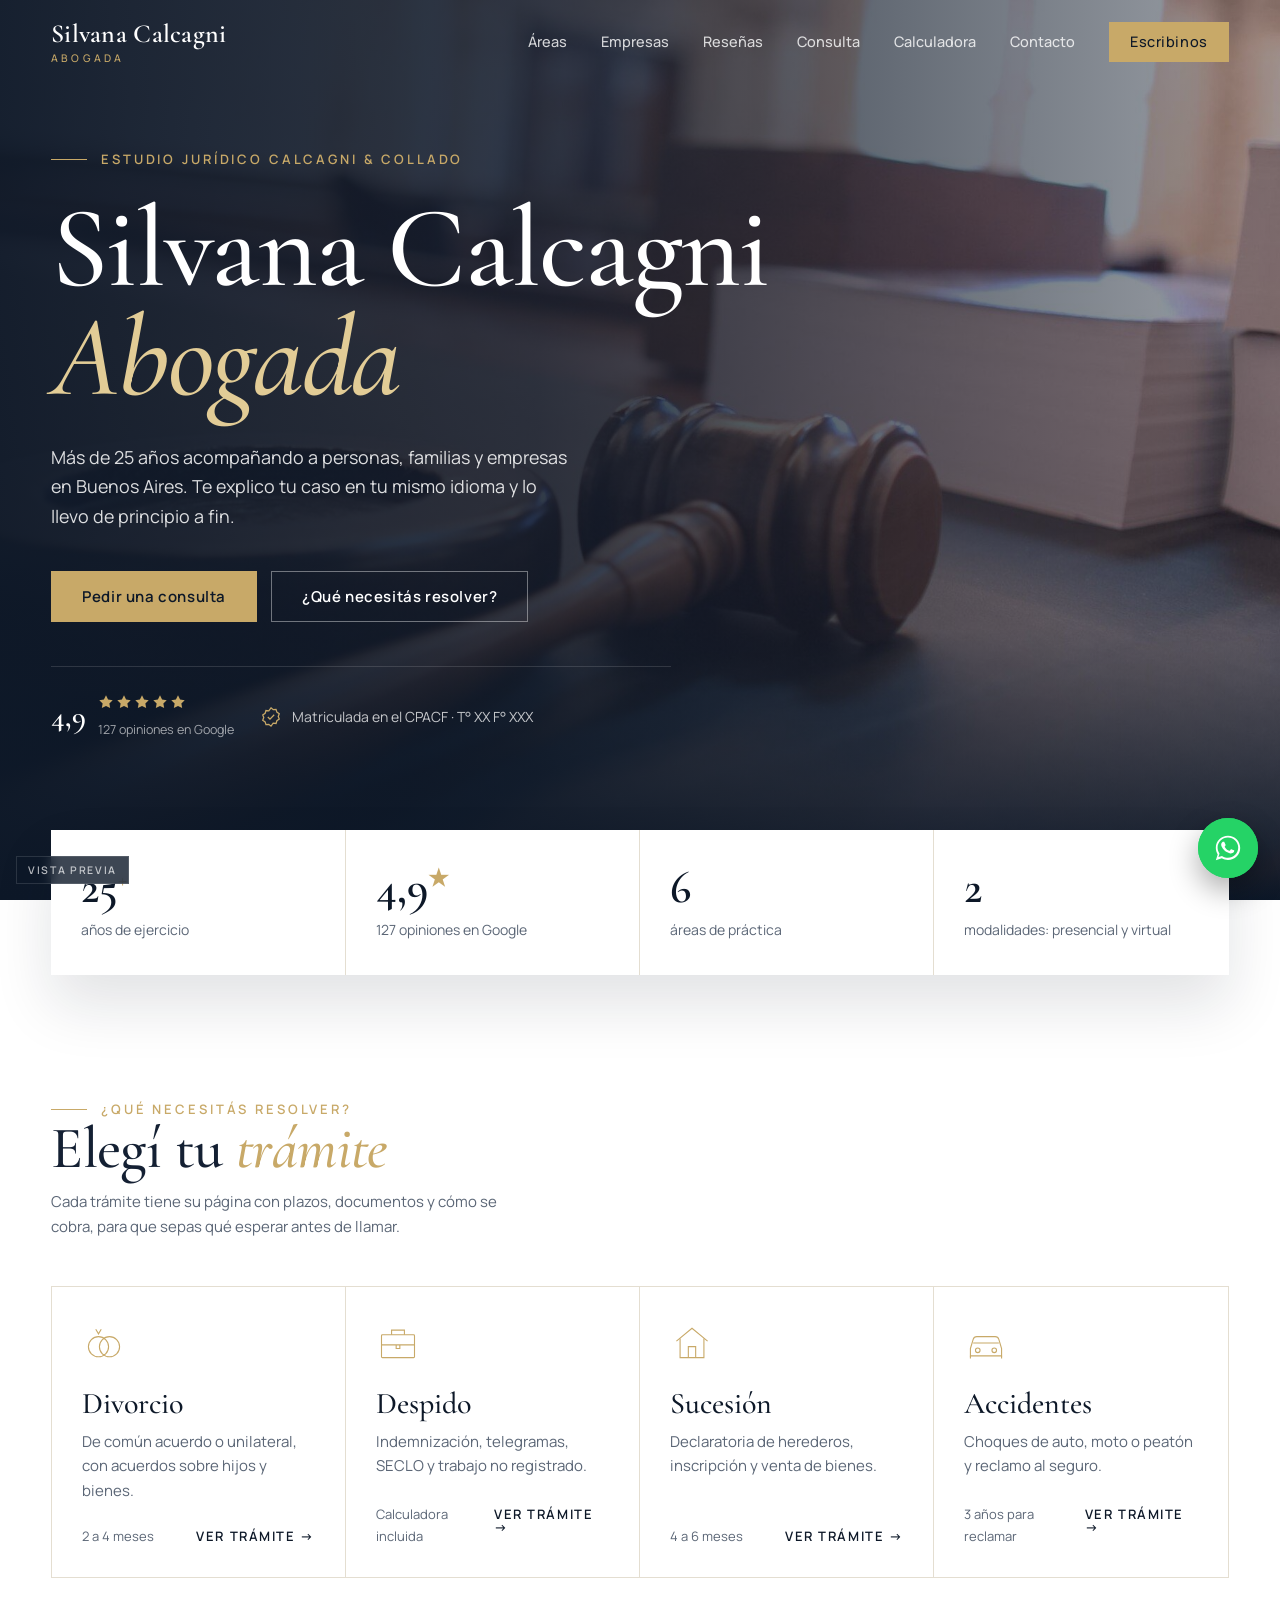
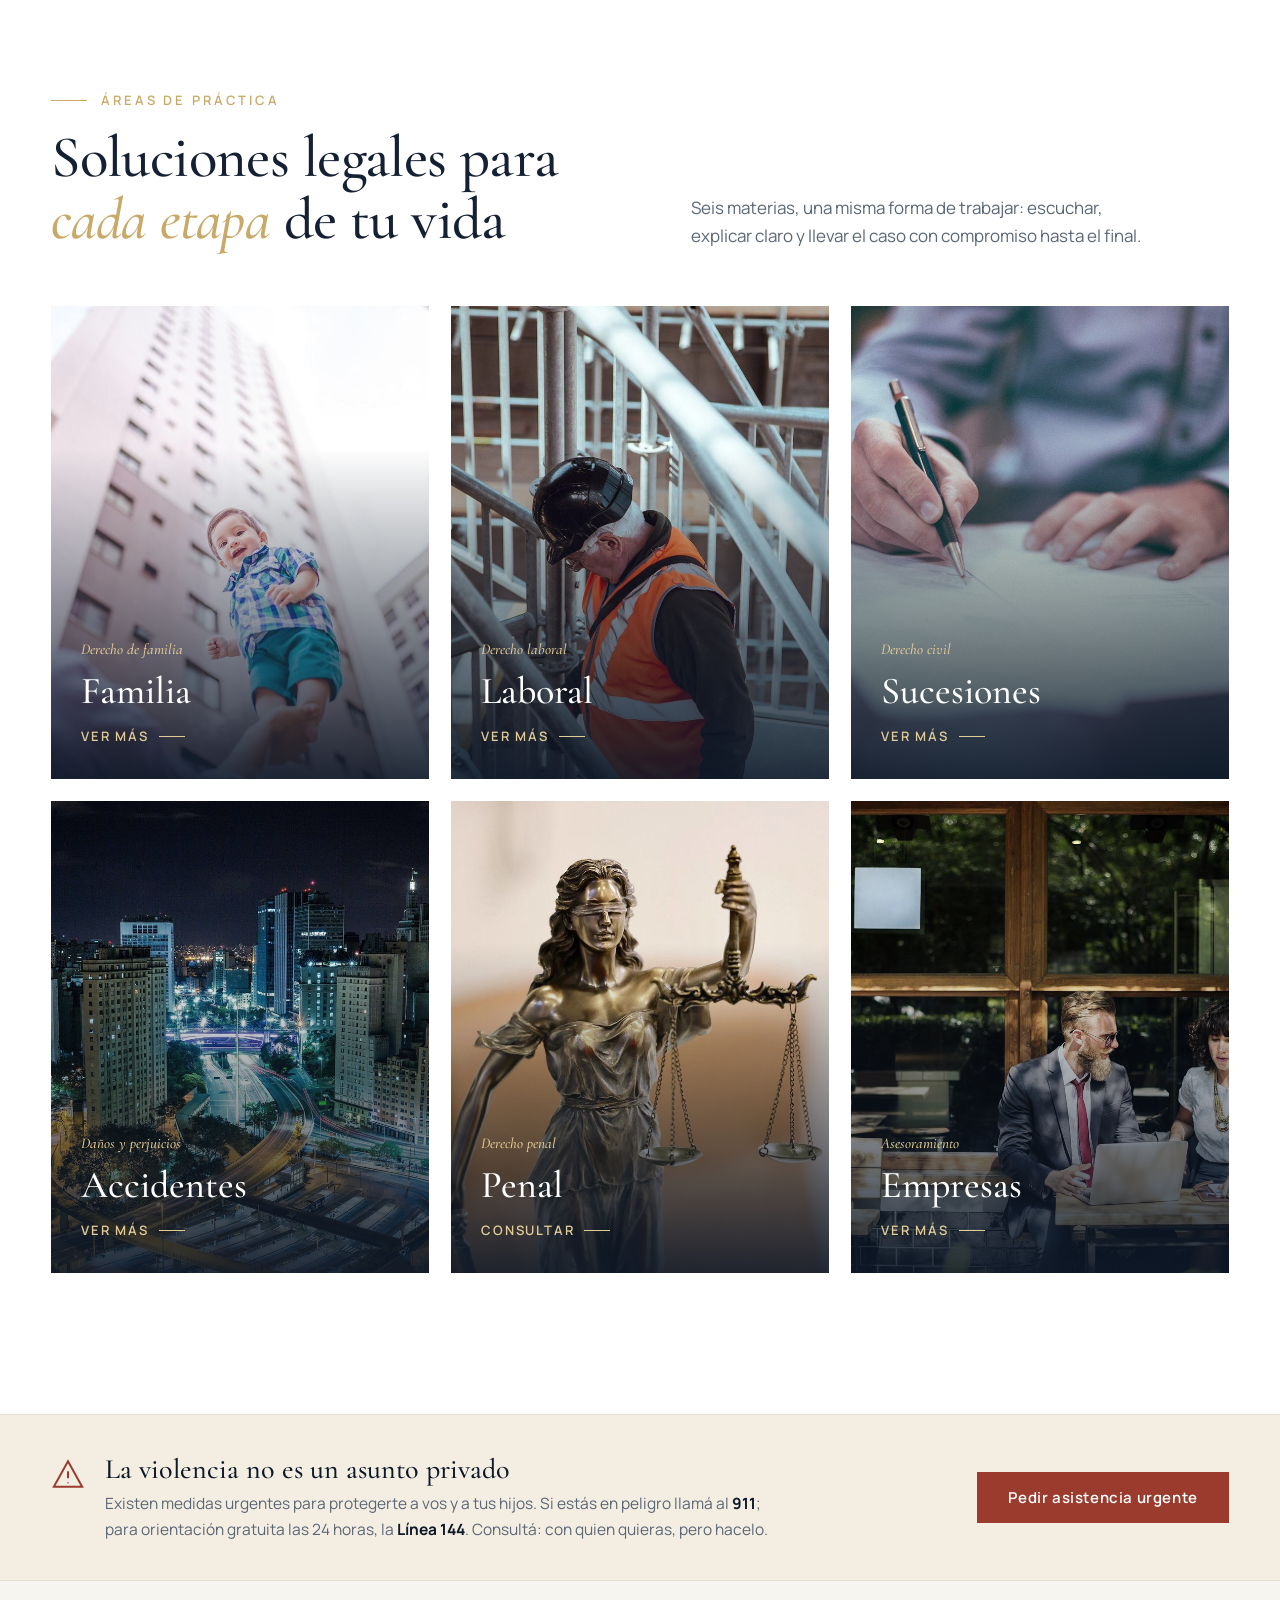
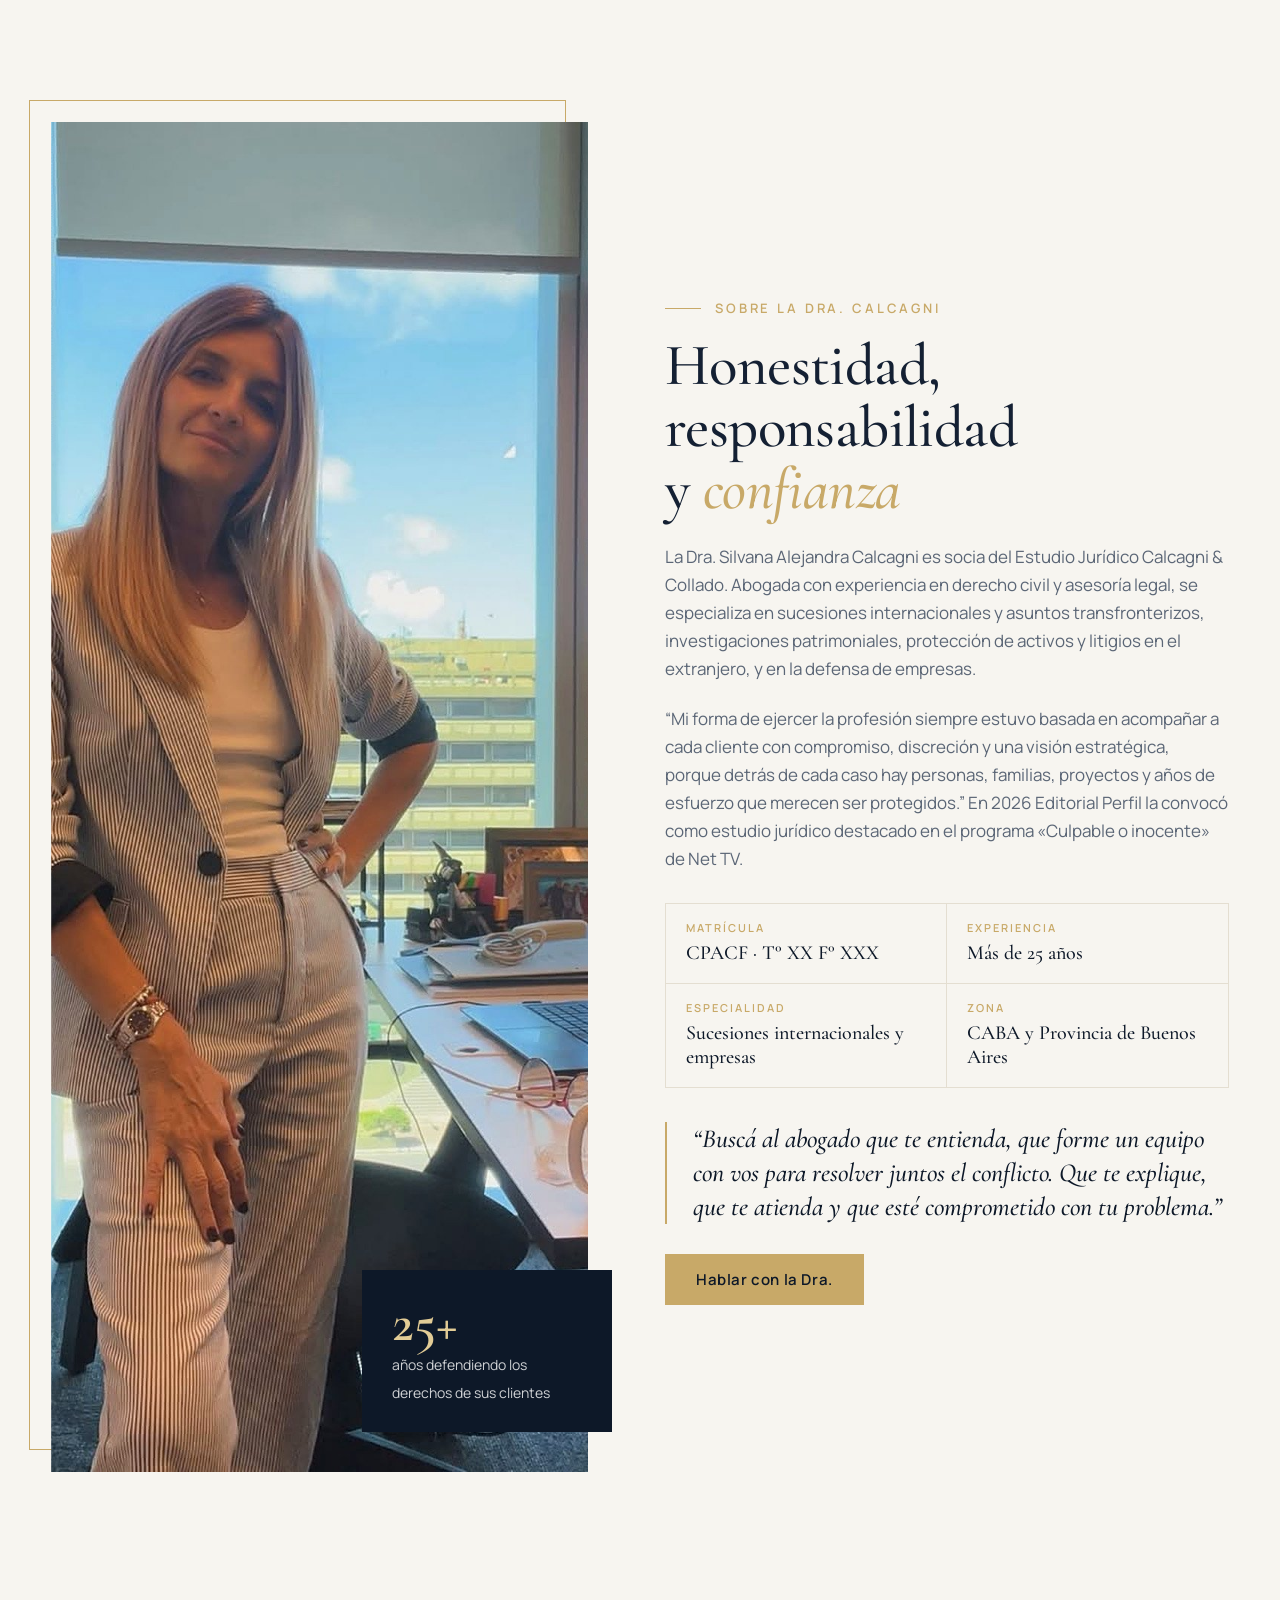
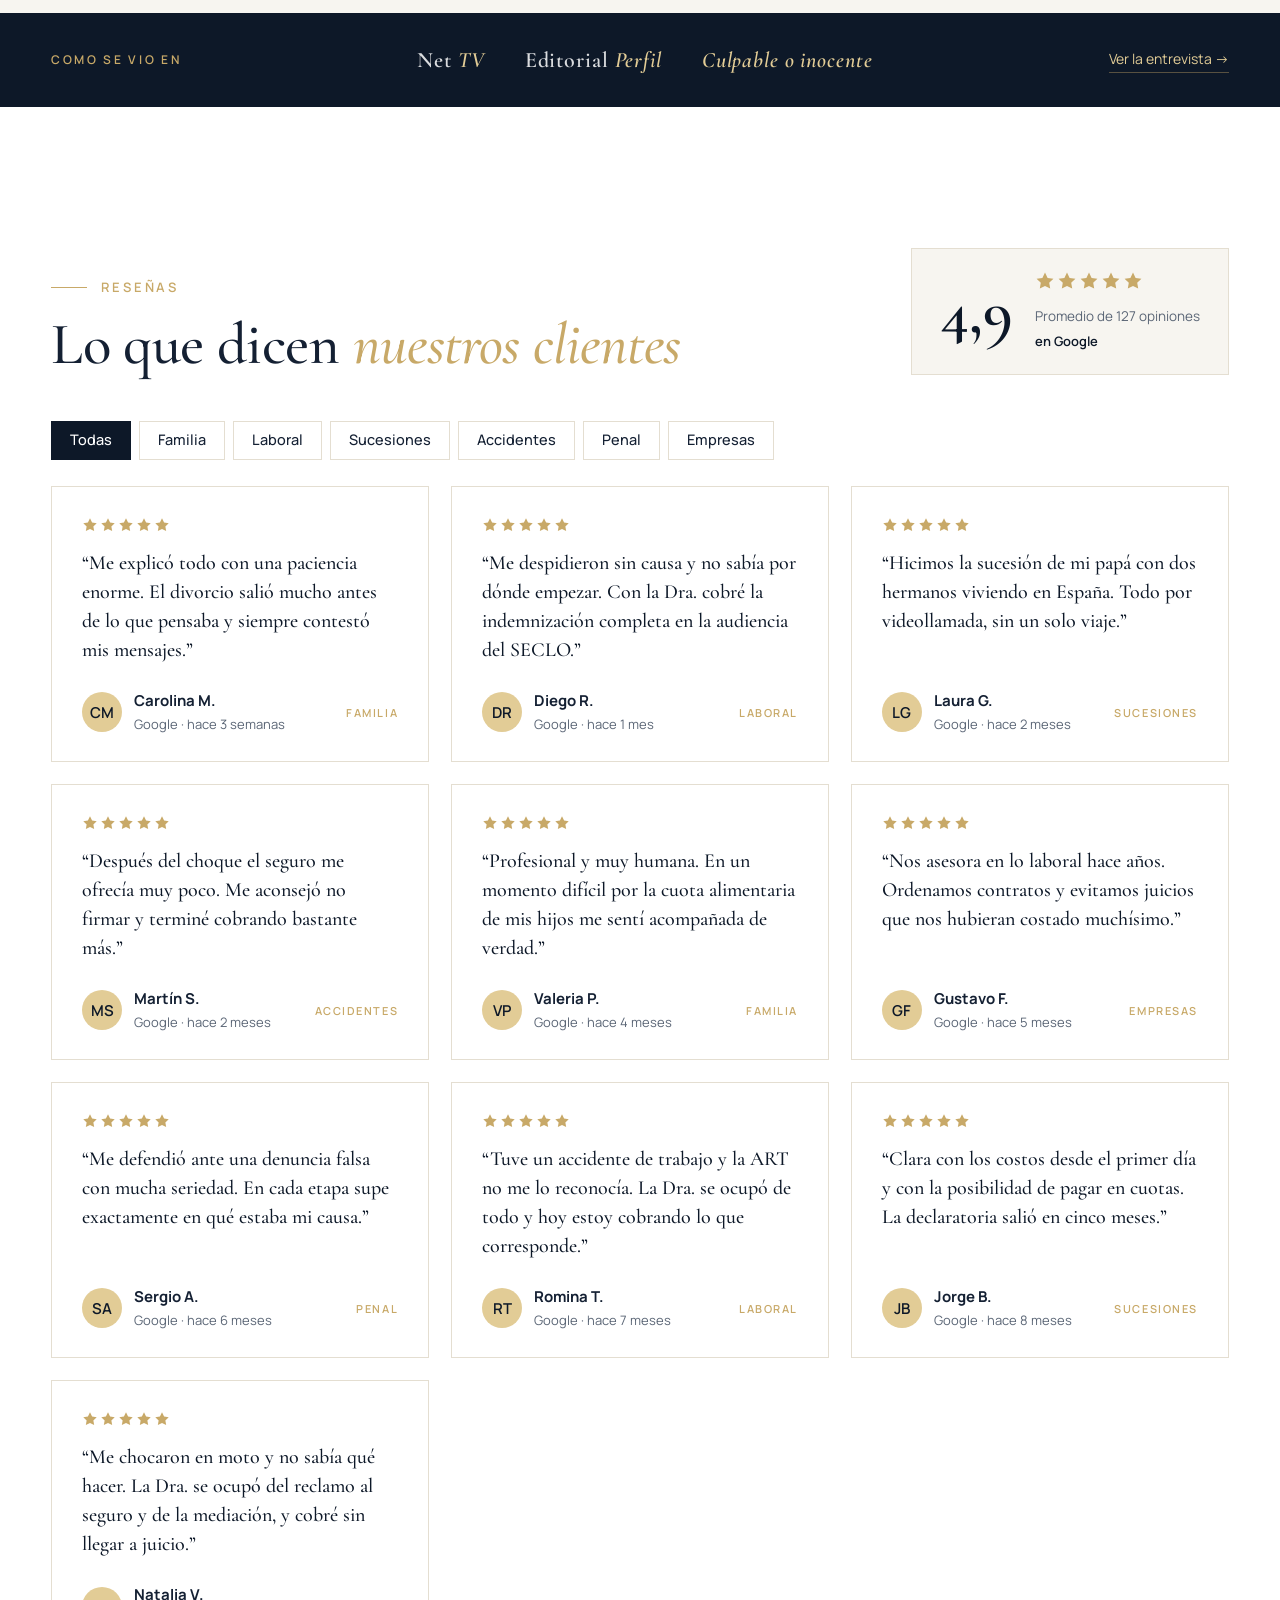
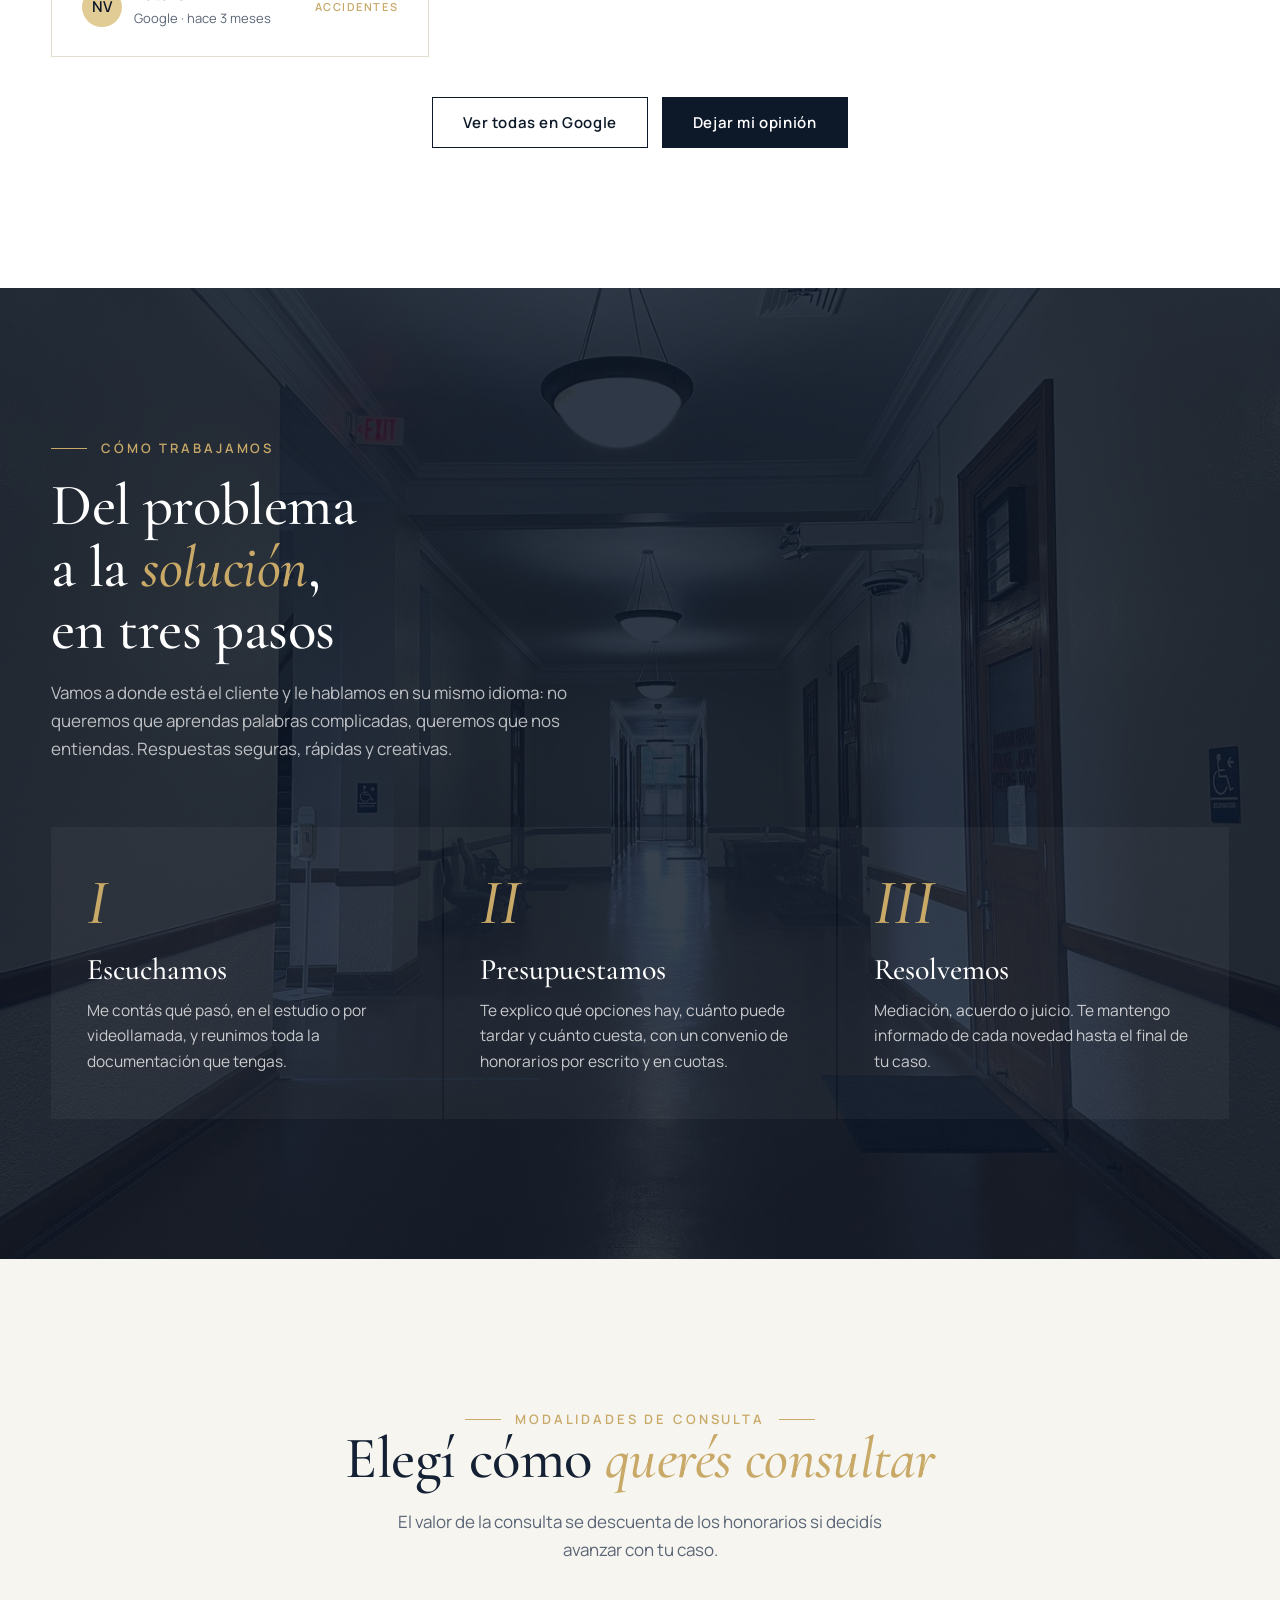
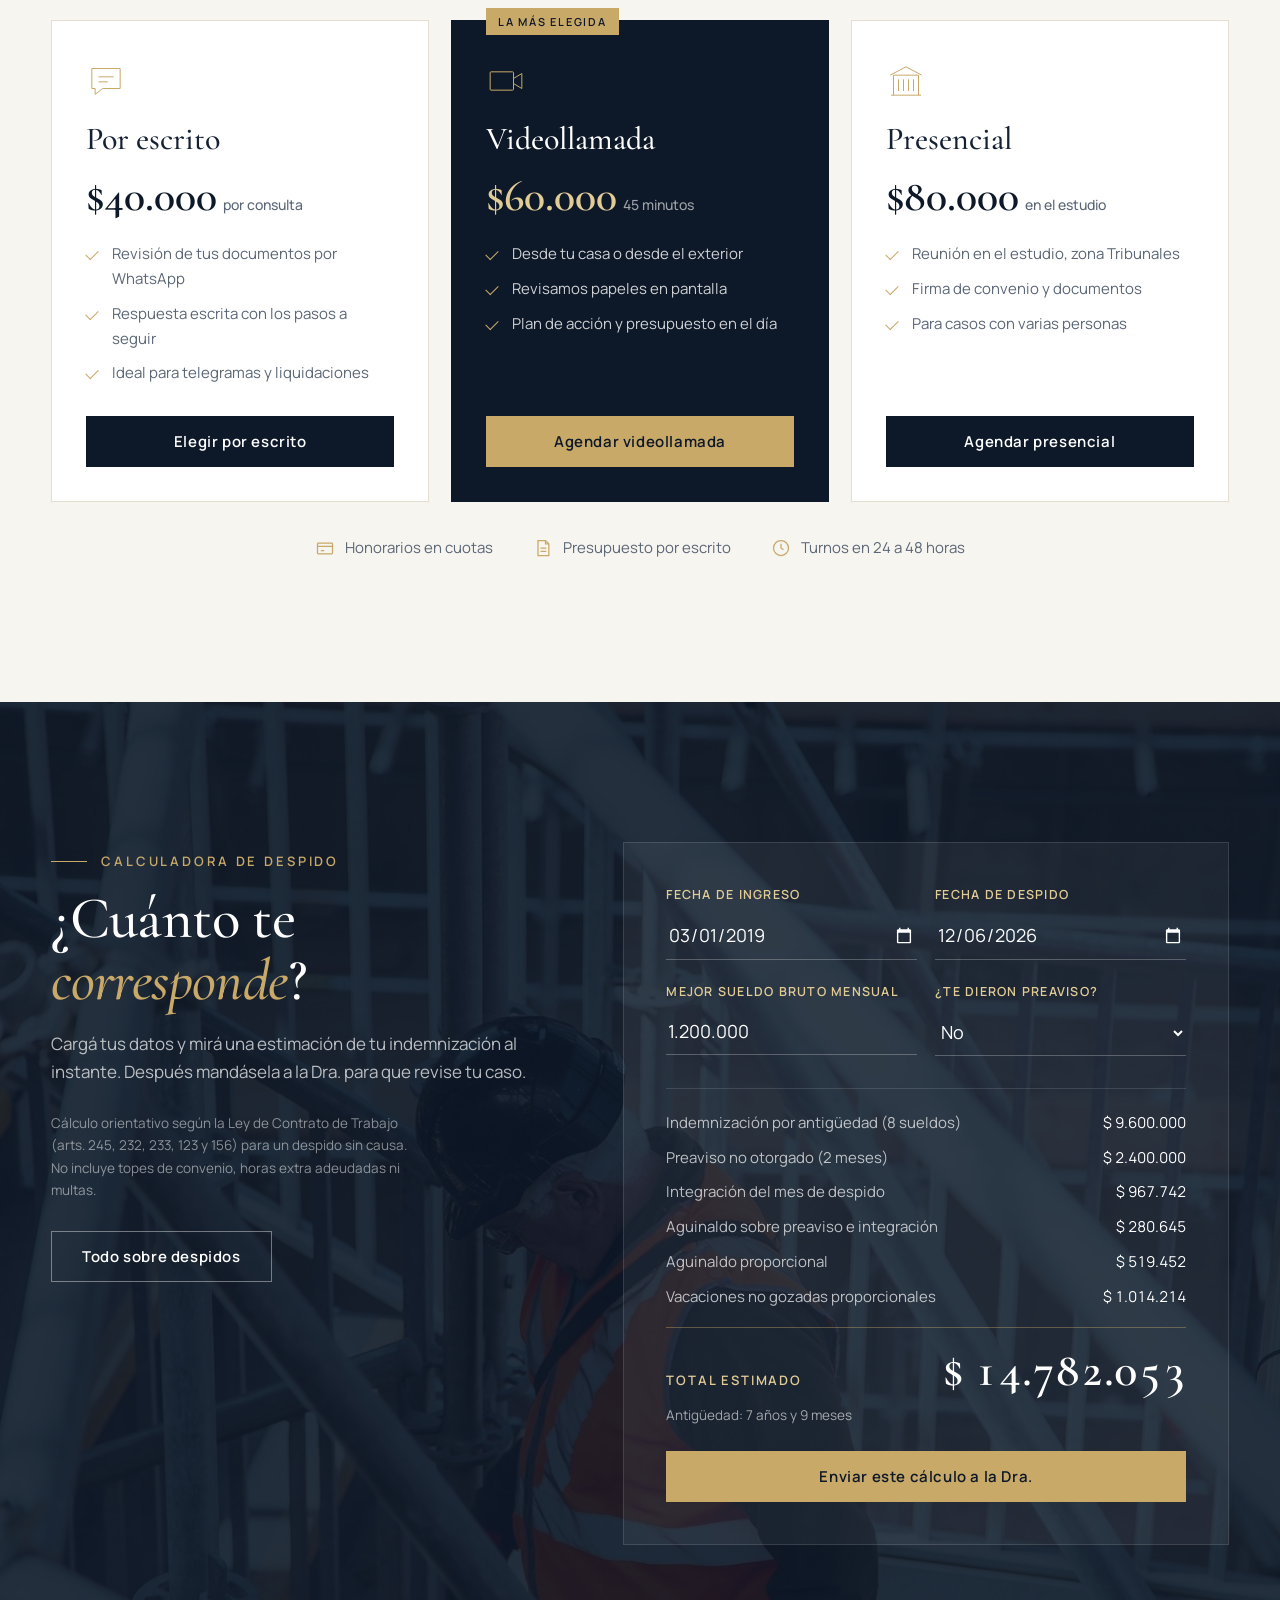
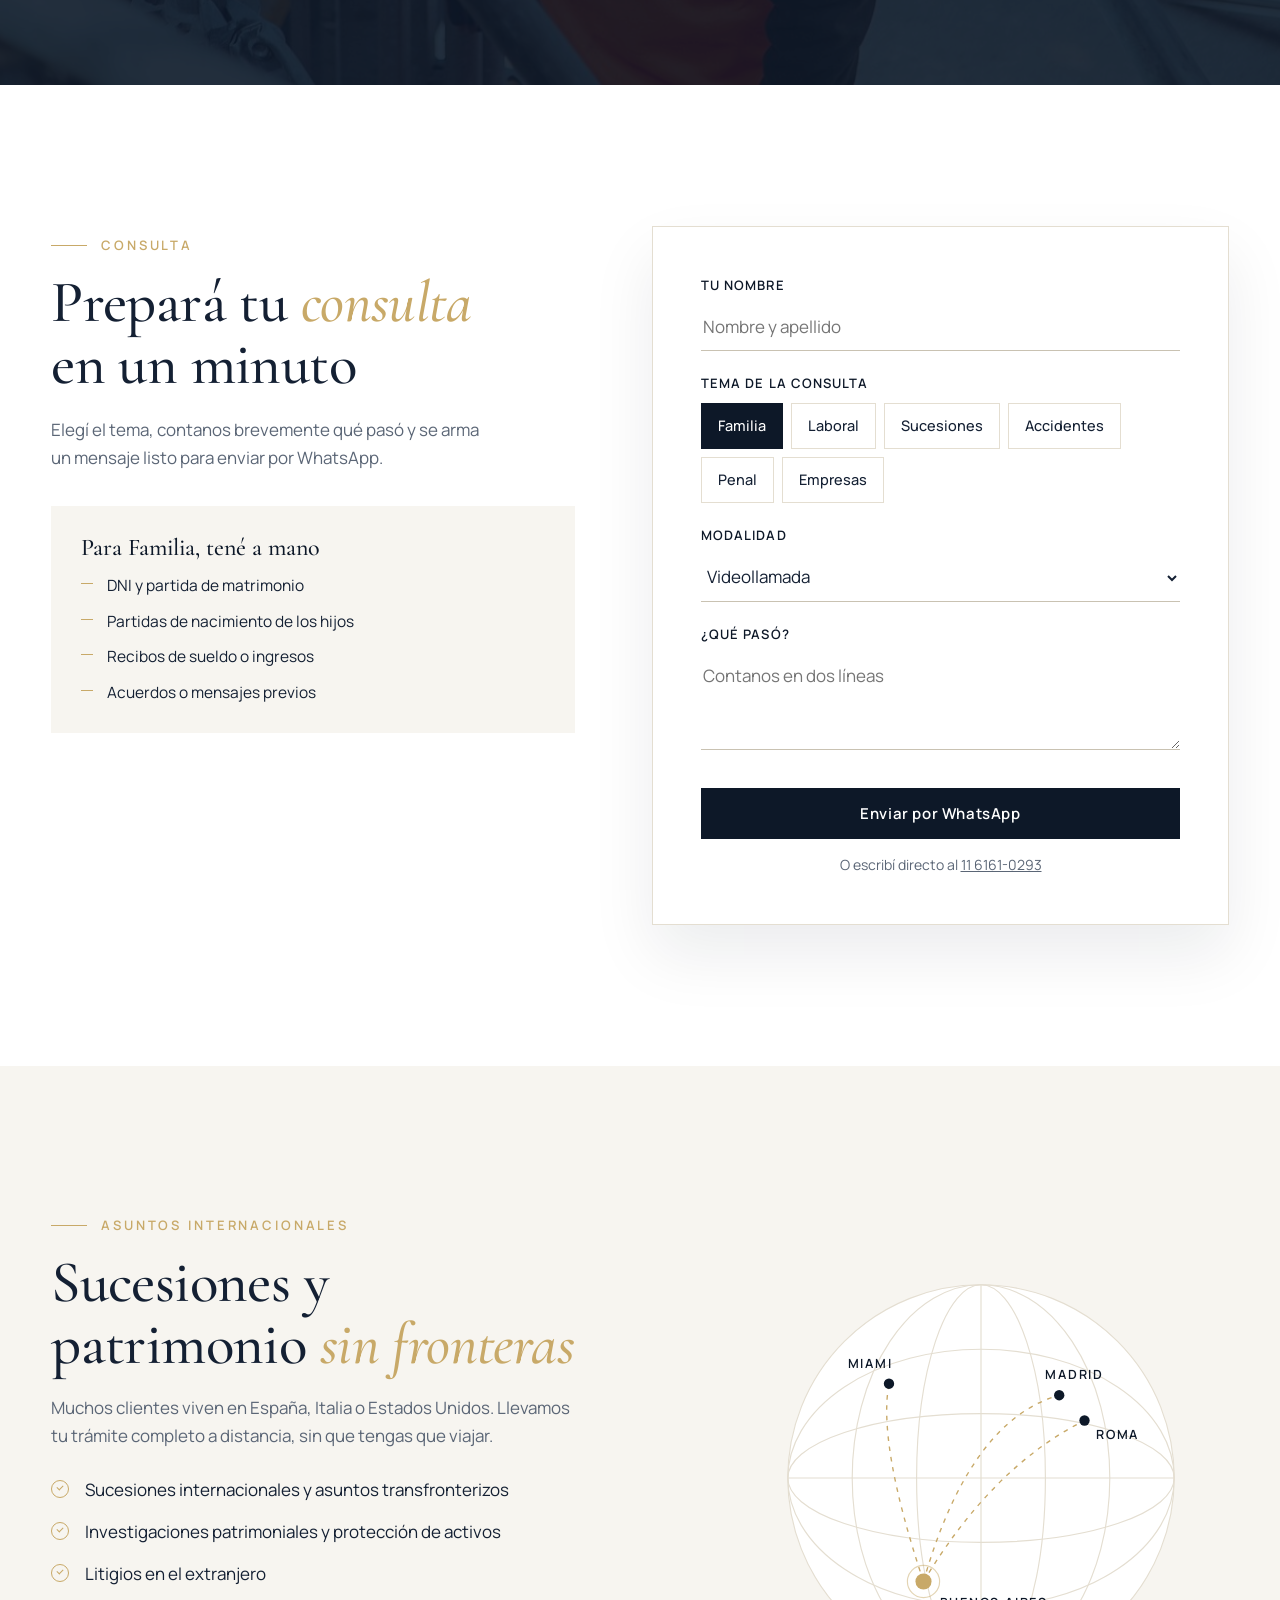
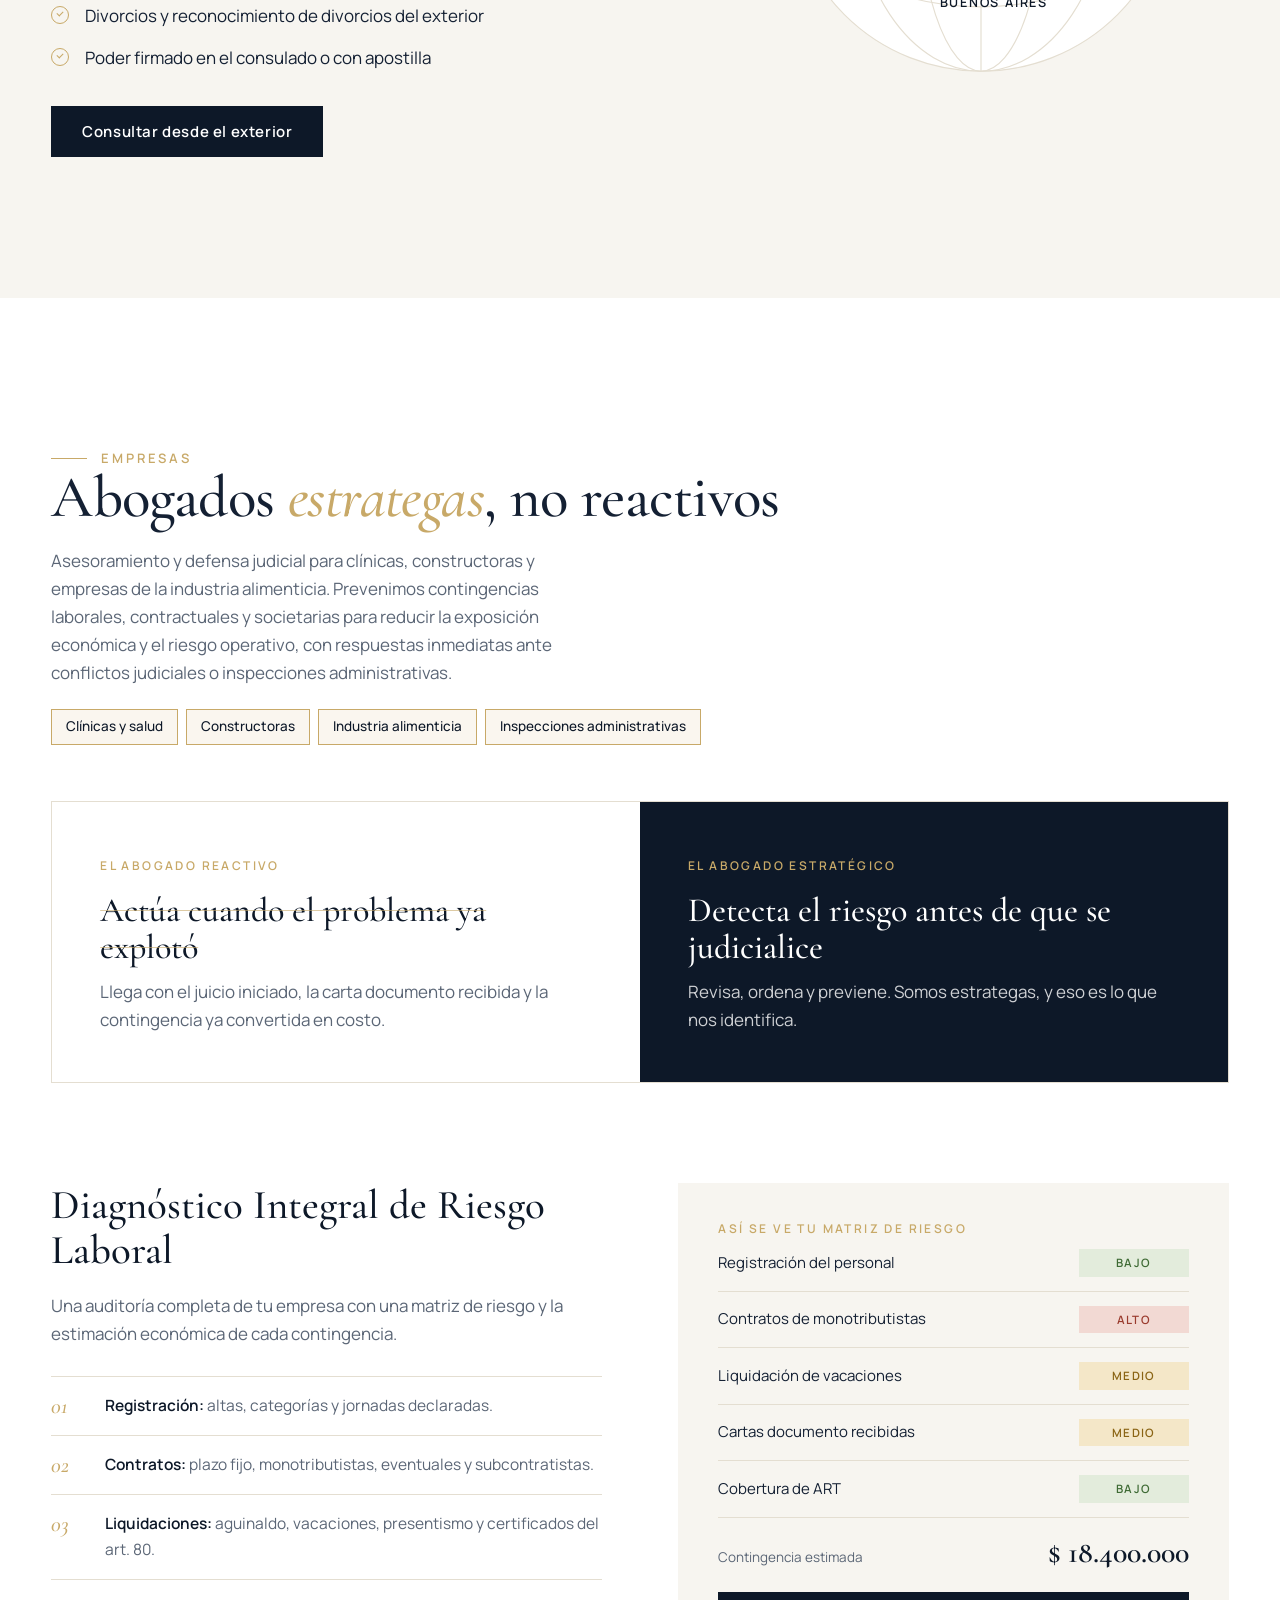
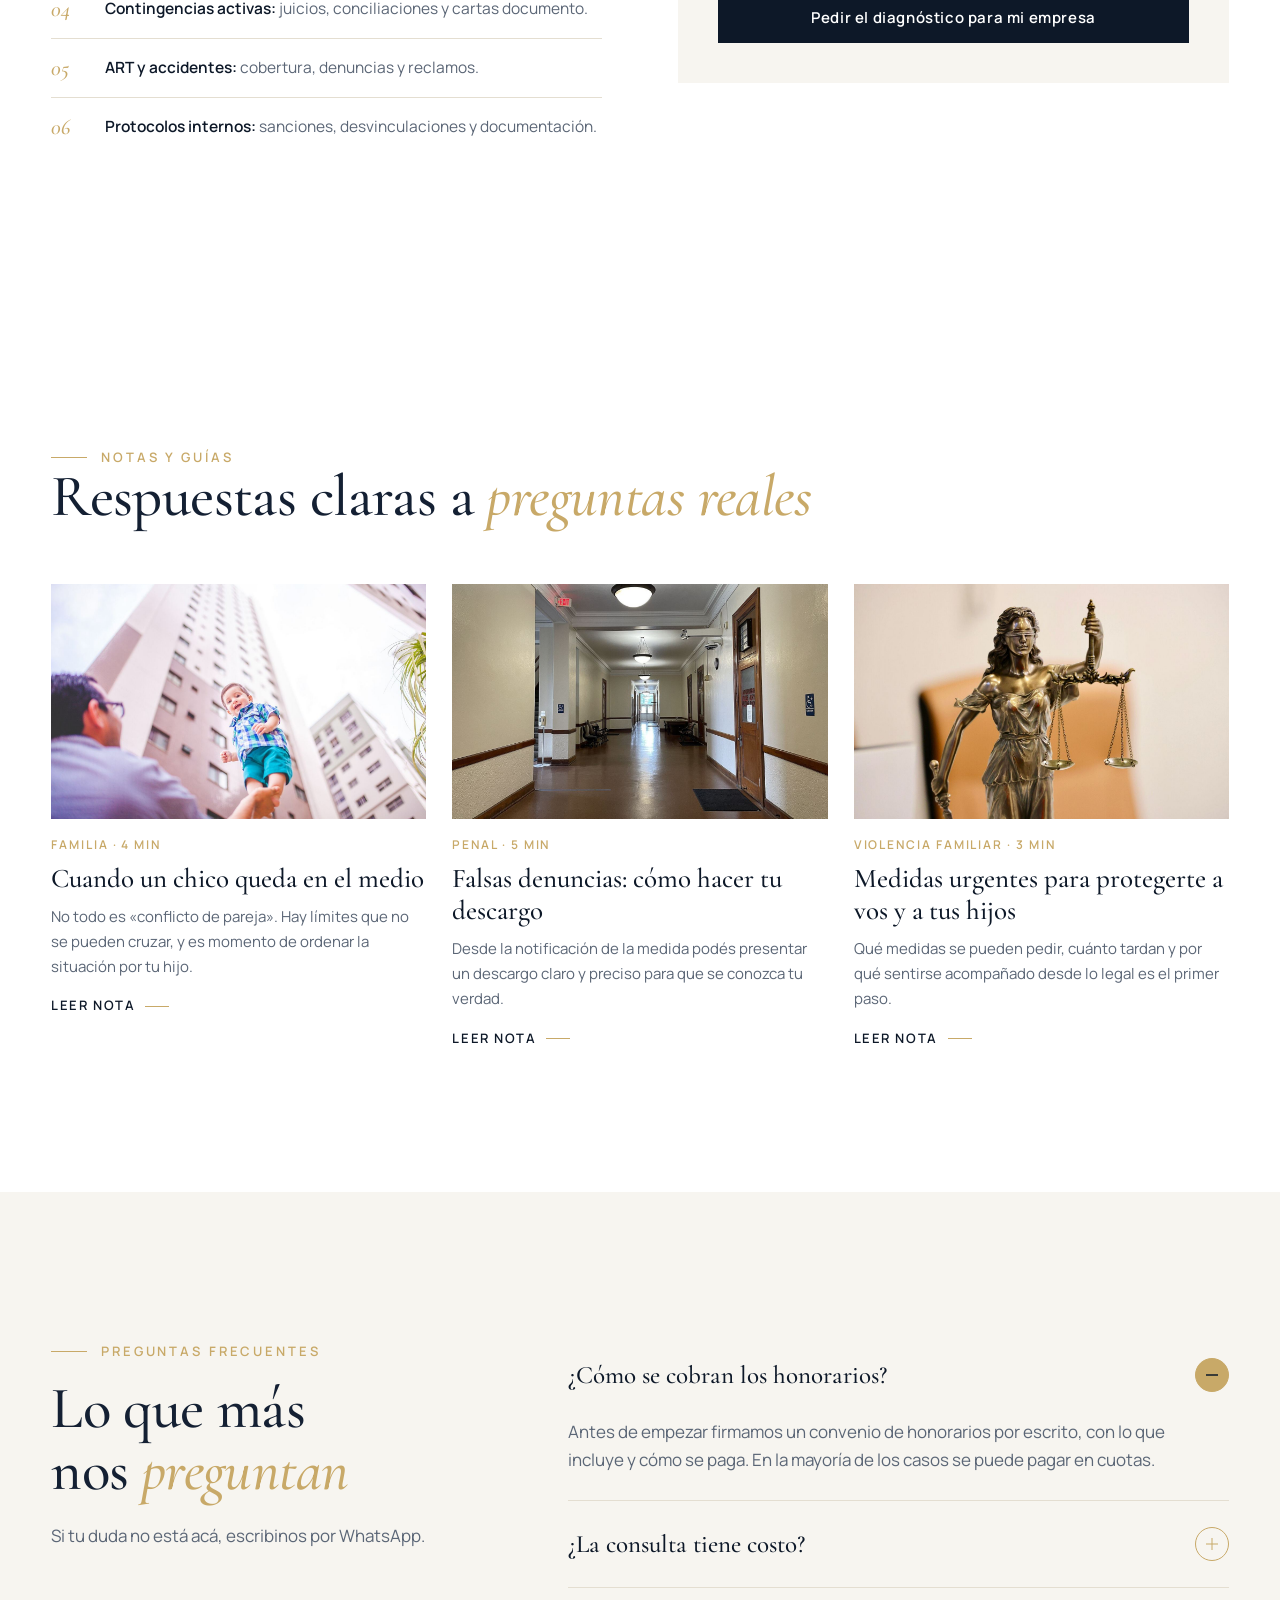
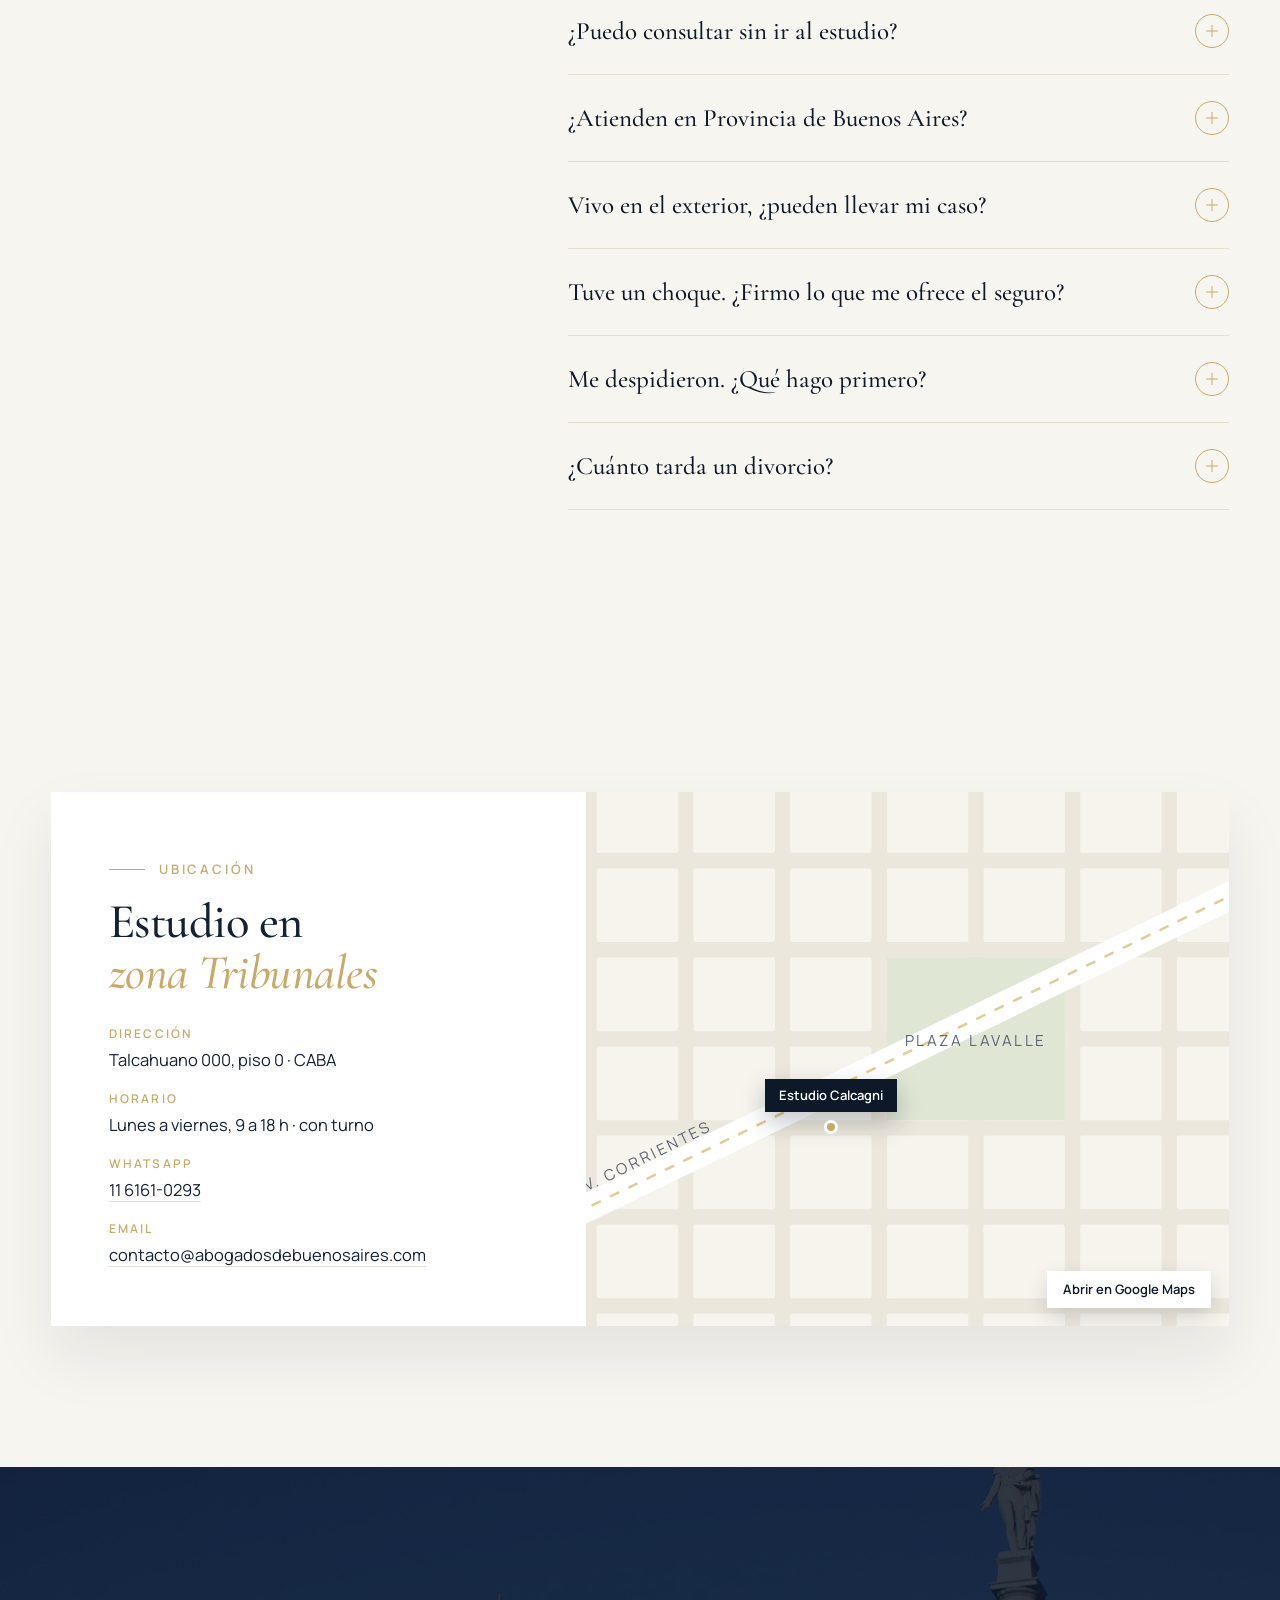
==== vista-previa/index.html @ 81b024c2 "Vuelve «Elegí tu trámite» al diseño anterior; queda solo la foto mejorada Co-Authored-By: Claude Opu" ====
<!doctype html>
<html lang="es">
<head>
<meta charset="utf-8">
<meta name="robots" content="noindex, nofollow">
<meta name="viewport" content="width=device-width, initial-scale=1, viewport-fit=cover">
<title>Dra. Silvana Calcagni · Abogada en Buenos Aires</title>
<meta name="description" content="Dra. Silvana Calcagni, abogada en Buenos Aires con más de 25 años de ejercicio. Divorcios, despidos, sucesiones y accidentes. 4,9 en Google. Consultas por WhatsApp y videollamada.">
<link rel="preconnect" href="https://fonts.googleapis.com">
<link rel="preconnect" href="https://fonts.gstatic.com" crossorigin>
<link href="https://fonts.googleapis.com/css2?family=Cormorant+Garamond:ital,wght@0,500;0,600;1,500&family=Manrope:wght@400;500;600&display=swap" rel="stylesheet">
<link rel="stylesheet" href="estilos.css">
<script>document.documentElement.classList.add('js')</script>
<script type="application/ld+json">{"@context":"https://schema.org","@type":"LegalService","name":"Dra. Silvana Calcagni · Estudio Jurídico Calcagni & Collado","url":"https://abogadosdebuenosaires.com/","telephone":"+54 9 11 6161-0293","areaServed":"Buenos Aires","address":{"@type":"PostalAddress","addressLocality":"Ciudad Autónoma de Buenos Aires","addressCountry":"AR"},"knowsAbout":["Derecho de familia","Derecho laboral","Sucesiones","Accidentes de tránsito","Derecho penal","Asesoramiento a empresas"]}</script>
</head>
<body>
<header class="header" id="top">
  <div class="wrap">
    <a class="logo" href="index.html"><b>Silvana Calcagni</b><span>Abogada</span></a>
    <nav class="nav" aria-label="Principal">
      <a href="#areas">Áreas</a><a href="#empresas">Empresas</a><a href="#resenas">Reseñas</a><a href="#modalidades">Consulta</a><a href="#calculadora">Calculadora</a><a href="#ubicacion">Contacto</a>
      <a class="btn" data-wa="Hola Dra. Calcagni, quiero hacer una consulta." href="https://wa.me/5491161610293">Escribinos</a>
      <button class="burger" aria-label="Abrir menú" aria-expanded="false" aria-controls="mnav"><i></i></button>
    </nav>
  </div>
</header>
<nav class="mnav" id="mnav" aria-label="Menú">
  <small>Trámites</small><a href="divorcio.html">Divorcio</a><a href="despido.html">Despido</a><a href="sucesion.html">Sucesión</a><a href="accidentes.html">Accidentes</a>
  <small>El estudio</small><a href="#empresas">Empresas</a><a href="#resenas">Reseñas</a><a href="#modalidades">Consulta</a><a href="#calculadora">Calculadora</a><a href="#ubicacion">Contacto</a>
  <a class="btn" data-wa="Hola Dra. Calcagni, quiero hacer una consulta." href="https://wa.me/5491161610293">Escribir por WhatsApp</a>
</nav>

<section class="hero" id="inicio">
  <div class="bg"><img src="../imagenes/hero-1.jpg" alt="" width="1920" height="1280"></div>
  <div class="content wrap">
    <span class="kicker">Estudio Jurídico Calcagni &amp; Collado</span>
    <h1>Silvana Calcagni<em>Abogada</em></h1>
    <p class="lead">Más de 25 años acompañando a personas, familias y empresas en Buenos Aires. Te explico tu caso en tu mismo idioma y lo llevo de principio a fin.</p>
    <div>
      <div class="ctas">
        <a class="btn" href="#modalidades">Pedir una consulta</a>
        <a class="btn ghost" href="#areas">¿Qué necesitás resolver?</a>
      </div>
      <div class="proof">
        <a class="g" href="#resenas" style="text-decoration:none"><b>4,9</b><span><span class="stars" aria-label="5 estrellas"><svg viewBox="0 0 20 20" aria-hidden="true"><path d="M10 1.6l2.6 5.3 5.8.8-4.2 4.1 1 5.8L10 14.9l-5.2 2.7 1-5.8L1.6 7.7l5.8-.8z"/></svg><svg viewBox="0 0 20 20" aria-hidden="true"><path d="M10 1.6l2.6 5.3 5.8.8-4.2 4.1 1 5.8L10 14.9l-5.2 2.7 1-5.8L1.6 7.7l5.8-.8z"/></svg><svg viewBox="0 0 20 20" aria-hidden="true"><path d="M10 1.6l2.6 5.3 5.8.8-4.2 4.1 1 5.8L10 14.9l-5.2 2.7 1-5.8L1.6 7.7l5.8-.8z"/></svg><svg viewBox="0 0 20 20" aria-hidden="true"><path d="M10 1.6l2.6 5.3 5.8.8-4.2 4.1 1 5.8L10 14.9l-5.2 2.7 1-5.8L1.6 7.7l5.8-.8z"/></svg><svg viewBox="0 0 20 20" aria-hidden="true"><path d="M10 1.6l2.6 5.3 5.8.8-4.2 4.1 1 5.8L10 14.9l-5.2 2.7 1-5.8L1.6 7.7l5.8-.8z"/></svg></span><small>127 opiniones en Google</small></span></a>
        <span class="mat"><svg viewBox="0 0 24 24"><path d="M12 2l2.4 2 3.1-.3.9 3 2.6 1.8-1.1 2.9 1.1 2.9-2.6 1.8-.9 3-3.1-.3L12 22l-2.4-2-3.1.3-.9-3L3 15.5l1.1-2.9L3 9.7l2.6-1.8.9-3 3.1.3z"/><path d="M8.5 12l2.4 2.4 4.6-4.8"/></svg>Matriculada en el CPACF · T° XX F° XXX</span>
      </div>
    </div>
  </div>
  <span class="scroll" aria-hidden="true"></span>
</section>

<div class="stats wrap" aria-label="El estudio en números">
  <ul data-reveal>
    <li><b data-count="25">25<sup>+</sup></b><span>años de ejercicio</span></li>
    <li><b data-count="4.9" data-dec="1">4,9<sup>★</sup></b><span>127 opiniones en Google</span></li>
    <li><b data-count="6">6</b><span>áreas de práctica</span></li>
    <li><b>2</b><span>modalidades: presencial y virtual</span></li>
  </ul>
</div>

<main>
<section class="route" id="areas">
  <div class="wrap">
    <div data-reveal><span class="kicker">¿Qué necesitás resolver?</span><h2>Elegí tu <em>trámite</em></h2><p class="sub">Cada trámite tiene su página con plazos, documentos y cómo se cobra, para que sepas qué esperar antes de llamar.</p></div>
    <div class="grid"><a href="divorcio.html" data-reveal style="--d:0"><svg class="ico" viewBox="0 0 48 48"><circle cx="18" cy="28" r="11"/><circle cx="30" cy="28" r="11"/><path d="M15 9l3 5 3-5"/></svg><h3>Divorcio</h3><p>De común acuerdo o unilateral, con acuerdos sobre hijos y bienes.</p><span class="t">2 a 4 meses<b>Ver trámite →</b></span></a><a href="despido.html" data-reveal style="--d:1"><svg class="ico" viewBox="0 0 48 48"><rect x="6" y="15" width="36" height="25" rx="1"/><path d="M17 15v-5h14v5M6 26h36M22 26v4h4v-4"/></svg><h3>Despido</h3><p>Indemnización, telegramas, SECLO y trabajo no registrado.</p><span class="t">Calculadora incluida<b>Ver trámite →</b></span></a><a href="sucesion.html" data-reveal style="--d:2"><svg class="ico" viewBox="0 0 48 48"><path d="M7 22L24 8l17 14"/><path d="M11 19v21h26V19"/><path d="M20 40V28h8v12"/></svg><h3>Sucesión</h3><p>Declaratoria de herederos, inscripción y venta de bienes.</p><span class="t">4 a 6 meses<b>Ver trámite →</b></span></a><a href="accidentes.html" data-reveal style="--d:3"><svg class="ico" viewBox="0 0 48 48"><path d="M7 30l3-10c.6-2 2-3 4-3h20c2 0 3.4 1 4 3l3 10v8H7z"/><circle cx="15" cy="32" r="2.5"/><circle cx="33" cy="32" r="2.5"/><path d="M7 38v3M41 38v3M10 24h28"/></svg><h3>Accidentes</h3><p>Choques de auto, moto o peatón y reclamo al seguro.</p><span class="t">3 años para reclamar<b>Ver trámite →</b></span></a></div>
  </div>
</section>

<section class="areas section" style="padding-top:clamp(72px,8vw,110px)">
  <div class="wrap">
    <div class="head">
      <div data-reveal><span class="kicker">Áreas de práctica</span><h2>Soluciones legales para <em>cada etapa</em> de tu vida</h2></div>
      <p data-reveal style="--d:1">Seis materias, una misma forma de trabajar: escuchar, explicar claro y llevar el caso con compromiso hasta el final.</p>
    </div>
    <div class="cards">
      <a class="card" href="divorcio.html" data-reveal><img src="../imagenes/familia-1.jpg" alt="Padre alzando a su hijo" loading="lazy" width="1920" height="1280"><div class="txt"><span class="n">Derecho de familia</span><h3>Familia</h3><p>Divorcios, cuota alimentaria, cuidado personal, régimen de comunicación y divorcios del exterior.</p><span class="more">Ver más</span></div></a>
      <a class="card" href="despido.html" data-reveal style="--d:1"><img src="../imagenes/laboral-1.jpg" alt="Obrero con casco en una obra" loading="lazy" width="1920" height="1280"><div class="txt"><span class="n">Derecho laboral</span><h3>Laboral</h3><p>Despidos, trabajo no registrado, negativa de tareas, accidentes de trabajo y reclamos a la ART.</p><span class="more">Ver más</span></div></a>
      <a class="card" href="sucesion.html" data-reveal style="--d:2"><img src="../imagenes/sucesiones-1.jpg" alt="Mano firmando un documento" loading="lazy" width="1920" height="1281"><div class="txt"><span class="n">Derecho civil</span><h3>Sucesiones</h3><p>Sucesiones con o sin testamento, declaratoria de herederos e inscripción de bienes, con pago en cuotas.</p><span class="more">Ver más</span></div></a>
      <a class="card" href="accidentes.html" data-reveal><img src="../imagenes/accidentes-2.jpg" alt="Tránsito de una ciudad de noche" loading="lazy" width="1920" height="1280"><div class="txt"><span class="n">Daños y perjuicios</span><h3>Accidentes</h3><p>Choques de auto, moto o peatón y mediaciones con aseguradoras para cobrar sin llegar a juicio.</p><span class="more">Ver más</span></div></a>
      <a class="card" href="#consulta" data-topic="penal" data-reveal style="--d:1"><img src="../imagenes/hero-2.jpg" alt="Estatua de la Justicia con su balanza" loading="lazy" width="1920" height="1281"><div class="txt"><span class="n">Derecho penal</span><h3>Penal</h3><p>Defensa ante falsas denuncias y acompañamiento en violencia familiar. Justicia no es creer sin prueba: es investigar y probar.</p><span class="more">Consultar</span></div></a>
      <a class="card" href="#empresas" data-reveal style="--d:2"><img src="../imagenes/empresas-2.jpg" alt="Dos personas trabajando con una laptop" loading="lazy" width="1920" height="1288"><div class="txt"><span class="n">Asesoramiento</span><h3>Empresas</h3><p>Diagnóstico Integral de Riesgo Laboral, contratos, negociaciones, conflictos societarios y protección del patrimonio.</p><span class="more">Ver más</span></div></a>
    </div>
  </div>
</section>

<section class="urgent" aria-label="Asistencia urgente">
  <div class="wrap">
    <div class="l"><svg viewBox="0 0 24 24"><path d="M12 3l10 18H2z"/><path d="M12 10v5M12 18v.5"/></svg><div><h3>La violencia no es un asunto privado</h3><p>Existen medidas urgentes para protegerte a vos y a tus hijos. Si estás en peligro llamá al <b>911</b>; para orientación gratuita las 24 horas, la <b>Línea 144</b>. Consultá: con quien quieras, pero hacelo.</p></div></div>
    <a class="btn" data-wa="Hola Dra. Calcagni, necesito asistencia urgente por una situación de violencia." href="https://wa.me/5491161610293">Pedir asistencia urgente</a>
  </div>
</section>

<section class="about section" id="estudio">
  <div class="wrap grid">
    <div class="pic" data-reveal>
      <img src="../imagenes/silvana.jpg" alt="La Dra. Silvana Calcagni en su estudio" loading="lazy" width="1080" height="1350" style="object-position:center 20%">
      <div class="badge"><b>25+</b><span>años defendiendo los derechos de sus clientes</span></div>
    </div>
    <div class="txt">
      <div data-reveal><span class="kicker">Sobre la Dra. Calcagni</span><h2>Honestidad, responsabilidad y <em>confianza</em></h2></div>
      <p data-reveal style="--d:1">La Dra. Silvana Alejandra Calcagni es socia del Estudio Jurídico Calcagni &amp; Collado. Abogada con experiencia en derecho civil y asesoría legal, se especializa en sucesiones internacionales y asuntos transfronterizos, investigaciones patrimoniales, protección de activos y litigios en el extranjero, y en la defensa de empresas.</p>
      <p data-reveal style="--d:2">“Mi forma de ejercer la profesión siempre estuvo basada en acompañar a cada cliente con compromiso, discreción y una visión estratégica, porque detrás de cada caso hay personas, familias, proyectos y años de esfuerzo que merecen ser protegidos.” En 2026 Editorial Perfil la convocó como estudio jurídico destacado en el programa «Culpable o inocente» de Net TV.</p>
      <div class="creds" data-reveal style="--d:2">
        <div><small>Matrícula</small><span>CPACF · T° XX F° XXX</span></div>
        <div><small>Experiencia</small><span>Más de 25 años</span></div>
        <div><small>Especialidad</small><span>Sucesiones internacionales y empresas</span></div>
        <div><small>Zona</small><span>CABA y Provincia de Buenos Aires</span></div>
      </div>
      <blockquote data-reveal style="--d:3">“Buscá al abogado que te entienda, que forme un equipo con vos para resolver juntos el conflicto. Que te explique, que te atienda y que esté comprometido con tu problema.”</blockquote>
      <div class="sign" data-reveal style="--d:4">
        <a class="btn" data-wa="Hola Dra. Calcagni, quiero hacer una consulta." href="https://wa.me/5491161610293">Hablar con la Dra.</a>
      </div>
    </div>
  </div>
</section>

<div class="press-strip">
  <div class="wrap">
    <small>Como se vio en</small>
    <div class="logos"><span>Net <i>TV</i></span><span>Editorial <i>Perfil</i></span><span><i>Culpable o inocente</i></span></div>
    <a href="https://www.instagram.com/abogadacalcagni/reel/DWojUQWALA2/" target="_blank" rel="noopener">Ver la entrevista →</a>
  </div>
</div>

<section class="reviews section" id="resenas">
  <div class="wrap">
    <div class="top">
      <div data-reveal><span class="kicker">Reseñas</span><h2>Lo que dicen <em>nuestros clientes</em></h2></div>
      <div class="score" data-reveal style="--d:1"><b>4,9</b><div><span class="stars" aria-label="5 estrellas"><svg viewBox="0 0 20 20" aria-hidden="true"><path d="M10 1.6l2.6 5.3 5.8.8-4.2 4.1 1 5.8L10 14.9l-5.2 2.7 1-5.8L1.6 7.7l5.8-.8z"/></svg><svg viewBox="0 0 20 20" aria-hidden="true"><path d="M10 1.6l2.6 5.3 5.8.8-4.2 4.1 1 5.8L10 14.9l-5.2 2.7 1-5.8L1.6 7.7l5.8-.8z"/></svg><svg viewBox="0 0 20 20" aria-hidden="true"><path d="M10 1.6l2.6 5.3 5.8.8-4.2 4.1 1 5.8L10 14.9l-5.2 2.7 1-5.8L1.6 7.7l5.8-.8z"/></svg><svg viewBox="0 0 20 20" aria-hidden="true"><path d="M10 1.6l2.6 5.3 5.8.8-4.2 4.1 1 5.8L10 14.9l-5.2 2.7 1-5.8L1.6 7.7l5.8-.8z"/></svg><svg viewBox="0 0 20 20" aria-hidden="true"><path d="M10 1.6l2.6 5.3 5.8.8-4.2 4.1 1 5.8L10 14.9l-5.2 2.7 1-5.8L1.6 7.7l5.8-.8z"/></svg></span><small>Promedio de 127 opiniones</small><span class="gl">en Google</span></div></div>
    </div>
    <div class="rfilter" role="group" aria-label="Filtrar reseñas por área" data-reveal><button data-f="todas" aria-pressed="true">Todas</button><button data-f="familia" aria-pressed="false">Familia</button><button data-f="laboral" aria-pressed="false">Laboral</button><button data-f="sucesiones" aria-pressed="false">Sucesiones</button><button data-f="accidentes" aria-pressed="false">Accidentes</button><button data-f="penal" aria-pressed="false">Penal</button><button data-f="empresas" aria-pressed="false">Empresas</button></div>
    <div class="rgrid">
      <article class="review" data-area="familia" data-reveal style="--d:0"><span class="stars" aria-label="5 estrellas"><svg viewBox="0 0 20 20" aria-hidden="true"><path d="M10 1.6l2.6 5.3 5.8.8-4.2 4.1 1 5.8L10 14.9l-5.2 2.7 1-5.8L1.6 7.7l5.8-.8z"/></svg><svg viewBox="0 0 20 20" aria-hidden="true"><path d="M10 1.6l2.6 5.3 5.8.8-4.2 4.1 1 5.8L10 14.9l-5.2 2.7 1-5.8L1.6 7.7l5.8-.8z"/></svg><svg viewBox="0 0 20 20" aria-hidden="true"><path d="M10 1.6l2.6 5.3 5.8.8-4.2 4.1 1 5.8L10 14.9l-5.2 2.7 1-5.8L1.6 7.7l5.8-.8z"/></svg><svg viewBox="0 0 20 20" aria-hidden="true"><path d="M10 1.6l2.6 5.3 5.8.8-4.2 4.1 1 5.8L10 14.9l-5.2 2.7 1-5.8L1.6 7.7l5.8-.8z"/></svg><svg viewBox="0 0 20 20" aria-hidden="true"><path d="M10 1.6l2.6 5.3 5.8.8-4.2 4.1 1 5.8L10 14.9l-5.2 2.7 1-5.8L1.6 7.7l5.8-.8z"/></svg></span><p class="q">“Me explicó todo con una paciencia enorme. El divorcio salió mucho antes de lo que pensaba y siempre contestó mis mensajes.”</p><div class="who"><span class="av">CM</span><div><b>Carolina M.</b><small>Google · hace 3 semanas</small></div><span class="tag">Familia</span></div></article>
      <article class="review" data-area="laboral" data-reveal style="--d:1"><span class="stars" aria-label="5 estrellas"><svg viewBox="0 0 20 20" aria-hidden="true"><path d="M10 1.6l2.6 5.3 5.8.8-4.2 4.1 1 5.8L10 14.9l-5.2 2.7 1-5.8L1.6 7.7l5.8-.8z"/></svg><svg viewBox="0 0 20 20" aria-hidden="true"><path d="M10 1.6l2.6 5.3 5.8.8-4.2 4.1 1 5.8L10 14.9l-5.2 2.7 1-5.8L1.6 7.7l5.8-.8z"/></svg><svg viewBox="0 0 20 20" aria-hidden="true"><path d="M10 1.6l2.6 5.3 5.8.8-4.2 4.1 1 5.8L10 14.9l-5.2 2.7 1-5.8L1.6 7.7l5.8-.8z"/></svg><svg viewBox="0 0 20 20" aria-hidden="true"><path d="M10 1.6l2.6 5.3 5.8.8-4.2 4.1 1 5.8L10 14.9l-5.2 2.7 1-5.8L1.6 7.7l5.8-.8z"/></svg><svg viewBox="0 0 20 20" aria-hidden="true"><path d="M10 1.6l2.6 5.3 5.8.8-4.2 4.1 1 5.8L10 14.9l-5.2 2.7 1-5.8L1.6 7.7l5.8-.8z"/></svg></span><p class="q">“Me despidieron sin causa y no sabía por dónde empezar. Con la Dra. cobré la indemnización completa en la audiencia del SECLO.”</p><div class="who"><span class="av">DR</span><div><b>Diego R.</b><small>Google · hace 1 mes</small></div><span class="tag">Laboral</span></div></article>
      <article class="review" data-area="sucesiones" data-reveal style="--d:2"><span class="stars" aria-label="5 estrellas"><svg viewBox="0 0 20 20" aria-hidden="true"><path d="M10 1.6l2.6 5.3 5.8.8-4.2 4.1 1 5.8L10 14.9l-5.2 2.7 1-5.8L1.6 7.7l5.8-.8z"/></svg><svg viewBox="0 0 20 20" aria-hidden="true"><path d="M10 1.6l2.6 5.3 5.8.8-4.2 4.1 1 5.8L10 14.9l-5.2 2.7 1-5.8L1.6 7.7l5.8-.8z"/></svg><svg viewBox="0 0 20 20" aria-hidden="true"><path d="M10 1.6l2.6 5.3 5.8.8-4.2 4.1 1 5.8L10 14.9l-5.2 2.7 1-5.8L1.6 7.7l5.8-.8z"/></svg><svg viewBox="0 0 20 20" aria-hidden="true"><path d="M10 1.6l2.6 5.3 5.8.8-4.2 4.1 1 5.8L10 14.9l-5.2 2.7 1-5.8L1.6 7.7l5.8-.8z"/></svg><svg viewBox="0 0 20 20" aria-hidden="true"><path d="M10 1.6l2.6 5.3 5.8.8-4.2 4.1 1 5.8L10 14.9l-5.2 2.7 1-5.8L1.6 7.7l5.8-.8z"/></svg></span><p class="q">“Hicimos la sucesión de mi papá con dos hermanos viviendo en España. Todo por videollamada, sin un solo viaje.”</p><div class="who"><span class="av">LG</span><div><b>Laura G.</b><small>Google · hace 2 meses</small></div><span class="tag">Sucesiones</span></div></article>
      <article class="review" data-area="accidentes" data-reveal style="--d:0"><span class="stars" aria-label="5 estrellas"><svg viewBox="0 0 20 20" aria-hidden="true"><path d="M10 1.6l2.6 5.3 5.8.8-4.2 4.1 1 5.8L10 14.9l-5.2 2.7 1-5.8L1.6 7.7l5.8-.8z"/></svg><svg viewBox="0 0 20 20" aria-hidden="true"><path d="M10 1.6l2.6 5.3 5.8.8-4.2 4.1 1 5.8L10 14.9l-5.2 2.7 1-5.8L1.6 7.7l5.8-.8z"/></svg><svg viewBox="0 0 20 20" aria-hidden="true"><path d="M10 1.6l2.6 5.3 5.8.8-4.2 4.1 1 5.8L10 14.9l-5.2 2.7 1-5.8L1.6 7.7l5.8-.8z"/></svg><svg viewBox="0 0 20 20" aria-hidden="true"><path d="M10 1.6l2.6 5.3 5.8.8-4.2 4.1 1 5.8L10 14.9l-5.2 2.7 1-5.8L1.6 7.7l5.8-.8z"/></svg><svg viewBox="0 0 20 20" aria-hidden="true"><path d="M10 1.6l2.6 5.3 5.8.8-4.2 4.1 1 5.8L10 14.9l-5.2 2.7 1-5.8L1.6 7.7l5.8-.8z"/></svg></span><p class="q">“Después del choque el seguro me ofrecía muy poco. Me aconsejó no firmar y terminé cobrando bastante más.”</p><div class="who"><span class="av">MS</span><div><b>Martín S.</b><small>Google · hace 2 meses</small></div><span class="tag">Accidentes</span></div></article>
      <article class="review" data-area="familia" data-reveal style="--d:1"><span class="stars" aria-label="5 estrellas"><svg viewBox="0 0 20 20" aria-hidden="true"><path d="M10 1.6l2.6 5.3 5.8.8-4.2 4.1 1 5.8L10 14.9l-5.2 2.7 1-5.8L1.6 7.7l5.8-.8z"/></svg><svg viewBox="0 0 20 20" aria-hidden="true"><path d="M10 1.6l2.6 5.3 5.8.8-4.2 4.1 1 5.8L10 14.9l-5.2 2.7 1-5.8L1.6 7.7l5.8-.8z"/></svg><svg viewBox="0 0 20 20" aria-hidden="true"><path d="M10 1.6l2.6 5.3 5.8.8-4.2 4.1 1 5.8L10 14.9l-5.2 2.7 1-5.8L1.6 7.7l5.8-.8z"/></svg><svg viewBox="0 0 20 20" aria-hidden="true"><path d="M10 1.6l2.6 5.3 5.8.8-4.2 4.1 1 5.8L10 14.9l-5.2 2.7 1-5.8L1.6 7.7l5.8-.8z"/></svg><svg viewBox="0 0 20 20" aria-hidden="true"><path d="M10 1.6l2.6 5.3 5.8.8-4.2 4.1 1 5.8L10 14.9l-5.2 2.7 1-5.8L1.6 7.7l5.8-.8z"/></svg></span><p class="q">“Profesional y muy humana. En un momento difícil por la cuota alimentaria de mis hijos me sentí acompañada de verdad.”</p><div class="who"><span class="av">VP</span><div><b>Valeria P.</b><small>Google · hace 4 meses</small></div><span class="tag">Familia</span></div></article>
      <article class="review" data-area="empresas" data-reveal style="--d:2"><span class="stars" aria-label="5 estrellas"><svg viewBox="0 0 20 20" aria-hidden="true"><path d="M10 1.6l2.6 5.3 5.8.8-4.2 4.1 1 5.8L10 14.9l-5.2 2.7 1-5.8L1.6 7.7l5.8-.8z"/></svg><svg viewBox="0 0 20 20" aria-hidden="true"><path d="M10 1.6l2.6 5.3 5.8.8-4.2 4.1 1 5.8L10 14.9l-5.2 2.7 1-5.8L1.6 7.7l5.8-.8z"/></svg><svg viewBox="0 0 20 20" aria-hidden="true"><path d="M10 1.6l2.6 5.3 5.8.8-4.2 4.1 1 5.8L10 14.9l-5.2 2.7 1-5.8L1.6 7.7l5.8-.8z"/></svg><svg viewBox="0 0 20 20" aria-hidden="true"><path d="M10 1.6l2.6 5.3 5.8.8-4.2 4.1 1 5.8L10 14.9l-5.2 2.7 1-5.8L1.6 7.7l5.8-.8z"/></svg><svg viewBox="0 0 20 20" aria-hidden="true"><path d="M10 1.6l2.6 5.3 5.8.8-4.2 4.1 1 5.8L10 14.9l-5.2 2.7 1-5.8L1.6 7.7l5.8-.8z"/></svg></span><p class="q">“Nos asesora en lo laboral hace años. Ordenamos contratos y evitamos juicios que nos hubieran costado muchísimo.”</p><div class="who"><span class="av">GF</span><div><b>Gustavo F.</b><small>Google · hace 5 meses</small></div><span class="tag">Empresas</span></div></article>
      <article class="review" data-area="penal" data-reveal style="--d:0"><span class="stars" aria-label="5 estrellas"><svg viewBox="0 0 20 20" aria-hidden="true"><path d="M10 1.6l2.6 5.3 5.8.8-4.2 4.1 1 5.8L10 14.9l-5.2 2.7 1-5.8L1.6 7.7l5.8-.8z"/></svg><svg viewBox="0 0 20 20" aria-hidden="true"><path d="M10 1.6l2.6 5.3 5.8.8-4.2 4.1 1 5.8L10 14.9l-5.2 2.7 1-5.8L1.6 7.7l5.8-.8z"/></svg><svg viewBox="0 0 20 20" aria-hidden="true"><path d="M10 1.6l2.6 5.3 5.8.8-4.2 4.1 1 5.8L10 14.9l-5.2 2.7 1-5.8L1.6 7.7l5.8-.8z"/></svg><svg viewBox="0 0 20 20" aria-hidden="true"><path d="M10 1.6l2.6 5.3 5.8.8-4.2 4.1 1 5.8L10 14.9l-5.2 2.7 1-5.8L1.6 7.7l5.8-.8z"/></svg><svg viewBox="0 0 20 20" aria-hidden="true"><path d="M10 1.6l2.6 5.3 5.8.8-4.2 4.1 1 5.8L10 14.9l-5.2 2.7 1-5.8L1.6 7.7l5.8-.8z"/></svg></span><p class="q">“Me defendió ante una denuncia falsa con mucha seriedad. En cada etapa supe exactamente en qué estaba mi causa.”</p><div class="who"><span class="av">SA</span><div><b>Sergio A.</b><small>Google · hace 6 meses</small></div><span class="tag">Penal</span></div></article>
      <article class="review" data-area="laboral" data-reveal style="--d:1"><span class="stars" aria-label="5 estrellas"><svg viewBox="0 0 20 20" aria-hidden="true"><path d="M10 1.6l2.6 5.3 5.8.8-4.2 4.1 1 5.8L10 14.9l-5.2 2.7 1-5.8L1.6 7.7l5.8-.8z"/></svg><svg viewBox="0 0 20 20" aria-hidden="true"><path d="M10 1.6l2.6 5.3 5.8.8-4.2 4.1 1 5.8L10 14.9l-5.2 2.7 1-5.8L1.6 7.7l5.8-.8z"/></svg><svg viewBox="0 0 20 20" aria-hidden="true"><path d="M10 1.6l2.6 5.3 5.8.8-4.2 4.1 1 5.8L10 14.9l-5.2 2.7 1-5.8L1.6 7.7l5.8-.8z"/></svg><svg viewBox="0 0 20 20" aria-hidden="true"><path d="M10 1.6l2.6 5.3 5.8.8-4.2 4.1 1 5.8L10 14.9l-5.2 2.7 1-5.8L1.6 7.7l5.8-.8z"/></svg><svg viewBox="0 0 20 20" aria-hidden="true"><path d="M10 1.6l2.6 5.3 5.8.8-4.2 4.1 1 5.8L10 14.9l-5.2 2.7 1-5.8L1.6 7.7l5.8-.8z"/></svg></span><p class="q">“Tuve un accidente de trabajo y la ART no me lo reconocía. La Dra. se ocupó de todo y hoy estoy cobrando lo que corresponde.”</p><div class="who"><span class="av">RT</span><div><b>Romina T.</b><small>Google · hace 7 meses</small></div><span class="tag">Laboral</span></div></article>
      <article class="review" data-area="sucesiones" data-reveal style="--d:2"><span class="stars" aria-label="5 estrellas"><svg viewBox="0 0 20 20" aria-hidden="true"><path d="M10 1.6l2.6 5.3 5.8.8-4.2 4.1 1 5.8L10 14.9l-5.2 2.7 1-5.8L1.6 7.7l5.8-.8z"/></svg><svg viewBox="0 0 20 20" aria-hidden="true"><path d="M10 1.6l2.6 5.3 5.8.8-4.2 4.1 1 5.8L10 14.9l-5.2 2.7 1-5.8L1.6 7.7l5.8-.8z"/></svg><svg viewBox="0 0 20 20" aria-hidden="true"><path d="M10 1.6l2.6 5.3 5.8.8-4.2 4.1 1 5.8L10 14.9l-5.2 2.7 1-5.8L1.6 7.7l5.8-.8z"/></svg><svg viewBox="0 0 20 20" aria-hidden="true"><path d="M10 1.6l2.6 5.3 5.8.8-4.2 4.1 1 5.8L10 14.9l-5.2 2.7 1-5.8L1.6 7.7l5.8-.8z"/></svg><svg viewBox="0 0 20 20" aria-hidden="true"><path d="M10 1.6l2.6 5.3 5.8.8-4.2 4.1 1 5.8L10 14.9l-5.2 2.7 1-5.8L1.6 7.7l5.8-.8z"/></svg></span><p class="q">“Clara con los costos desde el primer día y con la posibilidad de pagar en cuotas. La declaratoria salió en cinco meses.”</p><div class="who"><span class="av">JB</span><div><b>Jorge B.</b><small>Google · hace 8 meses</small></div><span class="tag">Sucesiones</span></div></article>
      <article class="review" data-area="accidentes" data-reveal style="--d:0"><span class="stars" aria-label="5 estrellas"><svg viewBox="0 0 20 20" aria-hidden="true"><path d="M10 1.6l2.6 5.3 5.8.8-4.2 4.1 1 5.8L10 14.9l-5.2 2.7 1-5.8L1.6 7.7l5.8-.8z"/></svg><svg viewBox="0 0 20 20" aria-hidden="true"><path d="M10 1.6l2.6 5.3 5.8.8-4.2 4.1 1 5.8L10 14.9l-5.2 2.7 1-5.8L1.6 7.7l5.8-.8z"/></svg><svg viewBox="0 0 20 20" aria-hidden="true"><path d="M10 1.6l2.6 5.3 5.8.8-4.2 4.1 1 5.8L10 14.9l-5.2 2.7 1-5.8L1.6 7.7l5.8-.8z"/></svg><svg viewBox="0 0 20 20" aria-hidden="true"><path d="M10 1.6l2.6 5.3 5.8.8-4.2 4.1 1 5.8L10 14.9l-5.2 2.7 1-5.8L1.6 7.7l5.8-.8z"/></svg><svg viewBox="0 0 20 20" aria-hidden="true"><path d="M10 1.6l2.6 5.3 5.8.8-4.2 4.1 1 5.8L10 14.9l-5.2 2.7 1-5.8L1.6 7.7l5.8-.8z"/></svg></span><p class="q">“Me chocaron en moto y no sabía qué hacer. La Dra. se ocupó del reclamo al seguro y de la mediación, y cobré sin llegar a juicio.”</p><div class="who"><span class="av">NV</span><div><b>Natalia V.</b><small>Google · hace 3 meses</small></div><span class="tag">Accidentes</span></div></article>
    </div>
    <div class="more-r" data-reveal>
      <a class="btn line" href="https://www.google.com/maps/search/Silvana+Calcagni+abogada" target="_blank" rel="noopener">Ver todas en Google</a>
      <a class="btn navy" href="https://www.google.com/maps/search/Silvana+Calcagni+abogada" target="_blank" rel="noopener">Dejar mi opinión</a>
    </div>
  </div>
</section>

<section class="process section">
  <div class="bgimg" aria-hidden="true"><img src="../imagenes/penal-1.jpg" alt="" loading="lazy" width="1920" height="1440"></div>
  <div class="wrap">
    <div data-reveal><span class="kicker">Cómo trabajamos</span><h2>Del problema a la <em>solución</em>, en tres pasos</h2><p class="sub" style="color:#ffffffb3">Vamos a donde está el cliente y le hablamos en su mismo idioma: no queremos que aprendas palabras complicadas, queremos que nos entiendas. Respuestas seguras, rápidas y creativas.</p></div>
    <div class="steps">
      <div class="step" data-reveal><span class="num">I</span><h3>Escuchamos</h3><p>Me contás qué pasó, en el estudio o por videollamada, y reunimos toda la documentación que tengas.</p></div>
      <div class="step" data-reveal style="--d:1"><span class="num">II</span><h3>Presupuestamos</h3><p>Te explico qué opciones hay, cuánto puede tardar y cuánto cuesta, con un convenio de honorarios por escrito y en cuotas.</p></div>
      <div class="step" data-reveal style="--d:2"><span class="num">III</span><h3>Resolvemos</h3><p>Mediación, acuerdo o juicio. Te mantengo informado de cada novedad hasta el final de tu caso.</p></div>
    </div>
  </div>
</section>

<section class="plans section" id="modalidades">
  <div class="wrap">
    <div class="center" data-reveal><span class="kicker">Modalidades de consulta</span><h2>Elegí cómo <em>querés consultar</em></h2><p class="sub">El valor de la consulta se descuenta de los honorarios si decidís avanzar con tu caso.</p></div>
    <div class="pgrid">
      <div class="plan" data-reveal><svg class="ico" viewBox="0 0 48 48"><path d="M7 9h34v24H20l-9 7v-7H7z"/><path d="M15 19h18M15 25h11"/></svg><h3>Por escrito</h3><p class="price">$40.000<small>por consulta</small></p><ul><li>Revisión de tus documentos por WhatsApp</li><li>Respuesta escrita con los pasos a seguir</li><li>Ideal para telegramas y liquidaciones</li></ul><a class="btn" data-wa="Hola Dra. Calcagni, quiero una consulta por escrito." href="https://wa.me/5491161610293">Elegir por escrito</a></div>
      <div class="plan feat" data-reveal style="--d:1"><span class="flag">La más elegida</span><svg class="ico" viewBox="0 0 48 48"><rect x="5" y="13" width="28" height="22" rx="1"/><path d="M33 21l10-6v18l-10-6"/></svg><h3>Videollamada</h3><p class="price">$60.000<small>45 minutos</small></p><ul><li>Desde tu casa o desde el exterior</li><li>Revisamos papeles en pantalla</li><li>Plan de acción y presupuesto en el día</li></ul><a class="btn" data-wa="Hola Dra. Calcagni, quiero agendar una consulta por videollamada." href="https://wa.me/5491161610293">Agendar videollamada</a></div>
      <div class="plan" data-reveal style="--d:2"><svg class="ico" viewBox="0 0 48 48"><path d="M6 41h36M9 41V17h30v24M5 17l19-10 19 10"/><path d="M15 22v14M21 22v14M27 22v14M33 22v14"/></svg><h3>Presencial</h3><p class="price">$80.000<small>en el estudio</small></p><ul><li>Reunión en el estudio, zona Tribunales</li><li>Firma de convenio y documentos</li><li>Para casos con varias personas</li></ul><a class="btn" data-wa="Hola Dra. Calcagni, quiero agendar una consulta presencial." href="https://wa.me/5491161610293">Agendar presencial</a></div>
    </div>
    <div class="pnote" data-reveal><span><svg viewBox="0 0 24 24"><rect x="3" y="6" width="18" height="13" rx="1"/><path d="M3 10h18M7 15h4"/></svg>Honorarios en cuotas</span><span><svg viewBox="0 0 24 24"><path d="M6 3h9l4 4v14H6z"/><path d="M15 3v4h4M9 12h7M9 16h7"/></svg>Presupuesto por escrito</span><span><svg viewBox="0 0 24 24"><circle cx="12" cy="12" r="9"/><path d="M12 7v5l3 2"/></svg>Turnos en 24 a 48 horas</span></div>
  </div>
</section>

<section class="calc section" id="calculadora">
  <div class="bgimg" aria-hidden="true"><img src="../imagenes/laboral-1.jpg" alt="" loading="lazy"></div>
  <div class="wrap grid">
    <div data-reveal>
      <span class="kicker">Calculadora de despido</span>
      <h2>¿Cuánto te <em>corresponde</em>?</h2>
      <p class="sub">Cargá tus datos y mirá una estimación de tu indemnización al instante. Después mandásela a la Dra. para que revise tu caso.</p>
      <p class="note">Cálculo orientativo según la Ley de Contrato de Trabajo (arts. 245, 232, 233, 123 y 156) para un despido sin causa. No incluye topes de convenio, horas extra adeudadas ni multas.</p>
      <a class="btn ghost" href="despido.html" style="margin-top:30px">Todo sobre despidos</a>
    </div>
    <form class="calc-box" id="calc" data-reveal style="--d:1">
        <div class="row">
          <div class="f"><label for="c-ing">Fecha de ingreso</label><input type="date" id="c-ing" value="2019-03-01"></div>
          <div class="f"><label for="c-egr">Fecha de despido</label><input type="date" id="c-egr"></div>
        </div>
        <div class="row">
          <div class="f"><label for="c-sue">Mejor sueldo bruto mensual</label><input id="c-sue" inputmode="numeric" value="1.200.000" autocomplete="off"></div>
          <div class="f"><label for="c-pre">¿Te dieron preaviso?</label><select id="c-pre"><option value="no">No</option><option value="si">Sí</option></select></div>
        </div>
        <div class="calc-out" id="c-out" aria-live="polite">
          <dl id="c-rows"></dl>
          <div class="tot"><span>Total estimado</span><b id="c-tot">$ 0</b></div>
          <p class="meta" id="c-meta"></p>
          <a class="btn" id="c-send" href="https://wa.me/5491161610293" target="_blank" rel="noopener">Enviar este cálculo a la Dra.</a>
        </div>
      </form>
  </div>
</section>

<section class="consulta section" id="consulta">
  <div class="wrap grid">
    <div class="txt">
      <div data-reveal><span class="kicker">Consulta</span><h2>Prepará tu <em>consulta</em> en un minuto</h2></div>
      <p data-reveal style="--d:1">Elegí el tema, contanos brevemente qué pasó y se arma un mensaje listo para enviar por WhatsApp.</p>
      <div class="docs" data-reveal style="--d:2" aria-live="polite"><strong id="docs-t">Para Familia, tené a mano</strong><ul id="docs"></ul></div>
    </div>
    <form class="form" id="cupon" data-reveal style="--d:1">
      <label for="f-nombre">Tu nombre</label>
      <input id="f-nombre" autocomplete="name" placeholder="Nombre y apellido">
      <label id="tema-l">Tema de la consulta</label>
      <div class="chips" role="radiogroup" aria-labelledby="tema-l">
        <label><input type="radio" name="tema" id="t-familia" value="familia" checked><span>Familia</span></label>
        <label><input type="radio" name="tema" id="t-laboral" value="laboral"><span>Laboral</span></label>
        <label><input type="radio" name="tema" id="t-sucesiones" value="sucesiones"><span>Sucesiones</span></label>
        <label><input type="radio" name="tema" id="t-accidentes" value="accidentes"><span>Accidentes</span></label>
        <label><input type="radio" name="tema" id="t-penal" value="penal"><span>Penal</span></label>
        <label><input type="radio" name="tema" id="t-empresas" value="empresas"><span>Empresas</span></label>
      </div>
      <label for="f-modo">Modalidad</label>
      <select id="f-modo"><option>Videollamada</option><option>Presencial</option><option>Por escrito</option></select>
      <label for="f-msg">¿Qué pasó?</label>
      <textarea id="f-msg" placeholder="Contanos en dos líneas"></textarea>
      <a class="btn" id="enviar" href="https://wa.me/5491161610293" target="_blank" rel="noopener">Enviar por WhatsApp</a>
      <p class="alt">O escribí directo al <a href="https://wa.me/5491161610293" target="_blank" rel="noopener">11 6161-0293</a></p>
    </form>
  </div>
</section>

<section class="abroad section" style="background:var(--paper)">
  <div class="wrap grid">
    <div>
      <div data-reveal><span class="kicker">Asuntos internacionales</span><h2>Sucesiones y patrimonio <em>sin fronteras</em></h2></div>
      <p class="sub" data-reveal style="--d:1">Muchos clientes viven en España, Italia o Estados Unidos. Llevamos tu trámite completo a distancia, sin que tengas que viajar.</p>
      <ul class="ck" data-reveal style="--d:2">
        <li>Sucesiones internacionales y asuntos transfronterizos</li><li>Investigaciones patrimoniales y protección de activos</li><li>Litigios en el extranjero</li>
        <li>Divorcios y reconocimiento de divorcios del exterior</li>
        <li>Poder firmado en el consulado o con apostilla</li>
      </ul>
      <a class="btn navy" style="margin-top:34px" data-wa="Hola Dra. Calcagni, vivo en el exterior y quiero hacer una consulta." href="https://wa.me/5491161610293">Consultar desde el exterior</a>
    </div>
    <div class="globe" data-reveal style="--d:1" aria-hidden="true">
      <svg viewBox="0 0 400 400">
        <circle cx="200" cy="200" r="168" fill="#fff" stroke="#e4ded1"/>
        <g fill="none" stroke="#e4ded1"><ellipse cx="200" cy="200" rx="168" ry="56"/><ellipse cx="200" cy="200" rx="168" ry="112"/><ellipse cx="200" cy="200" rx="56" ry="168"/><ellipse cx="200" cy="200" rx="112" ry="168"/><path d="M32 200h336M200 32v336"/></g>
        <path class="arc" d="M150 290 Q 190 150 268 128"/><path class="arc" d="M150 290 Q 210 190 290 150"/><path class="arc" d="M150 290 Q 110 170 120 118"/>
        <circle cx="150" cy="290" r="7" fill="#c8a968"/><circle cx="150" cy="290" r="14" fill="none" stroke="#c8a968" opacity=".5"/>
        <circle cx="268" cy="128" r="4.5" fill="#0d1828"/><circle cx="290" cy="150" r="4.5" fill="#0d1828"/><circle cx="120" cy="118" r="4.5" fill="#0d1828"/>
        <text class="city" x="164" y="312">Buenos Aires</text><text class="city" x="256" y="114">Madrid</text><text class="city" x="300" y="166">Roma</text><text class="city" x="84" y="104">Miami</text>
      </svg>
    </div>
  </div>
</section>

<section class="biz section" id="empresas">
  <div class="wrap">
    <div data-reveal><span class="kicker">Empresas</span><h2>Abogados <em>estrategas</em>, no reactivos</h2><p class="sub">Asesoramiento y defensa judicial para clínicas, constructoras y empresas de la industria alimenticia. Prevenimos contingencias laborales, contractuales y societarias para reducir la exposición económica y el riesgo operativo, con respuestas inmediatas ante conflictos judiciales o inspecciones administrativas.</p><div class="sectors" style="display:flex;flex-wrap:wrap;gap:8px;margin-top:22px"><span class="chip-s">Clínicas y salud</span><span class="chip-s">Constructoras</span><span class="chip-s">Industria alimenticia</span><span class="chip-s">Inspecciones administrativas</span></div></div>
    <div class="vs" data-reveal style="--d:1">
      <div class="r"><small>El abogado reactivo</small><h3>Actúa cuando el problema ya explotó</h3><p>Llega con el juicio iniciado, la carta documento recibida y la contingencia ya convertida en costo.</p></div>
      <div class="e"><small>El abogado estratégico</small><h3>Detecta el riesgo antes de que se judicialice</h3><p>Revisa, ordena y previene. Somos estrategas, y eso es lo que nos identifica.</p></div>
    </div>
    <div class="diag">
      <div data-reveal>
        <h3 class="t">Diagnóstico Integral de Riesgo Laboral</h3>
        <p class="sub">Una auditoría completa de tu empresa con una matriz de riesgo y la estimación económica de cada contingencia.</p>
        <ol>
          <li><span><b>Registración:</b> altas, categorías y jornadas declaradas.</span></li>
          <li><span><b>Contratos:</b> plazo fijo, monotributistas, eventuales y subcontratistas.</span></li>
          <li><span><b>Liquidaciones:</b> aguinaldo, vacaciones, presentismo y certificados del art. 80.</span></li>
          <li><span><b>Contingencias activas:</b> juicios, conciliaciones y cartas documento.</span></li>
          <li><span><b>ART y accidentes:</b> cobertura, denuncias y reclamos.</span></li>
          <li><span><b>Protocolos internos:</b> sanciones, desvinculaciones y documentación.</span></li>
        </ol>
      </div>
      <div class="matrix" data-reveal style="--d:1">
        <h4>Así se ve tu matriz de riesgo</h4>
        <div class="row"><span>Registración del personal</span><span class="lvl b">Bajo</span></div>
        <div class="row"><span>Contratos de monotributistas</span><span class="lvl a">Alto</span></div>
        <div class="row"><span>Liquidación de vacaciones</span><span class="lvl m">Medio</span></div>
        <div class="row"><span>Cartas documento recibidas</span><span class="lvl m">Medio</span></div>
        <div class="row"><span>Cobertura de ART</span><span class="lvl b">Bajo</span></div>
        <div class="sum"><span>Contingencia estimada</span><b>$ 18.400.000</b></div>
        <a class="btn navy" data-wa="Hola Dra. Calcagni, quiero hacer el Diagnóstico Integral de Riesgo Laboral para mi empresa." href="https://wa.me/5491161610293">Pedir el diagnóstico para mi empresa</a>
      </div>
    </div>
  </div>
</section>

<section class="notes section" id="notas">
  <div class="wrap">
    <div data-reveal><span class="kicker">Notas y guías</span><h2>Respuestas claras a <em>preguntas reales</em></h2></div>
    <div class="ngrid">
      <a class="note-c" href="divorcio.html" data-reveal><div class="img"><img src="../imagenes/familia-1.jpg" alt="" loading="lazy"></div><p class="meta">Familia · 4 min</p><h3>Cuando un chico queda en el medio</h3><p>No todo es «conflicto de pareja». Hay límites que no se pueden cruzar, y es momento de ordenar la situación por tu hijo.</p><span class="rd">Leer nota</span></a>
      <a class="note-c" href="#consulta" data-topic="penal" data-reveal style="--d:1"><div class="img"><img src="../imagenes/penal-1.jpg" alt="" loading="lazy"></div><p class="meta">Penal · 5 min</p><h3>Falsas denuncias: cómo hacer tu descargo</h3><p>Desde la notificación de la medida podés presentar un descargo claro y preciso para que se conozca tu verdad.</p><span class="rd">Leer nota</span></a>
      <a class="note-c" href="#consulta" data-topic="familia" data-reveal style="--d:2"><div class="img"><img src="../imagenes/hero-2.jpg" alt="" loading="lazy"></div><p class="meta">Violencia familiar · 3 min</p><h3>Medidas urgentes para protegerte a vos y a tus hijos</h3><p>Qué medidas se pueden pedir, cuánto tardan y por qué sentirse acompañado desde lo legal es el primer paso.</p><span class="rd">Leer nota</span></a>
    </div>
  </div>
</section>

<section class="faq section" id="preguntas">
  <div class="wrap grid">
    <div class="side" data-reveal><span class="kicker">Preguntas frecuentes</span><h2>Lo que más nos <em>preguntan</em></h2><p>Si tu duda no está acá, escribinos por WhatsApp.</p></div>
    <div data-reveal style="--d:1">
      <details name="faq" open><summary>¿Cómo se cobran los honorarios?<i></i></summary><p>Antes de empezar firmamos un convenio de honorarios por escrito, con lo que incluye y cómo se paga. En la mayoría de los casos se puede pagar en cuotas.</p></details>
      <details name="faq"><summary>¿La consulta tiene costo?<i></i></summary><p>Sí, y el valor se descuenta de los honorarios si decidís avanzar con el caso. Podés elegir videollamada, presencial o revisión por escrito.</p></details>
      <details name="faq"><summary>¿Puedo consultar sin ir al estudio?<i></i></summary><p>Sí. La consulta puede ser por videollamada y los papeles se envían en foto o escaneados. Muchos trámites judiciales hoy son digitales.</p></details>
      <details name="faq"><summary>¿Atienden en Provincia de Buenos Aires?<i></i></summary><p>Sí. Trabajamos en CABA y en los departamentos judiciales de la Provincia, y con colegas de confianza en el resto del país.</p></details>
      <details name="faq"><summary>Vivo en el exterior, ¿pueden llevar mi caso?<i></i></summary><p>Sí. Sucesiones, divorcios y reclamos se pueden hacer a distancia con un poder firmado en el consulado o con apostilla.</p></details>
      <details name="faq"><summary>Tuve un choque. ¿Firmo lo que me ofrece el seguro?<i></i></summary><p>No firmes ningún acuerdo sin asesorarte, y andá al médico aunque no veas lesiones. El reclamo por daños prescribe a los tres años.</p></details>
      <details name="faq"><summary>Me despidieron. ¿Qué hago primero?<i></i></summary><p>No firmes nada sin leerlo y guardá telegramas y recibos. Usá la calculadora de esta página y escribinos cuanto antes.</p></details>
      <details name="faq"><summary>¿Cuánto tarda un divorcio?<i></i></summary><p>Si hay acuerdo sobre bienes e hijos, suele resolverse en dos a cuatro meses. Si no, el divorcio sale igual y lo demás se discute aparte.</p></details>
    </div>
  </div>
</section>

<section class="where section" id="ubicacion">
  <div class="wrap">
    <div class="grid" data-reveal>
      <div class="info">
        <span class="kicker">Ubicación</span>
        <h2>Estudio en <em>zona Tribunales</em></h2>
        <dl>
          <div><dt>Dirección</dt><dd>Talcahuano 000, piso 0 · CABA</dd></div>
          <div><dt>Horario</dt><dd>Lunes a viernes, 9 a 18 h · con turno</dd></div>
          <div><dt>WhatsApp</dt><dd><a href="https://wa.me/5491161610293" target="_blank" rel="noopener">11 6161-0293</a></dd></div>
          <div><dt>Email</dt><dd><a href="mailto:contacto@abogadosdebuenosaires.com">contacto@abogadosdebuenosaires.com</a></dd></div>
        </dl>
      </div>
      <div class="map" aria-label="Mapa de la zona Tribunales">
        <svg viewBox="0 0 600 420" preserveAspectRatio="xMidYMid slice" aria-hidden="true">
          <rect width="600" height="420" fill="#ece7dc"/>
          <g fill="#f7f4ee"><rect x="-20" y="-10" width="64" height="58" rx="2"/><rect x="-20" y="60" width="64" height="58" rx="2"/><rect x="-20" y="130" width="64" height="58" rx="2"/><rect x="-20" y="200" width="64" height="58" rx="2"/><rect x="-20" y="270" width="64" height="58" rx="2"/><rect x="-20" y="340" width="64" height="58" rx="2"/><rect x="-20" y="410" width="64" height="58" rx="2"/><rect x="56" y="-10" width="64" height="58" rx="2"/><rect x="56" y="60" width="64" height="58" rx="2"/><rect x="56" y="130" width="64" height="58" rx="2"/><rect x="56" y="200" width="64" height="58" rx="2"/><rect x="56" y="270" width="64" height="58" rx="2"/><rect x="56" y="340" width="64" height="58" rx="2"/><rect x="56" y="410" width="64" height="58" rx="2"/><rect x="132" y="-10" width="64" height="58" rx="2"/><rect x="132" y="60" width="64" height="58" rx="2"/><rect x="132" y="130" width="64" height="58" rx="2"/><rect x="132" y="200" width="64" height="58" rx="2"/><rect x="132" y="270" width="64" height="58" rx="2"/><rect x="132" y="340" width="64" height="58" rx="2"/><rect x="132" y="410" width="64" height="58" rx="2"/><rect x="208" y="-10" width="64" height="58" rx="2"/><rect x="208" y="60" width="64" height="58" rx="2"/><rect x="208" y="130" width="64" height="58" rx="2"/><rect x="208" y="200" width="64" height="58" rx="2"/><rect x="208" y="270" width="64" height="58" rx="2"/><rect x="208" y="340" width="64" height="58" rx="2"/><rect x="208" y="410" width="64" height="58" rx="2"/><rect x="284" y="-10" width="64" height="58" rx="2"/><rect x="284" y="60" width="64" height="58" rx="2"/><rect x="284" y="130" width="64" height="58" rx="2"/><rect x="284" y="200" width="64" height="58" rx="2"/><rect x="284" y="270" width="64" height="58" rx="2"/><rect x="284" y="340" width="64" height="58" rx="2"/><rect x="284" y="410" width="64" height="58" rx="2"/><rect x="360" y="-10" width="64" height="58" rx="2"/><rect x="360" y="60" width="64" height="58" rx="2"/><rect x="360" y="130" width="64" height="58" rx="2"/><rect x="360" y="200" width="64" height="58" rx="2"/><rect x="360" y="270" width="64" height="58" rx="2"/><rect x="360" y="340" width="64" height="58" rx="2"/><rect x="360" y="410" width="64" height="58" rx="2"/><rect x="436" y="-10" width="64" height="58" rx="2"/><rect x="436" y="60" width="64" height="58" rx="2"/><rect x="436" y="130" width="64" height="58" rx="2"/><rect x="436" y="200" width="64" height="58" rx="2"/><rect x="436" y="270" width="64" height="58" rx="2"/><rect x="436" y="340" width="64" height="58" rx="2"/><rect x="436" y="410" width="64" height="58" rx="2"/><rect x="512" y="-10" width="64" height="58" rx="2"/><rect x="512" y="60" width="64" height="58" rx="2"/><rect x="512" y="130" width="64" height="58" rx="2"/><rect x="512" y="200" width="64" height="58" rx="2"/><rect x="512" y="270" width="64" height="58" rx="2"/><rect x="512" y="340" width="64" height="58" rx="2"/><rect x="512" y="410" width="64" height="58" rx="2"/><rect x="588" y="-10" width="64" height="58" rx="2"/><rect x="588" y="60" width="64" height="58" rx="2"/><rect x="588" y="130" width="64" height="58" rx="2"/><rect x="588" y="200" width="64" height="58" rx="2"/><rect x="588" y="270" width="64" height="58" rx="2"/><rect x="588" y="340" width="64" height="58" rx="2"/><rect x="588" y="410" width="64" height="58" rx="2"/></g>
          <rect x="284" y="130" width="140" height="128" fill="#dfe6d3"/>
          <path d="M-20 360 L640 40" stroke="#fff" stroke-width="22"/>
          <path d="M-20 360 L640 40" stroke="#e2cc96" stroke-width="2" stroke-dasharray="8 8"/>
          <text x="354" y="200" text-anchor="middle" font-family="Manrope, sans-serif" font-size="12" fill="#5b6676" letter-spacing="2">PLAZA LAVALLE</text>
          <text x="40" y="318" font-family="Manrope, sans-serif" font-size="12" fill="#5b6676" letter-spacing="2" transform="rotate(-25.9 40 318)">AV. CORRIENTES</text>
        </svg>
        <div class="pin"><span>Estudio Calcagni</span><i></i></div>
        <a class="open" href="https://www.google.com/maps/search/Tribunales+Buenos+Aires" target="_blank" rel="noopener">Abrir en Google Maps</a>
      </div>
    </div>
  </div>
</section>

<section class="cta section" id="contacto">
  <div class="bg" aria-hidden="true"><img src="../imagenes/buenos-aires-1.jpg" alt="" loading="lazy" width="1920" height="1280"></div>
  <div class="wrap" data-reveal>
    <span class="kicker">Contacto</span>
    <h2>Contanos tu caso, te respondemos <em>hoy</em></h2>
    <a class="phone" href="https://wa.me/5491161610293" target="_blank" rel="noopener">11 6161-0293</a>
    <p>WhatsApp · Atención con turno, presencial o virtual</p>
    <a class="btn" data-wa="Hola Dra. Calcagni, quiero hacer una consulta." href="https://wa.me/5491161610293">Escribir por WhatsApp</a>
  </div>
</section>
</main>
<footer class="footer">
  <div class="wrap">
    <div class="cols">
      <div class="about-f"><a class="logo" href="index.html"><b>Silvana Calcagni</b><span>Abogada</span></a><p>Estudio Jurídico Calcagni &amp; Collado. Más de 25 años de asesoramiento legal para personas, familias y empresas en Buenos Aires.</p></div>
      <div><h4>Trámites</h4><ul><li><a href="divorcio.html">Divorcio</a></li><li><a href="despido.html">Despido</a></li><li><a href="sucesion.html">Sucesión</a></li><li><a href="accidentes.html">Accidentes</a></li><li><a href="#areas">Todas las áreas</a></li></ul></div>
      <div><h4>Estudio</h4><ul><li><a href="#estudio">Sobre la Dra.</a></li><li><a href="#resenas">Reseñas</a></li><li><a href="#modalidades">Modalidades de consulta</a></li><li><a href="#notas">Notas y guías</a></li><li><a href="https://www.instagram.com/abogadacalcagni/" target="_blank" rel="noopener">Instagram</a></li><li><a href="https://ar.linkedin.com/in/silvana-alejandra-calcagni-197a69231" target="_blank" rel="noopener">LinkedIn</a></li></ul></div>
      <div><h4>Contacto</h4><ul><li><a href="https://wa.me/5491161610293" target="_blank" rel="noopener">WhatsApp 11 6161-0293</a></li><li><a href="mailto:contacto@abogadosdebuenosaires.com">contacto@abogadosdebuenosaires.com</a></li><li>Zona Tribunales, CABA</li><li>Lunes a viernes, 9 a 18 h</li></ul></div>
    </div>
    <div class="bottom"><span>© 2026 Dra. Silvana Alejandra Calcagni · Matrícula T° XX F° XXX</span><span>La información de este sitio es general y no reemplaza una consulta.</span></div>
    <p class="credits">Fotos vía Wikimedia Commons: mazo, Joe Gratz (CC0) · padre e hijo, Naassom Azevedo (CC0) · obra, Clem Onojeghuo (CC0) · firma, Helloquence (CC0) · tránsito, Vanessa Bumbeers (CC0) · Justicia, DP Singh Bhullar (CC BY-SA 4.0) · laptop, rawpixel (CC0) · Palacio de Justicia, GameOfLight y Jrivell (CC BY-SA 3.0) · pasillo de juzgado, Ktkvtsh (CC BY 4.0).</p>
  </div>
</footer>

<a class="wa-float" data-wa="Hola Dra. Calcagni, quiero hacer una consulta." href="https://wa.me/5491161610293" aria-label="Escribir por WhatsApp"><svg viewBox="0 0 32 32" aria-hidden="true"><path d="M16 3C8.8 3 3 8.7 3 15.8c0 2.5.7 4.9 2 7L3 29l6.4-2c2 1.1 4.3 1.7 6.6 1.7 7.2 0 13-5.7 13-12.8S23.2 3 16 3zm0 23.4c-2.1 0-4.2-.6-6-1.7l-.4-.3-3.8 1.2 1.2-3.7-.3-.4c-1.2-1.8-1.8-3.9-1.8-6 0-5.9 4.9-10.7 11-10.7s11 4.8 11 10.7-4.9 10.9-10.9 10.9zm6-8c-.3-.2-2-1-2.3-1.1-.3-.1-.5-.2-.8.2-.2.3-.9 1.1-1.1 1.3-.2.2-.4.2-.7.1-.3-.2-1.4-.5-2.7-1.6-1-.9-1.7-2-1.9-2.3-.2-.3 0-.5.1-.7l.5-.6c.2-.2.2-.4.3-.6.1-.2 0-.4 0-.6l-1.1-2.5c-.3-.7-.6-.6-.8-.6h-.7c-.2 0-.6.1-.9.4-.3.3-1.2 1.1-1.2 2.7s1.2 3.1 1.4 3.4c.2.2 2.4 3.6 5.8 5 .8.4 1.5.6 2 .7.8.3 1.6.2 2.2.1.7-.1 2-.8 2.3-1.6.3-.8.3-1.4.2-1.6-.1-.1-.3-.2-.6-.3z"/></svg></a>
<span class="preview" aria-hidden="true">Vista previa</span>
<script src="app.js"></script>
</body>
</html>
---- vista-previa/estilos.css ----
/* Elegante premium: azul noche y dorado suave, serif clásica para títulos, fotos grandes con movimiento lento. */
:root {
  color-scheme: light;
  --navy: #0d1828;
  --navy-2: #15243a;
  --navy-3: #1e3150;
  --gold: #c8a968;
  --gold-2: #e2cc96;
  --paper: #f7f5f0;
  --white: #ffffff;
  --ink: #142033;
  --muted: #5b6676;
  --line: #e4ded1;
  --serif: "Cormorant Garamond", Georgia, "Times New Roman", serif;
  --sans: "Manrope", "Helvetica Neue", Arial, sans-serif;
  --m: clamp(16px, 4vw, 64px);
  --max: 1240px;
  --ease: cubic-bezier(.2, .7, .2, 1);
}
*, *::before, *::after { box-sizing: border-box; }
html { scroll-behavior: smooth; -webkit-text-size-adjust: 100%; }
body { margin: 0; background: var(--white); color: var(--ink); font: 400 17px/1.65 var(--sans); overflow-x: clip; }
h1, h2, h3, p, ul, figure, blockquote { margin: 0; }
ul { padding: 0; list-style: none; }
a { color: inherit; }
img { display: block; max-width: 100%; }
:focus-visible { outline: 2px solid var(--gold); outline-offset: 3px; }
.wrap { width: 100%; max-width: calc(var(--max) + 2 * var(--m)); margin-inline: auto; padding-left: max(var(--m), env(safe-area-inset-left, 0px)); padding-right: max(var(--m), env(safe-area-inset-right, 0px)); }
.kicker { display: inline-flex; align-items: center; gap: 14px; font: 600 13px/1 var(--sans); letter-spacing: .22em; text-transform: uppercase; color: var(--gold); }
.kicker::before { content: ""; width: 36px; height: 1px; background: currentColor; }
h2 { font: 500 clamp(36px, 4.6vw, 60px)/1.05 var(--serif); letter-spacing: -0.01em; text-wrap: balance; }
h2 em { font-style: italic; color: var(--gold); }
.section { padding-block: clamp(88px, 11vw, 150px); }
.btn { display: inline-flex; align-items: center; gap: 12px; padding: 17px 30px; font: 600 15px/1 var(--sans); letter-spacing: .04em; text-decoration: none; border: 1px solid var(--gold); background: var(--gold); color: var(--navy); cursor: pointer; transition: background .3s, color .3s, transform .3s var(--ease); }
.btn:hover { background: transparent; color: var(--gold-2); transform: translateY(-2px); }
.btn.ghost { background: transparent; color: var(--white); border-color: #ffffff66; }
.btn.ghost:hover { border-color: var(--gold); color: var(--gold-2); }
.btn svg { width: 18px; height: 18px; fill: currentColor; }

/* header */
.header { position: fixed; inset: 0 0 auto; z-index: 20; padding-top: env(safe-area-inset-top, 0px); transition: background .4s, box-shadow .4s; }
.header .wrap { display: flex; align-items: center; justify-content: space-between; height: 84px; transition: height .4s; }
.header.solid { background: #0d1828f2; box-shadow: 0 10px 30px #0006; }
.header.solid .wrap { height: 68px; }
.logo { display: flex; flex-direction: column; text-decoration: none; color: var(--white); line-height: 1; }
.logo b { font: 600 26px/1 var(--serif); letter-spacing: .01em; }
.logo span { font: 500 10.5px/1 var(--sans); letter-spacing: .3em; text-transform: uppercase; color: var(--gold); margin-top: 6px; }
.nav { display: flex; align-items: center; gap: 34px; }
.nav a { color: #ffffffcc; text-decoration: none; font-size: 14.5px; font-weight: 500; position: relative; transition: color .3s; }
.nav a:not(.btn)::after { content: ""; position: absolute; left: 0; right: 0; bottom: -6px; height: 1px; background: var(--gold); transform: scaleX(0); transform-origin: left; transition: transform .35s var(--ease); }
.nav a:not(.btn):hover { color: var(--white); }
.nav a:not(.btn):hover::after { transform: scaleX(1); }
.nav .btn { padding: 12px 20px; color: var(--navy); }
.nav .btn:hover { color: var(--gold-2); }

/* hero */
.hero { position: relative; min-height: 100svh; display: grid; align-items: center; color: var(--white); background: var(--navy); overflow: hidden; }
.hero .bg { position: absolute; inset: 0; }
.hero .bg img { width: 100%; height: 100%; object-fit: cover; object-position: center 30%; animation: kenburns 24s ease-in-out infinite alternate; }
.hero .bg::after { content: ""; position: absolute; inset: 0; background: linear-gradient(90deg, #0d1828f5 0%, #0d1828d9 42%, #0d182866 100%), linear-gradient(0deg, #0d1828 0%, transparent 30%); }
.hero .content { position: relative; z-index: 1; padding-top: 120px; padding-bottom: 140px; }
.hero h1 { font: 500 clamp(56px, 9vw, 128px)/.95 var(--serif); letter-spacing: -0.015em; margin-top: 26px; }
.hero h1 em { display: block; font-style: italic; color: var(--gold-2); }
.hero .lead { margin-top: 30px; max-width: 520px; font-size: clamp(17px, 1.4vw, 20px); color: #ffffffd9; }
.hero .ctas { display: flex; flex-wrap: wrap; gap: 14px; margin-top: 40px; }
.hero .scroll { position: absolute; z-index: 1; left: 50%; bottom: 28px; transform: translateX(-50%); width: 26px; height: 42px; border: 1px solid #ffffff66; border-radius: 13px; }
.hero .scroll::after { content: ""; position: absolute; left: 50%; top: 9px; width: 3px; height: 8px; margin-left: -1.5px; background: var(--gold); border-radius: 2px; animation: wheel 1.8s ease-in-out infinite; }

/* stats strip */
.stats { position: relative; z-index: 2; margin-top: -70px; }
.stats ul { display: grid; grid-template-columns: repeat(4, 1fr); background: var(--white); box-shadow: 0 30px 60px #0d18281f; }
.stats li { padding: 34px 30px; border-right: 1px solid var(--line); }
.stats li:last-child { border-right: 0; }
.stats b { display: block; font: 600 46px/1 var(--serif); color: var(--navy); }
.stats b sup { font-size: .5em; color: var(--gold); }
.stats span { display: block; margin-top: 8px; font-size: 14px; color: var(--muted); }

/* areas */
.areas .head { display: grid; grid-template-columns: 1.1fr 1fr; gap: 48px; align-items: end; margin-bottom: 56px; }
.areas .head h2 { margin-top: 18px; }
.areas .head p { color: var(--muted); max-width: 46ch; }
.cards { display: grid; grid-template-columns: repeat(3, 1fr); gap: 22px; }
.card { position: relative; display: block; aspect-ratio: 4 / 5; overflow: hidden; color: var(--white); text-decoration: none; background: var(--navy); }
.card img { width: 100%; height: 100%; object-fit: cover; transition: transform 1.1s var(--ease), filter .6s; filter: saturate(.85); }
.card::after { content: ""; position: absolute; inset: 0; background: linear-gradient(180deg, #0d182800 30%, #0d1828e6 100%); transition: background .5s; }
.card .txt { position: absolute; z-index: 1; left: 0; right: 0; bottom: 0; padding: 30px; }
.card .n { font: 500 15px/1 var(--serif); font-style: italic; color: var(--gold-2); }
.card h3 { font: 500 38px/1 var(--serif); margin-top: 10px; }
.card p { max-height: 0; opacity: 0; overflow: hidden; margin-top: 0; font-size: 15px; color: #ffffffdd; transition: max-height .6s var(--ease), opacity .5s, margin .5s; }
.card .more { display: inline-flex; align-items: center; gap: 10px; margin-top: 16px; font-size: 13px; font-weight: 600; letter-spacing: .14em; text-transform: uppercase; color: var(--gold-2); }
.card .more::after { content: ""; width: 26px; height: 1px; background: currentColor; transition: width .4s var(--ease); }
.card:hover img, .card:focus-visible img { transform: scale(1.08); filter: saturate(1); }
.card:hover::after, .card:focus-visible::after { background: linear-gradient(180deg, #0d182833 0%, #0d1828f2 70%); }
.card:hover p, .card:focus-visible p { max-height: 160px; opacity: 1; margin-top: 12px; }
.card:hover .more::after { width: 46px; }

/* about */
.about { background: var(--paper); }
.about .grid { display: grid; grid-template-columns: 1fr 1.05fr; gap: clamp(40px, 6vw, 96px); align-items: center; }
.about .pic { position: relative; }
.about .pic img { width: 100%; aspect-ratio: 4 / 5; object-fit: cover; }
.about .pic::before { content: ""; position: absolute; inset: -22px 22px 22px -22px; border: 1px solid var(--gold); z-index: 0; }
.about .pic img { position: relative; z-index: 1; }
.about .badge { position: absolute; z-index: 2; right: -24px; bottom: 40px; background: var(--navy); color: var(--white); padding: 26px 30px; max-width: 250px; }
.about .badge b { display: block; font: 600 54px/1 var(--serif); color: var(--gold-2); }
.about .badge span { font-size: 14px; color: #ffffffcc; }
.about h2 { margin-top: 18px; }
.about .txt p { margin-top: 22px; color: var(--muted); }
.about blockquote { margin-top: 34px; padding-left: 26px; border-left: 2px solid var(--gold); font: 500 italic 26px/1.3 var(--serif); color: var(--navy); }
.about .sign { margin-top: 30px; display: flex; flex-wrap: wrap; align-items: center; gap: 22px; }
.about .press { font-size: 14.5px; color: var(--muted); }
.about .press a { color: var(--navy); font-weight: 600; }

/* process */
.process { background: var(--navy); color: var(--white); position: relative; overflow: hidden; }
.process .bgimg { position: absolute; inset: 0; opacity: .14; }
.process .bgimg img { width: 100%; height: 100%; object-fit: cover; }
.process .wrap { position: relative; }
.process h2 { margin-top: 18px; max-width: 16ch; }
.steps { display: grid; grid-template-columns: repeat(3, 1fr); gap: 2px; margin-top: 64px; }
.step { background: #ffffff0a; padding: 44px 36px; transition: background .4s, transform .4s var(--ease); }
.step:hover { background: #ffffff14; transform: translateY(-6px); }
.step .num { font: 500 italic 64px/1 var(--serif); color: var(--gold); }
.step h3 { font: 500 30px/1.1 var(--serif); margin-top: 18px; }
.step p { margin-top: 12px; color: #ffffffbf; font-size: 15.5px; }

/* consulta */
.consulta .grid { display: grid; grid-template-columns: 1fr 1.1fr; gap: clamp(40px, 6vw, 96px); align-items: start; }
.consulta h2 { margin-top: 18px; }
.consulta .txt > p { margin-top: 20px; color: var(--muted); max-width: 44ch; }
.docs { margin-top: 34px; background: var(--paper); padding: 28px 30px; }
.docs strong { font: 500 24px/1.2 var(--serif); color: var(--navy); }
.docs li { position: relative; padding-left: 26px; margin-top: 10px; font-size: 15.5px; }
.docs li::before { content: ""; position: absolute; left: 0; top: 10px; width: 12px; height: 1px; background: var(--gold); }
.form { background: var(--white); border: 1px solid var(--line); padding: clamp(28px, 4vw, 48px); box-shadow: 0 30px 60px #0d182814; }
.form label { display: block; font-size: 13px; font-weight: 600; letter-spacing: .08em; text-transform: uppercase; color: var(--navy); margin: 22px 0 8px; }
.form label:first-child { margin-top: 0; }
.form input, .form select, .form textarea { width: 100%; border: 0; border-bottom: 1px solid #c9c2b2; background: transparent; padding: 10px 2px 12px; font: 400 17px/1.4 var(--sans); color: var(--ink); border-radius: 0; transition: border-color .3s; }
.form textarea { min-height: 96px; resize: vertical; }
.form input:focus, .form select:focus, .form textarea:focus { outline: none; border-bottom-color: var(--gold); }
.chips { display: flex; flex-wrap: wrap; gap: 8px; }
.chips label { margin: 0; position: relative; }
.chips input { position: absolute; opacity: 0; inset: 0; cursor: pointer; }
.chips span { display: inline-block; padding: 10px 16px; border: 1px solid var(--line); font-size: 14.5px; font-weight: 500; letter-spacing: 0; text-transform: none; color: var(--ink); transition: all .25s; cursor: pointer; }
.chips input:checked + span { background: var(--navy); border-color: var(--navy); color: var(--white); }
.chips input:focus-visible + span { outline: 2px solid var(--gold); outline-offset: 2px; }
.chips span:hover { border-color: var(--gold); }
.form .btn { width: 100%; justify-content: center; margin-top: 30px; background: var(--navy); border-color: var(--navy); color: var(--white); }
.form .btn:hover { background: var(--gold); border-color: var(--gold); color: var(--navy); }
.form .alt { margin-top: 14px; font-size: 14px; color: var(--muted); text-align: center; }

/* faq */
.faq { background: var(--paper); }
.faq .grid { display: grid; grid-template-columns: .8fr 1.2fr; gap: clamp(40px, 6vw, 96px); }
.faq h2 { margin-top: 18px; }
.faq .side p { margin-top: 20px; color: var(--muted); }
.faq details { border-bottom: 1px solid var(--line); }
.faq summary { list-style: none; cursor: pointer; display: flex; justify-content: space-between; align-items: center; gap: 24px; padding: 26px 0; font: 500 25px/1.25 var(--serif); color: var(--navy); }
.faq summary::-webkit-details-marker { display: none; }
.faq summary i { flex: none; position: relative; width: 34px; height: 34px; border: 1px solid var(--gold); border-radius: 50%; transition: background .3s, transform .4s var(--ease); }
.faq summary i::before, .faq summary i::after { content: ""; position: absolute; left: 50%; top: 50%; width: 12px; height: 1px; background: var(--gold); transform: translate(-50%, -50%); }
.faq summary i::after { transform: translate(-50%, -50%) rotate(90deg); transition: transform .4s var(--ease); }
.faq details[open] summary i { background: var(--gold); }
.faq details[open] summary i::before, .faq details[open] summary i::after { background: var(--navy); }
.faq details[open] summary i::after { transform: translate(-50%, -50%) rotate(0); }
.faq details p { padding-bottom: 26px; color: var(--muted); max-width: 60ch; }

/* contact band */
.cta { position: relative; color: var(--white); text-align: center; overflow: hidden; background: var(--navy); }
.cta .bg { position: absolute; inset: 0; }
.cta .bg img { width: 100%; height: 100%; object-fit: cover; transform: scale(1.1); }
.cta .bg::after { content: ""; position: absolute; inset: 0; background: #0d1828d9; }
.cta .wrap { position: relative; }
.cta h2 { margin: 18px auto 0; max-width: 18ch; }
.cta .phone { display: inline-block; margin-top: 30px; font: 500 clamp(44px, 7vw, 92px)/1 var(--serif); color: var(--gold-2); text-decoration: none; transition: color .3s; }
.cta .phone:hover { color: var(--white); }
.cta p { margin-top: 18px; color: #ffffffcc; }
.cta .btn { margin-top: 34px; }

/* footer */
.footer { background: #08111d; color: #ffffffb3; padding-block: 72px 30px; font-size: 15px; }
.footer .cols { display: grid; grid-template-columns: 1.4fr 1fr 1fr 1fr; gap: 40px; }
.footer h4 { margin: 0 0 16px; font: 600 13px/1 var(--sans); letter-spacing: .2em; text-transform: uppercase; color: var(--gold); }
.footer li { margin-top: 9px; }
.footer a { text-decoration: none; transition: color .3s; }
.footer a:hover { color: var(--gold-2); }
.footer .about-f p { margin-top: 18px; max-width: 34ch; }
.footer .bottom { margin-top: 56px; padding-top: 24px; border-top: 1px solid #ffffff1a; display: flex; justify-content: space-between; gap: 20px; flex-wrap: wrap; font-size: 13px; color: #ffffff80; }
.footer .credits { margin-top: 14px; font-size: 12.5px; color: #ffffff66; max-width: 120ch; }
.wa-float { position: fixed; z-index: 30; right: max(22px, env(safe-area-inset-right, 0px)); bottom: max(22px, env(safe-area-inset-bottom, 0px)); width: 60px; height: 60px; border-radius: 50%; background: #25d366; display: grid; place-items: center; box-shadow: 0 12px 30px #0005; transition: transform .3s var(--ease); }
.wa-float:hover { transform: scale(1.08); }
.wa-float svg { width: 30px; height: 30px; fill: #fff; }
.wa-float::before { content: ""; position: absolute; inset: 0; border-radius: 50%; background: #25d366; animation: pulse 2.4s ease-out infinite; z-index: -1; }

/* motion */
@keyframes kenburns { from { transform: scale(1.04); } to { transform: scale(1.16) translate(-1.5%, -1%); } }
@keyframes wheel { 0% { opacity: 0; transform: translateY(0); } 30% { opacity: 1; } 100% { opacity: 0; transform: translateY(12px); } }
@keyframes pulse { from { transform: scale(1); opacity: .6; } to { transform: scale(1.7); opacity: 0; } }
@keyframes up { from { opacity: 0; transform: translateY(30px); } to { opacity: 1; transform: none; } }
@media (prefers-reduced-motion: no-preference) {
  .js .hero .content > * { opacity: 0; animation: up 1s var(--ease) forwards; }
  .js .hero .content > *:nth-child(2) { animation-delay: .15s; }
  .js .hero .content > *:nth-child(3) { animation-delay: .3s; }
  .js .hero .content > *:nth-child(4) { animation-delay: .45s; }
  .js [data-reveal] { opacity: 0; transform: translateY(36px); transition: opacity .9s var(--ease), transform 1s var(--ease); transition-delay: calc(var(--d, 0) * 110ms); }
  .js [data-reveal].in { opacity: 1; transform: none; }
  .js .about .pic[data-reveal] img { clip-path: inset(0 0 100% 0); transition: clip-path 1.3s var(--ease) .2s; }
  .js .about .pic.in img { clip-path: inset(0 0 0 0); }
}
@media (prefers-reduced-motion: reduce) { .hero .bg img, .wa-float::before, .hero .scroll::after { animation: none; } }

/* responsive */
@media (max-width: 1000px) {
  .nav a:not(.btn) { display: none; }
  .stats ul { grid-template-columns: repeat(2, 1fr); }
  .stats li:nth-child(2) { border-right: 0; }
  .stats li:nth-child(-n+2) { border-bottom: 1px solid var(--line); }
  .areas .head, .about .grid, .consulta .grid, .faq .grid { grid-template-columns: 1fr; }
  .cards { grid-template-columns: repeat(2, 1fr); }
  .card p { max-height: 160px; opacity: 1; margin-top: 12px; }
  .steps { grid-template-columns: 1fr; }
  .about .badge { right: 12px; }
  .footer .cols { grid-template-columns: 1fr 1fr; }
}
@media (max-width: 640px) {
  body { font-size: 16px; }
  .header .wrap { height: 70px; }
  .logo b { font-size: 22px; }
  .nav .btn { padding: 10px 14px; font-size: 13px; }
  .hero .content { padding-top: 110px; padding-bottom: 120px; }
  .hero .ctas .btn { width: 100%; justify-content: center; }
  .stats li { padding: 24px 18px; }
  .stats b { font-size: 36px; }
  .cards { grid-template-columns: 1fr; }
  .card { aspect-ratio: 4 / 3.4; }
  .card h3 { font-size: 32px; }
  .about .pic::before { inset: -12px 12px 12px -12px; }
  .about .badge { position: relative; right: auto; bottom: auto; margin: -40px 0 0 20px; }
  .faq summary { font-size: 21px; }
  .footer .cols { grid-template-columns: 1fr; }
}

/* ===== demo: piezas nuevas ===== */
.btn.navy { background: var(--navy); border-color: var(--navy); color: var(--white); }
.btn.navy:hover { background: var(--gold); border-color: var(--gold); color: var(--navy); }
.btn.line { background: transparent; color: var(--navy); border-color: var(--navy); }
.btn.line:hover { background: var(--navy); color: var(--white); }
.sub { color: var(--muted); max-width: 52ch; margin-top: 18px; }
.center { text-align: center; }
.center .kicker::after { content: ""; width: 36px; height: 1px; background: currentColor; }
.center .sub { margin-inline: auto; }
.stars { display: inline-flex; gap: 2px; color: var(--gold); }
.stars svg { width: 16px; height: 16px; fill: currentColor; }

/* menú celular */
.burger { display: none; width: 46px; height: 46px; border: 1px solid #ffffff40; background: transparent; cursor: pointer; position: relative; margin-left: 10px; }
.burger i, .burger i::before, .burger i::after { position: absolute; left: 50%; width: 20px; height: 1.5px; background: var(--white); transform: translateX(-50%); transition: transform .4s var(--ease), background .3s; }
.burger i { top: 50%; }
.burger i::before, .burger i::after { content: ""; }
.burger i::before { top: -6px; }
.burger i::after { top: 6px; }
.menu-open .burger i { background: transparent; }
.menu-open .burger i::before { transform: translate(-50%, 6px) rotate(45deg); }
.menu-open .burger i::after { transform: translate(-50%, -6px) rotate(-45deg); }
.mnav { position: fixed; inset: 0; z-index: 19; background: var(--navy); color: var(--white); padding: 110px var(--m) 40px; display: flex; flex-direction: column; gap: 4px; overflow-y: auto; opacity: 0; visibility: hidden; transition: opacity .4s, visibility .4s; }
.menu-open .mnav { opacity: 1; visibility: visible; }
.mnav a { font: 500 34px/1.25 var(--serif); text-decoration: none; padding: 8px 0; border-bottom: 1px solid #ffffff14; transform: translateY(14px); opacity: 0; transition: transform .5s var(--ease), opacity .5s; }
.menu-open .mnav a { transform: none; opacity: 1; }
.mnav a:nth-child(2) { transition-delay: .04s } .mnav a:nth-child(3) { transition-delay: .08s } .mnav a:nth-child(4) { transition-delay: .12s } .mnav a:nth-child(5) { transition-delay: .16s } .mnav a:nth-child(6) { transition-delay: .2s } .mnav a:nth-child(7) { transition-delay: .24s } .mnav a:nth-child(8) { transition-delay: .28s }
.mnav small { display: block; font: 600 12px/1 var(--sans); letter-spacing: .22em; text-transform: uppercase; color: var(--gold); margin: 22px 0 6px; }
.mnav .btn { margin-top: 26px; justify-content: center; font: 600 15px/1 var(--sans); border-bottom: 1px solid var(--gold); }
.menu-open { overflow: hidden; }
.menu-open .header { background: transparent; box-shadow: none; }

/* aviso vista previa */
.preview { position: fixed; z-index: 30; left: max(16px, env(safe-area-inset-left, 0px)); bottom: max(16px, env(safe-area-inset-bottom, 0px)); font: 600 10.5px/1 var(--sans); letter-spacing: .16em; text-transform: uppercase; color: #ffffffb3; background: #0d1828cc; backdrop-filter: blur(6px); padding: 8px 11px; border: 1px solid #ffffff1f; pointer-events: none; }

/* sello Google en portada */
.proof { display: flex; flex-wrap: wrap; align-items: center; gap: 14px 26px; margin-top: 44px; padding-top: 26px; border-top: 1px solid #ffffff22; max-width: 620px; font-size: 14px; color: #ffffffbf; }
.proof .g { display: flex; align-items: center; gap: 12px; }
.proof .g b { font: 600 30px/1 var(--serif); color: var(--white); }
.proof .g small { display: block; font-size: 12.5px; color: #ffffff99; margin-top: 3px; }
.proof .mat { display: flex; align-items: center; gap: 10px; }
.proof .mat svg { width: 22px; height: 22px; stroke: var(--gold); fill: none; stroke-width: 1.4; }

/* qué necesitás resolver */
.route { padding-top: clamp(80px, 9vw, 120px); }
.route .grid { display: grid; grid-template-columns: repeat(4, 1fr); gap: 0; margin-top: 46px; border-top: 1px solid var(--line); }
.route a { display: flex; flex-direction: column; padding: 34px 30px 30px; text-decoration: none; border-right: 1px solid var(--line); border-bottom: 1px solid var(--line); position: relative; transition: background .4s; min-height: 270px; }
.route a:first-child { border-left: 1px solid var(--line); }
.route a::before { content: ""; position: absolute; left: 0; right: 0; top: -1px; height: 2px; background: var(--gold); transform: scaleX(0); transform-origin: left; transition: transform .5s var(--ease); }
.route a:hover { background: var(--paper); }
.route a:hover::before { transform: scaleX(1); }
.route .ico { width: 44px; height: 44px; stroke: var(--gold); fill: none; stroke-width: 1.2; }
.route h3 { font: 500 30px/1.1 var(--serif); color: var(--navy); margin-top: 22px; }
.route p { font-size: 15px; color: var(--muted); margin-top: 10px; }
.route .t { margin-top: auto; padding-top: 22px; display: flex; justify-content: space-between; align-items: baseline; font-size: 13px; color: var(--muted); }
.route .t b { font: 600 13px/1 var(--sans); letter-spacing: .12em; text-transform: uppercase; color: var(--navy); }
.route a:hover .t b { color: var(--gold); }

/* retrato */
.portrait { position: relative; aspect-ratio: 4 / 5; background: radial-gradient(120% 90% at 30% 20%, #1e3150 0%, #0d1828 70%); display: grid; place-items: center; overflow: hidden; z-index: 1; }
.portrait::after { content: ""; position: absolute; inset: 18px; border: 1px solid #c8a96855; }
.portrait .mono { font: 500 clamp(120px, 16vw, 220px)/1 var(--serif); font-style: italic; color: var(--gold); letter-spacing: -.04em; opacity: .9; }
.portrait .cap { position: absolute; left: 0; right: 0; bottom: 34px; text-align: center; font: 600 11px/1 var(--sans); letter-spacing: .3em; text-transform: uppercase; color: #ffffff80; }
.creds { margin-top: 30px; display: grid; grid-template-columns: 1fr 1fr; gap: 1px; background: var(--line); border: 1px solid var(--line); }
.creds div { background: var(--paper); padding: 18px 20px; }
.creds small { display: block; font: 600 11px/1 var(--sans); letter-spacing: .18em; text-transform: uppercase; color: var(--gold); }
.creds span { display: block; margin-top: 8px; font: 500 20px/1.2 var(--serif); color: var(--navy); }

/* prensa */
.press-strip { background: var(--navy); color: #ffffffb3; }
.press-strip .wrap { display: flex; align-items: center; justify-content: space-between; gap: 24px 40px; flex-wrap: wrap; padding-block: 34px; }
.press-strip small { font: 600 12px/1 var(--sans); letter-spacing: .22em; text-transform: uppercase; color: var(--gold); }
.press-strip .logos { display: flex; gap: 40px; align-items: center; flex-wrap: wrap; }
.press-strip .logos span { font: 600 22px/1 var(--serif); letter-spacing: .04em; color: #ffffffd9; }
.press-strip .logos span i { font-style: italic; color: var(--gold-2); }
.press-strip a { font-size: 14px; color: var(--gold-2); text-decoration: none; border-bottom: 1px solid #c8a96866; padding-bottom: 2px; }

/* reseñas */
.reviews { background: var(--white); overflow: hidden; }
.reviews .top { display: grid; grid-template-columns: 1fr auto; gap: 40px; align-items: end; }
.reviews .top h2 { margin-top: 18px; }
.score { display: flex; align-items: center; gap: 22px; padding: 22px 28px; border: 1px solid var(--line); background: var(--paper); }
.score b { font: 600 64px/1 var(--serif); color: var(--navy); }
.score .stars svg { width: 20px; height: 20px; }
.score small { display: block; margin-top: 6px; font-size: 13.5px; color: var(--muted); }
.score .gl { display: flex; align-items: center; gap: 8px; margin-top: 4px; font-size: 13px; font-weight: 600; color: var(--navy); }
.rfilter { display: flex; flex-wrap: wrap; gap: 8px; margin-top: 46px; }
.rfilter button { font: 500 14.5px/1 var(--sans); padding: 11px 18px; background: transparent; border: 1px solid var(--line); color: var(--ink); cursor: pointer; transition: all .25s; }
.rfilter button:hover { border-color: var(--gold); }
.rfilter button[aria-pressed="true"] { background: var(--navy); border-color: var(--navy); color: var(--white); }
.rgrid { display: grid; grid-template-columns: repeat(3, 1fr); gap: 22px; margin-top: 26px; }
.review { border: 1px solid var(--line); padding: 30px 30px 26px; display: flex; flex-direction: column; background: var(--white); transition: transform .4s var(--ease), box-shadow .4s, opacity .4s; }
.review:hover { transform: translateY(-4px); box-shadow: 0 24px 50px #0d182814; }
.review.hide { display: none; }
.rgrid.two-r { grid-template-columns: 1fr 1fr; }
.review .q { font: 500 20px/1.45 var(--serif); color: var(--navy); margin-top: 16px; }
.review .who { display: flex; align-items: center; gap: 12px; margin-top: auto; padding-top: 24px; }
.review .av { width: 40px; height: 40px; border-radius: 50%; display: grid; place-items: center; font: 600 15px/1 var(--sans); color: var(--navy); background: var(--gold-2); flex: none; }
.review .who b { display: block; font-size: 15px; }
.review .who small { display: block; font-size: 13px; color: var(--muted); }
.review .tag { margin-left: auto; font: 600 11px/1 var(--sans); letter-spacing: .14em; text-transform: uppercase; color: var(--gold); }
.reviews .more-r { margin-top: 40px; display: flex; gap: 14px; flex-wrap: wrap; justify-content: center; }

/* modalidades */
.plans { background: var(--paper); }
.plans .pgrid { display: grid; grid-template-columns: repeat(3, 1fr); gap: 22px; margin-top: 56px; align-items: stretch; }
.plan { background: var(--white); border: 1px solid var(--line); padding: 40px 34px 34px; display: flex; flex-direction: column; position: relative; transition: transform .4s var(--ease), box-shadow .4s; }
.plan:hover { transform: translateY(-6px); box-shadow: 0 30px 60px #0d18281a; }
.plan.feat { background: var(--navy); color: var(--white); border-color: var(--navy); }
.plan .flag { position: absolute; top: -13px; left: 34px; background: var(--gold); color: var(--navy); font: 600 11px/1 var(--sans); letter-spacing: .16em; text-transform: uppercase; padding: 8px 12px; }
.plan .ico { width: 40px; height: 40px; stroke: var(--gold); fill: none; stroke-width: 1.2; }
.plan h3 { font: 500 32px/1.1 var(--serif); margin-top: 20px; }
.plan .price { margin-top: 18px; font: 600 44px/1 var(--serif); color: var(--navy); }
.plan.feat .price { color: var(--gold-2); }
.plan .price small { font: 500 14px/1 var(--sans); color: var(--muted); margin-left: 6px; }
.plan.feat .price small { color: #ffffff99; }
.plan ul { margin-top: 24px; display: grid; gap: 10px; font-size: 15px; }
.plan li { padding-left: 26px; position: relative; color: var(--muted); }
.plan.feat li { color: #ffffffcc; }
.plan li::before { content: ""; position: absolute; left: 0; top: 8px; width: 12px; height: 7px; border-left: 1.5px solid var(--gold); border-bottom: 1.5px solid var(--gold); transform: rotate(-45deg); }
.plan .btn { margin-top: 30px; justify-content: center; }
.plan:not(.feat) .btn { background: var(--navy); border-color: var(--navy); color: var(--white); }
.plan:not(.feat) .btn:hover { background: var(--gold); border-color: var(--gold); color: var(--navy); }
.plan .btn { margin-top: auto; }
.plan ul { margin-bottom: 30px; }
.pnote { margin-top: 34px; display: flex; flex-wrap: wrap; gap: 14px 40px; justify-content: center; font-size: 15px; color: var(--muted); }
.pnote span { display: inline-flex; align-items: center; gap: 10px; }
.pnote svg { width: 20px; height: 20px; stroke: var(--gold); fill: none; stroke-width: 1.5; }

/* calculadora */
.calc { background: var(--navy); color: var(--white); position: relative; overflow: hidden; }
.calc .bgimg { position: absolute; inset: 0; opacity: .1; }
.calc .bgimg img { width: 100%; height: 100%; object-fit: cover; }
.calc .wrap { position: relative; }
.calc .grid { display: grid; grid-template-columns: .9fr 1.1fr; gap: clamp(40px, 6vw, 90px); align-items: start; }
.calc h2 { margin-top: 18px; }
.calc .sub { color: #ffffffb3; }
.calc .note { margin-top: 26px; font-size: 13.5px; color: #ffffff80; max-width: 46ch; }
.calc-box { background: #ffffff0d; border: 1px solid #ffffff1f; padding: clamp(26px, 3.5vw, 42px); }
.calc-box .row { display: grid; grid-template-columns: 1fr 1fr; gap: 18px; }
.calc-box label { display: block; font-size: 12.5px; font-weight: 600; letter-spacing: .1em; text-transform: uppercase; color: var(--gold-2); margin-bottom: 8px; }
.calc-box input, .calc-box select { width: 100%; background: transparent; border: 0; border-bottom: 1px solid #ffffff40; color: var(--white); font: 400 18px/1.4 var(--sans); padding: 8px 2px 10px; border-radius: 0; color-scheme: dark; }
.calc-box input:focus, .calc-box select:focus { outline: none; border-bottom-color: var(--gold); }
.calc-box select option { background: var(--navy); }
.calc-box .f { margin-bottom: 22px; }
.calc-out { margin-top: 10px; border-top: 1px solid #ffffff1f; padding-top: 22px; }
.calc-out dl { margin: 0; display: grid; grid-template-columns: 1fr auto; gap: 10px 20px; font-size: 15px; }
.calc-out dt { color: #ffffffb3; }
.calc-out dd { margin: 0; text-align: right; font-variant-numeric: tabular-nums; }
.calc-out .tot { margin-top: 18px; padding-top: 18px; border-top: 1px solid #c8a96866; display: flex; justify-content: space-between; align-items: baseline; gap: 16px; }
.calc-out .tot span { font-size: 13px; font-weight: 600; letter-spacing: .14em; text-transform: uppercase; color: var(--gold-2); }
.calc-out .tot b { font: 600 clamp(34px, 4vw, 48px)/1 var(--serif); color: var(--white); font-variant-numeric: tabular-nums; }
.calc-out .meta { margin-top: 10px; font-size: 13.5px; color: #ffffff99; }
.calc-box .btn { width: 100%; justify-content: center; margin-top: 24px; }

/* exterior */
.abroad .grid { display: grid; grid-template-columns: 1.1fr .9fr; gap: clamp(40px, 6vw, 90px); align-items: center; }
.abroad h2 { margin-top: 18px; }
.abroad ul.ck { margin-top: 26px; display: grid; gap: 14px; }
.abroad ul.ck li { padding-left: 34px; position: relative; }
.abroad ul.ck li::before { content: ""; position: absolute; left: 0; top: 4px; width: 18px; height: 18px; border: 1px solid var(--gold); border-radius: 50%; }
.abroad ul.ck li::after { content: ""; position: absolute; left: 6px; top: 9px; width: 6px; height: 4px; border-left: 1.5px solid var(--gold); border-bottom: 1.5px solid var(--gold); transform: rotate(-45deg); }
.globe { position: relative; aspect-ratio: 1; max-width: 460px; margin-inline: auto; width: 100%; }
.globe svg { width: 100%; height: 100%; }
.globe .city { font: 600 11px/1 var(--sans); letter-spacing: .14em; text-transform: uppercase; fill: var(--navy); }
.globe .arc { stroke: var(--gold); stroke-width: 1.2; fill: none; stroke-dasharray: 4 5; animation: dash 18s linear infinite; }
@keyframes dash { to { stroke-dashoffset: -400; } }

/* urgencia */
.urgent { background: #f3ede2; border-block: 1px solid var(--line); }
.urgent .wrap { display: flex; align-items: center; justify-content: space-between; gap: 24px 40px; flex-wrap: wrap; padding-block: 38px; }
.urgent .l { display: flex; gap: 20px; align-items: flex-start; max-width: 720px; }
.urgent .l svg { width: 34px; height: 34px; stroke: #9a3b2e; fill: none; stroke-width: 1.4; flex: none; margin-top: 4px; }
.urgent h3 { font: 500 28px/1.15 var(--serif); color: var(--navy); }
.urgent p { margin-top: 6px; color: var(--muted); font-size: 15.5px; }
.urgent p b { color: var(--navy); }
.urgent .btn { background: #9a3b2e; border-color: #9a3b2e; color: var(--white); }
.urgent .btn:hover { background: transparent; color: #9a3b2e; }

/* notas */
.notes .ngrid { display: grid; grid-template-columns: repeat(3, 1fr); gap: 26px; margin-top: 56px; }
.note-c { text-decoration: none; display: block; }
.note-c .img { aspect-ratio: 16 / 10; overflow: hidden; background: var(--navy); }
.note-c img { width: 100%; height: 100%; object-fit: cover; transition: transform 1s var(--ease); }
.note-c:hover img { transform: scale(1.06); }
.note-c .meta { margin-top: 20px; font: 600 12px/1 var(--sans); letter-spacing: .16em; text-transform: uppercase; color: var(--gold); }
.note-c h3 { font: 500 27px/1.2 var(--serif); color: var(--navy); margin-top: 12px; }
.note-c p { margin-top: 10px; font-size: 15px; color: var(--muted); }
.note-c .rd { display: inline-flex; gap: 10px; align-items: center; margin-top: 16px; font-size: 13px; font-weight: 600; letter-spacing: .12em; text-transform: uppercase; color: var(--navy); }
.note-c .rd::after { content: ""; width: 24px; height: 1px; background: var(--gold); transition: width .4s var(--ease); }
.note-c:hover .rd::after { width: 44px; }

/* ubicación */
.where { background: var(--paper); }
.where .grid { display: grid; grid-template-columns: 1fr 1.2fr; gap: 0; background: var(--white); box-shadow: 0 30px 60px #0d182814; }
.where .info { padding: clamp(32px, 4.5vw, 60px); }
.where h2 { margin-top: 18px; font-size: clamp(34px, 3.8vw, 50px); }
.where dl { margin: 30px 0 0; display: grid; gap: 20px; }
.where dt { font: 600 12px/1 var(--sans); letter-spacing: .18em; text-transform: uppercase; color: var(--gold); }
.where dd { margin: 6px 0 0; font-size: 16.5px; }
.where dd a { text-decoration: none; border-bottom: 1px solid var(--line); }
.map { position: relative; min-height: 420px; background: #e9e4d8; overflow: hidden; }
.map svg { position: absolute; inset: 0; width: 100%; height: 100%; }
.map .pin { position: absolute; left: 38%; top: 64%; transform: translate(-50%, -100%); display: flex; flex-direction: column; align-items: center; }
.map .pin span { background: var(--navy); color: var(--white); font: 600 13px/1 var(--sans); padding: 10px 14px; white-space: nowrap; box-shadow: 0 10px 24px #0d182840; }
.map .pin i { width: 14px; height: 14px; background: var(--gold); border: 3px solid var(--white); border-radius: 50%; margin-top: 8px; box-shadow: 0 0 0 0 #c8a968aa; animation: ping 2.2s ease-out infinite; }
@keyframes ping { to { box-shadow: 0 0 0 22px #c8a96800; } }
.map .open { position: absolute; right: 18px; bottom: 18px; background: var(--white); color: var(--navy); font: 600 13px/1 var(--sans); padding: 12px 16px; text-decoration: none; box-shadow: 0 8px 20px #0d182826; }

/* páginas de trámite */
.phero { position: relative; color: var(--white); background: var(--navy); overflow: hidden; padding-top: 150px; padding-bottom: 120px; }
.phero .bg { position: absolute; inset: 0; }
.phero .bg img { width: 100%; height: 100%; object-fit: cover; animation: kenburns 26s ease-in-out infinite alternate; }
.phero .bg::after { content: ""; position: absolute; inset: 0; background: linear-gradient(90deg, #0d1828f7 0%, #0d1828d0 55%, #0d182880 100%); }
.phero .wrap { position: relative; }
.crumbs { font-size: 13.5px; color: #ffffff99; }
.crumbs a { text-decoration: none; color: #ffffffcc; }
.crumbs a:hover { color: var(--gold-2); }
.phero h1 { font: 500 clamp(48px, 7vw, 96px)/.98 var(--serif); margin-top: 22px; letter-spacing: -.01em; max-width: 14ch; }
.phero h1 em { font-style: italic; color: var(--gold-2); }
.phero .lead { margin-top: 24px; max-width: 560px; font-size: clamp(17px, 1.4vw, 20px); color: #ffffffd9; }
.phero .ctas { display: flex; flex-wrap: wrap; gap: 14px; margin-top: 36px; }
.facts { position: relative; z-index: 2; margin-top: -56px; }
.facts ul { display: grid; grid-template-columns: repeat(4, 1fr); background: var(--white); box-shadow: 0 30px 60px #0d18281f; }
.facts li { padding: 28px 28px; border-right: 1px solid var(--line); }
.facts li:last-child { border-right: 0; }
.facts small { display: block; font: 600 11.5px/1 var(--sans); letter-spacing: .18em; text-transform: uppercase; color: var(--gold); }
.facts b { display: block; margin-top: 10px; font: 500 24px/1.15 var(--serif); color: var(--navy); }
.facts span { display: block; margin-top: 4px; font-size: 13.5px; color: var(--muted); }
.timeline { margin-top: 56px; position: relative; display: grid; gap: 0; }
.timeline::before { content: ""; position: absolute; left: 27px; top: 10px; bottom: 10px; width: 1px; background: var(--line); }
.tl { display: grid; grid-template-columns: 56px 1fr; gap: 26px; padding-bottom: 40px; position: relative; }
.tl .dot { width: 56px; height: 56px; border-radius: 50%; border: 1px solid var(--gold); background: var(--white); display: grid; place-items: center; font: 500 italic 24px/1 var(--serif); color: var(--gold); position: relative; z-index: 1; }
.tl h3 { font: 500 28px/1.15 var(--serif); color: var(--navy); padding-top: 12px; }
.tl .dur { display: inline-block; margin-top: 8px; font: 600 12px/1 var(--sans); letter-spacing: .12em; text-transform: uppercase; color: var(--gold); }
.tl p { margin-top: 8px; color: var(--muted); max-width: 62ch; }
.two { display: grid; grid-template-columns: 1.15fr .85fr; gap: clamp(40px, 6vw, 90px); align-items: start; }
.aside-box { position: sticky; top: 100px; background: var(--paper); padding: clamp(28px, 3.5vw, 40px); }
.aside-box h3 { font: 500 28px/1.15 var(--serif); color: var(--navy); }
.aside-box ul { margin-top: 18px; display: grid; gap: 12px; }
.aside-box li { padding-left: 30px; position: relative; font-size: 15.5px; }
.aside-box li::before { content: ""; position: absolute; left: 0; top: 3px; width: 16px; height: 16px; border: 1px solid var(--gold); }
.aside-box .fee { margin-top: 28px; padding-top: 24px; border-top: 1px solid var(--line); }
.aside-box .fee p { margin-top: 10px; font-size: 15px; color: var(--muted); }
.aside-box .btn { width: 100%; justify-content: center; margin-top: 26px; }
.related { display: grid; grid-template-columns: repeat(3, 1fr); gap: 22px; margin-top: 46px; }
.related a { position: relative; display: block; aspect-ratio: 16 / 10; overflow: hidden; color: var(--white); text-decoration: none; background: var(--navy); }
.related img { width: 100%; height: 100%; object-fit: cover; transition: transform 1s var(--ease); filter: saturate(.85); }
.related a::after { content: ""; position: absolute; inset: 0; background: linear-gradient(180deg, #0d182800 30%, #0d1828e6 100%); }
.related a:hover img { transform: scale(1.07); }
.related span { position: absolute; z-index: 1; left: 24px; bottom: 20px; font: 500 30px/1 var(--serif); }

/* footer: links más fáciles de tocar */
.footer li { margin-top: 2px; }
.footer li a { display: inline-block; padding: 7px 0; }

@media (max-width: 1000px) {
  .burger { display: block; }
  .nav .btn { display: none; }
  .route .grid { grid-template-columns: 1fr 1fr; }
  .route a:nth-child(3) { border-left: 1px solid var(--line); }
  .reviews .top, .calc .grid, .abroad .grid, .two { grid-template-columns: 1fr; }
  .rgrid, .plans .pgrid, .notes .ngrid { grid-template-columns: 1fr 1fr; }
  .plans .pgrid .plan.feat { order: -1; grid-column: 1 / -1; }
  .where .grid { grid-template-columns: 1fr; }
  .facts ul { grid-template-columns: 1fr 1fr; }
  .facts li:nth-child(2) { border-right: 0; }
  .facts li:nth-child(-n+2) { border-bottom: 1px solid var(--line); }
  .aside-box { position: static; }
  .related { grid-template-columns: 1fr 1fr; }
  .globe { max-width: 380px; }
}
@media (max-width: 640px) {
  .header .nav { gap: 0; }
  .proof { gap: 14px 20px; margin-top: 34px; }
  .route .grid { grid-template-columns: 1fr; }
  .route a { min-height: 0; border-left: 1px solid var(--line); padding: 26px 22px; }
  .rgrid, .rgrid.two-r, .plans .pgrid, .notes .ngrid, .related { grid-template-columns: 1fr; }
  .score { padding: 18px 20px; gap: 16px; }
  .score b { font-size: 50px; }
  .creds { grid-template-columns: 1fr; }
  .calc-box .row { grid-template-columns: 1fr; gap: 0; }
  .map { min-height: 300px; }
  .facts li { padding: 20px 18px; }
  .facts b { font-size: 20px; }
  .phero { padding-top: 120px; padding-bottom: 100px; }
  .tl { grid-template-columns: 44px 1fr; gap: 18px; }
  .tl .dot { width: 44px; height: 44px; font-size: 20px; }
  .timeline::before { left: 21px; }
  .tl h3 { padding-top: 6px; font-size: 24px; }
  .urgent .btn, .reviews .more-r .btn { width: 100%; justify-content: center; }
  .preview { font-size: 9.5px; padding: 7px 9px; }
}

/* empresas */
.biz .vs { display: grid; grid-template-columns: 1fr 1fr; gap: 0; margin-top: 56px; border: 1px solid var(--line); }
.biz .vs > div { padding: clamp(28px, 4vw, 48px); }
.biz .vs .r { background: var(--white); color: var(--muted); }
.biz .vs .e { background: var(--navy); color: var(--white); position: relative; }
.biz .vs small { font: 600 12px/1 var(--sans); letter-spacing: .2em; text-transform: uppercase; color: var(--gold); }
.biz .vs h3 { font: 500 34px/1.1 var(--serif); margin-top: 14px; color: var(--navy); }
.biz .vs .e h3 { color: var(--white); }
.biz .vs p { margin-top: 12px; }
.biz .vs .e p { color: #ffffffcc; }
.biz .vs .r h3 { text-decoration: line-through; text-decoration-color: #c8a96899; text-decoration-thickness: 1px; }
.biz .diag { display: grid; grid-template-columns: 1fr 1fr; gap: clamp(40px, 6vw, 90px); margin-top: clamp(64px, 8vw, 100px); align-items: start; }
.biz .diag h3.t { font: 500 clamp(30px, 3.2vw, 42px)/1.1 var(--serif); color: var(--navy); }
.biz .diag ol { margin: 28px 0 0; padding: 0; list-style: none; counter-reset: d; display: grid; gap: 0; }
.biz .diag li { counter-increment: d; display: grid; grid-template-columns: 44px 1fr; gap: 10px; padding: 16px 0; border-top: 1px solid var(--line); font-size: 15.5px; color: var(--muted); }
.biz .diag li::before { content: counter(d, decimal-leading-zero); font: 500 italic 22px/1.2 var(--serif); color: var(--gold); }
.biz .diag li b { color: var(--navy); font-weight: 600; }
.matrix { background: var(--paper); padding: clamp(26px, 3.5vw, 40px); }
.matrix h4 { margin: 0; font: 600 12px/1 var(--sans); letter-spacing: .2em; text-transform: uppercase; color: var(--gold); }
.matrix .row { display: grid; grid-template-columns: 1fr 110px; align-items: center; gap: 16px; padding: 14px 0; border-bottom: 1px solid var(--line); font-size: 15px; }
.matrix .lvl { font: 600 11.5px/1 var(--sans); letter-spacing: .12em; text-transform: uppercase; text-align: center; padding: 8px 0; }
.matrix .lvl.b { background: #e3ecdc; color: #3f6b35; }
.matrix .lvl.m { background: #f4e7c8; color: #8a6414; }
.matrix .lvl.a { background: #f2d9d3; color: #9a3b2e; }
.matrix .sum { margin-top: 20px; display: flex; justify-content: space-between; align-items: baseline; gap: 16px; }
.matrix .sum span { font-size: 13.5px; color: var(--muted); }
.matrix .sum b { font: 600 30px/1 var(--serif); color: var(--navy); }
.matrix .btn { width: 100%; justify-content: center; margin-top: 24px; }
@media (max-width: 1000px) { .biz .vs, .biz .diag { grid-template-columns: 1fr; } }
@media (max-width: 640px) { .matrix .row { grid-template-columns: 1fr 86px; } }

.chip-s { font: 500 13.5px/1 var(--sans); padding: 10px 14px; border: 1px solid var(--gold); color: var(--navy); background: #c8a9681a; }
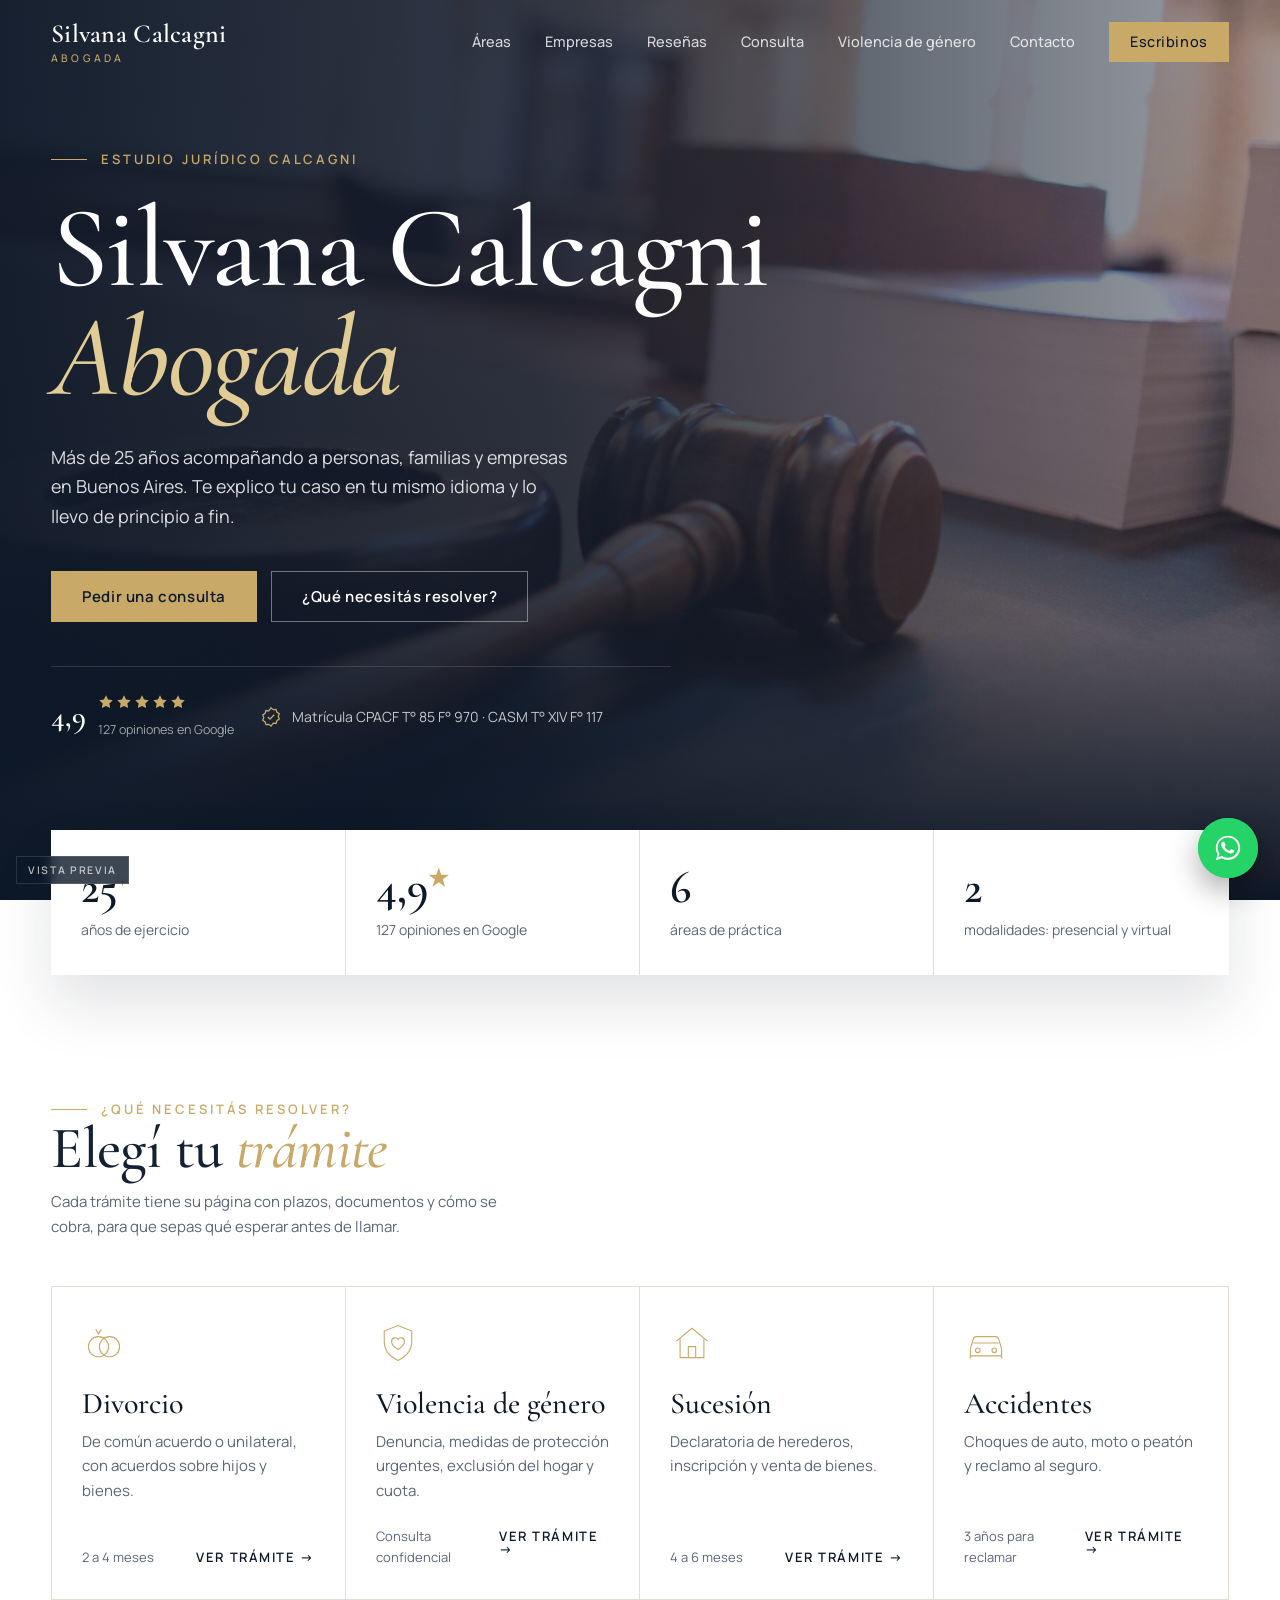
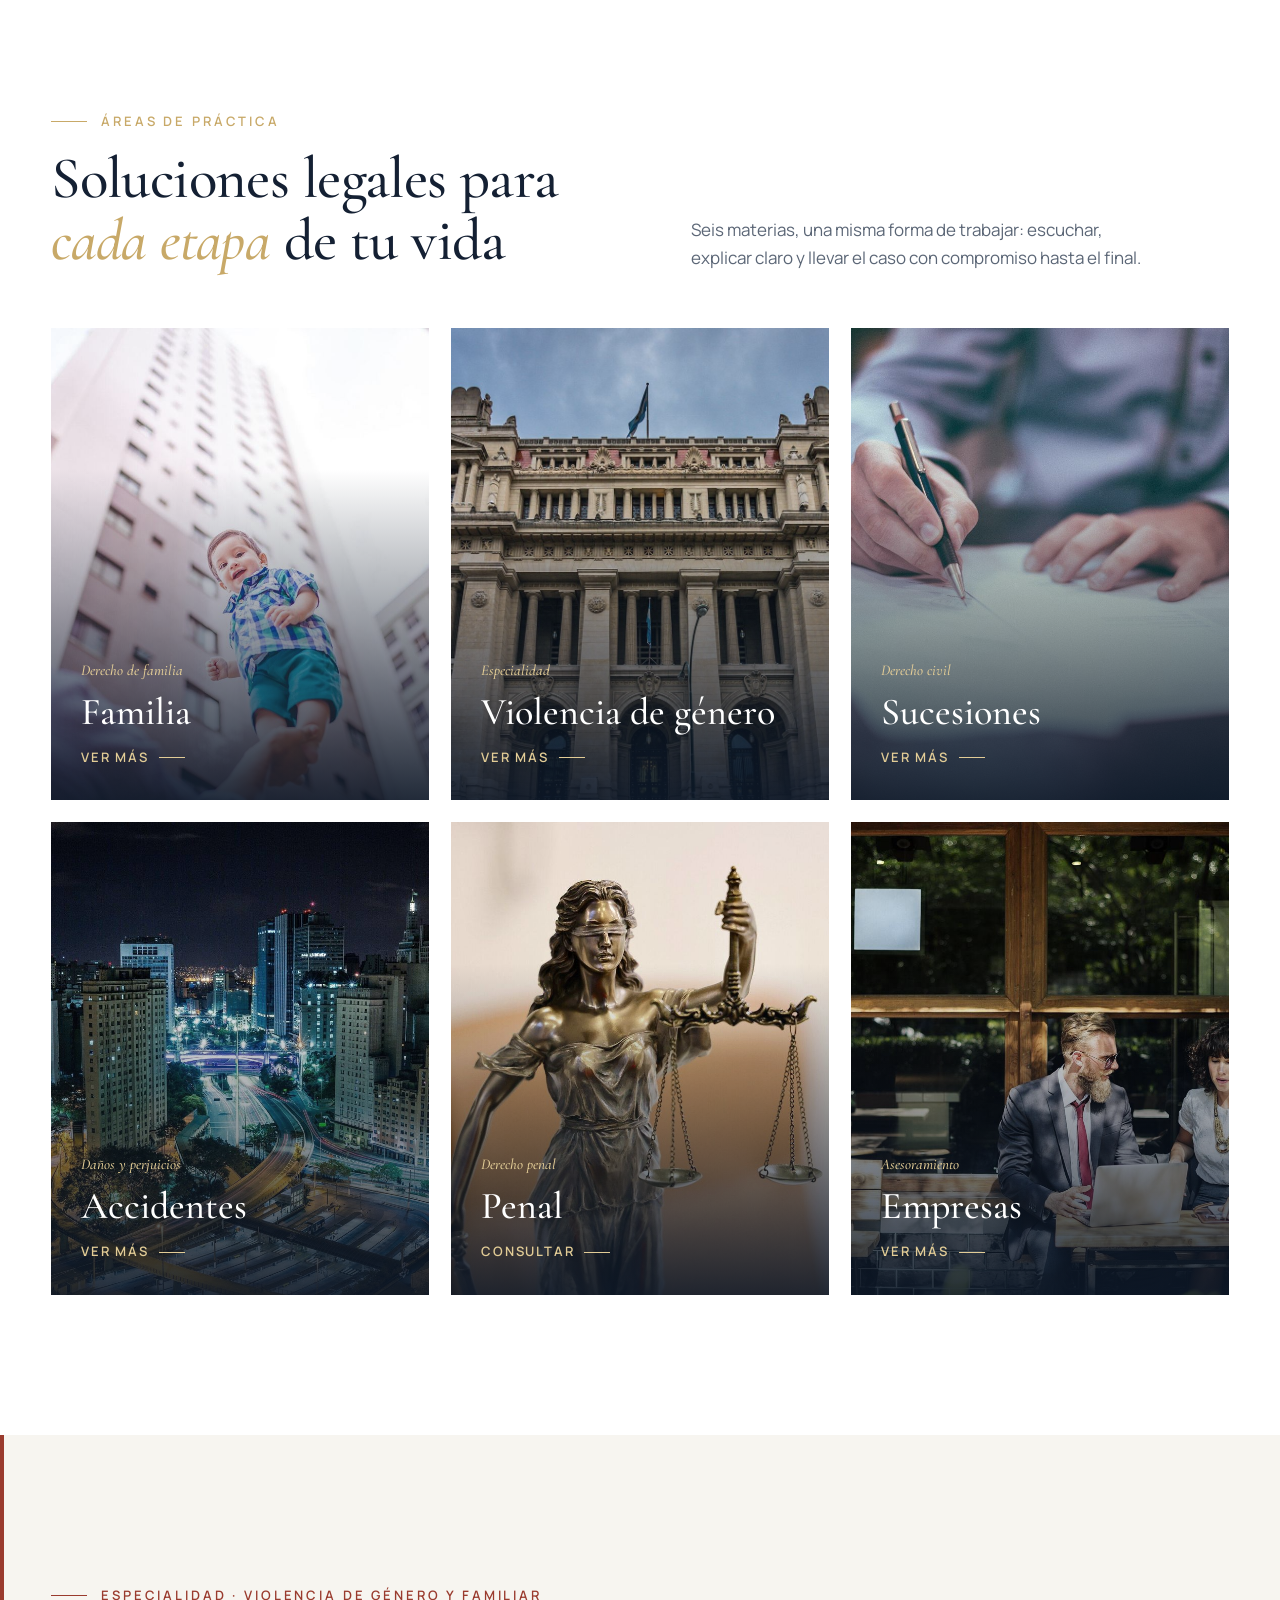
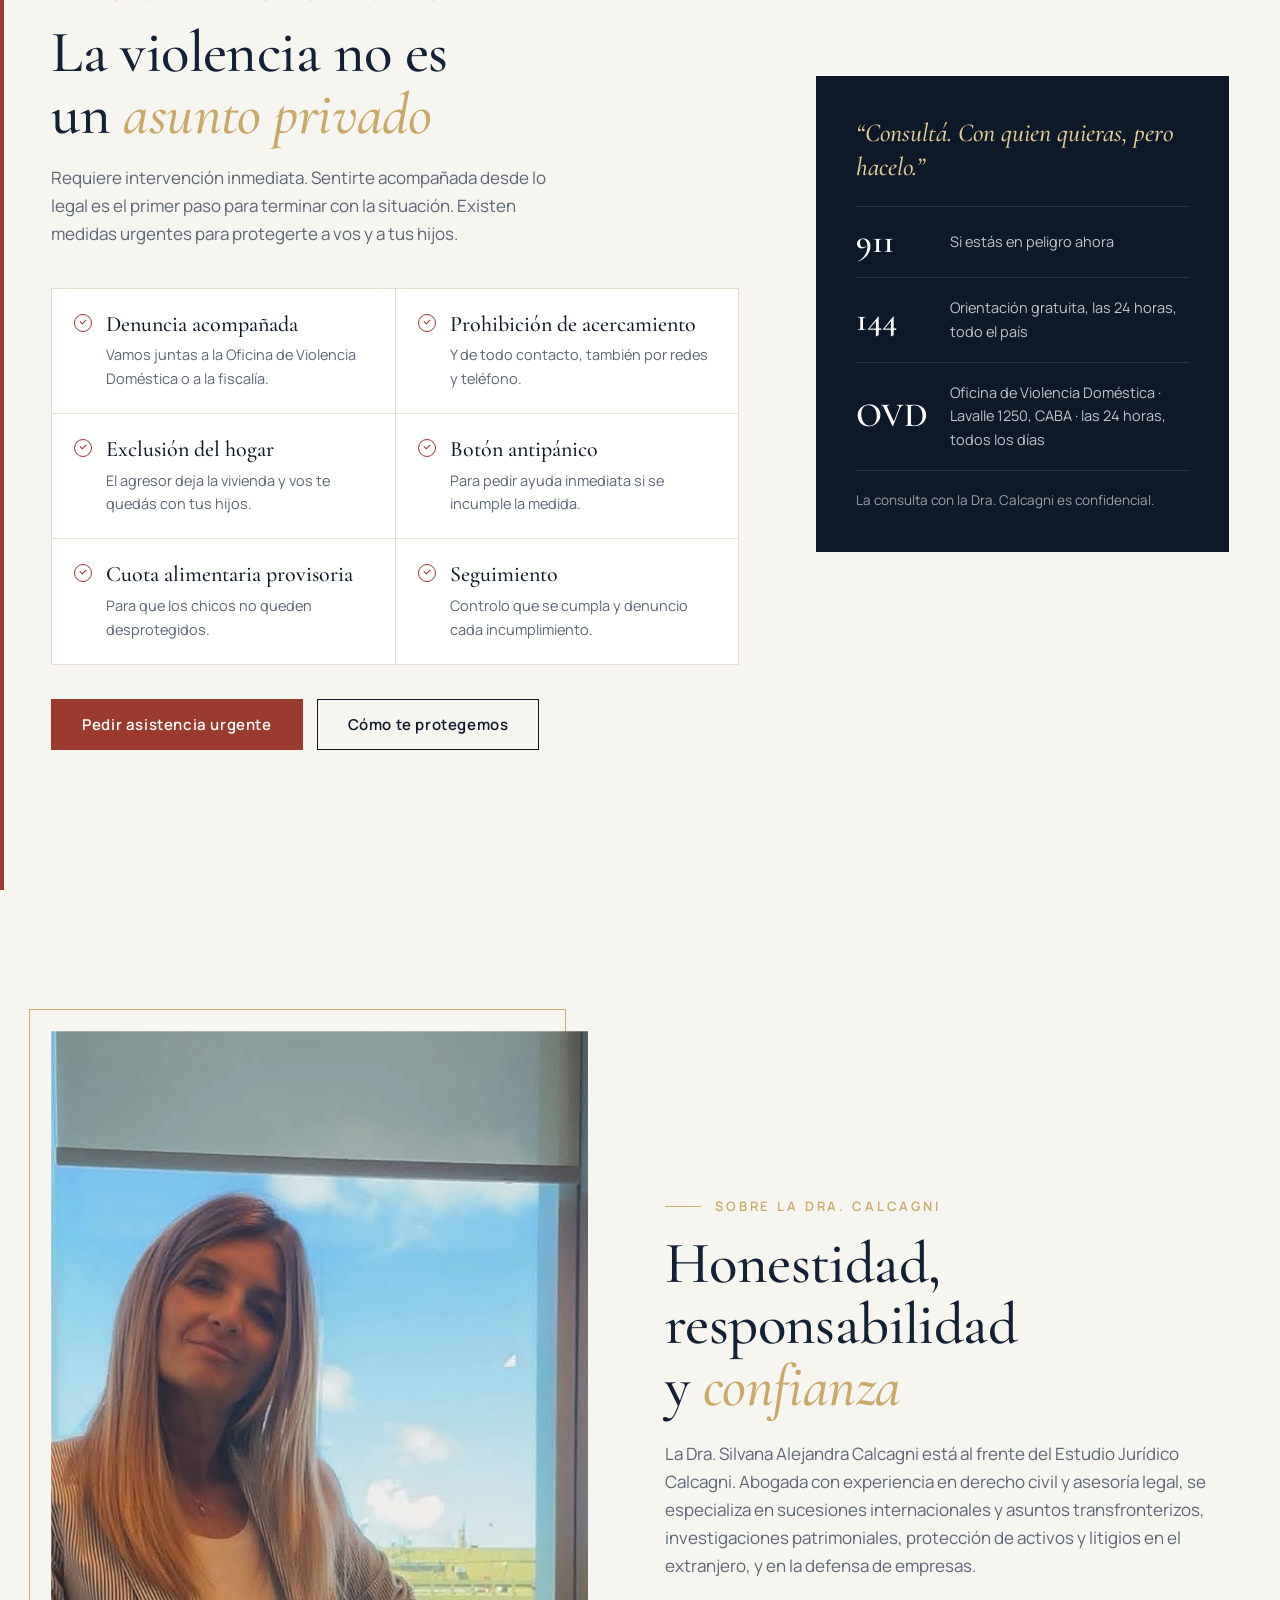
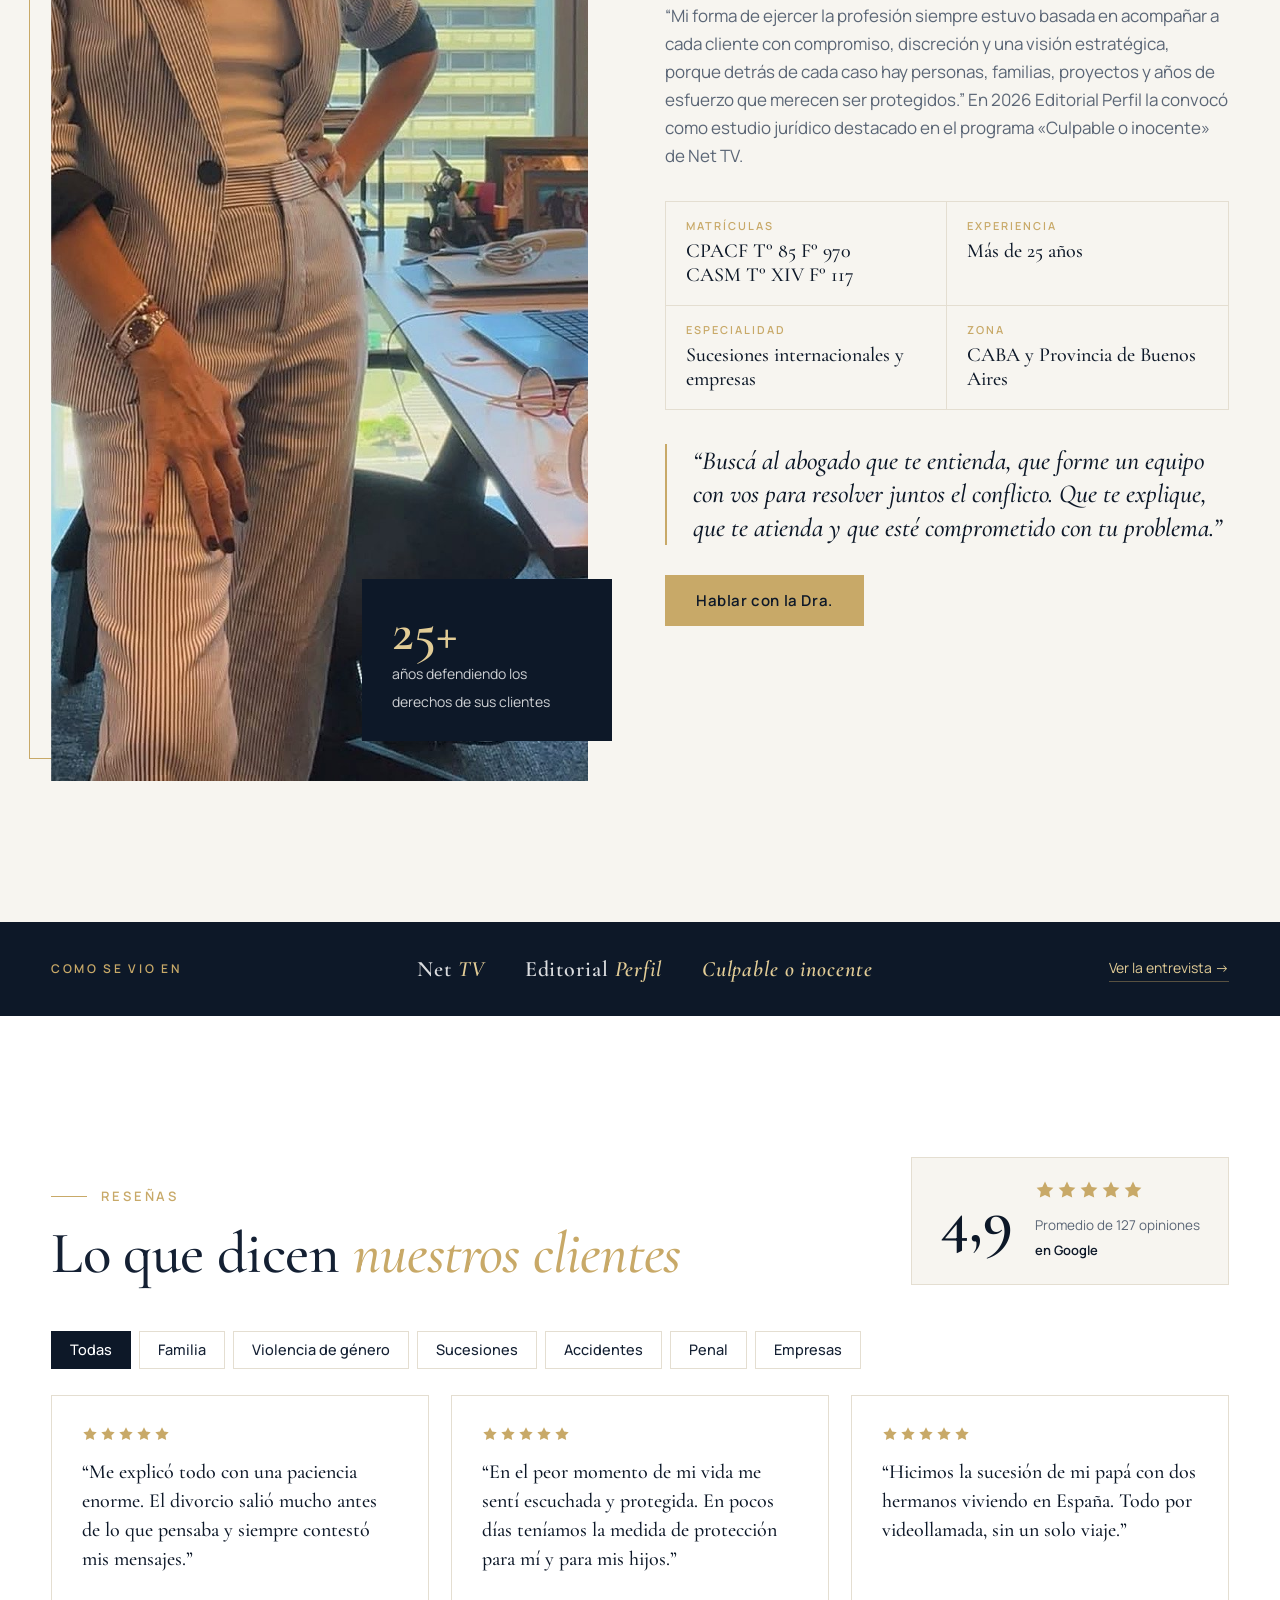
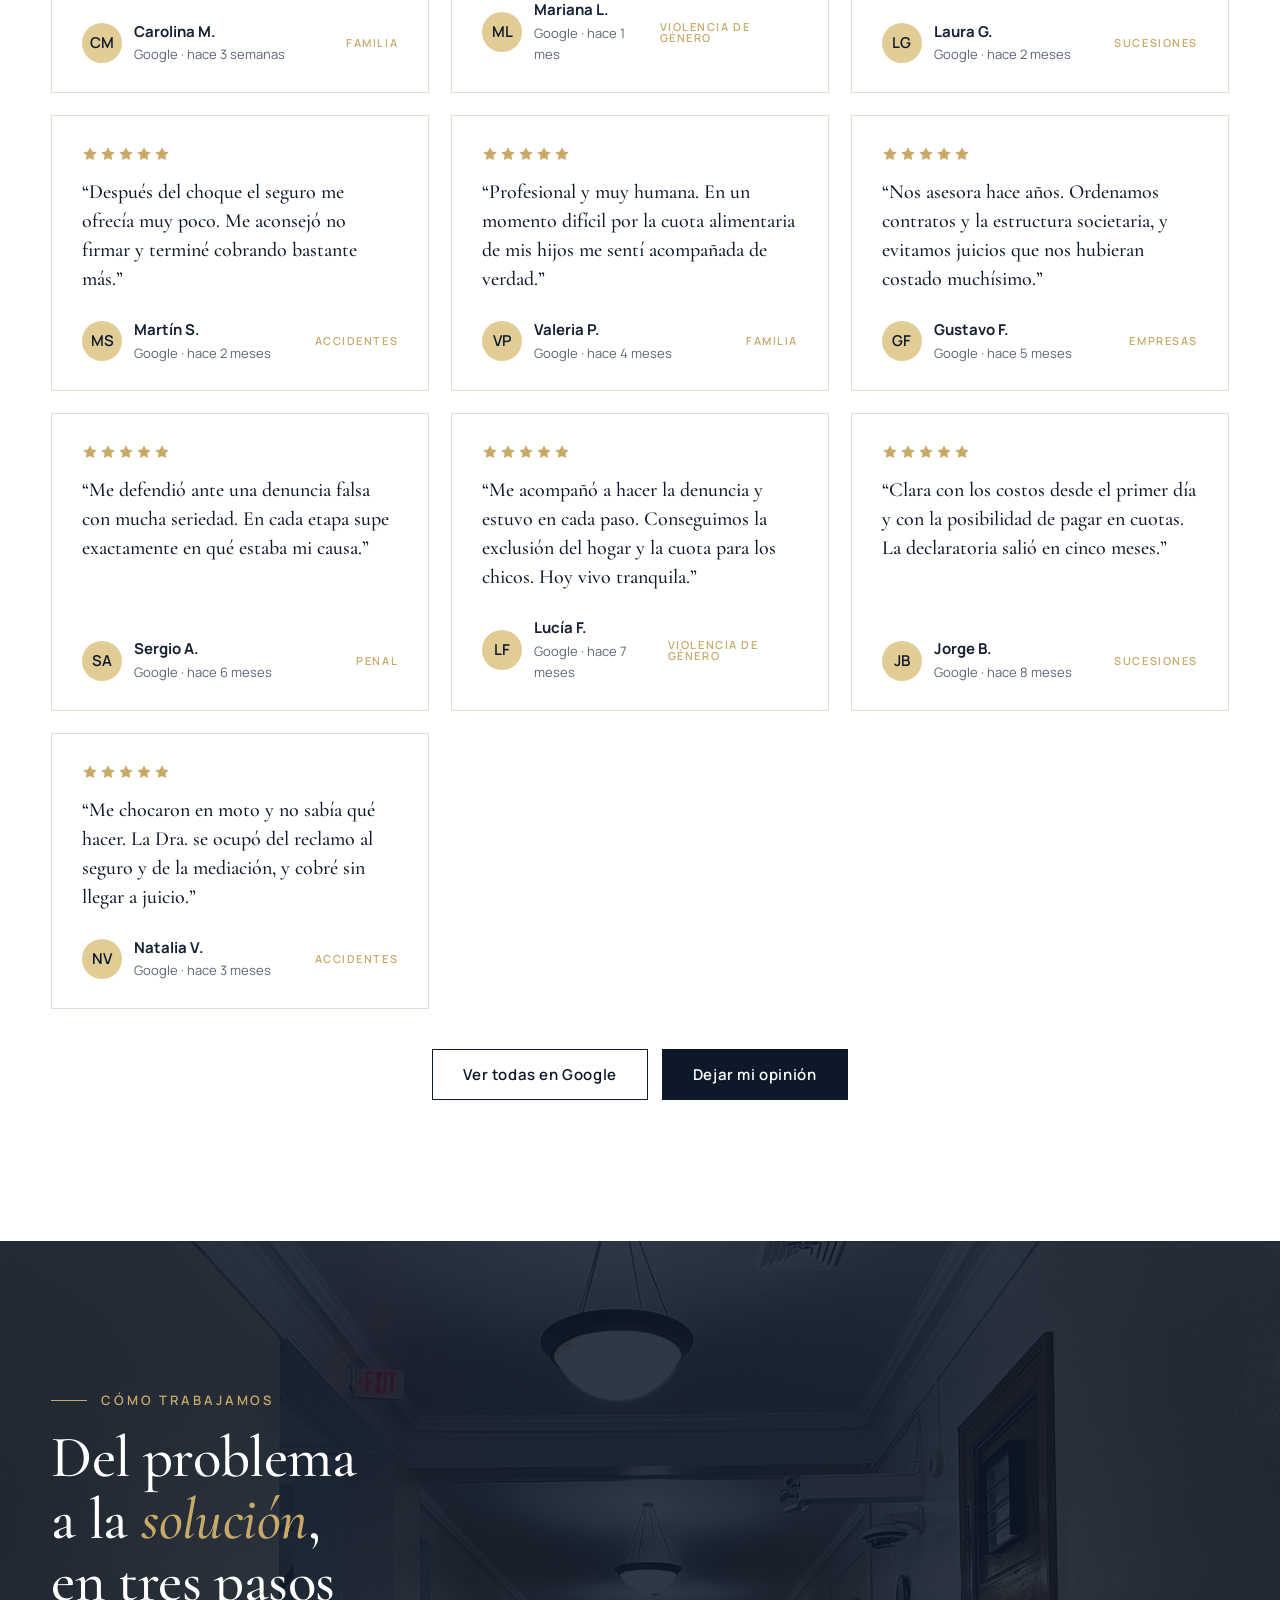
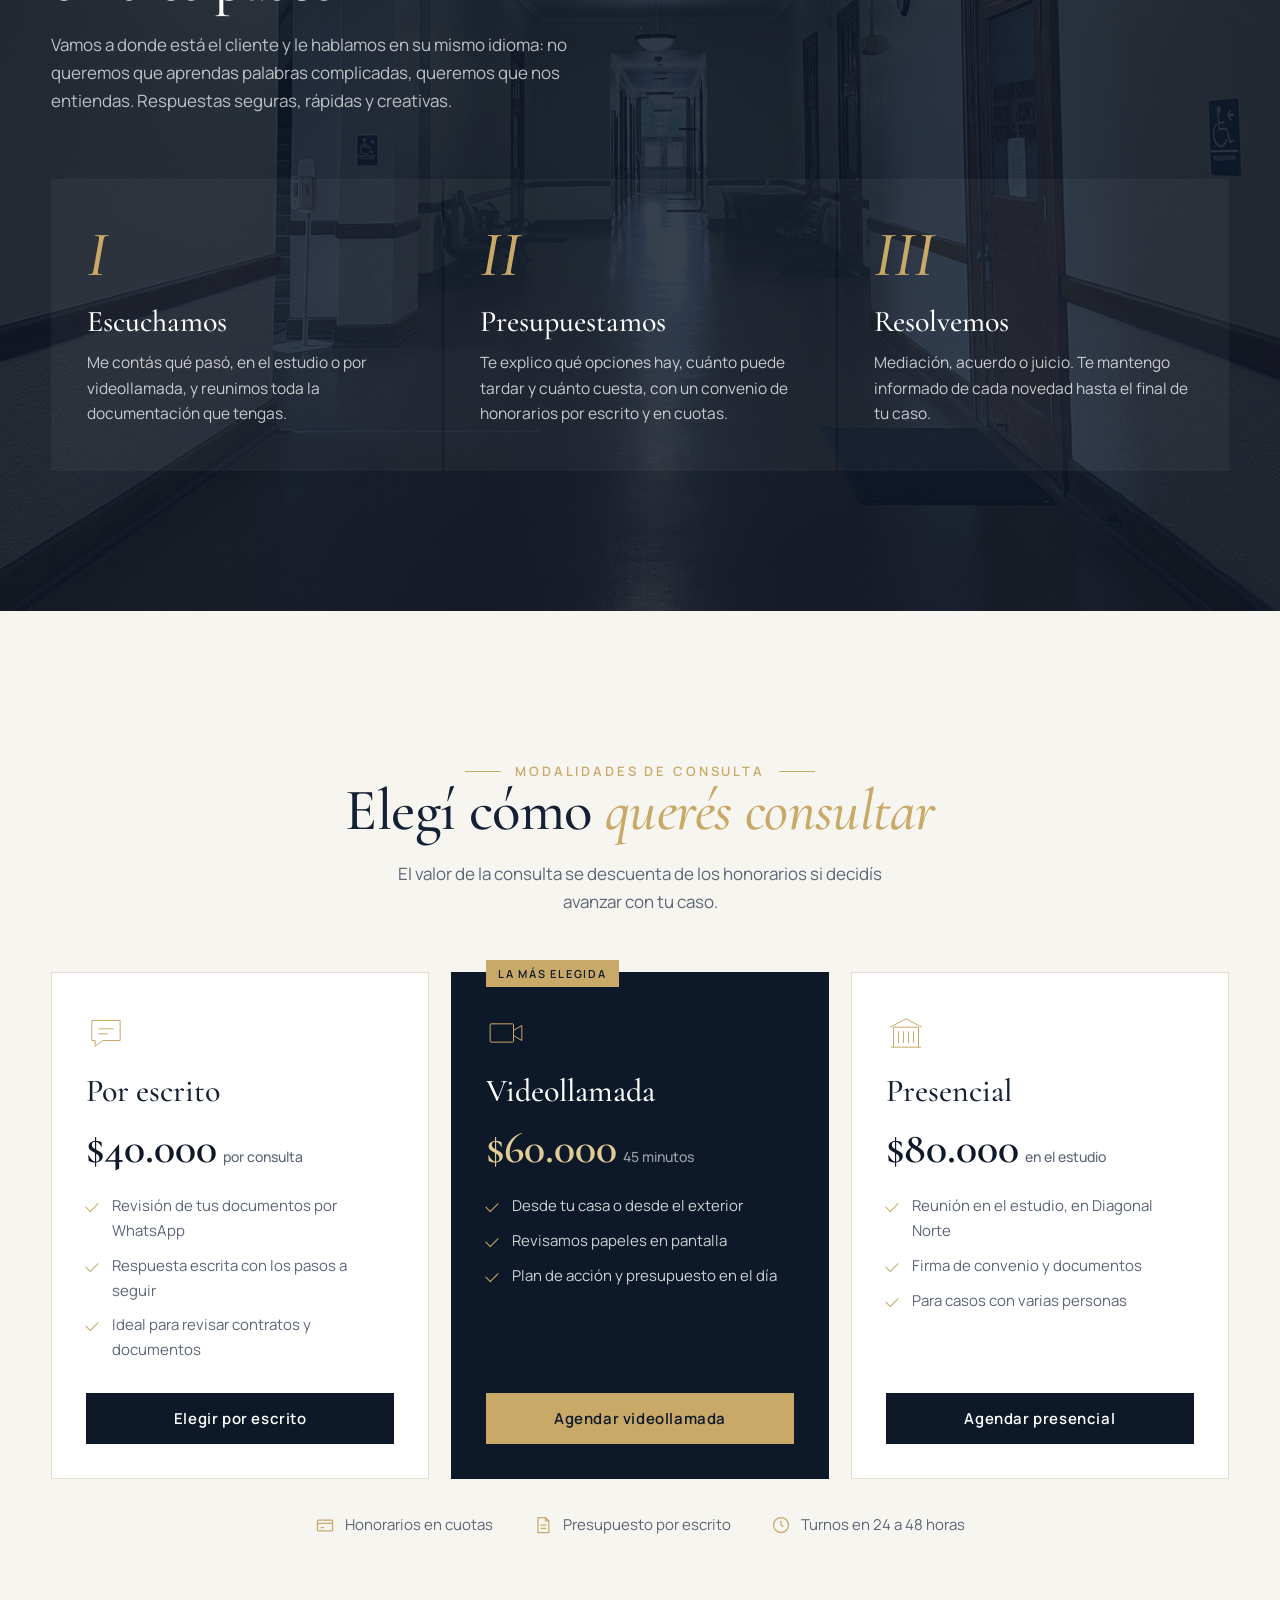
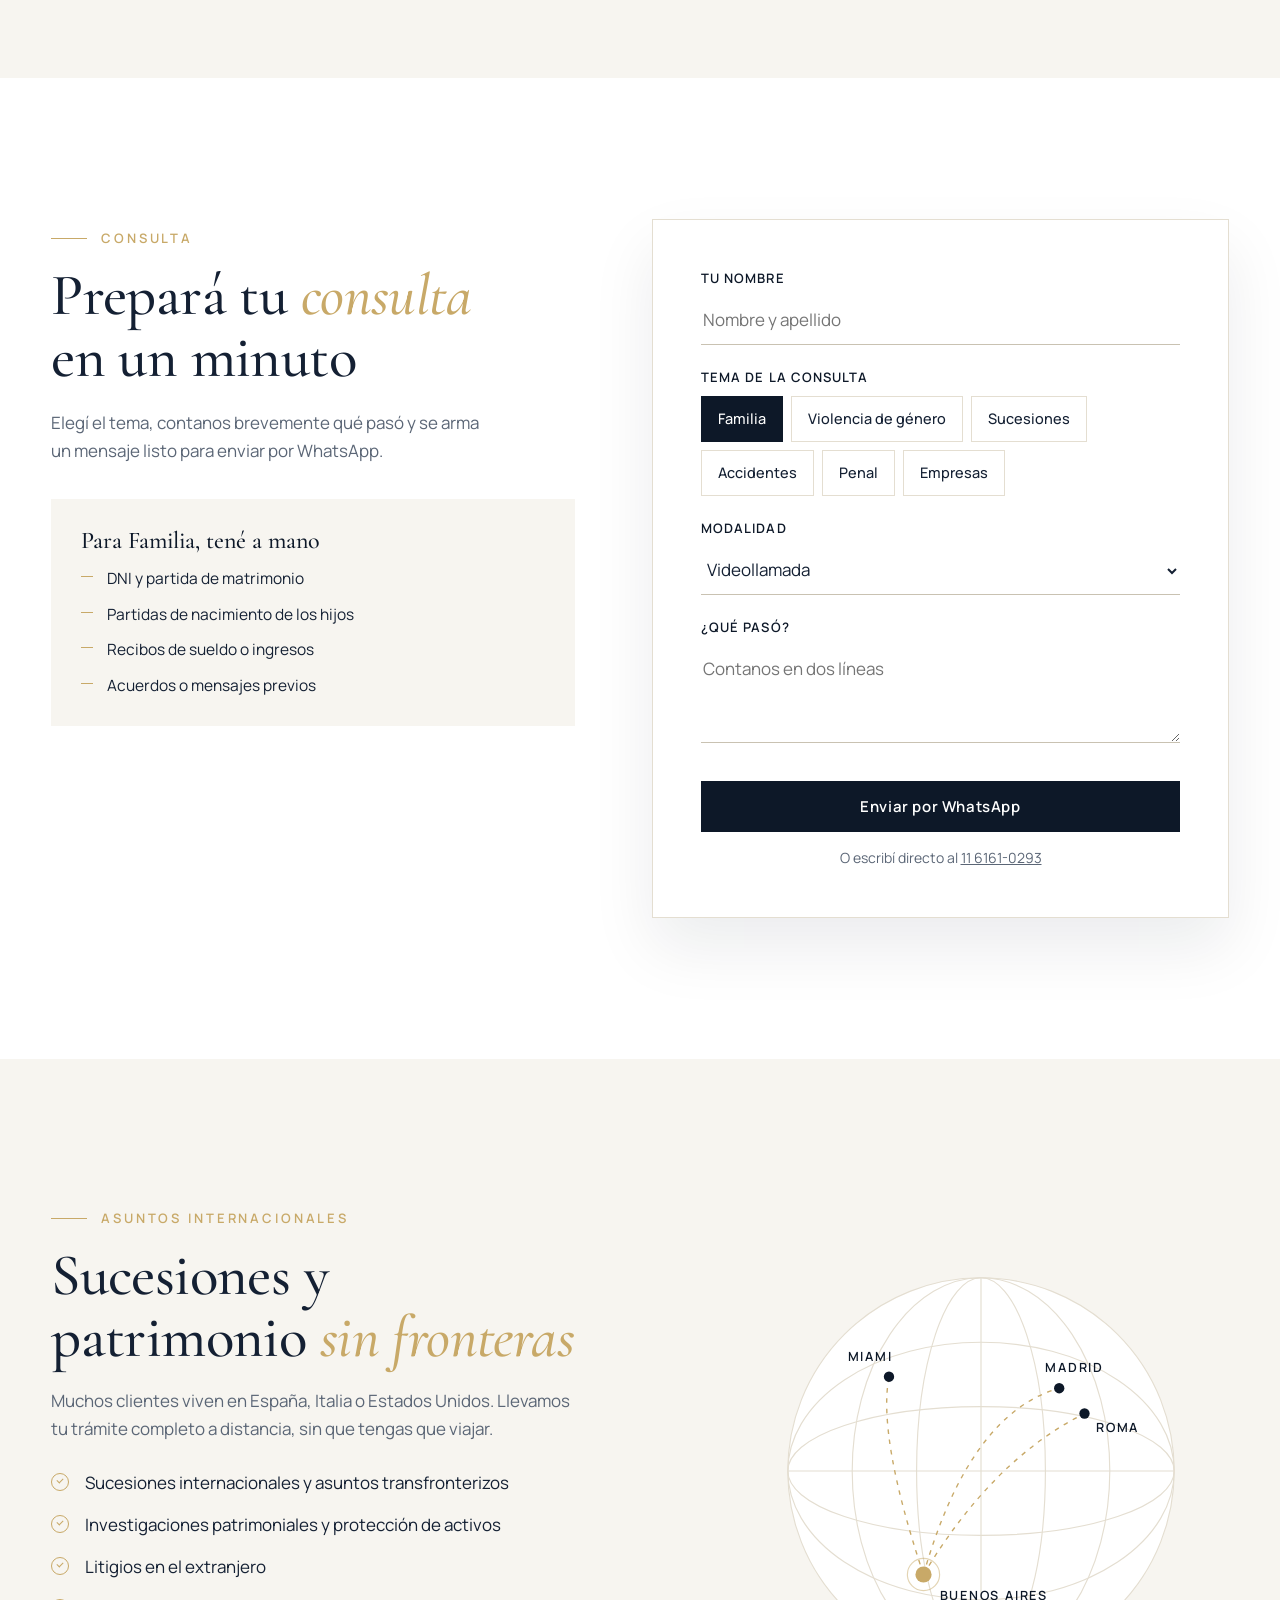
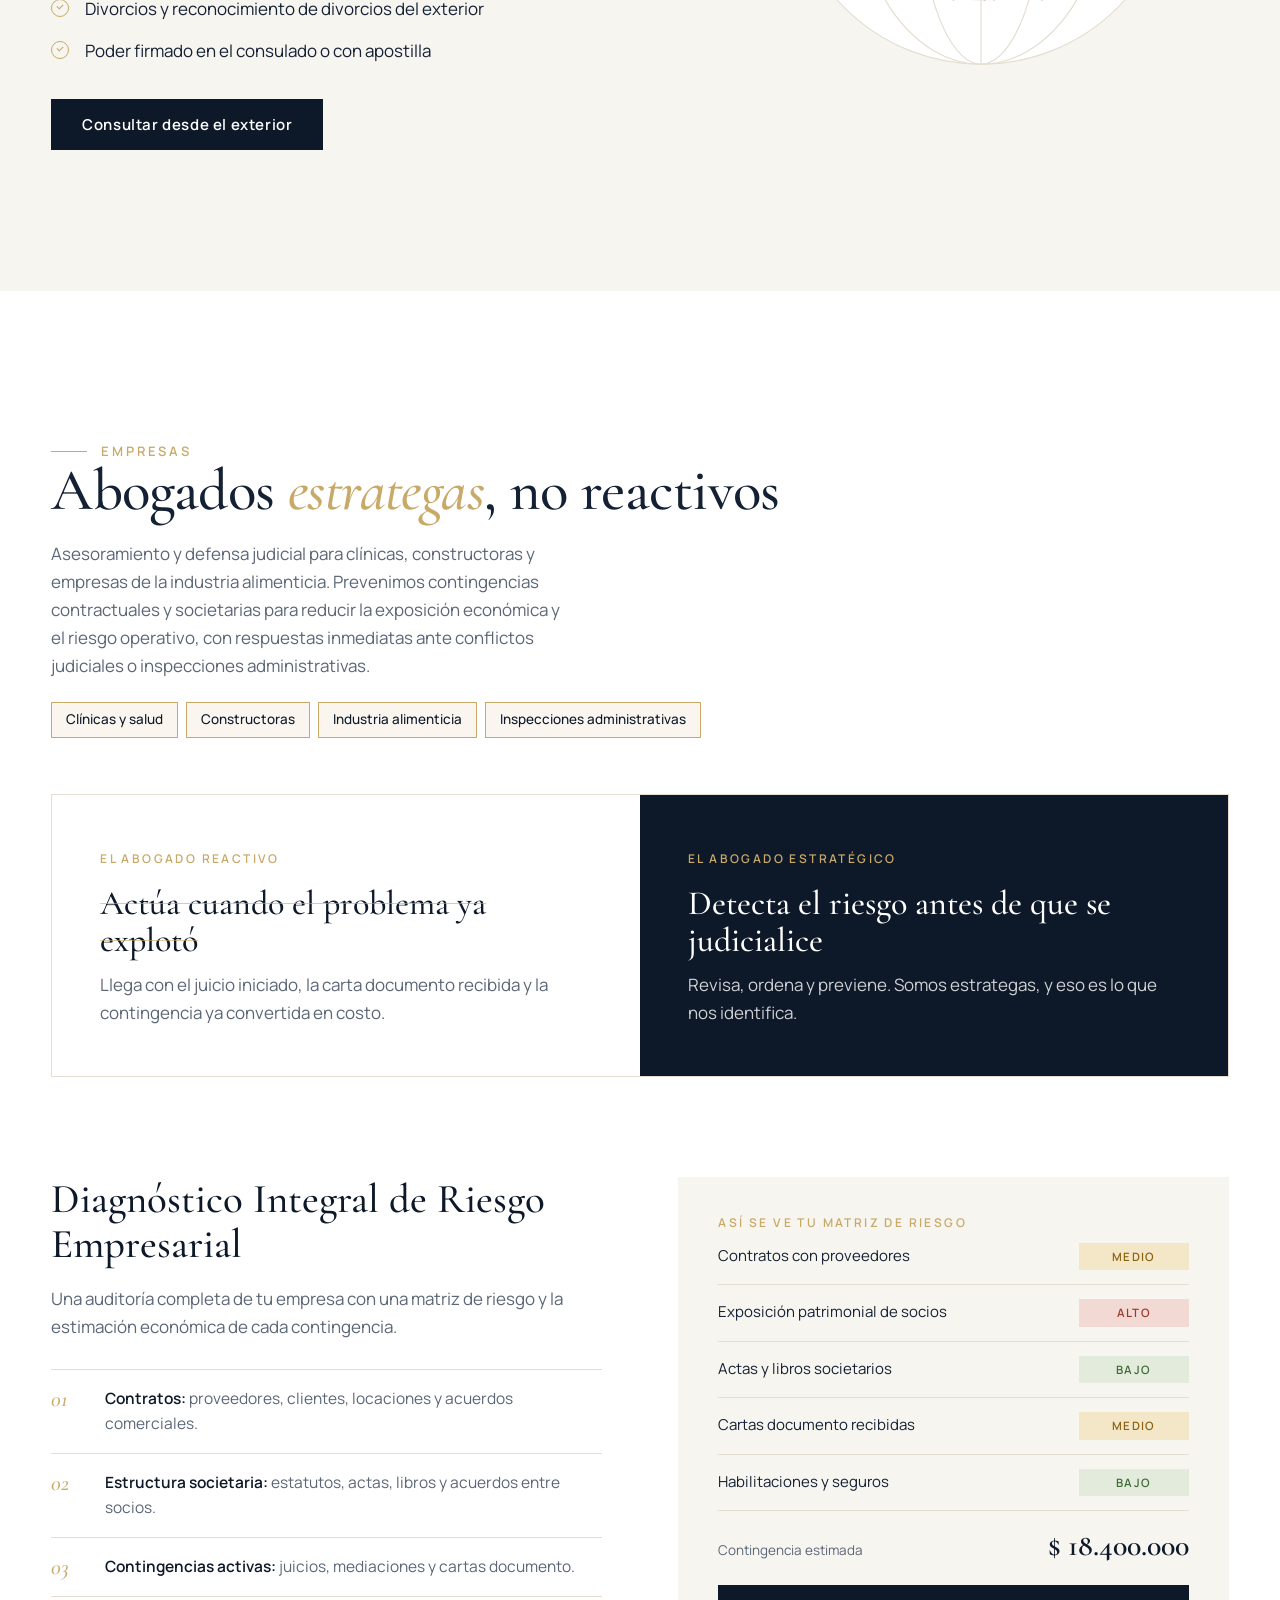
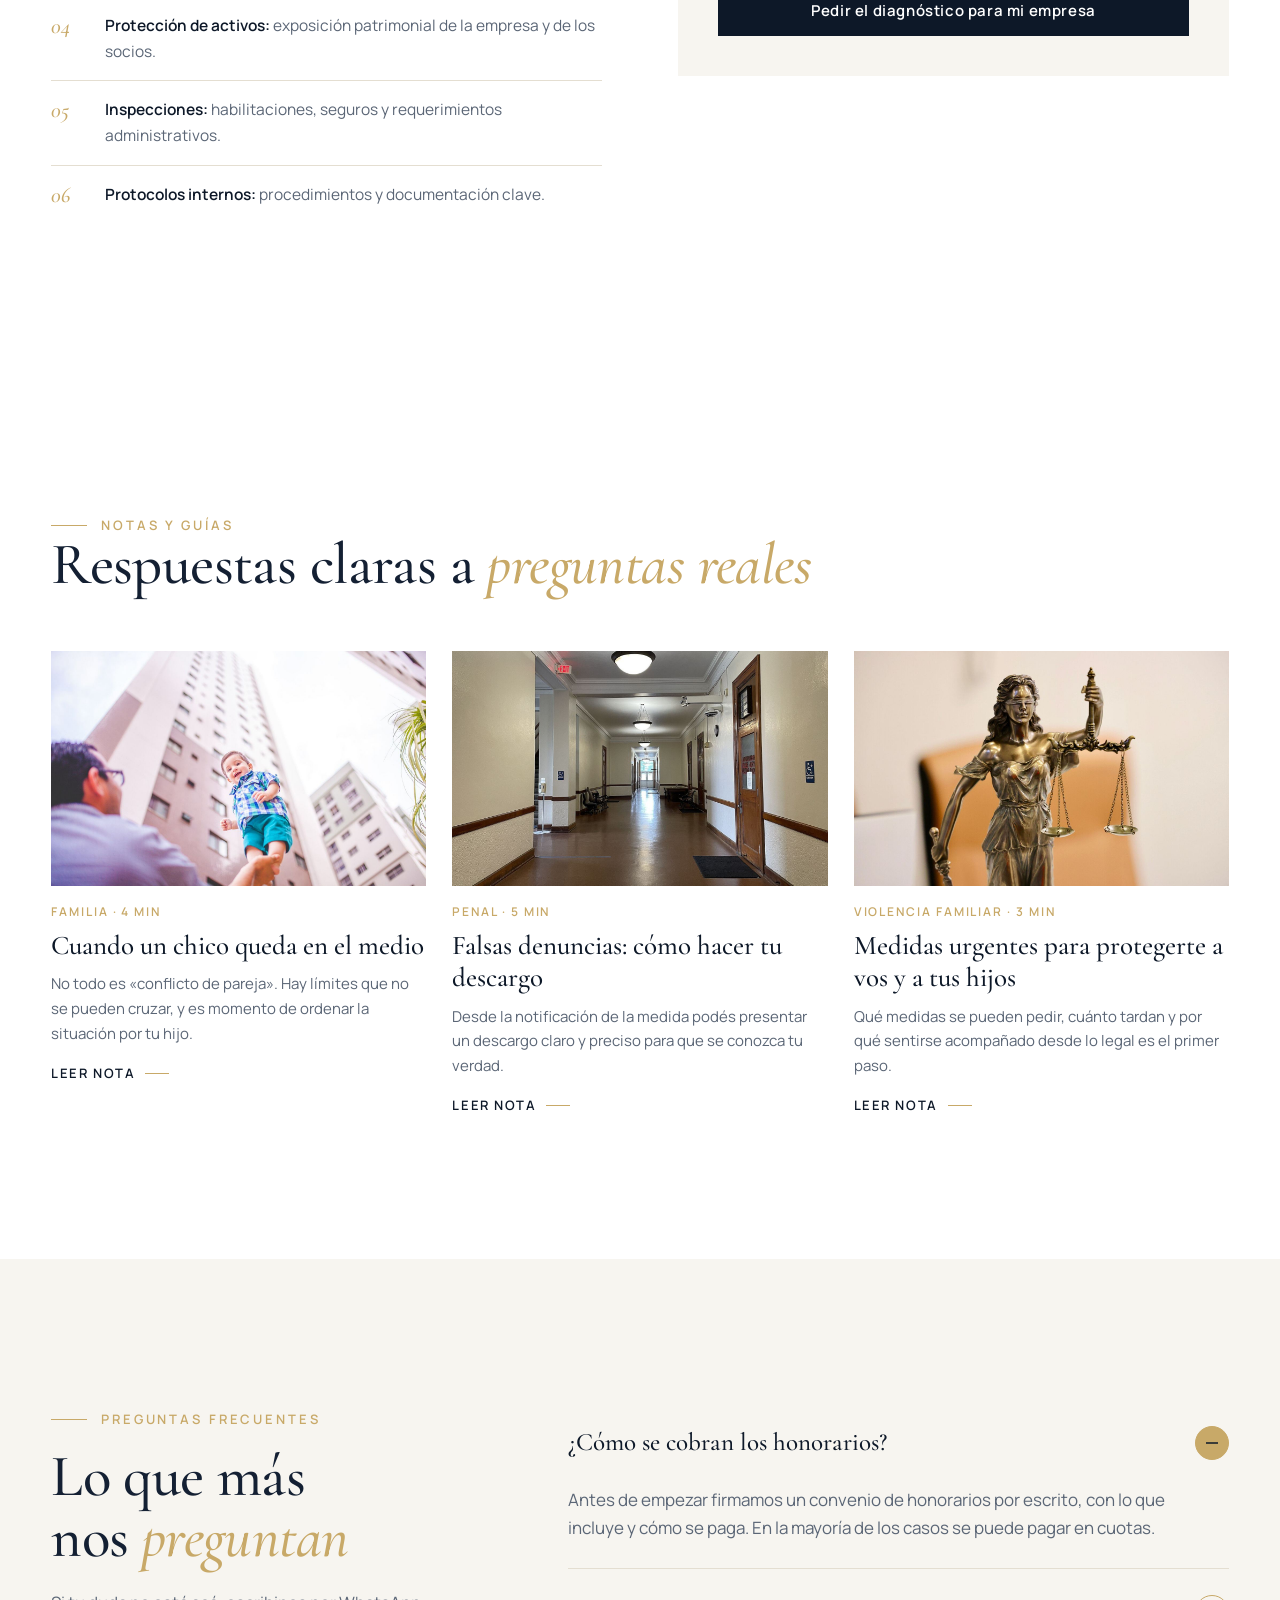
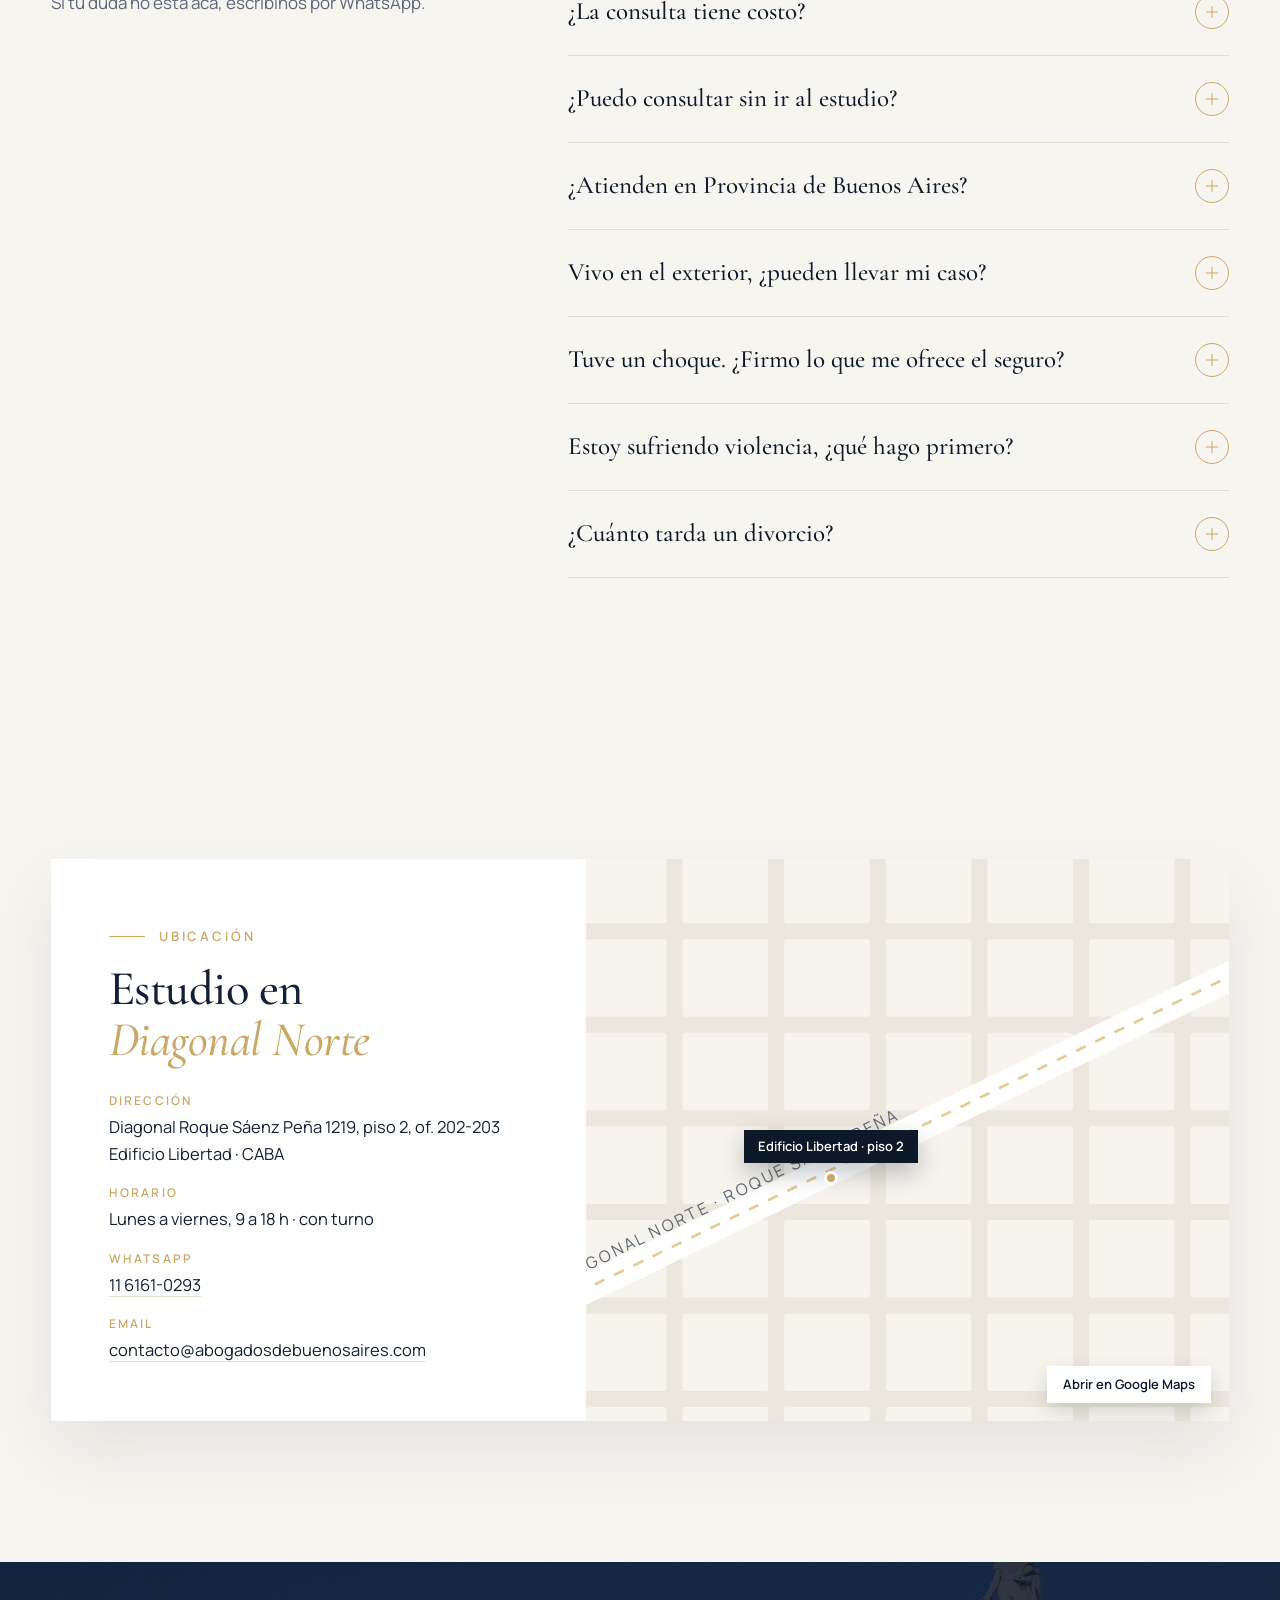
==== commit dfcccaad: "Quitar laboral y Collado, reforzar violencia de género, matrículas y dirección reales - Portada y vi" ====
--- a/vista-previa/index.html
+++ b/vista-previa/index.html
@@ -5,35 +5,35 @@
 <meta name="robots" content="noindex, nofollow">
 <meta name="viewport" content="width=device-width, initial-scale=1, viewport-fit=cover">
 <title>Dra. Silvana Calcagni · Abogada en Buenos Aires</title>
-<meta name="description" content="Dra. Silvana Calcagni, abogada en Buenos Aires con más de 25 años de ejercicio. Divorcios, despidos, sucesiones y accidentes. 4,9 en Google. Consultas por WhatsApp y videollamada.">
+<meta name="description" content="Dra. Silvana Calcagni, abogada en Buenos Aires con más de 25 años de ejercicio. Violencia de género, divorcios, sucesiones, accidentes y empresas. 4,9 en Google. Consultas por WhatsApp y videollamada.">
 <link rel="preconnect" href="https://fonts.googleapis.com">
 <link rel="preconnect" href="https://fonts.gstatic.com" crossorigin>
 <link href="https://fonts.googleapis.com/css2?family=Cormorant+Garamond:ital,wght@0,500;0,600;1,500&family=Manrope:wght@400;500;600&display=swap" rel="stylesheet">
 <link rel="stylesheet" href="estilos.css">
 <script>document.documentElement.classList.add('js')</script>
-<script type="application/ld+json">{"@context":"https://schema.org","@type":"LegalService","name":"Dra. Silvana Calcagni · Estudio Jurídico Calcagni & Collado","url":"https://abogadosdebuenosaires.com/","telephone":"+54 9 11 6161-0293","areaServed":"Buenos Aires","address":{"@type":"PostalAddress","addressLocality":"Ciudad Autónoma de Buenos Aires","addressCountry":"AR"},"knowsAbout":["Derecho de familia","Derecho laboral","Sucesiones","Accidentes de tránsito","Derecho penal","Asesoramiento a empresas"]}</script>
+<script type="application/ld+json">{"@context":"https://schema.org","@type":"LegalService","name":"Dra. Silvana Calcagni · Estudio Jurídico Calcagni","url":"https://abogadosdebuenosaires.com/","telephone":"+54 9 11 6161-0293","areaServed":"Buenos Aires","address":{"@type":"PostalAddress","streetAddress":"Diagonal Roque Sáenz Peña 1219, piso 2, of. 202-203","addressLocality":"Ciudad Autónoma de Buenos Aires","addressCountry":"AR"},"knowsAbout":["Derecho de familia","Violencia de género","Sucesiones","Accidentes de tránsito","Derecho penal","Asesoramiento a empresas"]}</script>
 </head>
 <body>
 <header class="header" id="top">
   <div class="wrap">
     <a class="logo" href="index.html"><b>Silvana Calcagni</b><span>Abogada</span></a>
     <nav class="nav" aria-label="Principal">
-      <a href="#areas">Áreas</a><a href="#empresas">Empresas</a><a href="#resenas">Reseñas</a><a href="#modalidades">Consulta</a><a href="#calculadora">Calculadora</a><a href="#ubicacion">Contacto</a>
+      <a href="#areas">Áreas</a><a href="#empresas">Empresas</a><a href="#resenas">Reseñas</a><a href="#modalidades">Consulta</a><a href="violencia.html">Violencia de género</a><a href="#ubicacion">Contacto</a>
       <a class="btn" data-wa="Hola Dra. Calcagni, quiero hacer una consulta." href="https://wa.me/5491161610293">Escribinos</a>
       <button class="burger" aria-label="Abrir menú" aria-expanded="false" aria-controls="mnav"><i></i></button>
     </nav>
   </div>
 </header>
 <nav class="mnav" id="mnav" aria-label="Menú">
-  <small>Trámites</small><a href="divorcio.html">Divorcio</a><a href="despido.html">Despido</a><a href="sucesion.html">Sucesión</a><a href="accidentes.html">Accidentes</a>
-  <small>El estudio</small><a href="#empresas">Empresas</a><a href="#resenas">Reseñas</a><a href="#modalidades">Consulta</a><a href="#calculadora">Calculadora</a><a href="#ubicacion">Contacto</a>
+  <small>Trámites</small><a href="divorcio.html">Divorcio</a><a href="violencia.html">Violencia de género</a><a href="sucesion.html">Sucesión</a><a href="accidentes.html">Accidentes</a>
+  <small>El estudio</small><a href="#empresas">Empresas</a><a href="#resenas">Reseñas</a><a href="#modalidades">Consulta</a><a href="violencia.html">Violencia de género</a><a href="#ubicacion">Contacto</a>
   <a class="btn" data-wa="Hola Dra. Calcagni, quiero hacer una consulta." href="https://wa.me/5491161610293">Escribir por WhatsApp</a>
 </nav>
 
 <section class="hero" id="inicio">
   <div class="bg"><img src="../imagenes/hero-1.jpg" alt="" width="1920" height="1280"></div>
   <div class="content wrap">
-    <span class="kicker">Estudio Jurídico Calcagni &amp; Collado</span>
+    <span class="kicker">Estudio Jurídico Calcagni</span>
     <h1>Silvana Calcagni<em>Abogada</em></h1>
     <p class="lead">Más de 25 años acompañando a personas, familias y empresas en Buenos Aires. Te explico tu caso en tu mismo idioma y lo llevo de principio a fin.</p>
     <div>
@@ -43,7 +43,7 @@
       </div>
       <div class="proof">
         <a class="g" href="#resenas" style="text-decoration:none"><b>4,9</b><span><span class="stars" aria-label="5 estrellas"><svg viewBox="0 0 20 20" aria-hidden="true"><path d="M10 1.6l2.6 5.3 5.8.8-4.2 4.1 1 5.8L10 14.9l-5.2 2.7 1-5.8L1.6 7.7l5.8-.8z"/></svg><svg viewBox="0 0 20 20" aria-hidden="true"><path d="M10 1.6l2.6 5.3 5.8.8-4.2 4.1 1 5.8L10 14.9l-5.2 2.7 1-5.8L1.6 7.7l5.8-.8z"/></svg><svg viewBox="0 0 20 20" aria-hidden="true"><path d="M10 1.6l2.6 5.3 5.8.8-4.2 4.1 1 5.8L10 14.9l-5.2 2.7 1-5.8L1.6 7.7l5.8-.8z"/></svg><svg viewBox="0 0 20 20" aria-hidden="true"><path d="M10 1.6l2.6 5.3 5.8.8-4.2 4.1 1 5.8L10 14.9l-5.2 2.7 1-5.8L1.6 7.7l5.8-.8z"/></svg><svg viewBox="0 0 20 20" aria-hidden="true"><path d="M10 1.6l2.6 5.3 5.8.8-4.2 4.1 1 5.8L10 14.9l-5.2 2.7 1-5.8L1.6 7.7l5.8-.8z"/></svg></span><small>127 opiniones en Google</small></span></a>
-        <span class="mat"><svg viewBox="0 0 24 24"><path d="M12 2l2.4 2 3.1-.3.9 3 2.6 1.8-1.1 2.9 1.1 2.9-2.6 1.8-.9 3-3.1-.3L12 22l-2.4-2-3.1.3-.9-3L3 15.5l1.1-2.9L3 9.7l2.6-1.8.9-3 3.1.3z"/><path d="M8.5 12l2.4 2.4 4.6-4.8"/></svg>Matriculada en el CPACF · T° XX F° XXX</span>
+        <span class="mat"><svg viewBox="0 0 24 24"><path d="M12 2l2.4 2 3.1-.3.9 3 2.6 1.8-1.1 2.9 1.1 2.9-2.6 1.8-.9 3-3.1-.3L12 22l-2.4-2-3.1.3-.9-3L3 15.5l1.1-2.9L3 9.7l2.6-1.8.9-3 3.1.3z"/><path d="M8.5 12l2.4 2.4 4.6-4.8"/></svg>Matrícula CPACF T° 85 F° 970 · CASM T° XIV F° 117</span>
       </div>
     </div>
   </div>
@@ -63,7 +63,7 @@
 <section class="route" id="areas">
   <div class="wrap">
     <div data-reveal><span class="kicker">¿Qué necesitás resolver?</span><h2>Elegí tu <em>trámite</em></h2><p class="sub">Cada trámite tiene su página con plazos, documentos y cómo se cobra, para que sepas qué esperar antes de llamar.</p></div>
-    <div class="grid"><a href="divorcio.html" data-reveal style="--d:0"><svg class="ico" viewBox="0 0 48 48"><circle cx="18" cy="28" r="11"/><circle cx="30" cy="28" r="11"/><path d="M15 9l3 5 3-5"/></svg><h3>Divorcio</h3><p>De común acuerdo o unilateral, con acuerdos sobre hijos y bienes.</p><span class="t">2 a 4 meses<b>Ver trámite →</b></span></a><a href="despido.html" data-reveal style="--d:1"><svg class="ico" viewBox="0 0 48 48"><rect x="6" y="15" width="36" height="25" rx="1"/><path d="M17 15v-5h14v5M6 26h36M22 26v4h4v-4"/></svg><h3>Despido</h3><p>Indemnización, telegramas, SECLO y trabajo no registrado.</p><span class="t">Calculadora incluida<b>Ver trámite →</b></span></a><a href="sucesion.html" data-reveal style="--d:2"><svg class="ico" viewBox="0 0 48 48"><path d="M7 22L24 8l17 14"/><path d="M11 19v21h26V19"/><path d="M20 40V28h8v12"/></svg><h3>Sucesión</h3><p>Declaratoria de herederos, inscripción y venta de bienes.</p><span class="t">4 a 6 meses<b>Ver trámite →</b></span></a><a href="accidentes.html" data-reveal style="--d:3"><svg class="ico" viewBox="0 0 48 48"><path d="M7 30l3-10c.6-2 2-3 4-3h20c2 0 3.4 1 4 3l3 10v8H7z"/><circle cx="15" cy="32" r="2.5"/><circle cx="33" cy="32" r="2.5"/><path d="M7 38v3M41 38v3M10 24h28"/></svg><h3>Accidentes</h3><p>Choques de auto, moto o peatón y reclamo al seguro.</p><span class="t">3 años para reclamar<b>Ver trámite →</b></span></a></div>
+    <div class="grid"><a href="divorcio.html" data-reveal style="--d:0"><svg class="ico" viewBox="0 0 48 48"><circle cx="18" cy="28" r="11"/><circle cx="30" cy="28" r="11"/><path d="M15 9l3 5 3-5"/></svg><h3>Divorcio</h3><p>De común acuerdo o unilateral, con acuerdos sobre hijos y bienes.</p><span class="t">2 a 4 meses<b>Ver trámite →</b></span></a><a href="violencia.html" data-reveal style="--d:1"><svg class="ico" viewBox="0 0 48 48"><path d="M24 5l15 6v11c0 10-6.5 17-15 21C15.5 39 9 32 9 22V11z"/><path d="M24 31s-7-4.3-7-9a3.8 3.8 0 0 1 7-2 3.8 3.8 0 0 1 7 2c0 4.7-7 9-7 9z"/></svg><h3>Violencia de género</h3><p>Denuncia, medidas de protección urgentes, exclusión del hogar y cuota.</p><span class="t">Consulta confidencial<b>Ver trámite →</b></span></a><a href="sucesion.html" data-reveal style="--d:2"><svg class="ico" viewBox="0 0 48 48"><path d="M7 22L24 8l17 14"/><path d="M11 19v21h26V19"/><path d="M20 40V28h8v12"/></svg><h3>Sucesión</h3><p>Declaratoria de herederos, inscripción y venta de bienes.</p><span class="t">4 a 6 meses<b>Ver trámite →</b></span></a><a href="accidentes.html" data-reveal style="--d:3"><svg class="ico" viewBox="0 0 48 48"><path d="M7 30l3-10c.6-2 2-3 4-3h20c2 0 3.4 1 4 3l3 10v8H7z"/><circle cx="15" cy="32" r="2.5"/><circle cx="33" cy="32" r="2.5"/><path d="M7 38v3M41 38v3M10 24h28"/></svg><h3>Accidentes</h3><p>Choques de auto, moto o peatón y reclamo al seguro.</p><span class="t">3 años para reclamar<b>Ver trámite →</b></span></a></div>
   </div>
 </section>
 
@@ -75,19 +75,39 @@
     </div>
     <div class="cards">
       <a class="card" href="divorcio.html" data-reveal><img src="../imagenes/familia-1.jpg" alt="Padre alzando a su hijo" loading="lazy" width="1920" height="1280"><div class="txt"><span class="n">Derecho de familia</span><h3>Familia</h3><p>Divorcios, cuota alimentaria, cuidado personal, régimen de comunicación y divorcios del exterior.</p><span class="more">Ver más</span></div></a>
-      <a class="card" href="despido.html" data-reveal style="--d:1"><img src="../imagenes/laboral-1.jpg" alt="Obrero con casco en una obra" loading="lazy" width="1920" height="1280"><div class="txt"><span class="n">Derecho laboral</span><h3>Laboral</h3><p>Despidos, trabajo no registrado, negativa de tareas, accidentes de trabajo y reclamos a la ART.</p><span class="more">Ver más</span></div></a>
+      <a class="card" href="violencia.html" data-reveal style="--d:1"><img src="../imagenes/buenos-aires-2.jpg" alt="Fachada del Palacio de Justicia de la Nación, Buenos Aires" loading="lazy" width="1400" height="997"><div class="txt"><span class="n">Especialidad</span><h3>Violencia de género</h3><p>Denuncia acompañada, medidas de protección urgentes, exclusión del hogar y cuota alimentaria para vos y tus hijos.</p><span class="more">Ver más</span></div></a>
       <a class="card" href="sucesion.html" data-reveal style="--d:2"><img src="../imagenes/sucesiones-1.jpg" alt="Mano firmando un documento" loading="lazy" width="1920" height="1281"><div class="txt"><span class="n">Derecho civil</span><h3>Sucesiones</h3><p>Sucesiones con o sin testamento, declaratoria de herederos e inscripción de bienes, con pago en cuotas.</p><span class="more">Ver más</span></div></a>
       <a class="card" href="accidentes.html" data-reveal><img src="../imagenes/accidentes-2.jpg" alt="Tránsito de una ciudad de noche" loading="lazy" width="1920" height="1280"><div class="txt"><span class="n">Daños y perjuicios</span><h3>Accidentes</h3><p>Choques de auto, moto o peatón y mediaciones con aseguradoras para cobrar sin llegar a juicio.</p><span class="more">Ver más</span></div></a>
       <a class="card" href="#consulta" data-topic="penal" data-reveal style="--d:1"><img src="../imagenes/hero-2.jpg" alt="Estatua de la Justicia con su balanza" loading="lazy" width="1920" height="1281"><div class="txt"><span class="n">Derecho penal</span><h3>Penal</h3><p>Defensa ante falsas denuncias y acompañamiento en violencia familiar. Justicia no es creer sin prueba: es investigar y probar.</p><span class="more">Consultar</span></div></a>
-      <a class="card" href="#empresas" data-reveal style="--d:2"><img src="../imagenes/empresas-2.jpg" alt="Dos personas trabajando con una laptop" loading="lazy" width="1920" height="1288"><div class="txt"><span class="n">Asesoramiento</span><h3>Empresas</h3><p>Diagnóstico Integral de Riesgo Laboral, contratos, negociaciones, conflictos societarios y protección del patrimonio.</p><span class="more">Ver más</span></div></a>
-    </div>
-  </div>
-</section>
-
-<section class="urgent" aria-label="Asistencia urgente">
-  <div class="wrap">
-    <div class="l"><svg viewBox="0 0 24 24"><path d="M12 3l10 18H2z"/><path d="M12 10v5M12 18v.5"/></svg><div><h3>La violencia no es un asunto privado</h3><p>Existen medidas urgentes para protegerte a vos y a tus hijos. Si estás en peligro llamá al <b>911</b>; para orientación gratuita las 24 horas, la <b>Línea 144</b>. Consultá: con quien quieras, pero hacelo.</p></div></div>
-    <a class="btn" data-wa="Hola Dra. Calcagni, necesito asistencia urgente por una situación de violencia." href="https://wa.me/5491161610293">Pedir asistencia urgente</a>
+      <a class="card" href="#empresas" data-reveal style="--d:2"><img src="../imagenes/empresas-2.jpg" alt="Dos personas trabajando con una laptop" loading="lazy" width="1920" height="1288"><div class="txt"><span class="n">Asesoramiento</span><h3>Empresas</h3><p>Diagnóstico Integral de Riesgo Empresarial, contratos, negociaciones, conflictos societarios y protección del patrimonio.</p><span class="more">Ver más</span></div></a>
+    </div>
+  </div>
+</section>
+
+<section class="vg section" id="violencia">
+  <div class="wrap grid">
+    <div>
+      <div data-reveal><span class="kicker">Especialidad · Violencia de género y familiar</span><h2>La violencia no es un <em>asunto privado</em></h2><p class="sub">Requiere intervención inmediata. Sentirte acompañada desde lo legal es el primer paso para terminar con la situación. Existen medidas urgentes para protegerte a vos y a tus hijos.</p></div>
+      <ul class="medidas" data-reveal style="--d:1">
+        <li><b>Denuncia acompañada</b><span>Vamos juntas a la Oficina de Violencia Doméstica o a la fiscalía.</span></li>
+        <li><b>Prohibición de acercamiento</b><span>Y de todo contacto, también por redes y teléfono.</span></li>
+        <li><b>Exclusión del hogar</b><span>El agresor deja la vivienda y vos te quedás con tus hijos.</span></li>
+        <li><b>Botón antipánico</b><span>Para pedir ayuda inmediata si se incumple la medida.</span></li>
+        <li><b>Cuota alimentaria provisoria</b><span>Para que los chicos no queden desprotegidos.</span></li>
+        <li><b>Seguimiento</b><span>Controlo que se cumpla y denuncio cada incumplimiento.</span></li>
+      </ul>
+      <div class="ctas" data-reveal style="--d:2">
+        <a class="btn urg" data-wa="Hola Dra. Calcagni, necesito asistencia urgente por una situación de violencia." href="https://wa.me/5491161610293">Pedir asistencia urgente</a>
+        <a class="btn line" href="violencia.html">Cómo te protegemos</a>
+      </div>
+    </div>
+    <aside class="help" data-reveal style="--d:1" aria-label="Teléfonos de ayuda">
+      <p class="q">“Consultá. Con quien quieras, pero hacelo.”</p>
+      <a class="line-h" href="tel:911"><b>911</b><span>Si estás en peligro ahora</span></a>
+      <a class="line-h" href="tel:144"><b>144</b><span>Orientación gratuita, las 24 horas, todo el país</span></a>
+      <div class="line-h"><b>OVD</b><span>Oficina de Violencia Doméstica · Lavalle 1250, CABA · las 24 horas, todos los días</span></div>
+      <p class="sm">La consulta con la Dra. Calcagni es confidencial.</p>
+    </aside>
   </div>
 </section>
 
@@ -99,10 +119,10 @@
     </div>
     <div class="txt">
       <div data-reveal><span class="kicker">Sobre la Dra. Calcagni</span><h2>Honestidad, responsabilidad y <em>confianza</em></h2></div>
-      <p data-reveal style="--d:1">La Dra. Silvana Alejandra Calcagni es socia del Estudio Jurídico Calcagni &amp; Collado. Abogada con experiencia en derecho civil y asesoría legal, se especializa en sucesiones internacionales y asuntos transfronterizos, investigaciones patrimoniales, protección de activos y litigios en el extranjero, y en la defensa de empresas.</p>
+      <p data-reveal style="--d:1">La Dra. Silvana Alejandra Calcagni está al frente del Estudio Jurídico Calcagni. Abogada con experiencia en derecho civil y asesoría legal, se especializa en sucesiones internacionales y asuntos transfronterizos, investigaciones patrimoniales, protección de activos y litigios en el extranjero, y en la defensa de empresas.</p>
       <p data-reveal style="--d:2">“Mi forma de ejercer la profesión siempre estuvo basada en acompañar a cada cliente con compromiso, discreción y una visión estratégica, porque detrás de cada caso hay personas, familias, proyectos y años de esfuerzo que merecen ser protegidos.” En 2026 Editorial Perfil la convocó como estudio jurídico destacado en el programa «Culpable o inocente» de Net TV.</p>
       <div class="creds" data-reveal style="--d:2">
-        <div><small>Matrícula</small><span>CPACF · T° XX F° XXX</span></div>
+        <div><small>Matrículas</small><span>CPACF T° 85 F° 970<br>CASM T° XIV F° 117</span></div>
         <div><small>Experiencia</small><span>Más de 25 años</span></div>
         <div><small>Especialidad</small><span>Sucesiones internacionales y empresas</span></div>
         <div><small>Zona</small><span>CABA y Provincia de Buenos Aires</span></div>
@@ -129,16 +149,16 @@
       <div data-reveal><span class="kicker">Reseñas</span><h2>Lo que dicen <em>nuestros clientes</em></h2></div>
       <div class="score" data-reveal style="--d:1"><b>4,9</b><div><span class="stars" aria-label="5 estrellas"><svg viewBox="0 0 20 20" aria-hidden="true"><path d="M10 1.6l2.6 5.3 5.8.8-4.2 4.1 1 5.8L10 14.9l-5.2 2.7 1-5.8L1.6 7.7l5.8-.8z"/></svg><svg viewBox="0 0 20 20" aria-hidden="true"><path d="M10 1.6l2.6 5.3 5.8.8-4.2 4.1 1 5.8L10 14.9l-5.2 2.7 1-5.8L1.6 7.7l5.8-.8z"/></svg><svg viewBox="0 0 20 20" aria-hidden="true"><path d="M10 1.6l2.6 5.3 5.8.8-4.2 4.1 1 5.8L10 14.9l-5.2 2.7 1-5.8L1.6 7.7l5.8-.8z"/></svg><svg viewBox="0 0 20 20" aria-hidden="true"><path d="M10 1.6l2.6 5.3 5.8.8-4.2 4.1 1 5.8L10 14.9l-5.2 2.7 1-5.8L1.6 7.7l5.8-.8z"/></svg><svg viewBox="0 0 20 20" aria-hidden="true"><path d="M10 1.6l2.6 5.3 5.8.8-4.2 4.1 1 5.8L10 14.9l-5.2 2.7 1-5.8L1.6 7.7l5.8-.8z"/></svg></span><small>Promedio de 127 opiniones</small><span class="gl">en Google</span></div></div>
     </div>
-    <div class="rfilter" role="group" aria-label="Filtrar reseñas por área" data-reveal><button data-f="todas" aria-pressed="true">Todas</button><button data-f="familia" aria-pressed="false">Familia</button><button data-f="laboral" aria-pressed="false">Laboral</button><button data-f="sucesiones" aria-pressed="false">Sucesiones</button><button data-f="accidentes" aria-pressed="false">Accidentes</button><button data-f="penal" aria-pressed="false">Penal</button><button data-f="empresas" aria-pressed="false">Empresas</button></div>
+    <div class="rfilter" role="group" aria-label="Filtrar reseñas por área" data-reveal><button data-f="todas" aria-pressed="true">Todas</button><button data-f="familia" aria-pressed="false">Familia</button><button data-f="violencia" aria-pressed="false">Violencia de género</button><button data-f="sucesiones" aria-pressed="false">Sucesiones</button><button data-f="accidentes" aria-pressed="false">Accidentes</button><button data-f="penal" aria-pressed="false">Penal</button><button data-f="empresas" aria-pressed="false">Empresas</button></div>
     <div class="rgrid">
       <article class="review" data-area="familia" data-reveal style="--d:0"><span class="stars" aria-label="5 estrellas"><svg viewBox="0 0 20 20" aria-hidden="true"><path d="M10 1.6l2.6 5.3 5.8.8-4.2 4.1 1 5.8L10 14.9l-5.2 2.7 1-5.8L1.6 7.7l5.8-.8z"/></svg><svg viewBox="0 0 20 20" aria-hidden="true"><path d="M10 1.6l2.6 5.3 5.8.8-4.2 4.1 1 5.8L10 14.9l-5.2 2.7 1-5.8L1.6 7.7l5.8-.8z"/></svg><svg viewBox="0 0 20 20" aria-hidden="true"><path d="M10 1.6l2.6 5.3 5.8.8-4.2 4.1 1 5.8L10 14.9l-5.2 2.7 1-5.8L1.6 7.7l5.8-.8z"/></svg><svg viewBox="0 0 20 20" aria-hidden="true"><path d="M10 1.6l2.6 5.3 5.8.8-4.2 4.1 1 5.8L10 14.9l-5.2 2.7 1-5.8L1.6 7.7l5.8-.8z"/></svg><svg viewBox="0 0 20 20" aria-hidden="true"><path d="M10 1.6l2.6 5.3 5.8.8-4.2 4.1 1 5.8L10 14.9l-5.2 2.7 1-5.8L1.6 7.7l5.8-.8z"/></svg></span><p class="q">“Me explicó todo con una paciencia enorme. El divorcio salió mucho antes de lo que pensaba y siempre contestó mis mensajes.”</p><div class="who"><span class="av">CM</span><div><b>Carolina M.</b><small>Google · hace 3 semanas</small></div><span class="tag">Familia</span></div></article>
-      <article class="review" data-area="laboral" data-reveal style="--d:1"><span class="stars" aria-label="5 estrellas"><svg viewBox="0 0 20 20" aria-hidden="true"><path d="M10 1.6l2.6 5.3 5.8.8-4.2 4.1 1 5.8L10 14.9l-5.2 2.7 1-5.8L1.6 7.7l5.8-.8z"/></svg><svg viewBox="0 0 20 20" aria-hidden="true"><path d="M10 1.6l2.6 5.3 5.8.8-4.2 4.1 1 5.8L10 14.9l-5.2 2.7 1-5.8L1.6 7.7l5.8-.8z"/></svg><svg viewBox="0 0 20 20" aria-hidden="true"><path d="M10 1.6l2.6 5.3 5.8.8-4.2 4.1 1 5.8L10 14.9l-5.2 2.7 1-5.8L1.6 7.7l5.8-.8z"/></svg><svg viewBox="0 0 20 20" aria-hidden="true"><path d="M10 1.6l2.6 5.3 5.8.8-4.2 4.1 1 5.8L10 14.9l-5.2 2.7 1-5.8L1.6 7.7l5.8-.8z"/></svg><svg viewBox="0 0 20 20" aria-hidden="true"><path d="M10 1.6l2.6 5.3 5.8.8-4.2 4.1 1 5.8L10 14.9l-5.2 2.7 1-5.8L1.6 7.7l5.8-.8z"/></svg></span><p class="q">“Me despidieron sin causa y no sabía por dónde empezar. Con la Dra. cobré la indemnización completa en la audiencia del SECLO.”</p><div class="who"><span class="av">DR</span><div><b>Diego R.</b><small>Google · hace 1 mes</small></div><span class="tag">Laboral</span></div></article>
+      <article class="review" data-area="violencia" data-reveal style="--d:1"><span class="stars" aria-label="5 estrellas"><svg viewBox="0 0 20 20" aria-hidden="true"><path d="M10 1.6l2.6 5.3 5.8.8-4.2 4.1 1 5.8L10 14.9l-5.2 2.7 1-5.8L1.6 7.7l5.8-.8z"/></svg><svg viewBox="0 0 20 20" aria-hidden="true"><path d="M10 1.6l2.6 5.3 5.8.8-4.2 4.1 1 5.8L10 14.9l-5.2 2.7 1-5.8L1.6 7.7l5.8-.8z"/></svg><svg viewBox="0 0 20 20" aria-hidden="true"><path d="M10 1.6l2.6 5.3 5.8.8-4.2 4.1 1 5.8L10 14.9l-5.2 2.7 1-5.8L1.6 7.7l5.8-.8z"/></svg><svg viewBox="0 0 20 20" aria-hidden="true"><path d="M10 1.6l2.6 5.3 5.8.8-4.2 4.1 1 5.8L10 14.9l-5.2 2.7 1-5.8L1.6 7.7l5.8-.8z"/></svg><svg viewBox="0 0 20 20" aria-hidden="true"><path d="M10 1.6l2.6 5.3 5.8.8-4.2 4.1 1 5.8L10 14.9l-5.2 2.7 1-5.8L1.6 7.7l5.8-.8z"/></svg></span><p class="q">“En el peor momento de mi vida me sentí escuchada y protegida. En pocos días teníamos la medida de protección para mí y para mis hijos.”</p><div class="who"><span class="av">ML</span><div><b>Mariana L.</b><small>Google · hace 1 mes</small></div><span class="tag">Violencia de género</span></div></article>
       <article class="review" data-area="sucesiones" data-reveal style="--d:2"><span class="stars" aria-label="5 estrellas"><svg viewBox="0 0 20 20" aria-hidden="true"><path d="M10 1.6l2.6 5.3 5.8.8-4.2 4.1 1 5.8L10 14.9l-5.2 2.7 1-5.8L1.6 7.7l5.8-.8z"/></svg><svg viewBox="0 0 20 20" aria-hidden="true"><path d="M10 1.6l2.6 5.3 5.8.8-4.2 4.1 1 5.8L10 14.9l-5.2 2.7 1-5.8L1.6 7.7l5.8-.8z"/></svg><svg viewBox="0 0 20 20" aria-hidden="true"><path d="M10 1.6l2.6 5.3 5.8.8-4.2 4.1 1 5.8L10 14.9l-5.2 2.7 1-5.8L1.6 7.7l5.8-.8z"/></svg><svg viewBox="0 0 20 20" aria-hidden="true"><path d="M10 1.6l2.6 5.3 5.8.8-4.2 4.1 1 5.8L10 14.9l-5.2 2.7 1-5.8L1.6 7.7l5.8-.8z"/></svg><svg viewBox="0 0 20 20" aria-hidden="true"><path d="M10 1.6l2.6 5.3 5.8.8-4.2 4.1 1 5.8L10 14.9l-5.2 2.7 1-5.8L1.6 7.7l5.8-.8z"/></svg></span><p class="q">“Hicimos la sucesión de mi papá con dos hermanos viviendo en España. Todo por videollamada, sin un solo viaje.”</p><div class="who"><span class="av">LG</span><div><b>Laura G.</b><small>Google · hace 2 meses</small></div><span class="tag">Sucesiones</span></div></article>
       <article class="review" data-area="accidentes" data-reveal style="--d:0"><span class="stars" aria-label="5 estrellas"><svg viewBox="0 0 20 20" aria-hidden="true"><path d="M10 1.6l2.6 5.3 5.8.8-4.2 4.1 1 5.8L10 14.9l-5.2 2.7 1-5.8L1.6 7.7l5.8-.8z"/></svg><svg viewBox="0 0 20 20" aria-hidden="true"><path d="M10 1.6l2.6 5.3 5.8.8-4.2 4.1 1 5.8L10 14.9l-5.2 2.7 1-5.8L1.6 7.7l5.8-.8z"/></svg><svg viewBox="0 0 20 20" aria-hidden="true"><path d="M10 1.6l2.6 5.3 5.8.8-4.2 4.1 1 5.8L10 14.9l-5.2 2.7 1-5.8L1.6 7.7l5.8-.8z"/></svg><svg viewBox="0 0 20 20" aria-hidden="true"><path d="M10 1.6l2.6 5.3 5.8.8-4.2 4.1 1 5.8L10 14.9l-5.2 2.7 1-5.8L1.6 7.7l5.8-.8z"/></svg><svg viewBox="0 0 20 20" aria-hidden="true"><path d="M10 1.6l2.6 5.3 5.8.8-4.2 4.1 1 5.8L10 14.9l-5.2 2.7 1-5.8L1.6 7.7l5.8-.8z"/></svg></span><p class="q">“Después del choque el seguro me ofrecía muy poco. Me aconsejó no firmar y terminé cobrando bastante más.”</p><div class="who"><span class="av">MS</span><div><b>Martín S.</b><small>Google · hace 2 meses</small></div><span class="tag">Accidentes</span></div></article>
       <article class="review" data-area="familia" data-reveal style="--d:1"><span class="stars" aria-label="5 estrellas"><svg viewBox="0 0 20 20" aria-hidden="true"><path d="M10 1.6l2.6 5.3 5.8.8-4.2 4.1 1 5.8L10 14.9l-5.2 2.7 1-5.8L1.6 7.7l5.8-.8z"/></svg><svg viewBox="0 0 20 20" aria-hidden="true"><path d="M10 1.6l2.6 5.3 5.8.8-4.2 4.1 1 5.8L10 14.9l-5.2 2.7 1-5.8L1.6 7.7l5.8-.8z"/></svg><svg viewBox="0 0 20 20" aria-hidden="true"><path d="M10 1.6l2.6 5.3 5.8.8-4.2 4.1 1 5.8L10 14.9l-5.2 2.7 1-5.8L1.6 7.7l5.8-.8z"/></svg><svg viewBox="0 0 20 20" aria-hidden="true"><path d="M10 1.6l2.6 5.3 5.8.8-4.2 4.1 1 5.8L10 14.9l-5.2 2.7 1-5.8L1.6 7.7l5.8-.8z"/></svg><svg viewBox="0 0 20 20" aria-hidden="true"><path d="M10 1.6l2.6 5.3 5.8.8-4.2 4.1 1 5.8L10 14.9l-5.2 2.7 1-5.8L1.6 7.7l5.8-.8z"/></svg></span><p class="q">“Profesional y muy humana. En un momento difícil por la cuota alimentaria de mis hijos me sentí acompañada de verdad.”</p><div class="who"><span class="av">VP</span><div><b>Valeria P.</b><small>Google · hace 4 meses</small></div><span class="tag">Familia</span></div></article>
-      <article class="review" data-area="empresas" data-reveal style="--d:2"><span class="stars" aria-label="5 estrellas"><svg viewBox="0 0 20 20" aria-hidden="true"><path d="M10 1.6l2.6 5.3 5.8.8-4.2 4.1 1 5.8L10 14.9l-5.2 2.7 1-5.8L1.6 7.7l5.8-.8z"/></svg><svg viewBox="0 0 20 20" aria-hidden="true"><path d="M10 1.6l2.6 5.3 5.8.8-4.2 4.1 1 5.8L10 14.9l-5.2 2.7 1-5.8L1.6 7.7l5.8-.8z"/></svg><svg viewBox="0 0 20 20" aria-hidden="true"><path d="M10 1.6l2.6 5.3 5.8.8-4.2 4.1 1 5.8L10 14.9l-5.2 2.7 1-5.8L1.6 7.7l5.8-.8z"/></svg><svg viewBox="0 0 20 20" aria-hidden="true"><path d="M10 1.6l2.6 5.3 5.8.8-4.2 4.1 1 5.8L10 14.9l-5.2 2.7 1-5.8L1.6 7.7l5.8-.8z"/></svg><svg viewBox="0 0 20 20" aria-hidden="true"><path d="M10 1.6l2.6 5.3 5.8.8-4.2 4.1 1 5.8L10 14.9l-5.2 2.7 1-5.8L1.6 7.7l5.8-.8z"/></svg></span><p class="q">“Nos asesora en lo laboral hace años. Ordenamos contratos y evitamos juicios que nos hubieran costado muchísimo.”</p><div class="who"><span class="av">GF</span><div><b>Gustavo F.</b><small>Google · hace 5 meses</small></div><span class="tag">Empresas</span></div></article>
+      <article class="review" data-area="empresas" data-reveal style="--d:2"><span class="stars" aria-label="5 estrellas"><svg viewBox="0 0 20 20" aria-hidden="true"><path d="M10 1.6l2.6 5.3 5.8.8-4.2 4.1 1 5.8L10 14.9l-5.2 2.7 1-5.8L1.6 7.7l5.8-.8z"/></svg><svg viewBox="0 0 20 20" aria-hidden="true"><path d="M10 1.6l2.6 5.3 5.8.8-4.2 4.1 1 5.8L10 14.9l-5.2 2.7 1-5.8L1.6 7.7l5.8-.8z"/></svg><svg viewBox="0 0 20 20" aria-hidden="true"><path d="M10 1.6l2.6 5.3 5.8.8-4.2 4.1 1 5.8L10 14.9l-5.2 2.7 1-5.8L1.6 7.7l5.8-.8z"/></svg><svg viewBox="0 0 20 20" aria-hidden="true"><path d="M10 1.6l2.6 5.3 5.8.8-4.2 4.1 1 5.8L10 14.9l-5.2 2.7 1-5.8L1.6 7.7l5.8-.8z"/></svg><svg viewBox="0 0 20 20" aria-hidden="true"><path d="M10 1.6l2.6 5.3 5.8.8-4.2 4.1 1 5.8L10 14.9l-5.2 2.7 1-5.8L1.6 7.7l5.8-.8z"/></svg></span><p class="q">“Nos asesora hace años. Ordenamos contratos y la estructura societaria, y evitamos juicios que nos hubieran costado muchísimo.”</p><div class="who"><span class="av">GF</span><div><b>Gustavo F.</b><small>Google · hace 5 meses</small></div><span class="tag">Empresas</span></div></article>
       <article class="review" data-area="penal" data-reveal style="--d:0"><span class="stars" aria-label="5 estrellas"><svg viewBox="0 0 20 20" aria-hidden="true"><path d="M10 1.6l2.6 5.3 5.8.8-4.2 4.1 1 5.8L10 14.9l-5.2 2.7 1-5.8L1.6 7.7l5.8-.8z"/></svg><svg viewBox="0 0 20 20" aria-hidden="true"><path d="M10 1.6l2.6 5.3 5.8.8-4.2 4.1 1 5.8L10 14.9l-5.2 2.7 1-5.8L1.6 7.7l5.8-.8z"/></svg><svg viewBox="0 0 20 20" aria-hidden="true"><path d="M10 1.6l2.6 5.3 5.8.8-4.2 4.1 1 5.8L10 14.9l-5.2 2.7 1-5.8L1.6 7.7l5.8-.8z"/></svg><svg viewBox="0 0 20 20" aria-hidden="true"><path d="M10 1.6l2.6 5.3 5.8.8-4.2 4.1 1 5.8L10 14.9l-5.2 2.7 1-5.8L1.6 7.7l5.8-.8z"/></svg><svg viewBox="0 0 20 20" aria-hidden="true"><path d="M10 1.6l2.6 5.3 5.8.8-4.2 4.1 1 5.8L10 14.9l-5.2 2.7 1-5.8L1.6 7.7l5.8-.8z"/></svg></span><p class="q">“Me defendió ante una denuncia falsa con mucha seriedad. En cada etapa supe exactamente en qué estaba mi causa.”</p><div class="who"><span class="av">SA</span><div><b>Sergio A.</b><small>Google · hace 6 meses</small></div><span class="tag">Penal</span></div></article>
-      <article class="review" data-area="laboral" data-reveal style="--d:1"><span class="stars" aria-label="5 estrellas"><svg viewBox="0 0 20 20" aria-hidden="true"><path d="M10 1.6l2.6 5.3 5.8.8-4.2 4.1 1 5.8L10 14.9l-5.2 2.7 1-5.8L1.6 7.7l5.8-.8z"/></svg><svg viewBox="0 0 20 20" aria-hidden="true"><path d="M10 1.6l2.6 5.3 5.8.8-4.2 4.1 1 5.8L10 14.9l-5.2 2.7 1-5.8L1.6 7.7l5.8-.8z"/></svg><svg viewBox="0 0 20 20" aria-hidden="true"><path d="M10 1.6l2.6 5.3 5.8.8-4.2 4.1 1 5.8L10 14.9l-5.2 2.7 1-5.8L1.6 7.7l5.8-.8z"/></svg><svg viewBox="0 0 20 20" aria-hidden="true"><path d="M10 1.6l2.6 5.3 5.8.8-4.2 4.1 1 5.8L10 14.9l-5.2 2.7 1-5.8L1.6 7.7l5.8-.8z"/></svg><svg viewBox="0 0 20 20" aria-hidden="true"><path d="M10 1.6l2.6 5.3 5.8.8-4.2 4.1 1 5.8L10 14.9l-5.2 2.7 1-5.8L1.6 7.7l5.8-.8z"/></svg></span><p class="q">“Tuve un accidente de trabajo y la ART no me lo reconocía. La Dra. se ocupó de todo y hoy estoy cobrando lo que corresponde.”</p><div class="who"><span class="av">RT</span><div><b>Romina T.</b><small>Google · hace 7 meses</small></div><span class="tag">Laboral</span></div></article>
+      <article class="review" data-area="violencia" data-reveal style="--d:1"><span class="stars" aria-label="5 estrellas"><svg viewBox="0 0 20 20" aria-hidden="true"><path d="M10 1.6l2.6 5.3 5.8.8-4.2 4.1 1 5.8L10 14.9l-5.2 2.7 1-5.8L1.6 7.7l5.8-.8z"/></svg><svg viewBox="0 0 20 20" aria-hidden="true"><path d="M10 1.6l2.6 5.3 5.8.8-4.2 4.1 1 5.8L10 14.9l-5.2 2.7 1-5.8L1.6 7.7l5.8-.8z"/></svg><svg viewBox="0 0 20 20" aria-hidden="true"><path d="M10 1.6l2.6 5.3 5.8.8-4.2 4.1 1 5.8L10 14.9l-5.2 2.7 1-5.8L1.6 7.7l5.8-.8z"/></svg><svg viewBox="0 0 20 20" aria-hidden="true"><path d="M10 1.6l2.6 5.3 5.8.8-4.2 4.1 1 5.8L10 14.9l-5.2 2.7 1-5.8L1.6 7.7l5.8-.8z"/></svg><svg viewBox="0 0 20 20" aria-hidden="true"><path d="M10 1.6l2.6 5.3 5.8.8-4.2 4.1 1 5.8L10 14.9l-5.2 2.7 1-5.8L1.6 7.7l5.8-.8z"/></svg></span><p class="q">“Me acompañó a hacer la denuncia y estuvo en cada paso. Conseguimos la exclusión del hogar y la cuota para los chicos. Hoy vivo tranquila.”</p><div class="who"><span class="av">LF</span><div><b>Lucía F.</b><small>Google · hace 7 meses</small></div><span class="tag">Violencia de género</span></div></article>
       <article class="review" data-area="sucesiones" data-reveal style="--d:2"><span class="stars" aria-label="5 estrellas"><svg viewBox="0 0 20 20" aria-hidden="true"><path d="M10 1.6l2.6 5.3 5.8.8-4.2 4.1 1 5.8L10 14.9l-5.2 2.7 1-5.8L1.6 7.7l5.8-.8z"/></svg><svg viewBox="0 0 20 20" aria-hidden="true"><path d="M10 1.6l2.6 5.3 5.8.8-4.2 4.1 1 5.8L10 14.9l-5.2 2.7 1-5.8L1.6 7.7l5.8-.8z"/></svg><svg viewBox="0 0 20 20" aria-hidden="true"><path d="M10 1.6l2.6 5.3 5.8.8-4.2 4.1 1 5.8L10 14.9l-5.2 2.7 1-5.8L1.6 7.7l5.8-.8z"/></svg><svg viewBox="0 0 20 20" aria-hidden="true"><path d="M10 1.6l2.6 5.3 5.8.8-4.2 4.1 1 5.8L10 14.9l-5.2 2.7 1-5.8L1.6 7.7l5.8-.8z"/></svg><svg viewBox="0 0 20 20" aria-hidden="true"><path d="M10 1.6l2.6 5.3 5.8.8-4.2 4.1 1 5.8L10 14.9l-5.2 2.7 1-5.8L1.6 7.7l5.8-.8z"/></svg></span><p class="q">“Clara con los costos desde el primer día y con la posibilidad de pagar en cuotas. La declaratoria salió en cinco meses.”</p><div class="who"><span class="av">JB</span><div><b>Jorge B.</b><small>Google · hace 8 meses</small></div><span class="tag">Sucesiones</span></div></article>
       <article class="review" data-area="accidentes" data-reveal style="--d:0"><span class="stars" aria-label="5 estrellas"><svg viewBox="0 0 20 20" aria-hidden="true"><path d="M10 1.6l2.6 5.3 5.8.8-4.2 4.1 1 5.8L10 14.9l-5.2 2.7 1-5.8L1.6 7.7l5.8-.8z"/></svg><svg viewBox="0 0 20 20" aria-hidden="true"><path d="M10 1.6l2.6 5.3 5.8.8-4.2 4.1 1 5.8L10 14.9l-5.2 2.7 1-5.8L1.6 7.7l5.8-.8z"/></svg><svg viewBox="0 0 20 20" aria-hidden="true"><path d="M10 1.6l2.6 5.3 5.8.8-4.2 4.1 1 5.8L10 14.9l-5.2 2.7 1-5.8L1.6 7.7l5.8-.8z"/></svg><svg viewBox="0 0 20 20" aria-hidden="true"><path d="M10 1.6l2.6 5.3 5.8.8-4.2 4.1 1 5.8L10 14.9l-5.2 2.7 1-5.8L1.6 7.7l5.8-.8z"/></svg><svg viewBox="0 0 20 20" aria-hidden="true"><path d="M10 1.6l2.6 5.3 5.8.8-4.2 4.1 1 5.8L10 14.9l-5.2 2.7 1-5.8L1.6 7.7l5.8-.8z"/></svg></span><p class="q">“Me chocaron en moto y no sabía qué hacer. La Dra. se ocupó del reclamo al seguro y de la mediación, y cobré sin llegar a juicio.”</p><div class="who"><span class="av">NV</span><div><b>Natalia V.</b><small>Google · hace 3 meses</small></div><span class="tag">Accidentes</span></div></article>
     </div>
@@ -165,42 +185,14 @@
   <div class="wrap">
     <div class="center" data-reveal><span class="kicker">Modalidades de consulta</span><h2>Elegí cómo <em>querés consultar</em></h2><p class="sub">El valor de la consulta se descuenta de los honorarios si decidís avanzar con tu caso.</p></div>
     <div class="pgrid">
-      <div class="plan" data-reveal><svg class="ico" viewBox="0 0 48 48"><path d="M7 9h34v24H20l-9 7v-7H7z"/><path d="M15 19h18M15 25h11"/></svg><h3>Por escrito</h3><p class="price">$40.000<small>por consulta</small></p><ul><li>Revisión de tus documentos por WhatsApp</li><li>Respuesta escrita con los pasos a seguir</li><li>Ideal para telegramas y liquidaciones</li></ul><a class="btn" data-wa="Hola Dra. Calcagni, quiero una consulta por escrito." href="https://wa.me/5491161610293">Elegir por escrito</a></div>
+      <div class="plan" data-reveal><svg class="ico" viewBox="0 0 48 48"><path d="M7 9h34v24H20l-9 7v-7H7z"/><path d="M15 19h18M15 25h11"/></svg><h3>Por escrito</h3><p class="price">$40.000<small>por consulta</small></p><ul><li>Revisión de tus documentos por WhatsApp</li><li>Respuesta escrita con los pasos a seguir</li><li>Ideal para revisar contratos y documentos</li></ul><a class="btn" data-wa="Hola Dra. Calcagni, quiero una consulta por escrito." href="https://wa.me/5491161610293">Elegir por escrito</a></div>
       <div class="plan feat" data-reveal style="--d:1"><span class="flag">La más elegida</span><svg class="ico" viewBox="0 0 48 48"><rect x="5" y="13" width="28" height="22" rx="1"/><path d="M33 21l10-6v18l-10-6"/></svg><h3>Videollamada</h3><p class="price">$60.000<small>45 minutos</small></p><ul><li>Desde tu casa o desde el exterior</li><li>Revisamos papeles en pantalla</li><li>Plan de acción y presupuesto en el día</li></ul><a class="btn" data-wa="Hola Dra. Calcagni, quiero agendar una consulta por videollamada." href="https://wa.me/5491161610293">Agendar videollamada</a></div>
-      <div class="plan" data-reveal style="--d:2"><svg class="ico" viewBox="0 0 48 48"><path d="M6 41h36M9 41V17h30v24M5 17l19-10 19 10"/><path d="M15 22v14M21 22v14M27 22v14M33 22v14"/></svg><h3>Presencial</h3><p class="price">$80.000<small>en el estudio</small></p><ul><li>Reunión en el estudio, zona Tribunales</li><li>Firma de convenio y documentos</li><li>Para casos con varias personas</li></ul><a class="btn" data-wa="Hola Dra. Calcagni, quiero agendar una consulta presencial." href="https://wa.me/5491161610293">Agendar presencial</a></div>
+      <div class="plan" data-reveal style="--d:2"><svg class="ico" viewBox="0 0 48 48"><path d="M6 41h36M9 41V17h30v24M5 17l19-10 19 10"/><path d="M15 22v14M21 22v14M27 22v14M33 22v14"/></svg><h3>Presencial</h3><p class="price">$80.000<small>en el estudio</small></p><ul><li>Reunión en el estudio, en Diagonal Norte</li><li>Firma de convenio y documentos</li><li>Para casos con varias personas</li></ul><a class="btn" data-wa="Hola Dra. Calcagni, quiero agendar una consulta presencial." href="https://wa.me/5491161610293">Agendar presencial</a></div>
     </div>
     <div class="pnote" data-reveal><span><svg viewBox="0 0 24 24"><rect x="3" y="6" width="18" height="13" rx="1"/><path d="M3 10h18M7 15h4"/></svg>Honorarios en cuotas</span><span><svg viewBox="0 0 24 24"><path d="M6 3h9l4 4v14H6z"/><path d="M15 3v4h4M9 12h7M9 16h7"/></svg>Presupuesto por escrito</span><span><svg viewBox="0 0 24 24"><circle cx="12" cy="12" r="9"/><path d="M12 7v5l3 2"/></svg>Turnos en 24 a 48 horas</span></div>
   </div>
 </section>
 
-<section class="calc section" id="calculadora">
-  <div class="bgimg" aria-hidden="true"><img src="../imagenes/laboral-1.jpg" alt="" loading="lazy"></div>
-  <div class="wrap grid">
-    <div data-reveal>
-      <span class="kicker">Calculadora de despido</span>
-      <h2>¿Cuánto te <em>corresponde</em>?</h2>
-      <p class="sub">Cargá tus datos y mirá una estimación de tu indemnización al instante. Después mandásela a la Dra. para que revise tu caso.</p>
-      <p class="note">Cálculo orientativo según la Ley de Contrato de Trabajo (arts. 245, 232, 233, 123 y 156) para un despido sin causa. No incluye topes de convenio, horas extra adeudadas ni multas.</p>
-      <a class="btn ghost" href="despido.html" style="margin-top:30px">Todo sobre despidos</a>
-    </div>
-    <form class="calc-box" id="calc" data-reveal style="--d:1">
-        <div class="row">
-          <div class="f"><label for="c-ing">Fecha de ingreso</label><input type="date" id="c-ing" value="2019-03-01"></div>
-          <div class="f"><label for="c-egr">Fecha de despido</label><input type="date" id="c-egr"></div>
-        </div>
-        <div class="row">
-          <div class="f"><label for="c-sue">Mejor sueldo bruto mensual</label><input id="c-sue" inputmode="numeric" value="1.200.000" autocomplete="off"></div>
-          <div class="f"><label for="c-pre">¿Te dieron preaviso?</label><select id="c-pre"><option value="no">No</option><option value="si">Sí</option></select></div>
-        </div>
-        <div class="calc-out" id="c-out" aria-live="polite">
-          <dl id="c-rows"></dl>
-          <div class="tot"><span>Total estimado</span><b id="c-tot">$ 0</b></div>
-          <p class="meta" id="c-meta"></p>
-          <a class="btn" id="c-send" href="https://wa.me/5491161610293" target="_blank" rel="noopener">Enviar este cálculo a la Dra.</a>
-        </div>
-      </form>
-  </div>
-</section>
 
 <section class="consulta section" id="consulta">
   <div class="wrap grid">
@@ -215,7 +207,7 @@
       <label id="tema-l">Tema de la consulta</label>
       <div class="chips" role="radiogroup" aria-labelledby="tema-l">
         <label><input type="radio" name="tema" id="t-familia" value="familia" checked><span>Familia</span></label>
-        <label><input type="radio" name="tema" id="t-laboral" value="laboral"><span>Laboral</span></label>
+        <label><input type="radio" name="tema" id="t-violencia" value="violencia"><span>Violencia de género</span></label>
         <label><input type="radio" name="tema" id="t-sucesiones" value="sucesiones"><span>Sucesiones</span></label>
         <label><input type="radio" name="tema" id="t-accidentes" value="accidentes"><span>Accidentes</span></label>
         <label><input type="radio" name="tema" id="t-penal" value="penal"><span>Penal</span></label>
@@ -258,33 +250,33 @@
 
 <section class="biz section" id="empresas">
   <div class="wrap">
-    <div data-reveal><span class="kicker">Empresas</span><h2>Abogados <em>estrategas</em>, no reactivos</h2><p class="sub">Asesoramiento y defensa judicial para clínicas, constructoras y empresas de la industria alimenticia. Prevenimos contingencias laborales, contractuales y societarias para reducir la exposición económica y el riesgo operativo, con respuestas inmediatas ante conflictos judiciales o inspecciones administrativas.</p><div class="sectors" style="display:flex;flex-wrap:wrap;gap:8px;margin-top:22px"><span class="chip-s">Clínicas y salud</span><span class="chip-s">Constructoras</span><span class="chip-s">Industria alimenticia</span><span class="chip-s">Inspecciones administrativas</span></div></div>
+    <div data-reveal><span class="kicker">Empresas</span><h2>Abogados <em>estrategas</em>, no reactivos</h2><p class="sub">Asesoramiento y defensa judicial para clínicas, constructoras y empresas de la industria alimenticia. Prevenimos contingencias contractuales y societarias para reducir la exposición económica y el riesgo operativo, con respuestas inmediatas ante conflictos judiciales o inspecciones administrativas.</p><div class="sectors" style="display:flex;flex-wrap:wrap;gap:8px;margin-top:22px"><span class="chip-s">Clínicas y salud</span><span class="chip-s">Constructoras</span><span class="chip-s">Industria alimenticia</span><span class="chip-s">Inspecciones administrativas</span></div></div>
     <div class="vs" data-reveal style="--d:1">
       <div class="r"><small>El abogado reactivo</small><h3>Actúa cuando el problema ya explotó</h3><p>Llega con el juicio iniciado, la carta documento recibida y la contingencia ya convertida en costo.</p></div>
       <div class="e"><small>El abogado estratégico</small><h3>Detecta el riesgo antes de que se judicialice</h3><p>Revisa, ordena y previene. Somos estrategas, y eso es lo que nos identifica.</p></div>
     </div>
     <div class="diag">
       <div data-reveal>
-        <h3 class="t">Diagnóstico Integral de Riesgo Laboral</h3>
+        <h3 class="t">Diagnóstico Integral de Riesgo Empresarial</h3>
         <p class="sub">Una auditoría completa de tu empresa con una matriz de riesgo y la estimación económica de cada contingencia.</p>
         <ol>
-          <li><span><b>Registración:</b> altas, categorías y jornadas declaradas.</span></li>
-          <li><span><b>Contratos:</b> plazo fijo, monotributistas, eventuales y subcontratistas.</span></li>
-          <li><span><b>Liquidaciones:</b> aguinaldo, vacaciones, presentismo y certificados del art. 80.</span></li>
-          <li><span><b>Contingencias activas:</b> juicios, conciliaciones y cartas documento.</span></li>
-          <li><span><b>ART y accidentes:</b> cobertura, denuncias y reclamos.</span></li>
-          <li><span><b>Protocolos internos:</b> sanciones, desvinculaciones y documentación.</span></li>
+          <li><span><b>Contratos:</b> proveedores, clientes, locaciones y acuerdos comerciales.</span></li>
+          <li><span><b>Estructura societaria:</b> estatutos, actas, libros y acuerdos entre socios.</span></li>
+          <li><span><b>Contingencias activas:</b> juicios, mediaciones y cartas documento.</span></li>
+          <li><span><b>Protección de activos:</b> exposición patrimonial de la empresa y de los socios.</span></li>
+          <li><span><b>Inspecciones:</b> habilitaciones, seguros y requerimientos administrativos.</span></li>
+          <li><span><b>Protocolos internos:</b> procedimientos y documentación clave.</span></li>
         </ol>
       </div>
       <div class="matrix" data-reveal style="--d:1">
         <h4>Así se ve tu matriz de riesgo</h4>
-        <div class="row"><span>Registración del personal</span><span class="lvl b">Bajo</span></div>
-        <div class="row"><span>Contratos de monotributistas</span><span class="lvl a">Alto</span></div>
-        <div class="row"><span>Liquidación de vacaciones</span><span class="lvl m">Medio</span></div>
+        <div class="row"><span>Contratos con proveedores</span><span class="lvl m">Medio</span></div>
+        <div class="row"><span>Exposición patrimonial de socios</span><span class="lvl a">Alto</span></div>
+        <div class="row"><span>Actas y libros societarios</span><span class="lvl b">Bajo</span></div>
         <div class="row"><span>Cartas documento recibidas</span><span class="lvl m">Medio</span></div>
-        <div class="row"><span>Cobertura de ART</span><span class="lvl b">Bajo</span></div>
+        <div class="row"><span>Habilitaciones y seguros</span><span class="lvl b">Bajo</span></div>
         <div class="sum"><span>Contingencia estimada</span><b>$ 18.400.000</b></div>
-        <a class="btn navy" data-wa="Hola Dra. Calcagni, quiero hacer el Diagnóstico Integral de Riesgo Laboral para mi empresa." href="https://wa.me/5491161610293">Pedir el diagnóstico para mi empresa</a>
+        <a class="btn navy" data-wa="Hola Dra. Calcagni, quiero hacer el Diagnóstico Integral de Riesgo Empresarial para mi empresa." href="https://wa.me/5491161610293">Pedir el diagnóstico para mi empresa</a>
       </div>
     </div>
   </div>
@@ -296,7 +288,7 @@
     <div class="ngrid">
       <a class="note-c" href="divorcio.html" data-reveal><div class="img"><img src="../imagenes/familia-1.jpg" alt="" loading="lazy"></div><p class="meta">Familia · 4 min</p><h3>Cuando un chico queda en el medio</h3><p>No todo es «conflicto de pareja». Hay límites que no se pueden cruzar, y es momento de ordenar la situación por tu hijo.</p><span class="rd">Leer nota</span></a>
       <a class="note-c" href="#consulta" data-topic="penal" data-reveal style="--d:1"><div class="img"><img src="../imagenes/penal-1.jpg" alt="" loading="lazy"></div><p class="meta">Penal · 5 min</p><h3>Falsas denuncias: cómo hacer tu descargo</h3><p>Desde la notificación de la medida podés presentar un descargo claro y preciso para que se conozca tu verdad.</p><span class="rd">Leer nota</span></a>
-      <a class="note-c" href="#consulta" data-topic="familia" data-reveal style="--d:2"><div class="img"><img src="../imagenes/hero-2.jpg" alt="" loading="lazy"></div><p class="meta">Violencia familiar · 3 min</p><h3>Medidas urgentes para protegerte a vos y a tus hijos</h3><p>Qué medidas se pueden pedir, cuánto tardan y por qué sentirse acompañado desde lo legal es el primer paso.</p><span class="rd">Leer nota</span></a>
+      <a class="note-c" href="violencia.html" data-reveal style="--d:2"><div class="img"><img src="../imagenes/hero-2.jpg" alt="" loading="lazy"></div><p class="meta">Violencia familiar · 3 min</p><h3>Medidas urgentes para protegerte a vos y a tus hijos</h3><p>Qué medidas se pueden pedir, cuánto tardan y por qué sentirse acompañado desde lo legal es el primer paso.</p><span class="rd">Leer nota</span></a>
     </div>
   </div>
 </section>
@@ -311,7 +303,7 @@
       <details name="faq"><summary>¿Atienden en Provincia de Buenos Aires?<i></i></summary><p>Sí. Trabajamos en CABA y en los departamentos judiciales de la Provincia, y con colegas de confianza en el resto del país.</p></details>
       <details name="faq"><summary>Vivo en el exterior, ¿pueden llevar mi caso?<i></i></summary><p>Sí. Sucesiones, divorcios y reclamos se pueden hacer a distancia con un poder firmado en el consulado o con apostilla.</p></details>
       <details name="faq"><summary>Tuve un choque. ¿Firmo lo que me ofrece el seguro?<i></i></summary><p>No firmes ningún acuerdo sin asesorarte, y andá al médico aunque no veas lesiones. El reclamo por daños prescribe a los tres años.</p></details>
-      <details name="faq"><summary>Me despidieron. ¿Qué hago primero?<i></i></summary><p>No firmes nada sin leerlo y guardá telegramas y recibos. Usá la calculadora de esta página y escribinos cuanto antes.</p></details>
+      <details name="faq"><summary>Estoy sufriendo violencia, ¿qué hago primero?<i></i></summary><p>Si estás en peligro llamá al 911. Si no, escribinos: la consulta es confidencial y te acompañamos a hacer la denuncia y pedir medidas de protección.</p></details>
       <details name="faq"><summary>¿Cuánto tarda un divorcio?<i></i></summary><p>Si hay acuerdo sobre bienes e hijos, suele resolverse en dos a cuatro meses. Si no, el divorcio sale igual y lo demás se discute aparte.</p></details>
     </div>
   </div>
@@ -322,26 +314,24 @@
     <div class="grid" data-reveal>
       <div class="info">
         <span class="kicker">Ubicación</span>
-        <h2>Estudio en <em>zona Tribunales</em></h2>
+        <h2>Estudio en <em>Diagonal Norte</em></h2>
         <dl>
-          <div><dt>Dirección</dt><dd>Talcahuano 000, piso 0 · CABA</dd></div>
+          <div><dt>Dirección</dt><dd>Diagonal Roque Sáenz Peña 1219, piso 2, of. 202-203<br>Edificio Libertad · CABA</dd></div>
           <div><dt>Horario</dt><dd>Lunes a viernes, 9 a 18 h · con turno</dd></div>
           <div><dt>WhatsApp</dt><dd><a href="https://wa.me/5491161610293" target="_blank" rel="noopener">11 6161-0293</a></dd></div>
           <div><dt>Email</dt><dd><a href="mailto:contacto@abogadosdebuenosaires.com">contacto@abogadosdebuenosaires.com</a></dd></div>
         </dl>
       </div>
-      <div class="map" aria-label="Mapa de la zona Tribunales">
+      <div class="map" aria-label="Mapa de Diagonal Norte">
         <svg viewBox="0 0 600 420" preserveAspectRatio="xMidYMid slice" aria-hidden="true">
           <rect width="600" height="420" fill="#ece7dc"/>
           <g fill="#f7f4ee"><rect x="-20" y="-10" width="64" height="58" rx="2"/><rect x="-20" y="60" width="64" height="58" rx="2"/><rect x="-20" y="130" width="64" height="58" rx="2"/><rect x="-20" y="200" width="64" height="58" rx="2"/><rect x="-20" y="270" width="64" height="58" rx="2"/><rect x="-20" y="340" width="64" height="58" rx="2"/><rect x="-20" y="410" width="64" height="58" rx="2"/><rect x="56" y="-10" width="64" height="58" rx="2"/><rect x="56" y="60" width="64" height="58" rx="2"/><rect x="56" y="130" width="64" height="58" rx="2"/><rect x="56" y="200" width="64" height="58" rx="2"/><rect x="56" y="270" width="64" height="58" rx="2"/><rect x="56" y="340" width="64" height="58" rx="2"/><rect x="56" y="410" width="64" height="58" rx="2"/><rect x="132" y="-10" width="64" height="58" rx="2"/><rect x="132" y="60" width="64" height="58" rx="2"/><rect x="132" y="130" width="64" height="58" rx="2"/><rect x="132" y="200" width="64" height="58" rx="2"/><rect x="132" y="270" width="64" height="58" rx="2"/><rect x="132" y="340" width="64" height="58" rx="2"/><rect x="132" y="410" width="64" height="58" rx="2"/><rect x="208" y="-10" width="64" height="58" rx="2"/><rect x="208" y="60" width="64" height="58" rx="2"/><rect x="208" y="130" width="64" height="58" rx="2"/><rect x="208" y="200" width="64" height="58" rx="2"/><rect x="208" y="270" width="64" height="58" rx="2"/><rect x="208" y="340" width="64" height="58" rx="2"/><rect x="208" y="410" width="64" height="58" rx="2"/><rect x="284" y="-10" width="64" height="58" rx="2"/><rect x="284" y="60" width="64" height="58" rx="2"/><rect x="284" y="130" width="64" height="58" rx="2"/><rect x="284" y="200" width="64" height="58" rx="2"/><rect x="284" y="270" width="64" height="58" rx="2"/><rect x="284" y="340" width="64" height="58" rx="2"/><rect x="284" y="410" width="64" height="58" rx="2"/><rect x="360" y="-10" width="64" height="58" rx="2"/><rect x="360" y="60" width="64" height="58" rx="2"/><rect x="360" y="130" width="64" height="58" rx="2"/><rect x="360" y="200" width="64" height="58" rx="2"/><rect x="360" y="270" width="64" height="58" rx="2"/><rect x="360" y="340" width="64" height="58" rx="2"/><rect x="360" y="410" width="64" height="58" rx="2"/><rect x="436" y="-10" width="64" height="58" rx="2"/><rect x="436" y="60" width="64" height="58" rx="2"/><rect x="436" y="130" width="64" height="58" rx="2"/><rect x="436" y="200" width="64" height="58" rx="2"/><rect x="436" y="270" width="64" height="58" rx="2"/><rect x="436" y="340" width="64" height="58" rx="2"/><rect x="436" y="410" width="64" height="58" rx="2"/><rect x="512" y="-10" width="64" height="58" rx="2"/><rect x="512" y="60" width="64" height="58" rx="2"/><rect x="512" y="130" width="64" height="58" rx="2"/><rect x="512" y="200" width="64" height="58" rx="2"/><rect x="512" y="270" width="64" height="58" rx="2"/><rect x="512" y="340" width="64" height="58" rx="2"/><rect x="512" y="410" width="64" height="58" rx="2"/><rect x="588" y="-10" width="64" height="58" rx="2"/><rect x="588" y="60" width="64" height="58" rx="2"/><rect x="588" y="130" width="64" height="58" rx="2"/><rect x="588" y="200" width="64" height="58" rx="2"/><rect x="588" y="270" width="64" height="58" rx="2"/><rect x="588" y="340" width="64" height="58" rx="2"/><rect x="588" y="410" width="64" height="58" rx="2"/></g>
-          <rect x="284" y="130" width="140" height="128" fill="#dfe6d3"/>
           <path d="M-20 360 L640 40" stroke="#fff" stroke-width="22"/>
           <path d="M-20 360 L640 40" stroke="#e2cc96" stroke-width="2" stroke-dasharray="8 8"/>
-          <text x="354" y="200" text-anchor="middle" font-family="Manrope, sans-serif" font-size="12" fill="#5b6676" letter-spacing="2">PLAZA LAVALLE</text>
-          <text x="40" y="318" font-family="Manrope, sans-serif" font-size="12" fill="#5b6676" letter-spacing="2" transform="rotate(-25.9 40 318)">AV. CORRIENTES</text>
+          <text x="40" y="318" font-family="Manrope, sans-serif" font-size="12" fill="#5b6676" letter-spacing="2" transform="rotate(-25.9 40 318)">DIAGONAL NORTE · ROQUE SÁENZ PEÑA</text>
         </svg>
-        <div class="pin"><span>Estudio Calcagni</span><i></i></div>
-        <a class="open" href="https://www.google.com/maps/search/Tribunales+Buenos+Aires" target="_blank" rel="noopener">Abrir en Google Maps</a>
+        <div class="pin"><span>Edificio Libertad · piso 2</span><i></i></div>
+        <a class="open" href="https://www.google.com/maps/search/?api=1&amp;query=Diagonal+Roque+S%C3%A1enz+Pe%C3%B1a+1219%2C+CABA" target="_blank" rel="noopener">Abrir en Google Maps</a>
       </div>
     </div>
   </div>
@@ -361,12 +351,12 @@
 <footer class="footer">
   <div class="wrap">
     <div class="cols">
-      <div class="about-f"><a class="logo" href="index.html"><b>Silvana Calcagni</b><span>Abogada</span></a><p>Estudio Jurídico Calcagni &amp; Collado. Más de 25 años de asesoramiento legal para personas, familias y empresas en Buenos Aires.</p></div>
-      <div><h4>Trámites</h4><ul><li><a href="divorcio.html">Divorcio</a></li><li><a href="despido.html">Despido</a></li><li><a href="sucesion.html">Sucesión</a></li><li><a href="accidentes.html">Accidentes</a></li><li><a href="#areas">Todas las áreas</a></li></ul></div>
+      <div class="about-f"><a class="logo" href="index.html"><b>Silvana Calcagni</b><span>Abogada</span></a><p>Estudio Jurídico Calcagni. Más de 25 años de asesoramiento legal para personas, familias y empresas en Buenos Aires.</p></div>
+      <div><h4>Trámites</h4><ul><li><a href="divorcio.html">Divorcio</a></li><li><a href="violencia.html">Violencia de género</a></li><li><a href="sucesion.html">Sucesión</a></li><li><a href="accidentes.html">Accidentes</a></li><li><a href="#areas">Todas las áreas</a></li></ul></div>
       <div><h4>Estudio</h4><ul><li><a href="#estudio">Sobre la Dra.</a></li><li><a href="#resenas">Reseñas</a></li><li><a href="#modalidades">Modalidades de consulta</a></li><li><a href="#notas">Notas y guías</a></li><li><a href="https://www.instagram.com/abogadacalcagni/" target="_blank" rel="noopener">Instagram</a></li><li><a href="https://ar.linkedin.com/in/silvana-alejandra-calcagni-197a69231" target="_blank" rel="noopener">LinkedIn</a></li></ul></div>
-      <div><h4>Contacto</h4><ul><li><a href="https://wa.me/5491161610293" target="_blank" rel="noopener">WhatsApp 11 6161-0293</a></li><li><a href="mailto:contacto@abogadosdebuenosaires.com">contacto@abogadosdebuenosaires.com</a></li><li>Zona Tribunales, CABA</li><li>Lunes a viernes, 9 a 18 h</li></ul></div>
-    </div>
-    <div class="bottom"><span>© 2026 Dra. Silvana Alejandra Calcagni · Matrícula T° XX F° XXX</span><span>La información de este sitio es general y no reemplaza una consulta.</span></div>
+      <div><h4>Contacto</h4><ul><li><a href="https://wa.me/5491161610293" target="_blank" rel="noopener">WhatsApp 11 6161-0293</a></li><li><a href="mailto:contacto@abogadosdebuenosaires.com">contacto@abogadosdebuenosaires.com</a></li><li>Diag. Roque Sáenz Peña 1219, piso 2, of. 202-203, CABA</li><li>Lunes a viernes, 9 a 18 h</li></ul></div>
+    </div>
+    <div class="bottom"><span>© 2026 Dra. Silvana Alejandra Calcagni · Matrícula CPACF T° 85 F° 970 · CASM (Pcia. de Bs. As.) T° XIV F° 117</span><span>La información de este sitio es general y no reemplaza una consulta.</span></div>
     <p class="credits">Fotos vía Wikimedia Commons: mazo, Joe Gratz (CC0) · padre e hijo, Naassom Azevedo (CC0) · obra, Clem Onojeghuo (CC0) · firma, Helloquence (CC0) · tránsito, Vanessa Bumbeers (CC0) · Justicia, DP Singh Bhullar (CC BY-SA 4.0) · laptop, rawpixel (CC0) · Palacio de Justicia, GameOfLight y Jrivell (CC BY-SA 3.0) · pasillo de juzgado, Ktkvtsh (CC BY 4.0).</p>
   </div>
 </footer>
--- a/vista-previa/estilos.css
+++ b/vista-previa/estilos.css
@@ -443,7 +443,7 @@
 .where dd a { text-decoration: none; border-bottom: 1px solid var(--line); }
 .map { position: relative; min-height: 420px; background: #e9e4d8; overflow: hidden; }
 .map svg { position: absolute; inset: 0; width: 100%; height: 100%; }
-.map .pin { position: absolute; left: 38%; top: 64%; transform: translate(-50%, -100%); display: flex; flex-direction: column; align-items: center; }
+.map .pin { position: absolute; left: 38%; top: 58%; transform: translate(-50%, -100%); display: flex; flex-direction: column; align-items: center; }
 .map .pin span { background: var(--navy); color: var(--white); font: 600 13px/1 var(--sans); padding: 10px 14px; white-space: nowrap; box-shadow: 0 10px 24px #0d182840; }
 .map .pin i { width: 14px; height: 14px; background: var(--gold); border: 3px solid var(--white); border-radius: 50%; margin-top: 8px; box-shadow: 0 0 0 0 #c8a968aa; animation: ping 2.2s ease-out infinite; }
 @keyframes ping { to { box-shadow: 0 0 0 22px #c8a96800; } }
@@ -566,3 +566,29 @@
 @media (max-width: 640px) { .matrix .row { grid-template-columns: 1fr 86px; } }
 
 .chip-s { font: 500 13.5px/1 var(--sans); padding: 10px 14px; border: 1px solid var(--gold); color: var(--navy); background: #c8a9681a; }
+
+
+/* violencia de género */
+.vg { background: var(--paper); position: relative; overflow: hidden; }
+.vg::before { content: ""; position: absolute; left: 0; top: 0; bottom: 0; width: 4px; background: #9a3b2e; }
+.vg .grid { display: grid; grid-template-columns: 1.25fr .75fr; gap: clamp(40px, 6vw, 90px); align-items: start; }
+.vg h2 { margin-top: 18px; }
+.vg .kicker { color: #9a3b2e; }
+.medidas { display: grid; grid-template-columns: 1fr 1fr; gap: 1px; margin-top: 40px; background: var(--line); border: 1px solid var(--line); }
+.medidas li { background: var(--white); padding: 22px 24px 22px 54px; position: relative; }
+.medidas li::before { content: ""; position: absolute; left: 22px; top: 25px; width: 18px; height: 18px; border-radius: 50%; border: 1px solid #9a3b2e; }
+.medidas li::after { content: ""; position: absolute; left: 28px; top: 30px; width: 6px; height: 4px; border-left: 1.5px solid #9a3b2e; border-bottom: 1.5px solid #9a3b2e; transform: rotate(-45deg); }
+.medidas b { display: block; font: 500 22px/1.2 var(--serif); color: var(--navy); }
+.medidas span { display: block; margin-top: 6px; font-size: 14.5px; color: var(--muted); }
+.vg .ctas { display: flex; flex-wrap: wrap; gap: 14px; margin-top: 34px; }
+.btn.urg { background: #9a3b2e; border-color: #9a3b2e; color: var(--white); }
+.btn.urg:hover { background: transparent; color: #9a3b2e; }
+.help { background: var(--navy); color: var(--white); padding: clamp(28px, 3.5vw, 40px); position: sticky; top: 100px; }
+.help .q { font: 500 italic 26px/1.3 var(--serif); color: var(--gold-2); padding-bottom: 22px; border-bottom: 1px solid #ffffff1f; }
+.line-h { display: grid; grid-template-columns: 78px 1fr; gap: 16px; align-items: center; padding: 18px 0; border-bottom: 1px solid #ffffff1f; text-decoration: none; color: inherit; }
+.line-h b { font: 600 34px/1 var(--serif); color: var(--white); }
+.line-h span { font-size: 14.5px; color: #ffffffbf; }
+a.line-h:hover b { color: var(--gold-2); }
+.help .sm { margin-top: 18px; font-size: 13.5px; color: #ffffff99; }
+@media (max-width: 1000px) { .vg .grid { grid-template-columns: 1fr; } .help { position: static; } }
+@media (max-width: 640px) { .medidas { grid-template-columns: 1fr; } .vg .ctas .btn { width: 100%; justify-content: center; } }
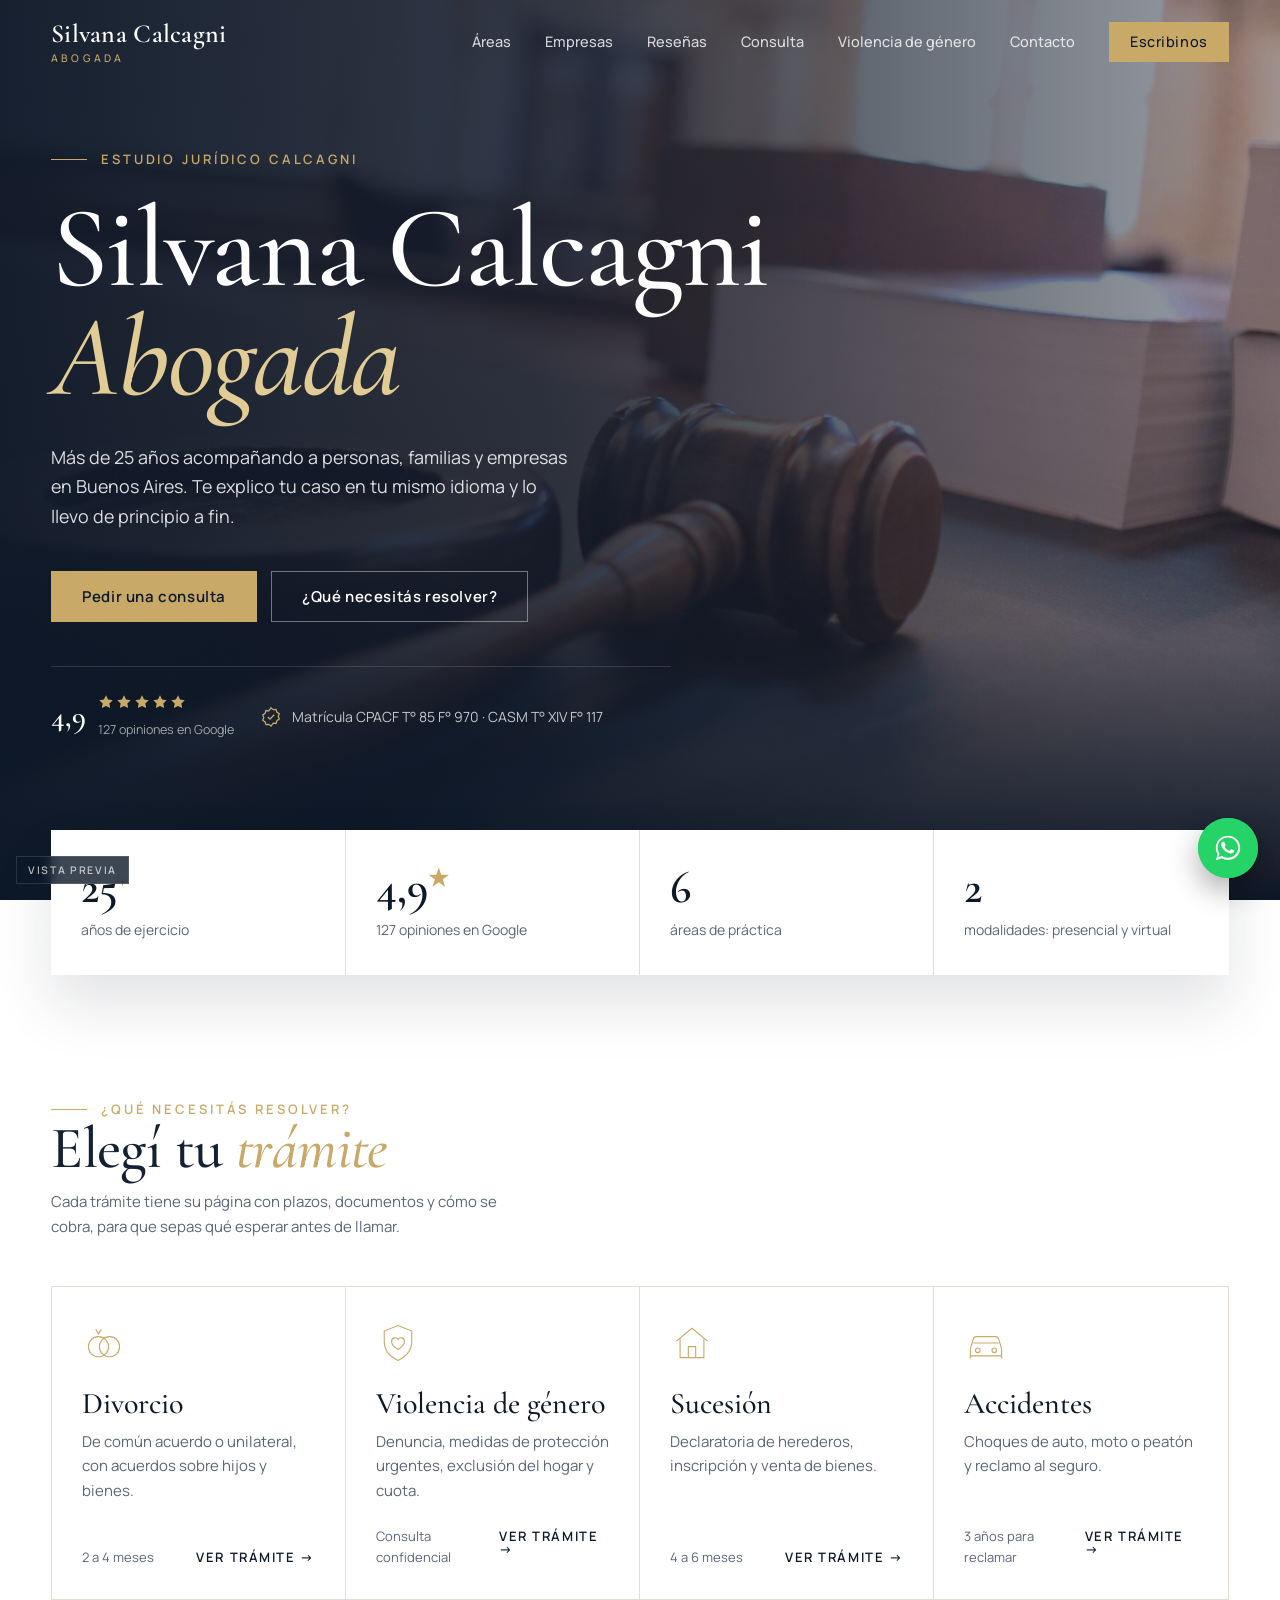
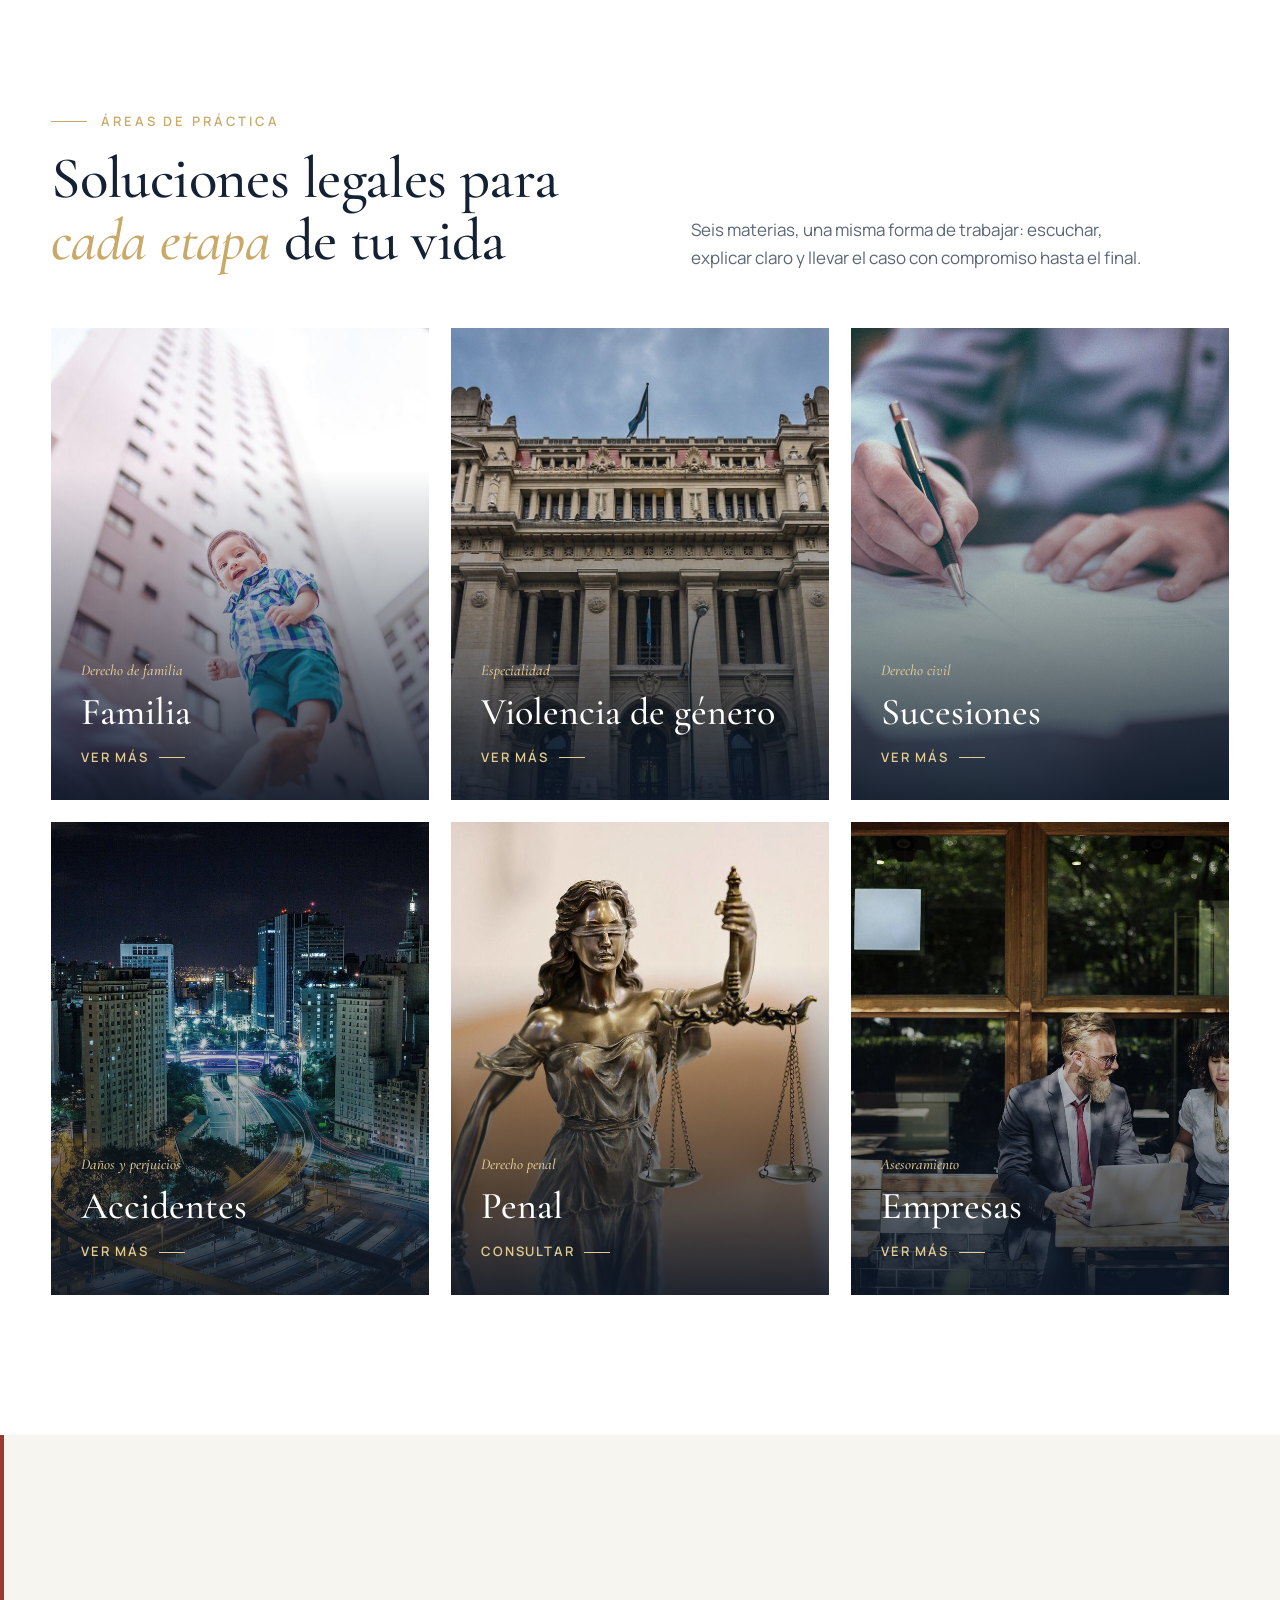
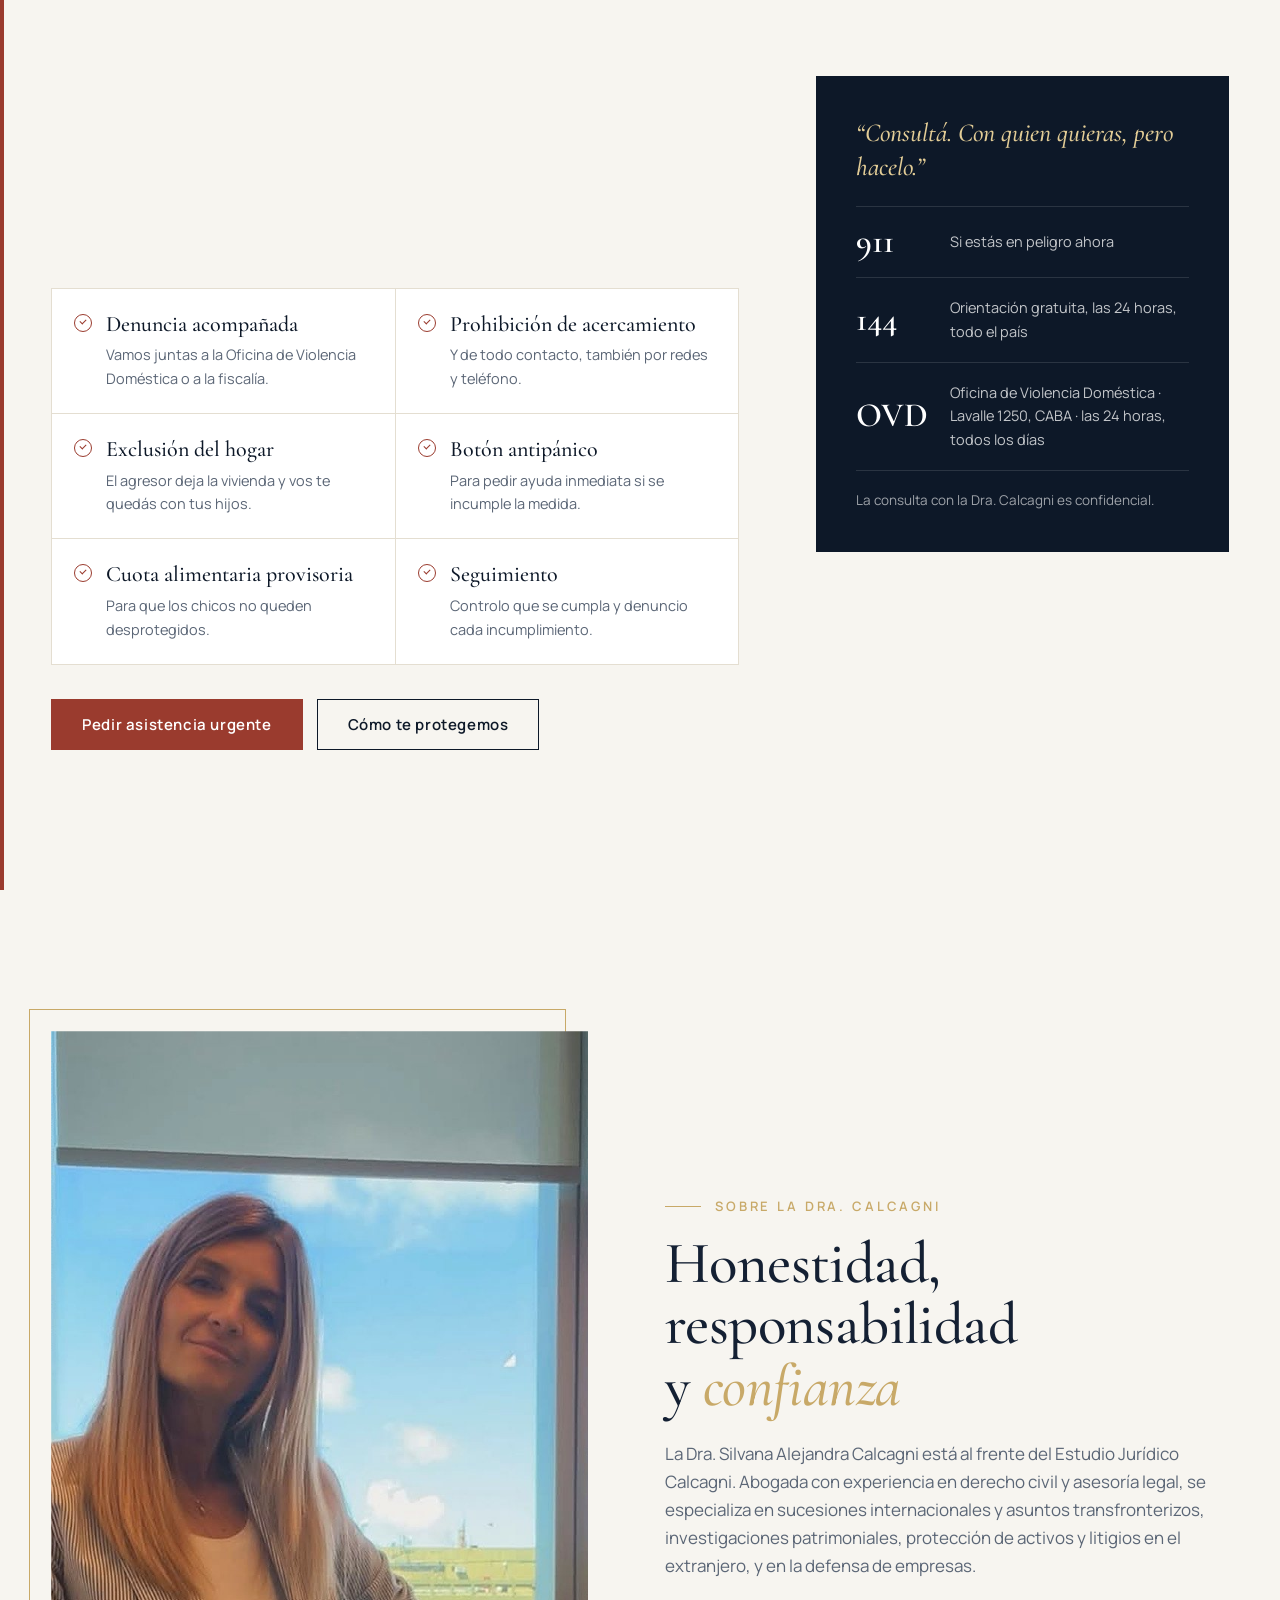
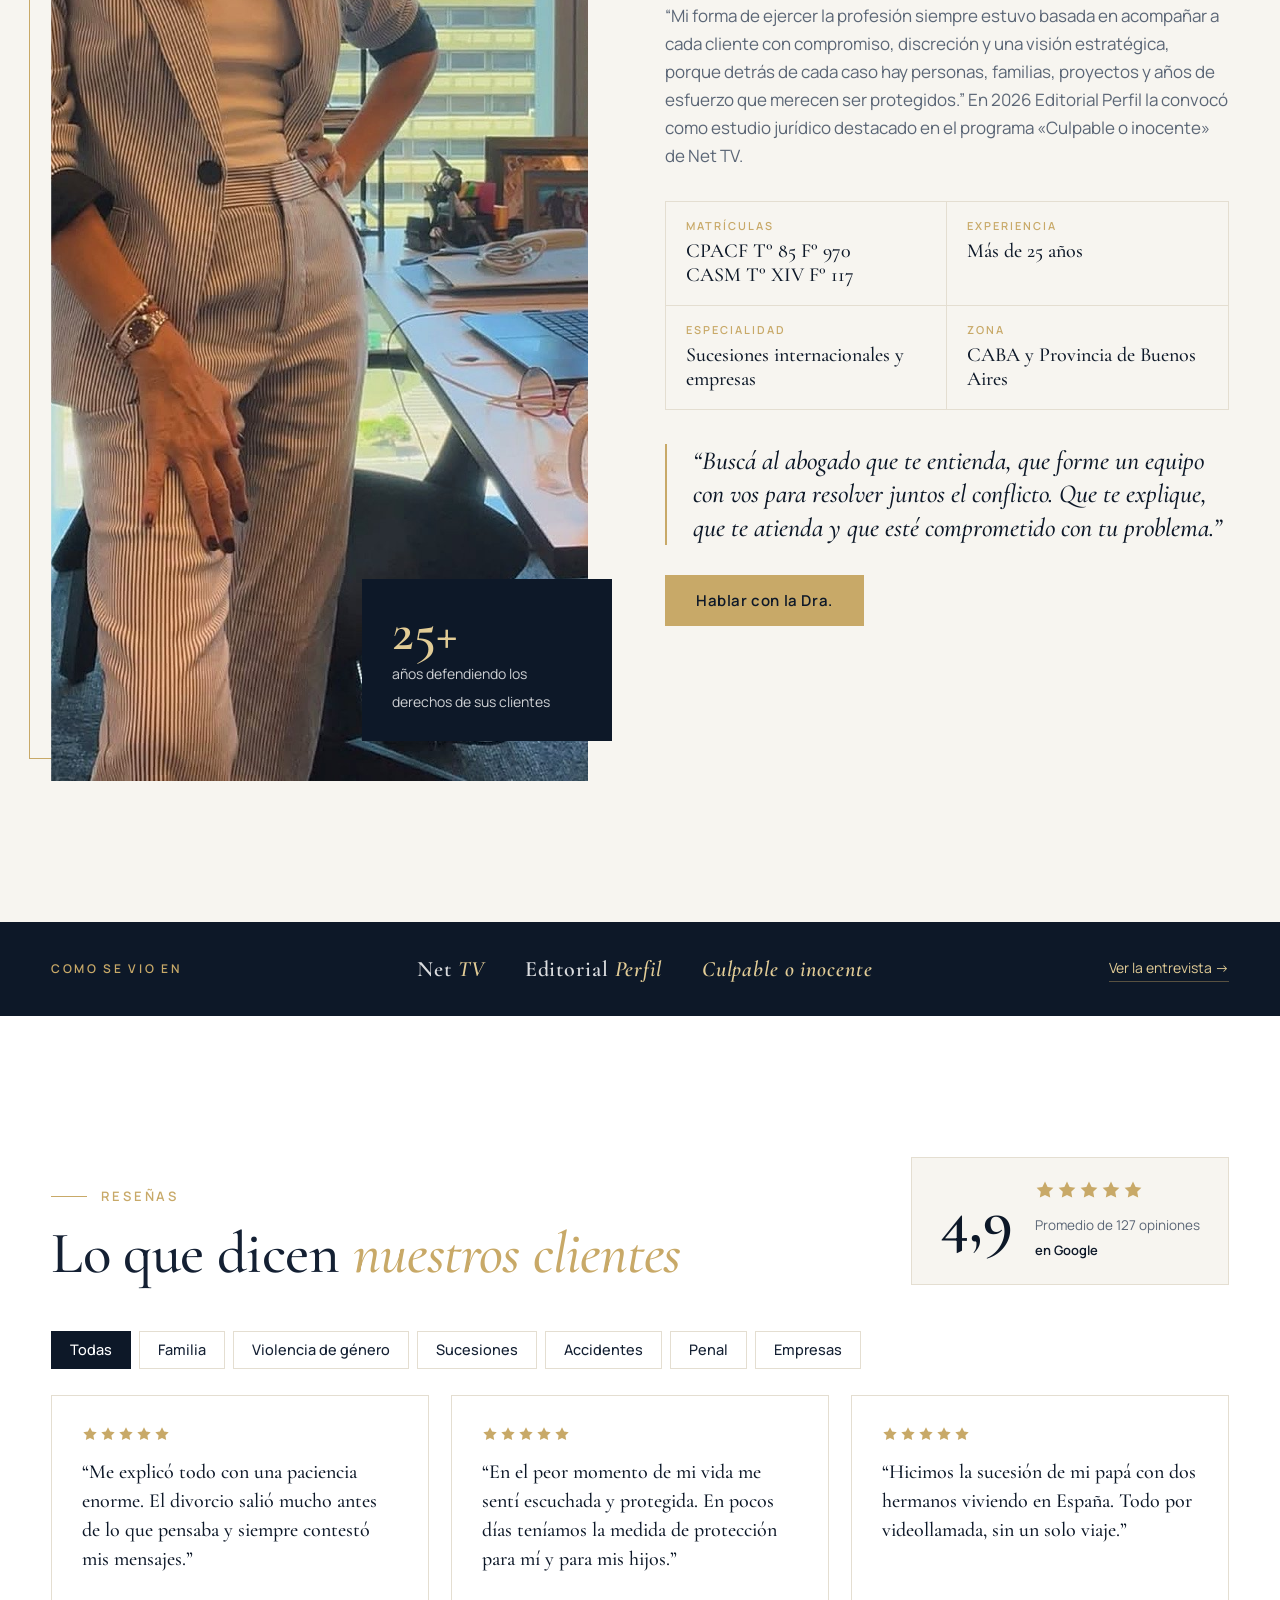
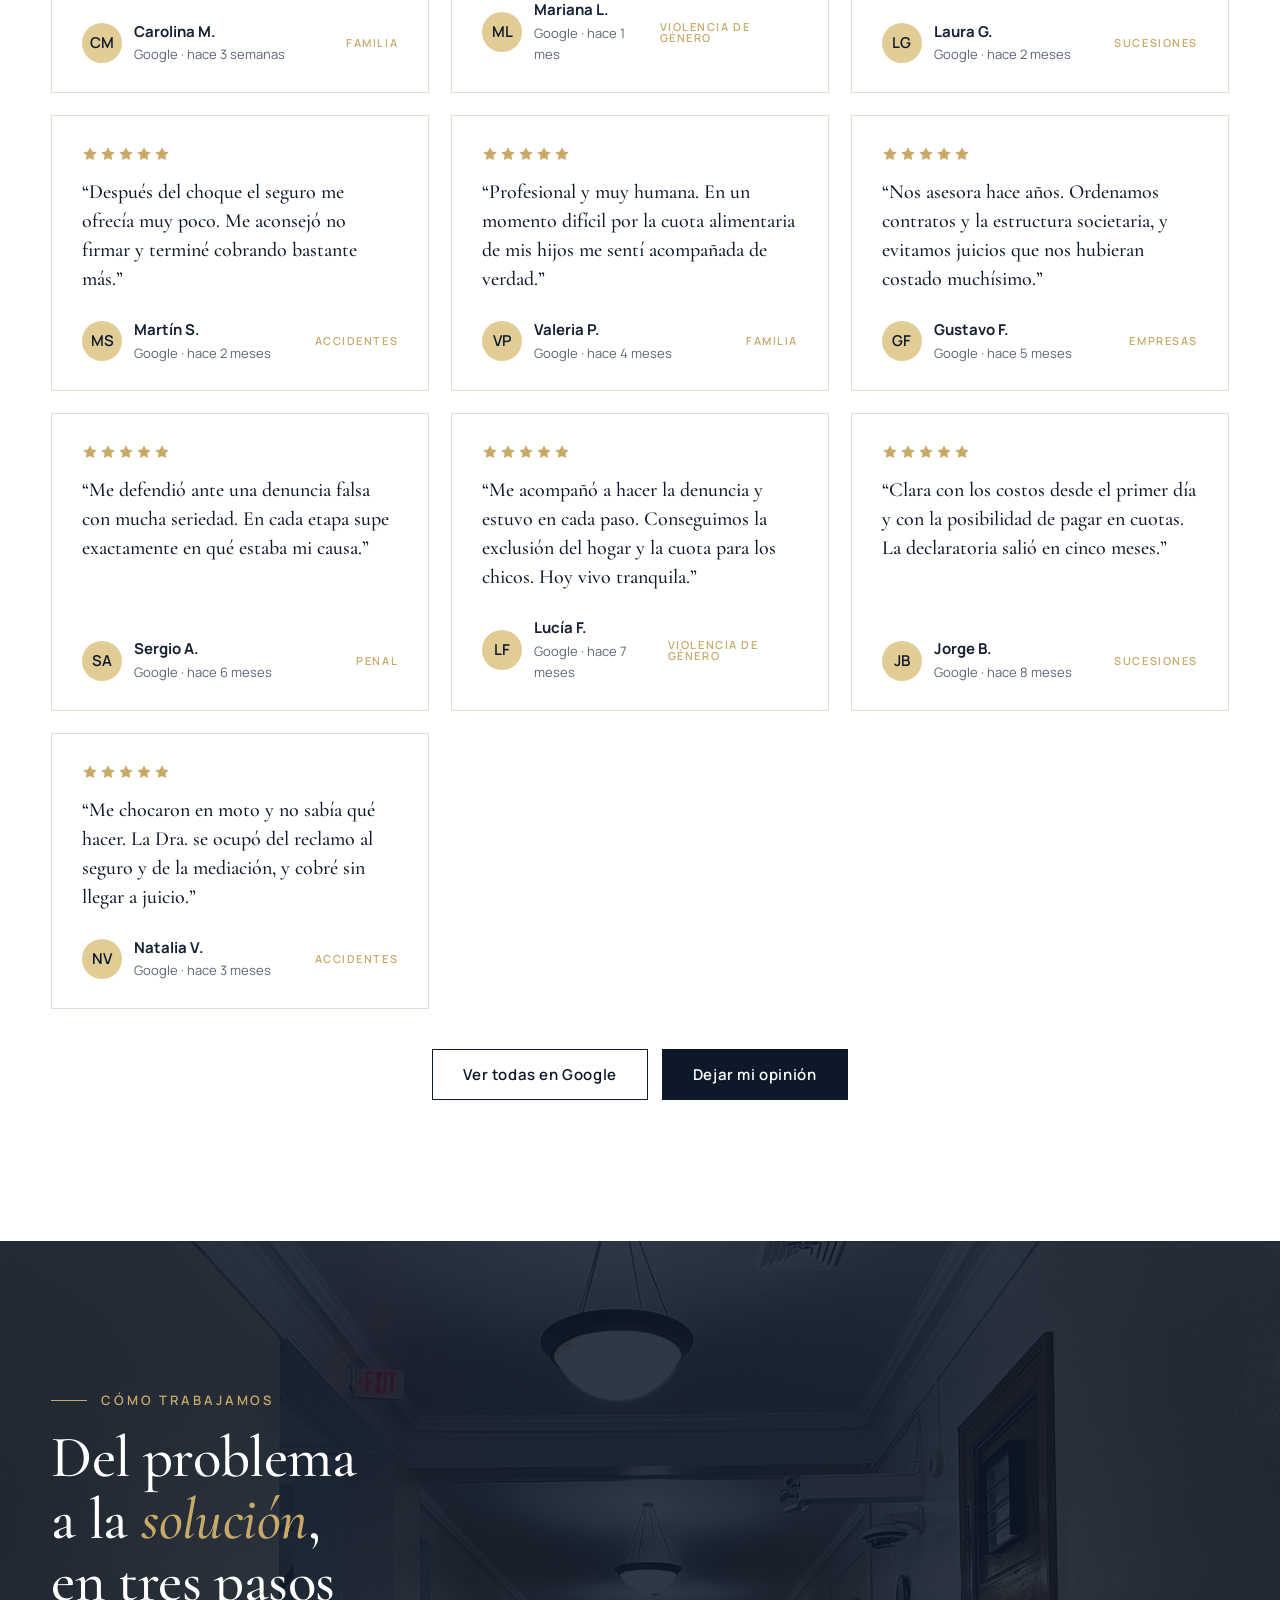
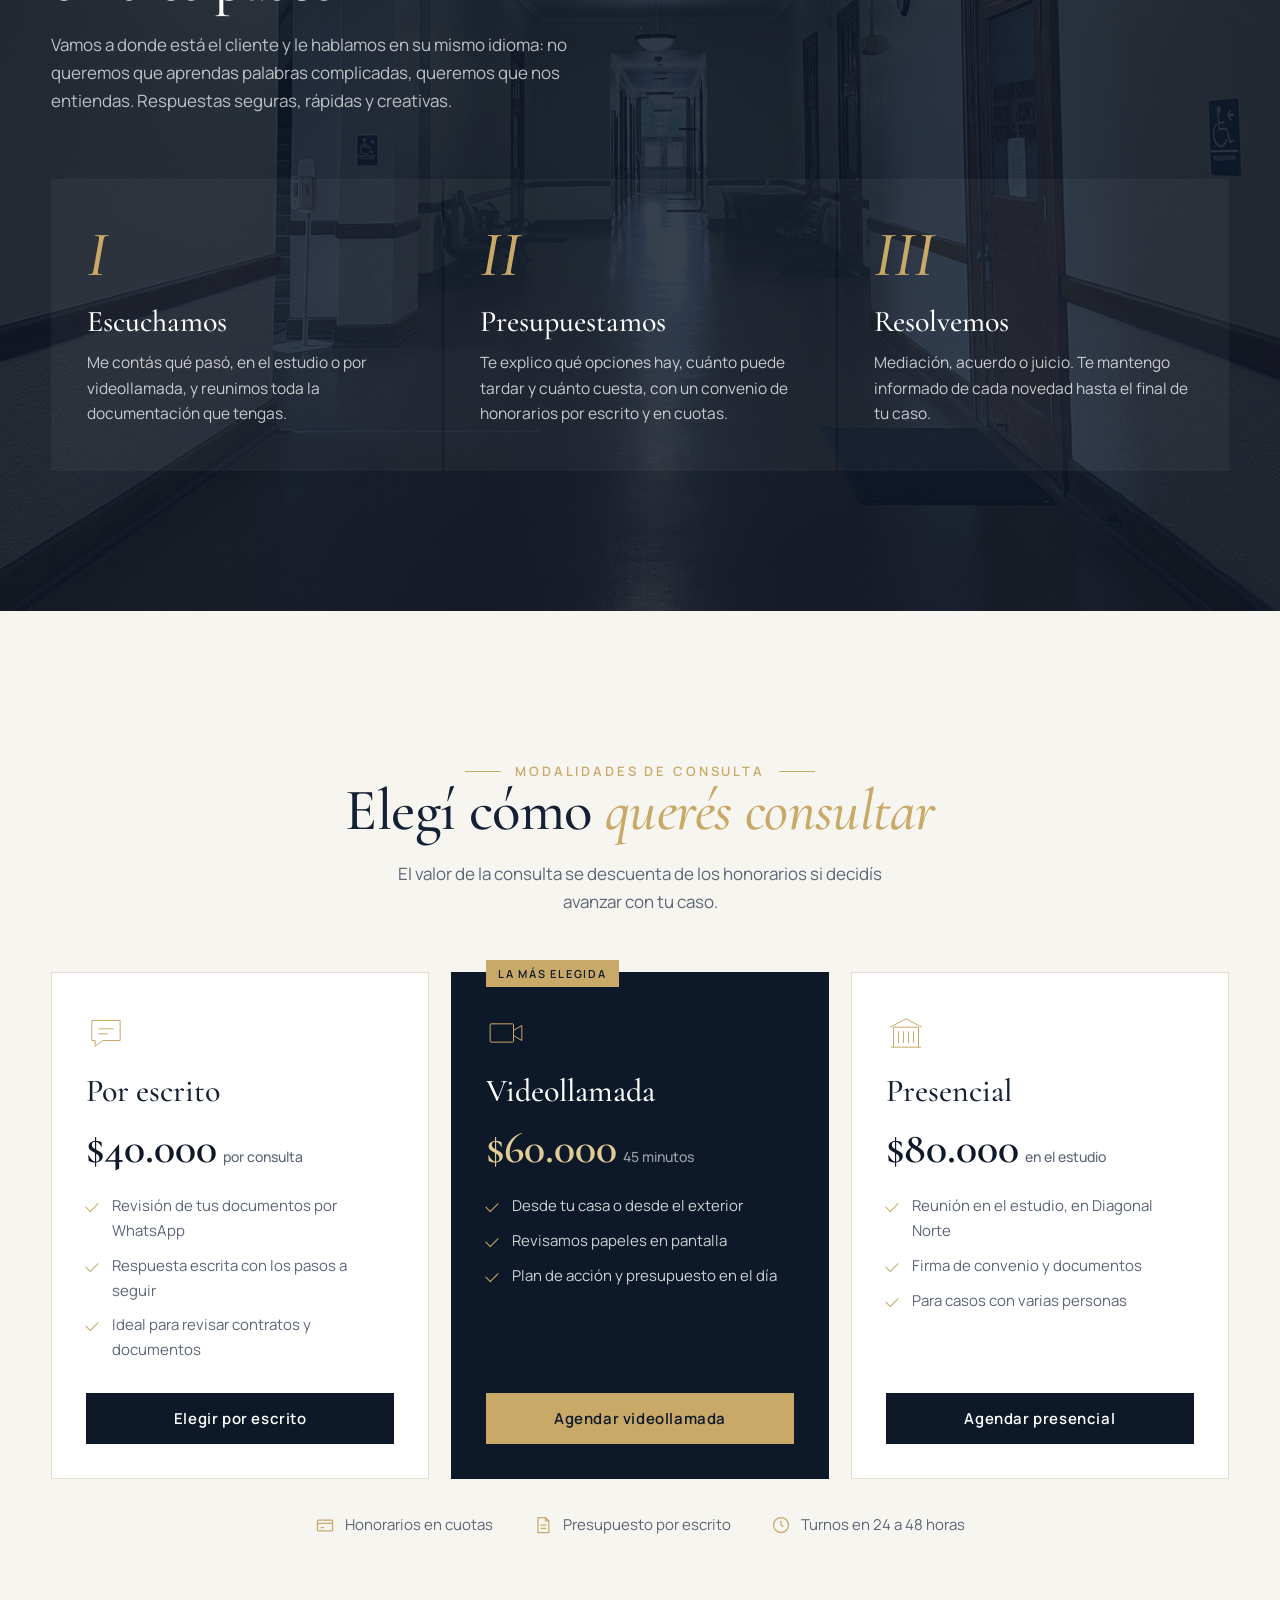
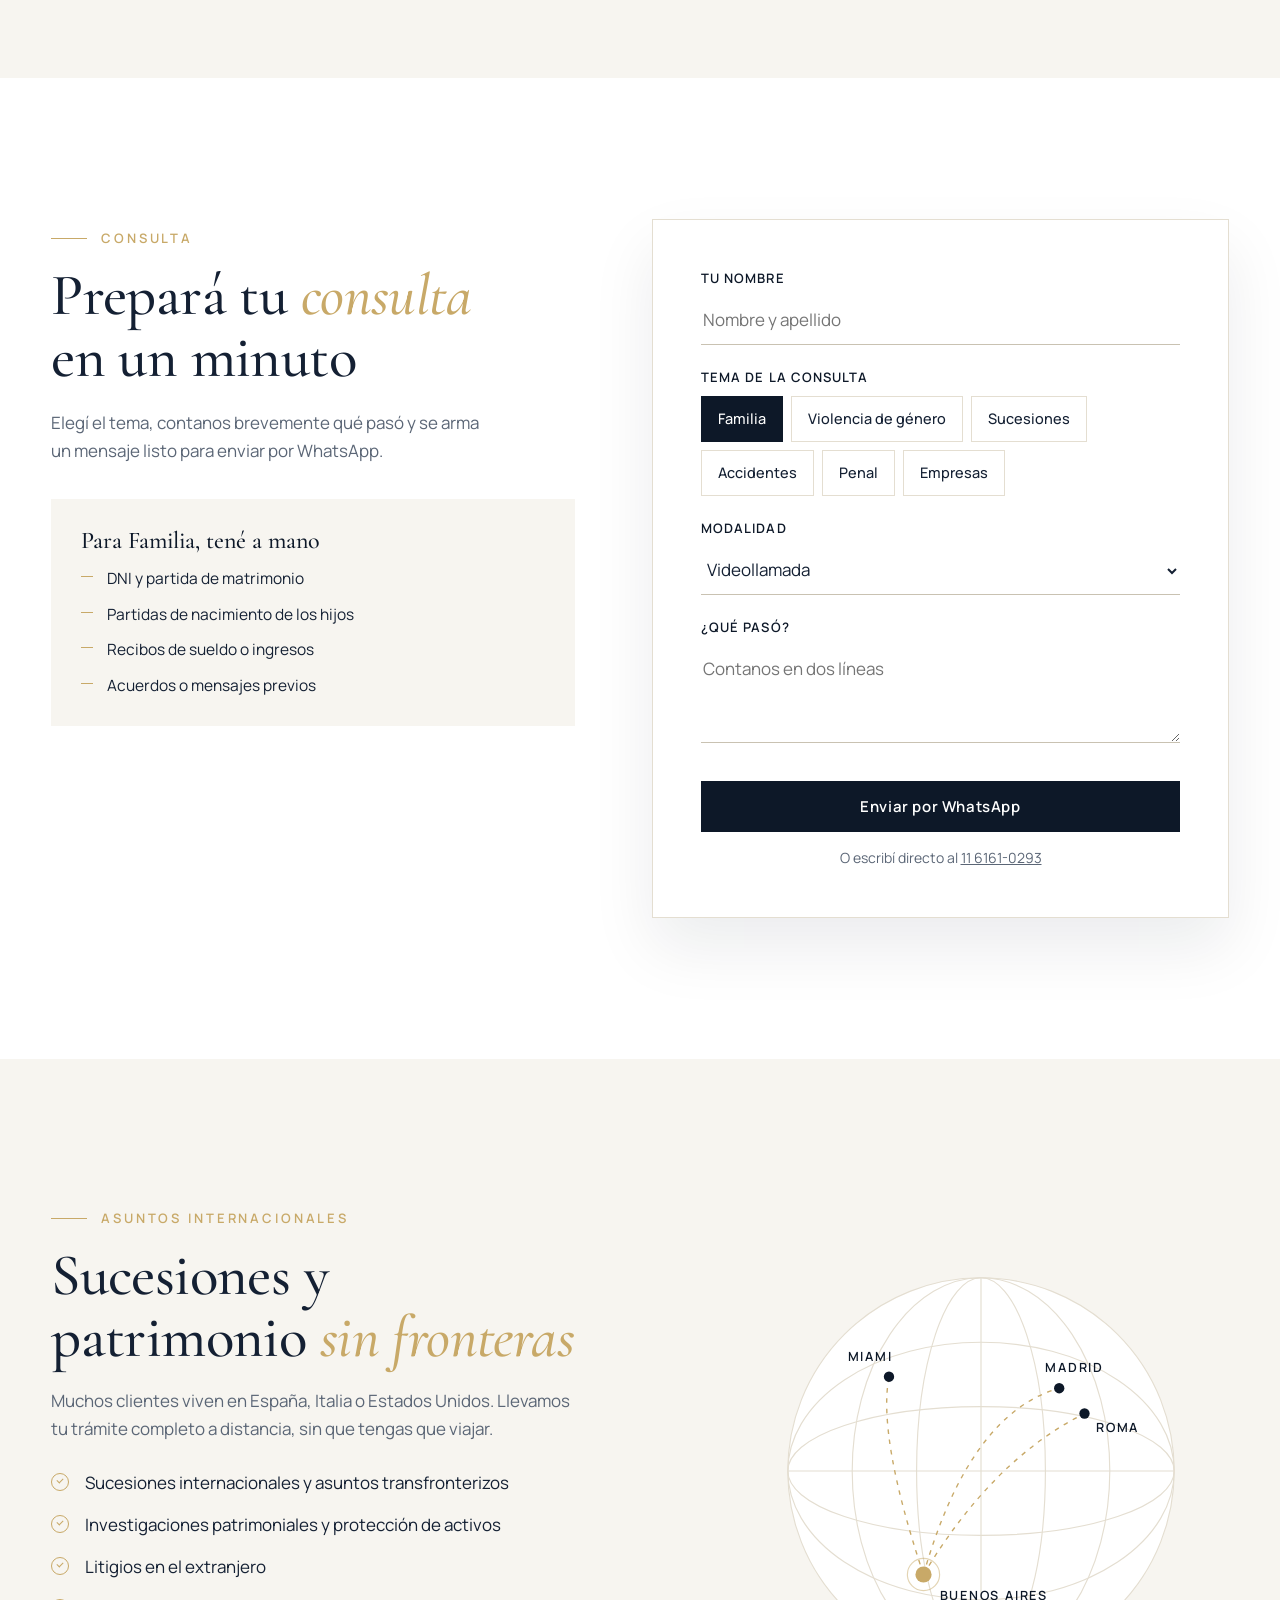
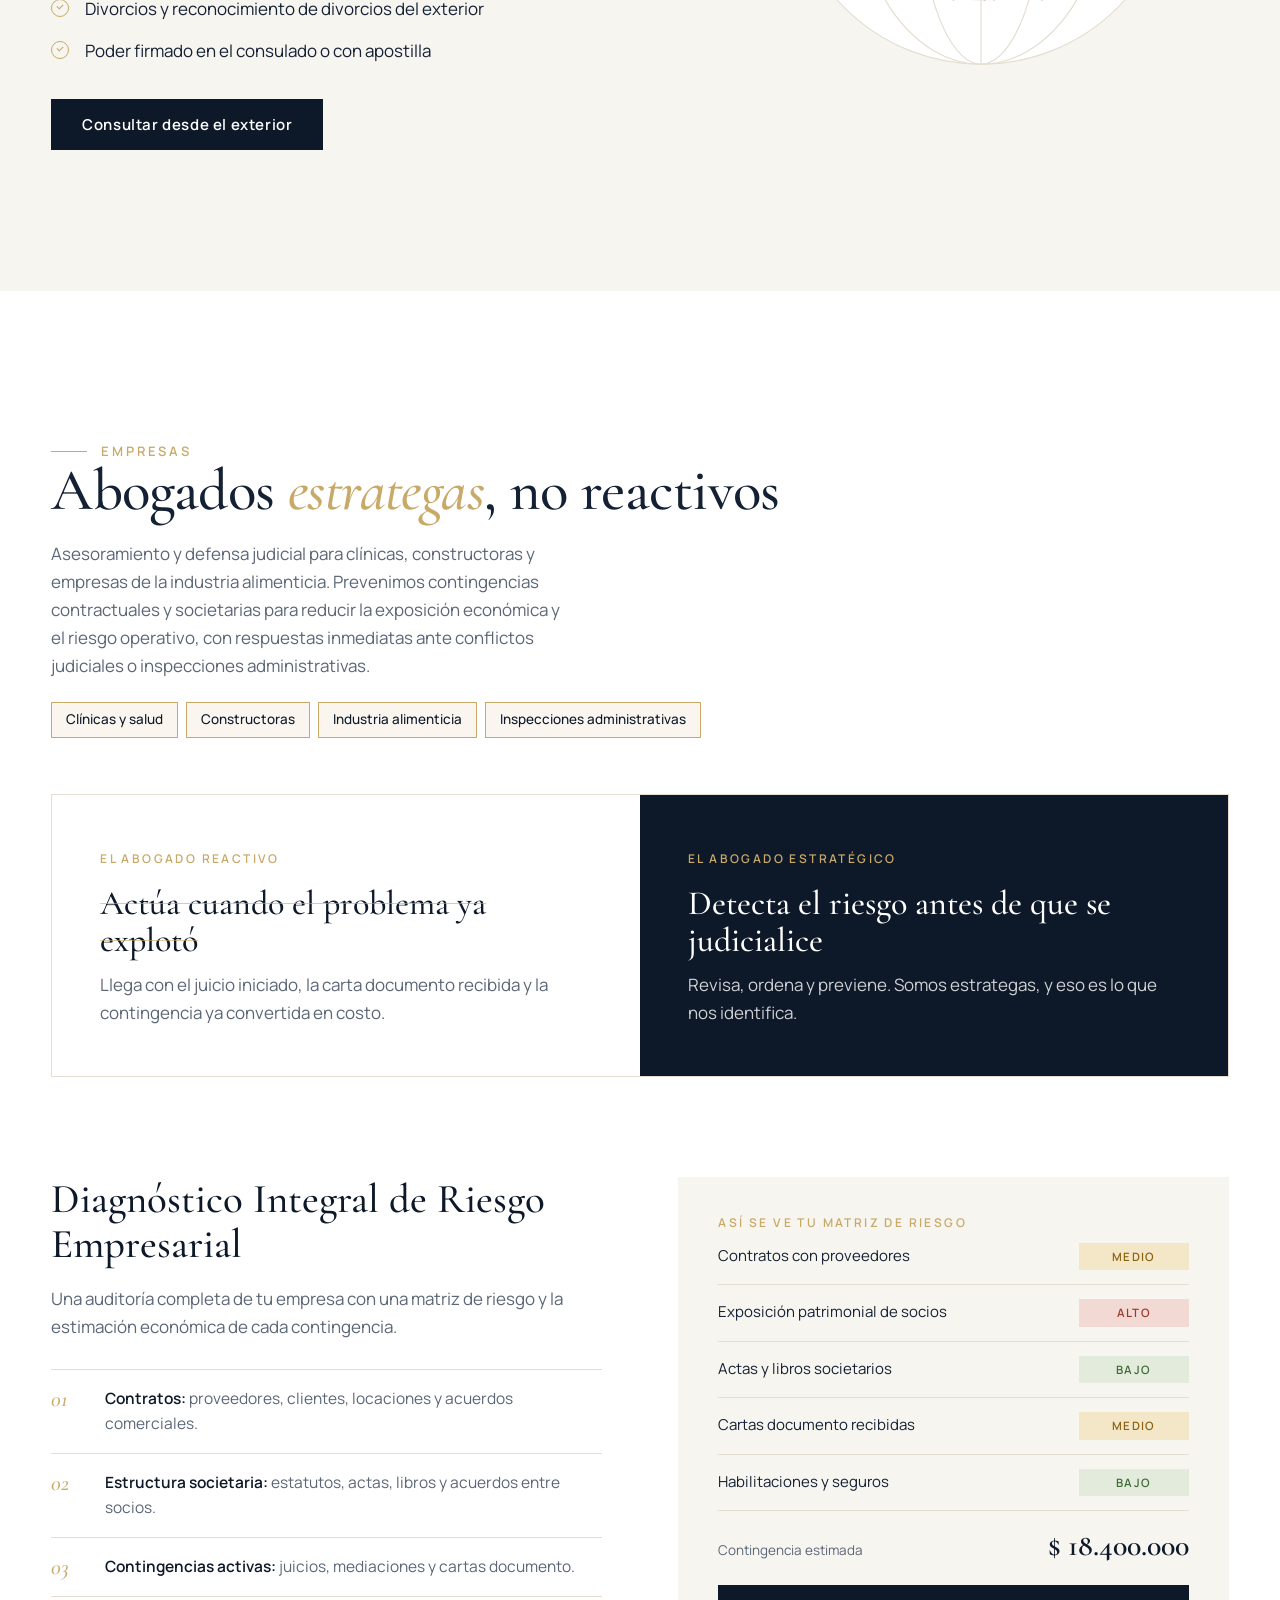
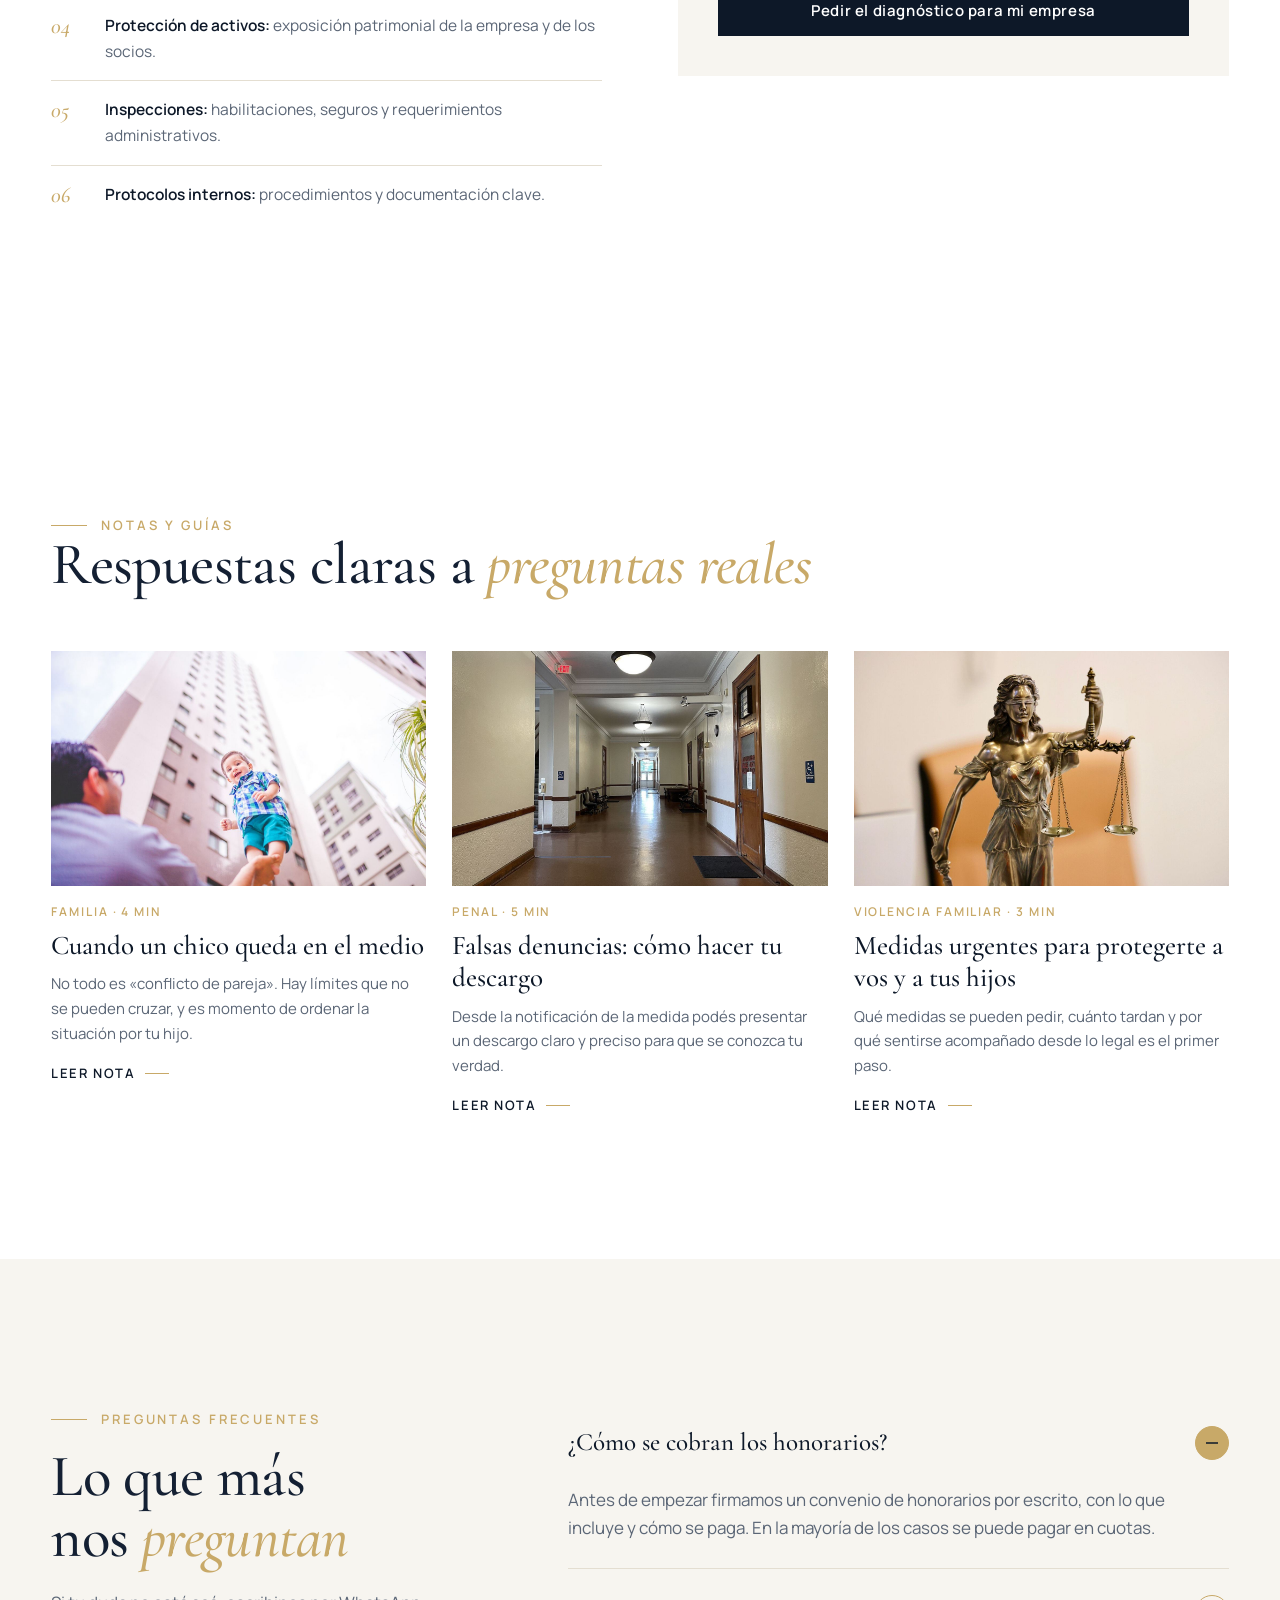
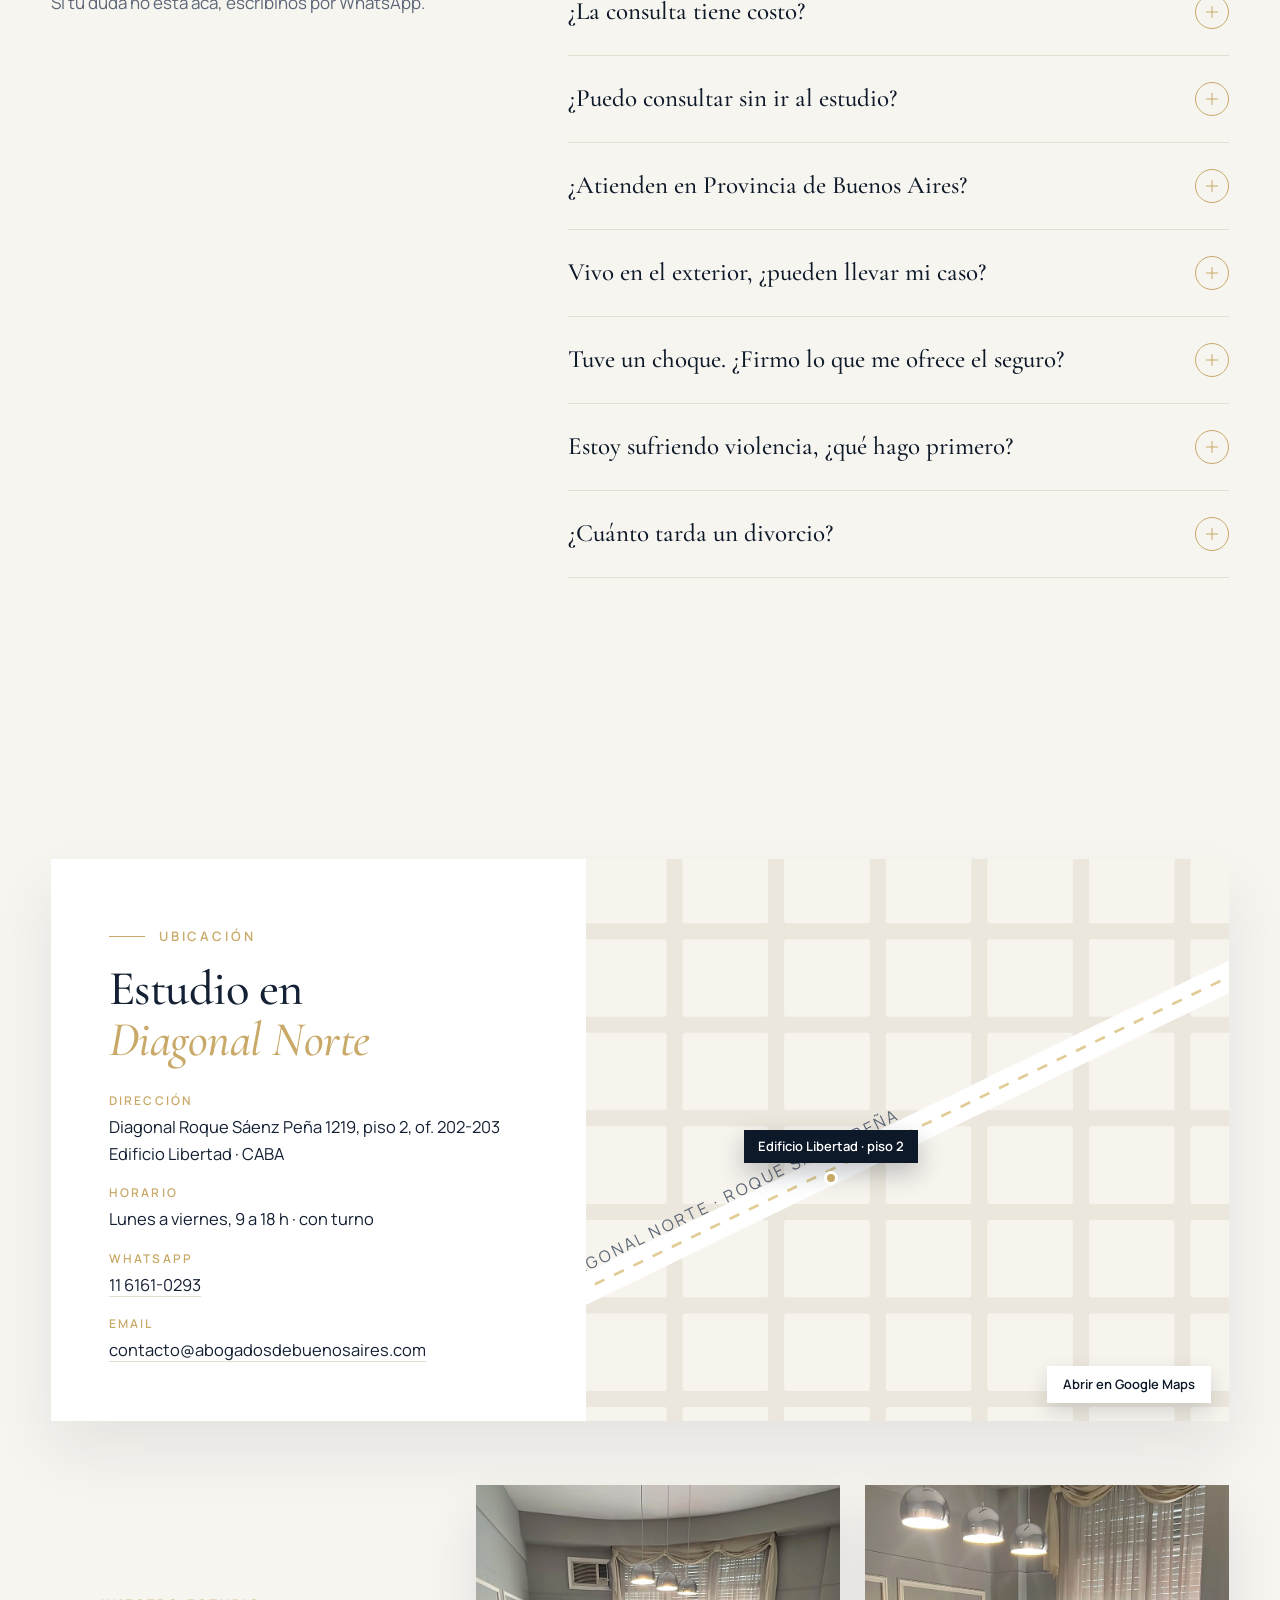
==== commit 098f48e3: "Agregar fotos de la oficina del estudio Co-Authored-By: Claude Opus 5.5 <noreply@anthropic.com> Clau" ====
--- a/vista-previa/index.html
+++ b/vista-previa/index.html
@@ -334,6 +334,15 @@
         <a class="open" href="https://www.google.com/maps/search/?api=1&amp;query=Diagonal+Roque+S%C3%A1enz+Pe%C3%B1a+1219%2C+CABA" target="_blank" rel="noopener">Abrir en Google Maps</a>
       </div>
     </div>
+    <div class="office">
+      <div class="otxt" data-reveal>
+        <span class="kicker">Nuestro estudio</span>
+        <h3>Un lugar tranquilo para <em>hablar en confianza</em></h3>
+        <p>Te recibimos en un espacio cálido y reservado, pensado para que puedas contar lo que te pasa con tiempo y sin apuro. Si preferís, la consulta también puede ser por videollamada.</p>
+      </div>
+      <figure data-reveal style="--d:1"><img src="../imagenes/estudio-1.jpg" alt="Sala de reuniones del estudio, con mesa de madera y biblioteca" loading="lazy" width="900" height="1125"><figcaption>Sala de reuniones</figcaption></figure>
+      <figure data-reveal style="--d:2"><img src="../imagenes/estudio-2.jpg" alt="Oficina de trabajo del estudio, con escritorios y expedientes" loading="lazy" width="900" height="1125"><figcaption>Oficina de trabajo</figcaption></figure>
+    </div>
   </div>
 </section>
 
--- a/vista-previa/estilos.css
+++ b/vista-previa/estilos.css
@@ -592,3 +592,18 @@
 .help .sm { margin-top: 18px; font-size: 13.5px; color: #ffffff99; }
 @media (max-width: 1000px) { .vg .grid { grid-template-columns: 1fr; } .help { position: static; } }
 @media (max-width: 640px) { .medidas { grid-template-columns: 1fr; } .vg .ctas .btn { width: 100%; justify-content: center; } }
+
+/* fotos del estudio */
+.office { display: grid; grid-template-columns: 1.1fr 1fr 1fr; gap: clamp(16px, 2vw, 28px); margin-top: clamp(40px, 5vw, 70px); align-items: end; }
+.office .otxt { align-self: center; padding-right: clamp(0px, 2vw, 30px); }
+.office h3 { margin: 16px 0 0; font: 500 clamp(28px, 2.8vw, 38px)/1.1 var(--serif); }
+.office h3 em { color: var(--gold); }
+.office p { margin: 18px 0 0; color: var(--muted, #5b6676); }
+.office figure { margin: 0; position: relative; overflow: hidden; box-shadow: 0 24px 50px #0d182818; }
+.office img { display: block; width: 100%; height: auto; aspect-ratio: 4 / 5; object-fit: cover; transition: transform .8s ease; }
+.office figure:hover img { transform: scale(1.03); }
+.office figcaption { position: absolute; left: 0; right: 0; bottom: 0; padding: 40px 18px 14px; font: 600 11.5px/1 var(--sans); letter-spacing: .18em; text-transform: uppercase; color: #fff; background: linear-gradient(transparent, #0d1828cc); }
+@media (max-width: 900px) {
+  .office { grid-template-columns: 1fr 1fr; }
+  .office .otxt { grid-column: 1 / -1; padding: 0; }
+}
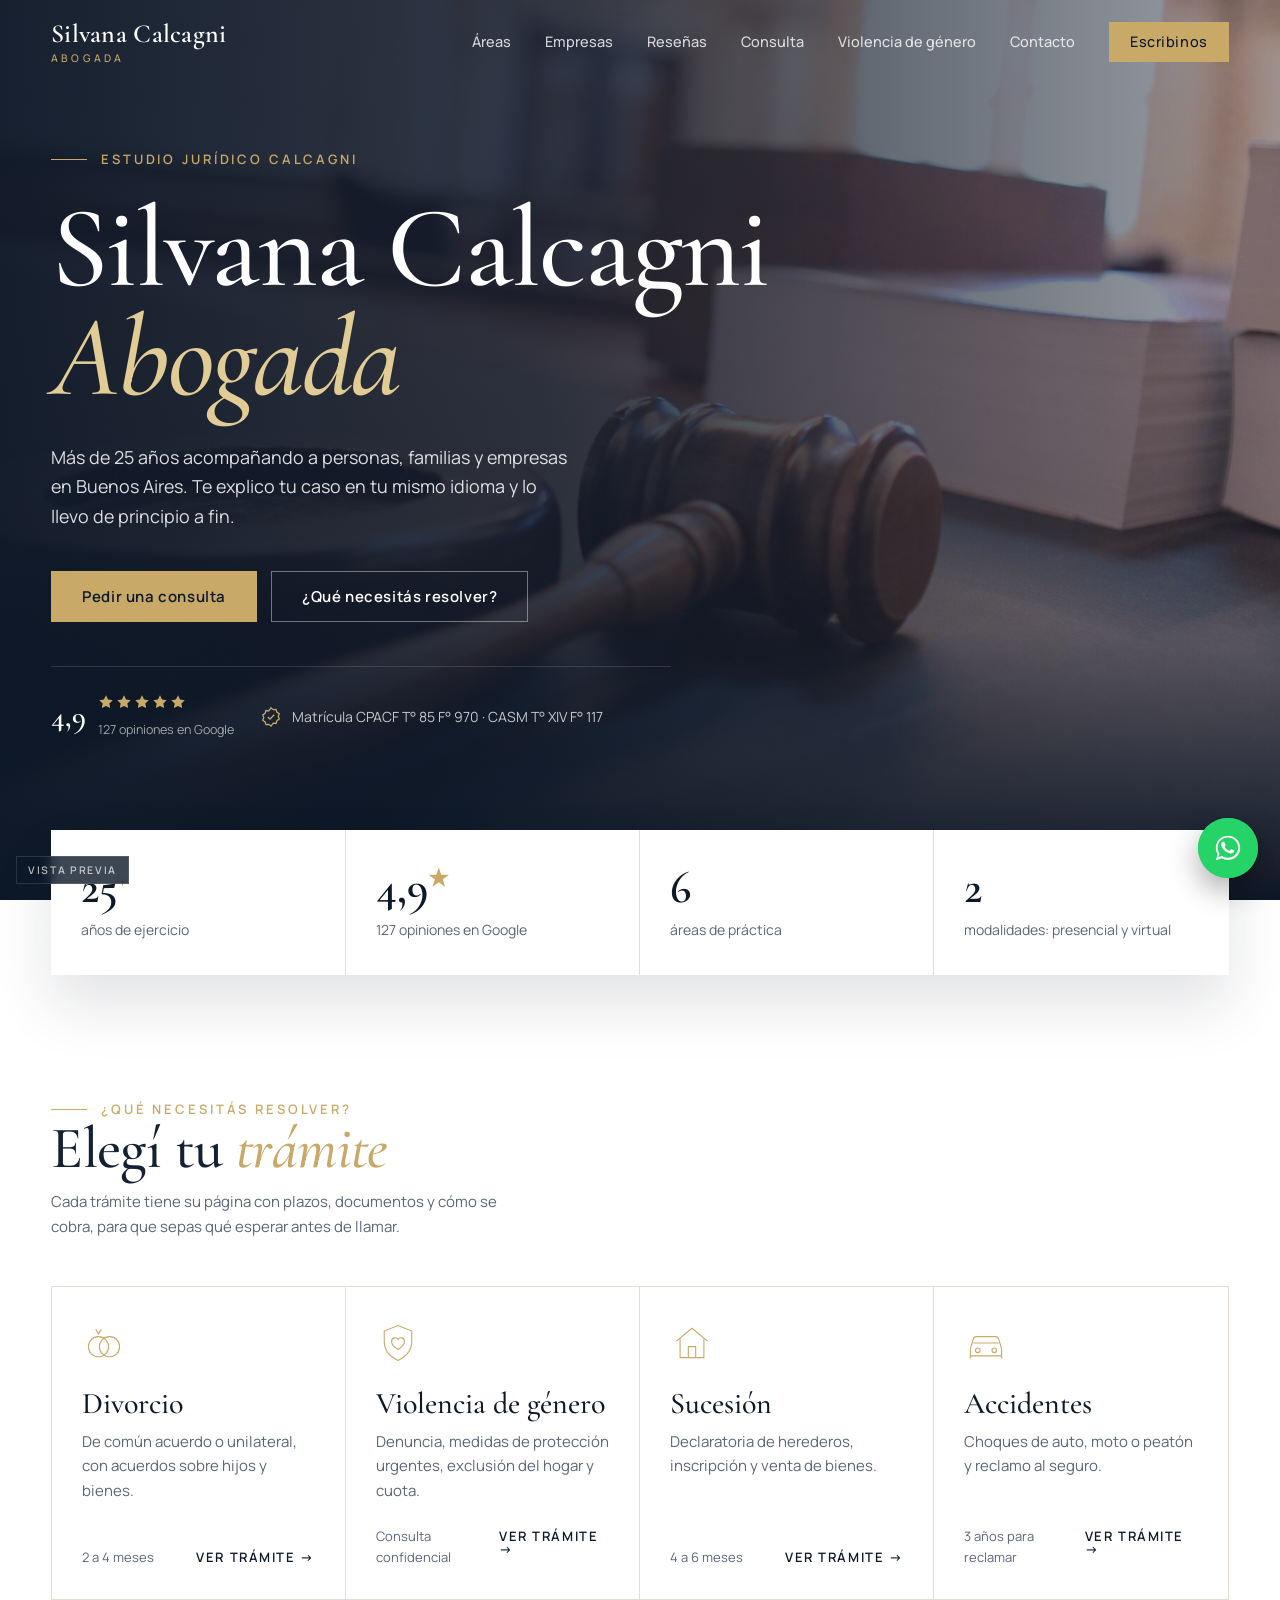
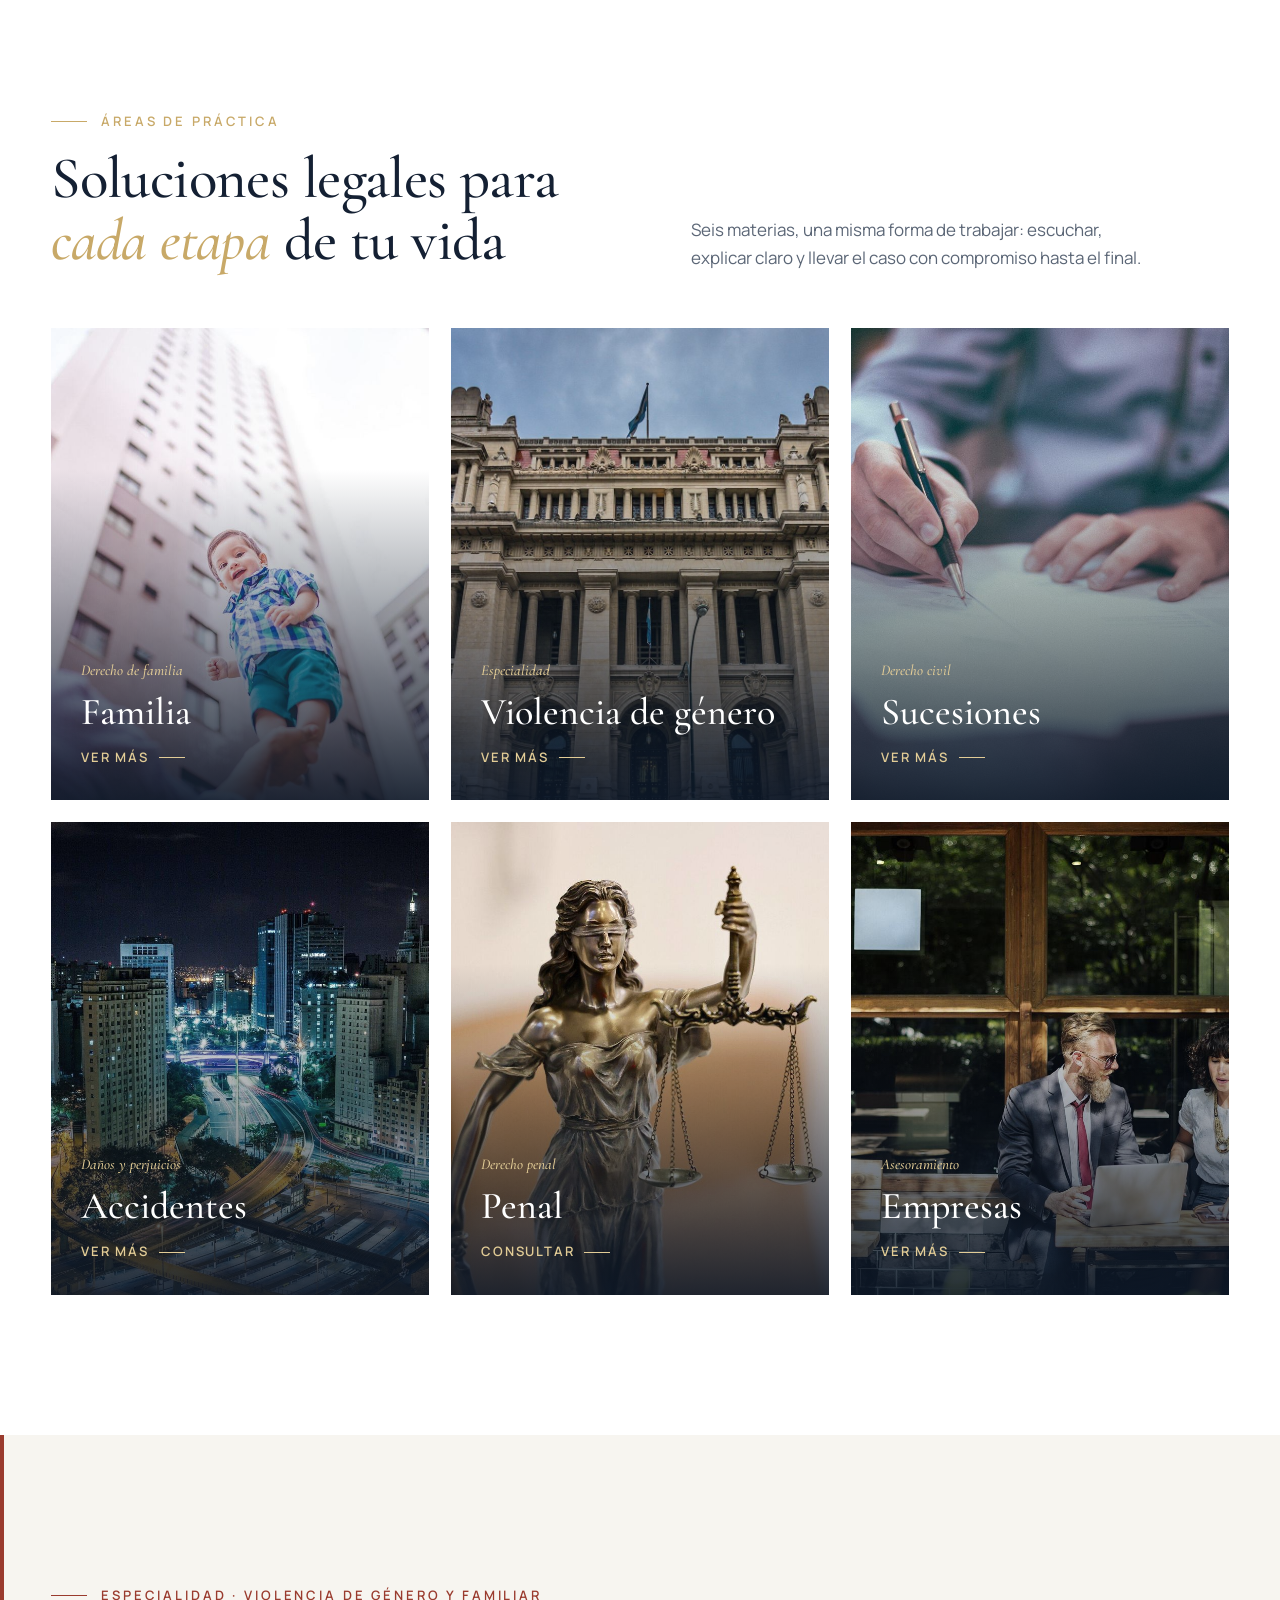
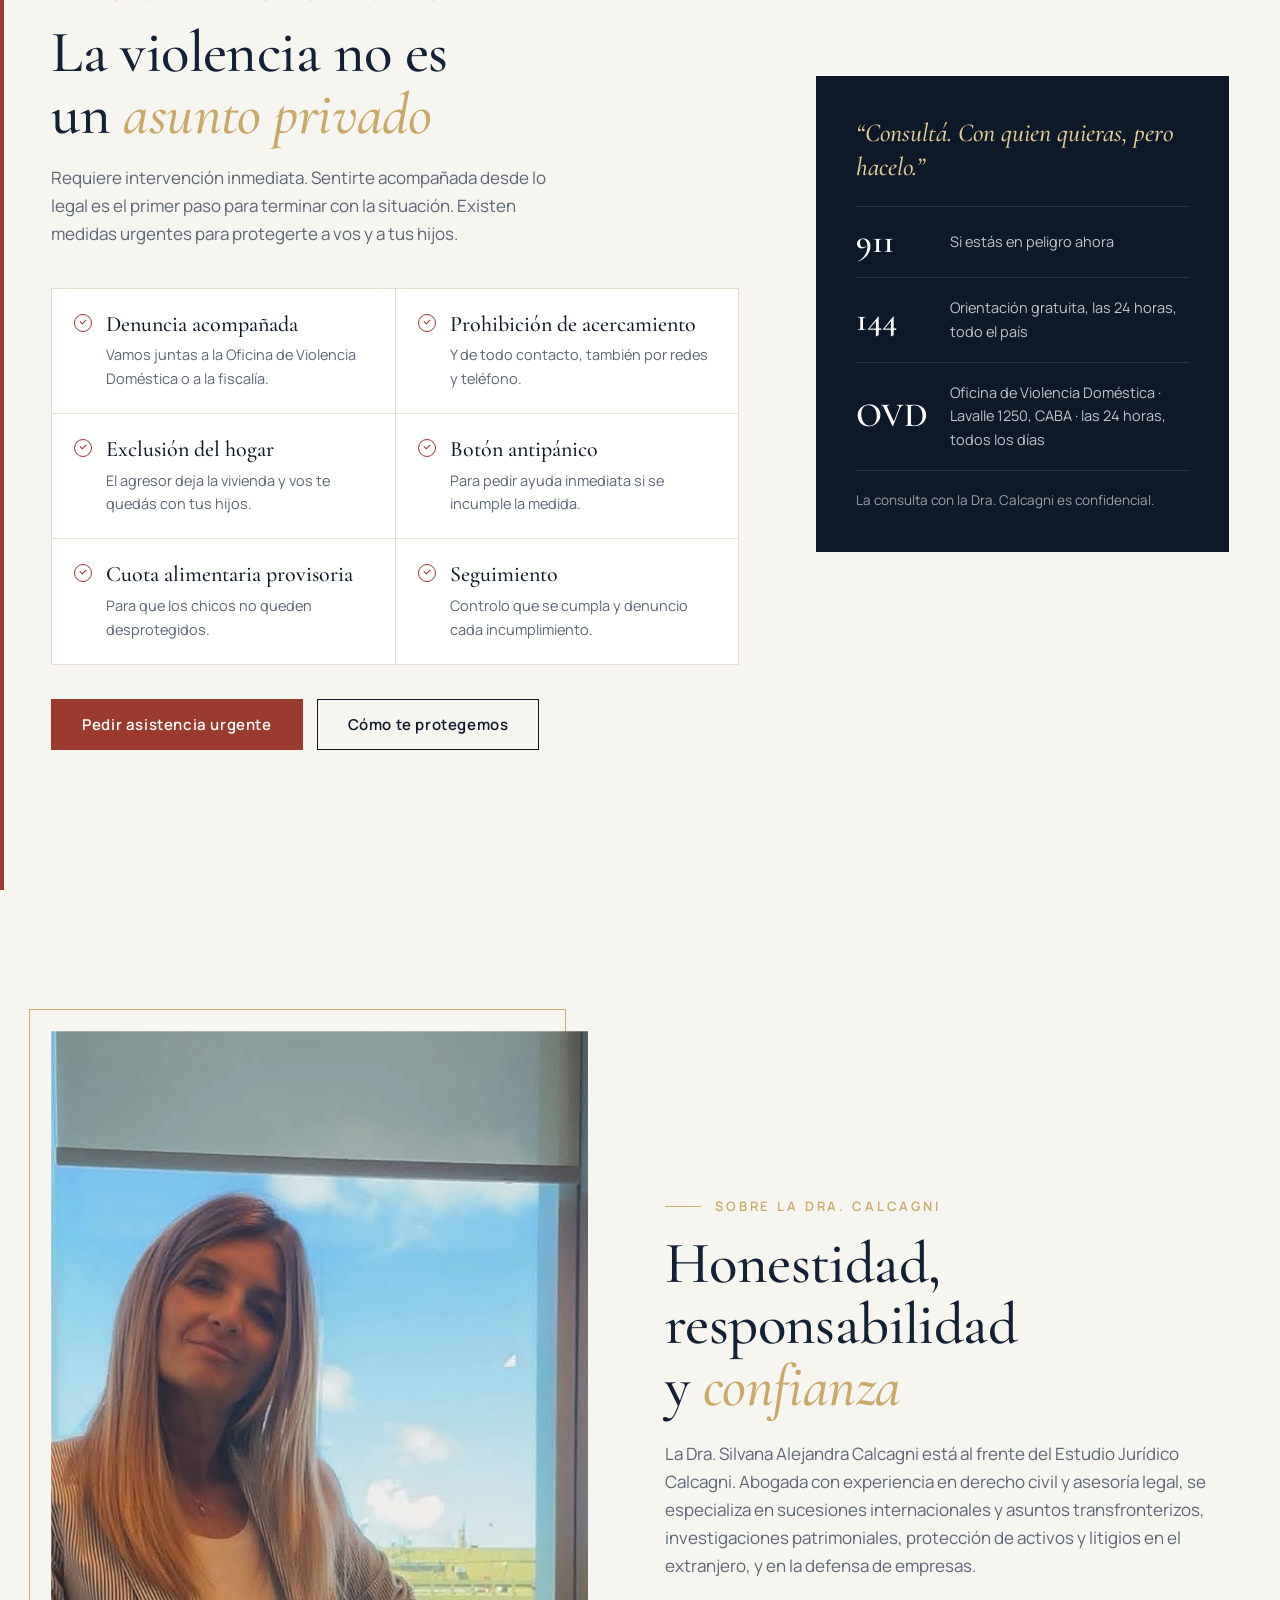
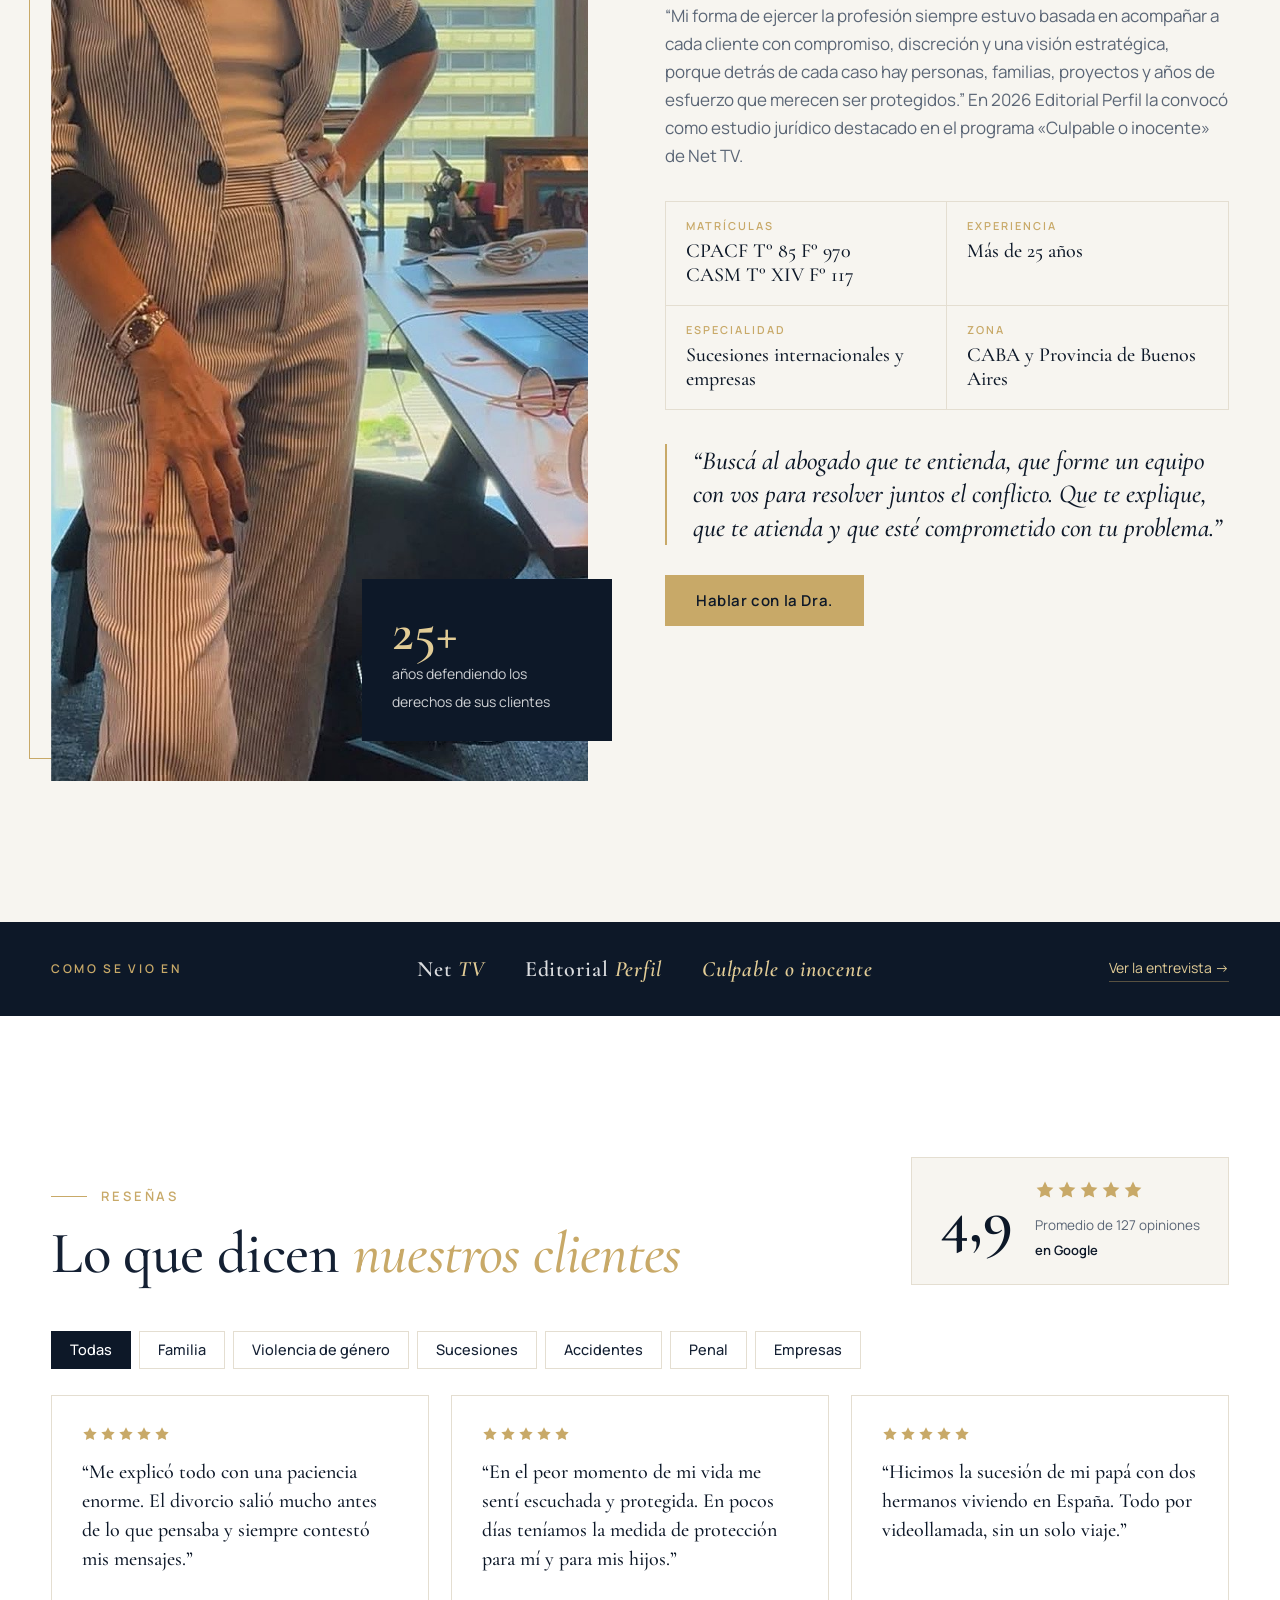
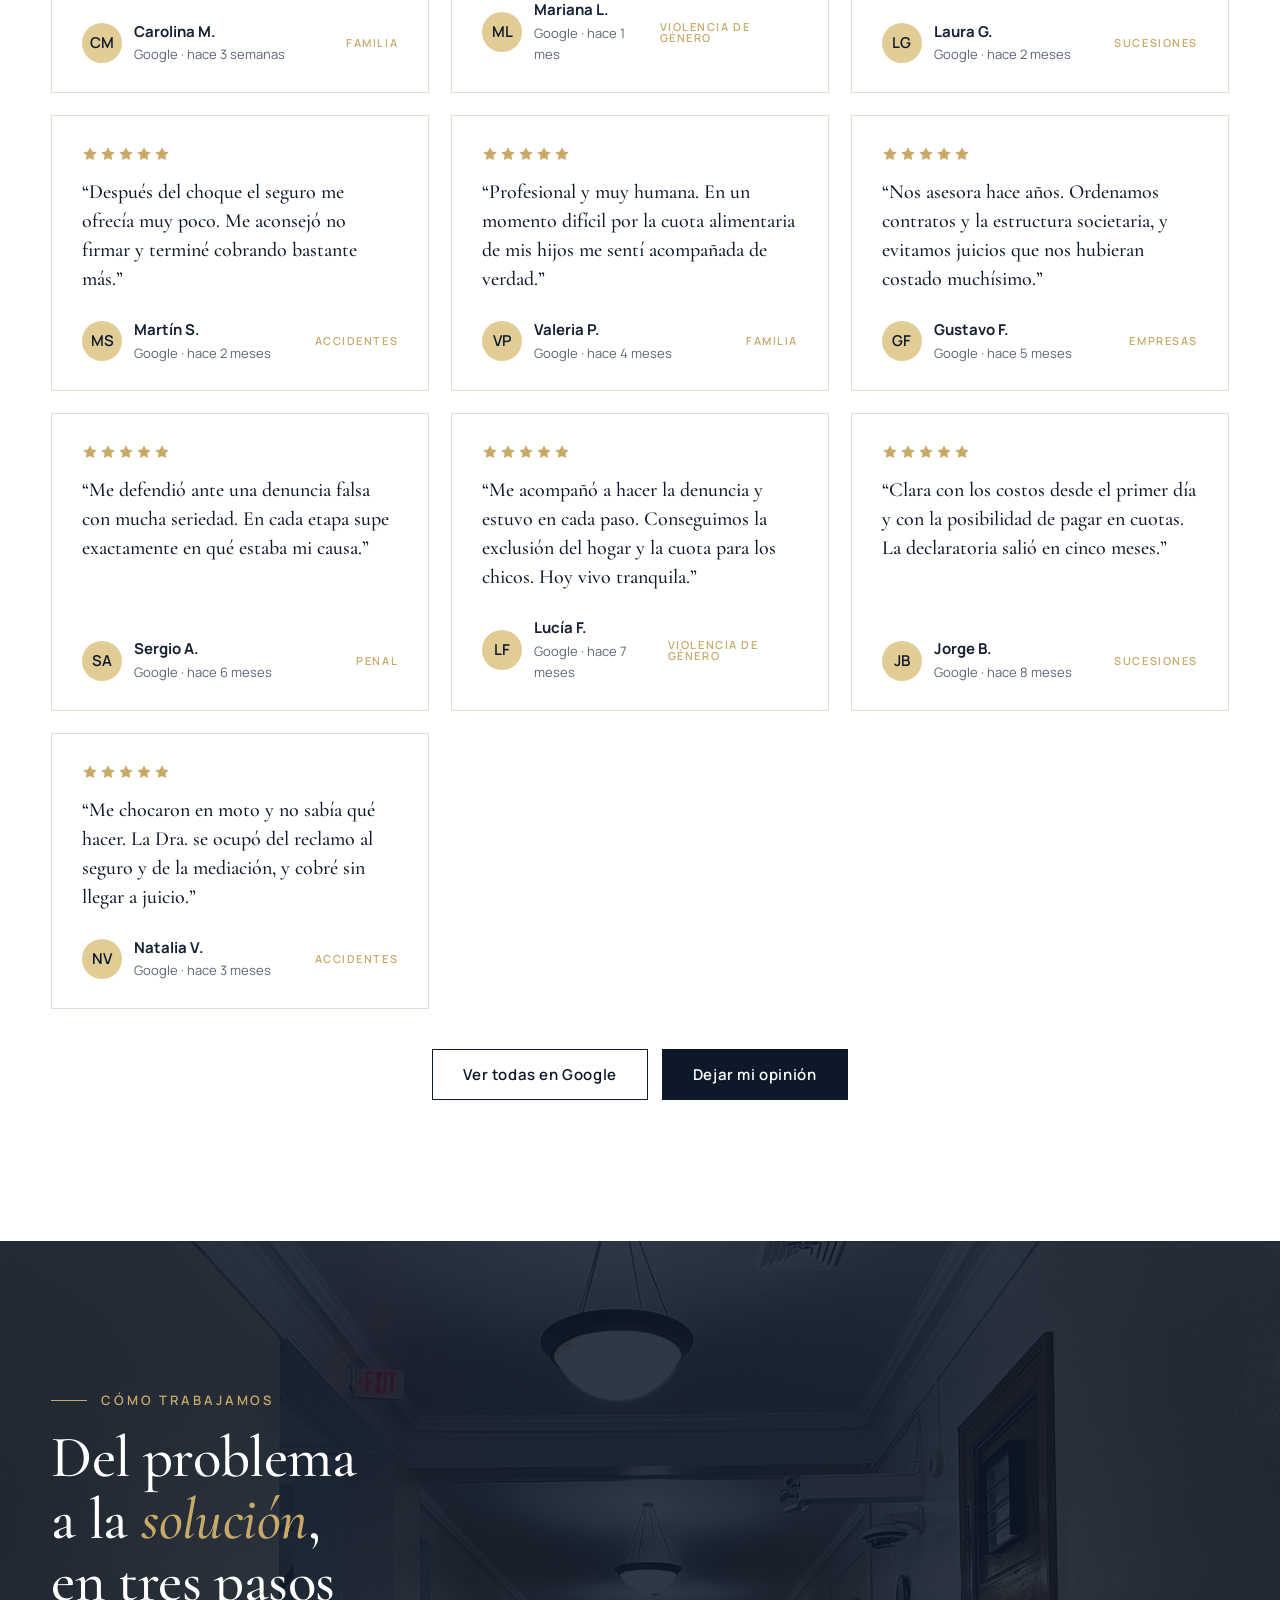
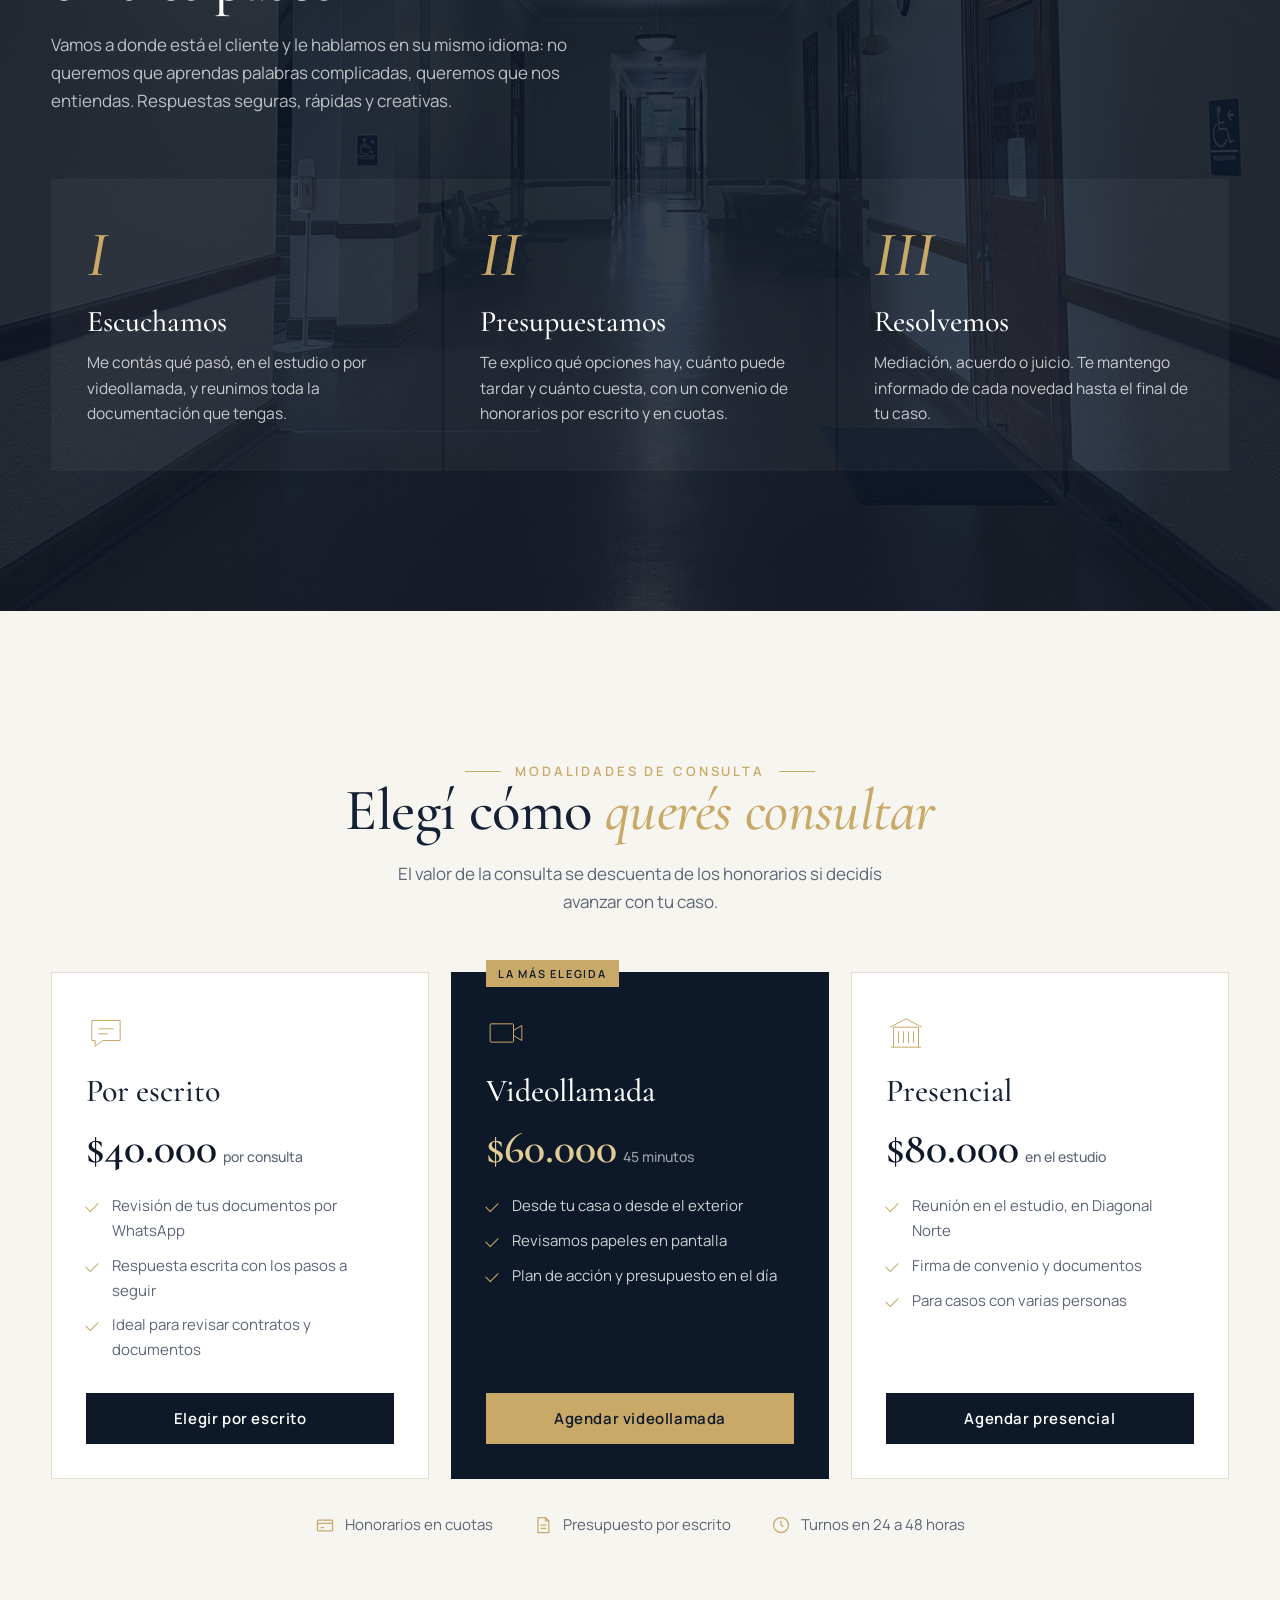
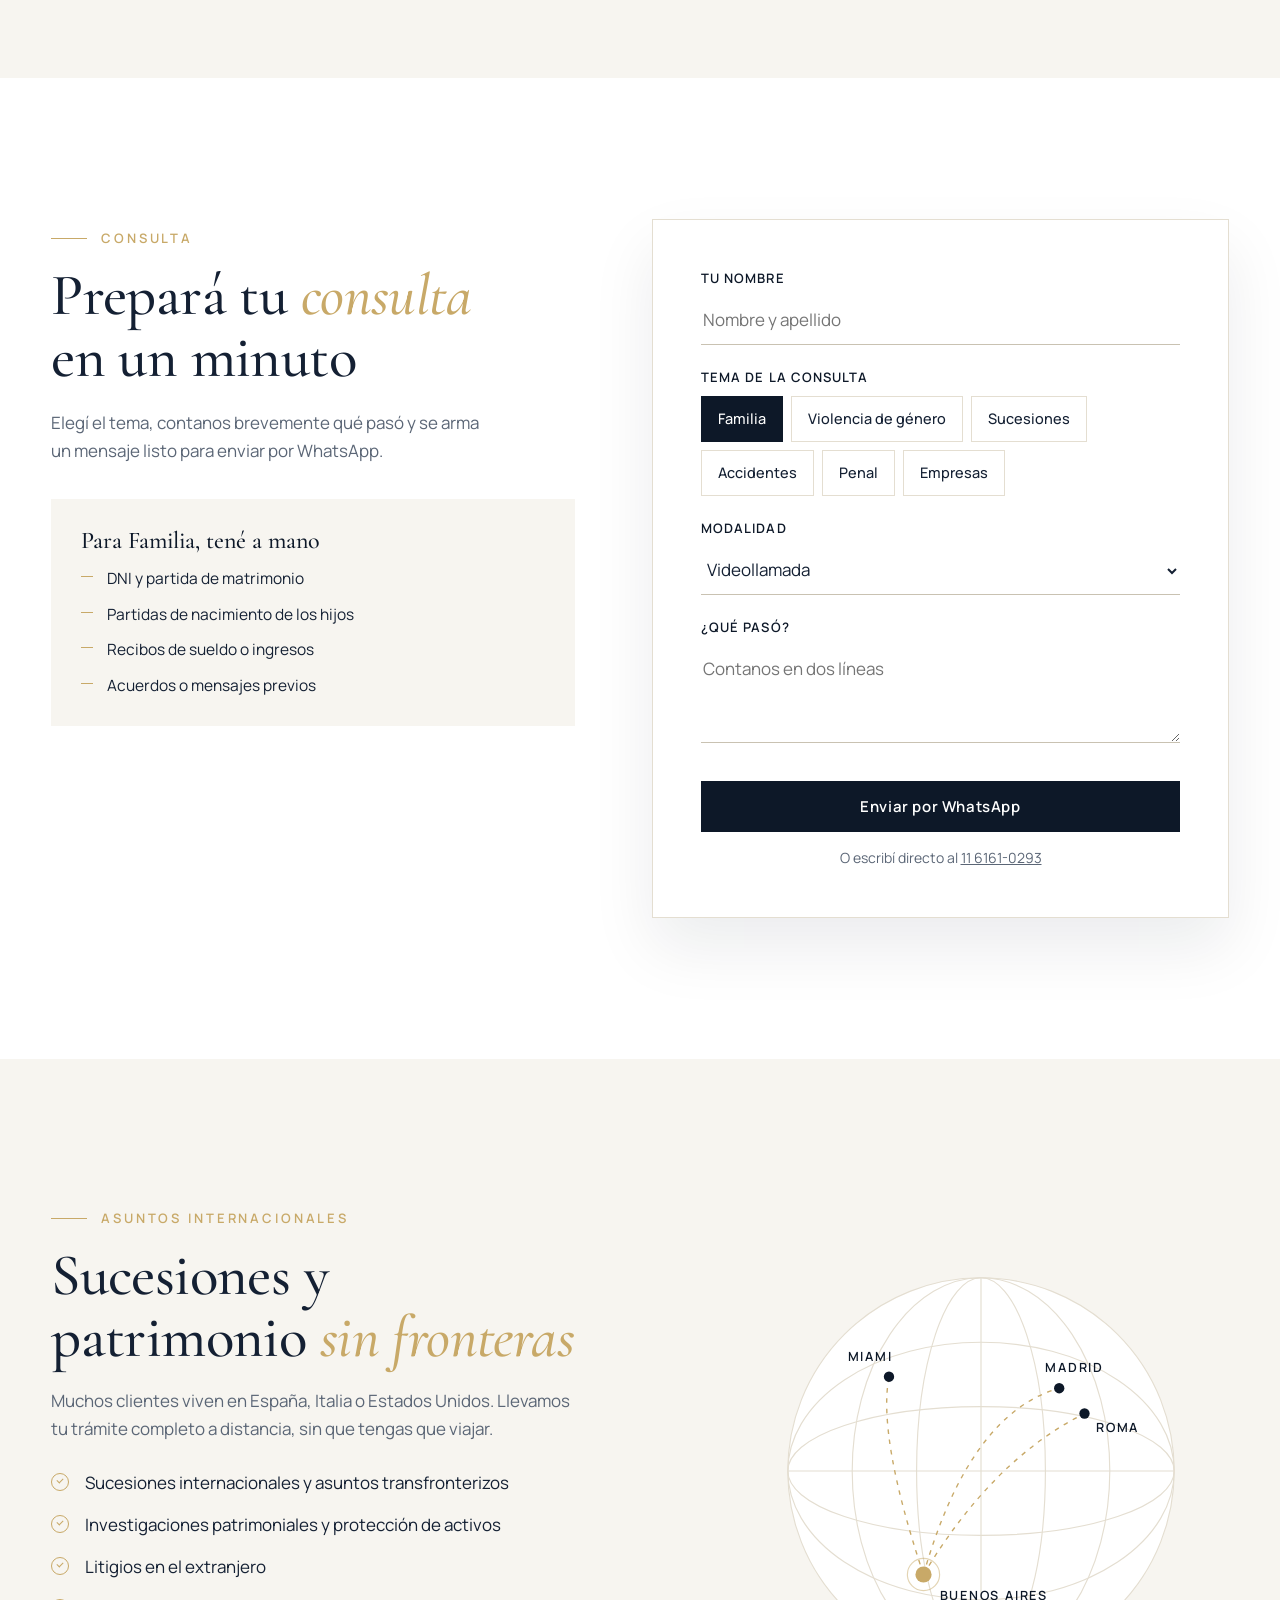
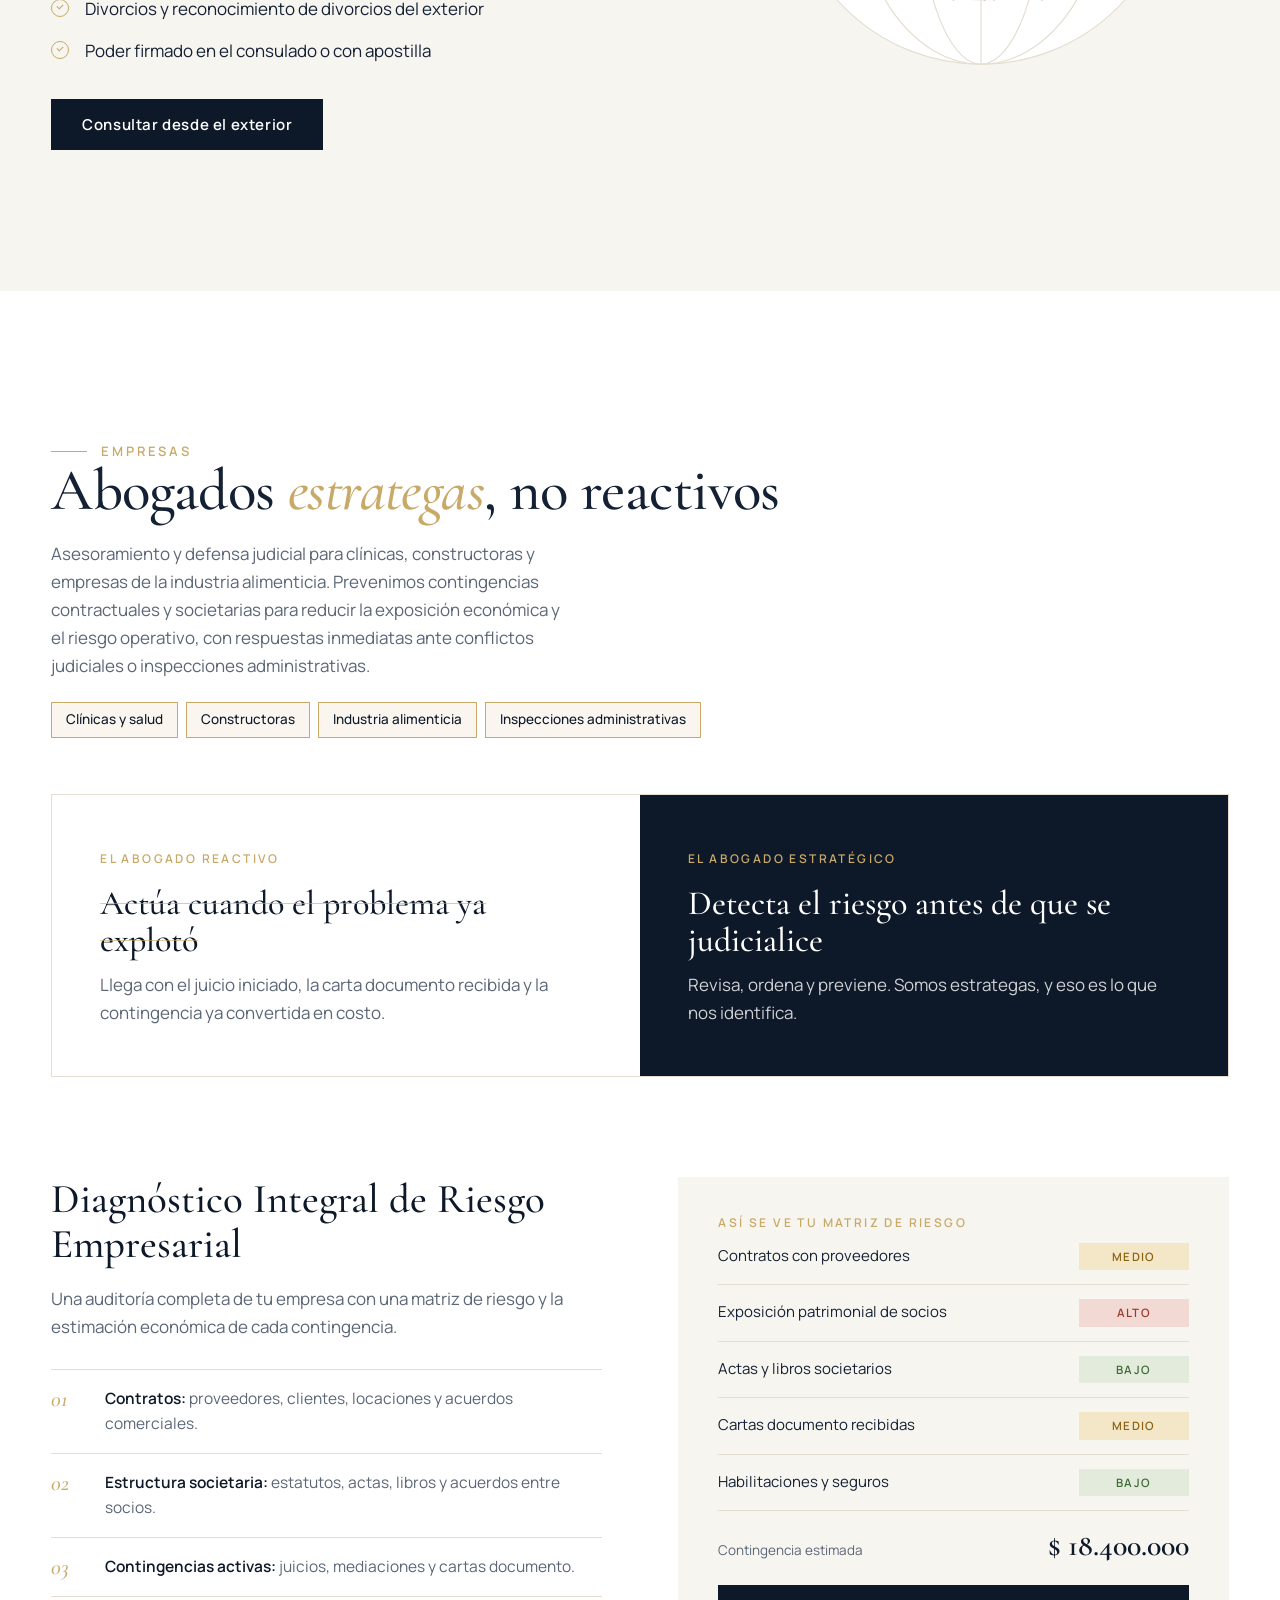
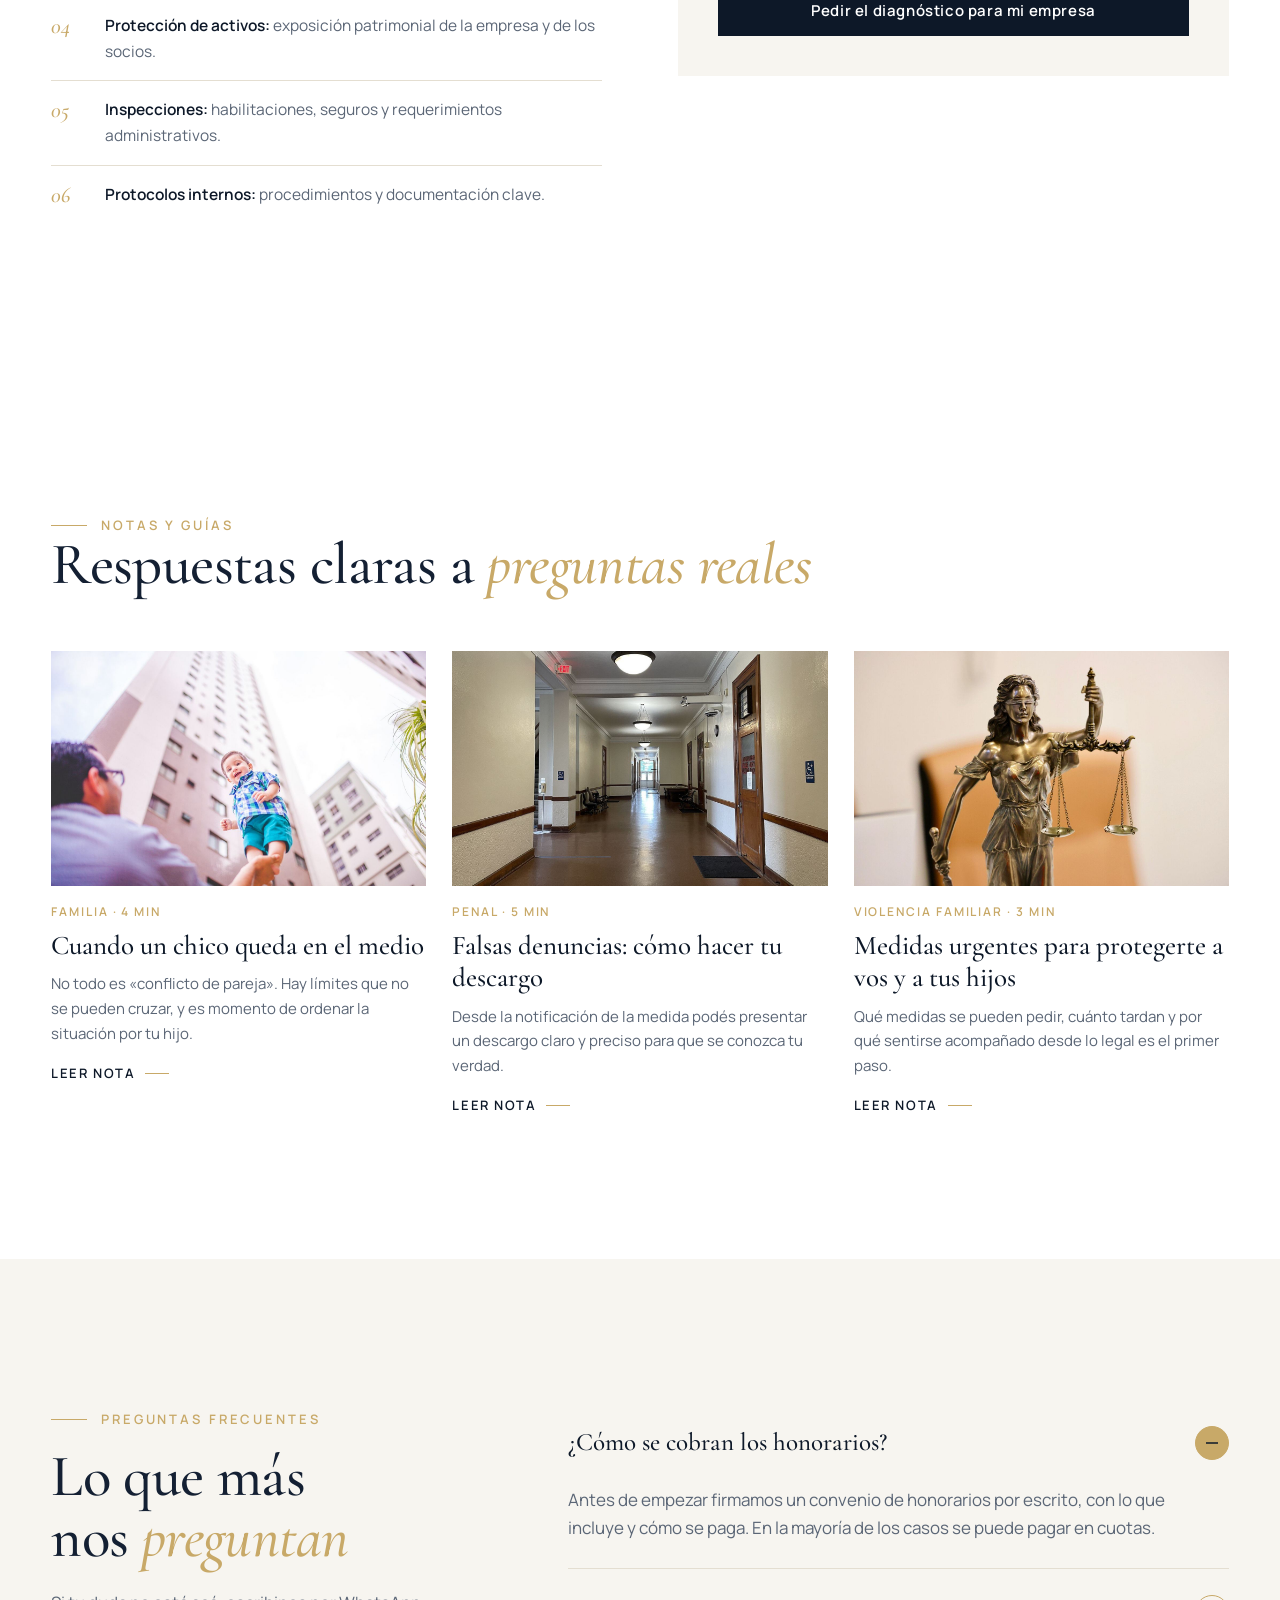
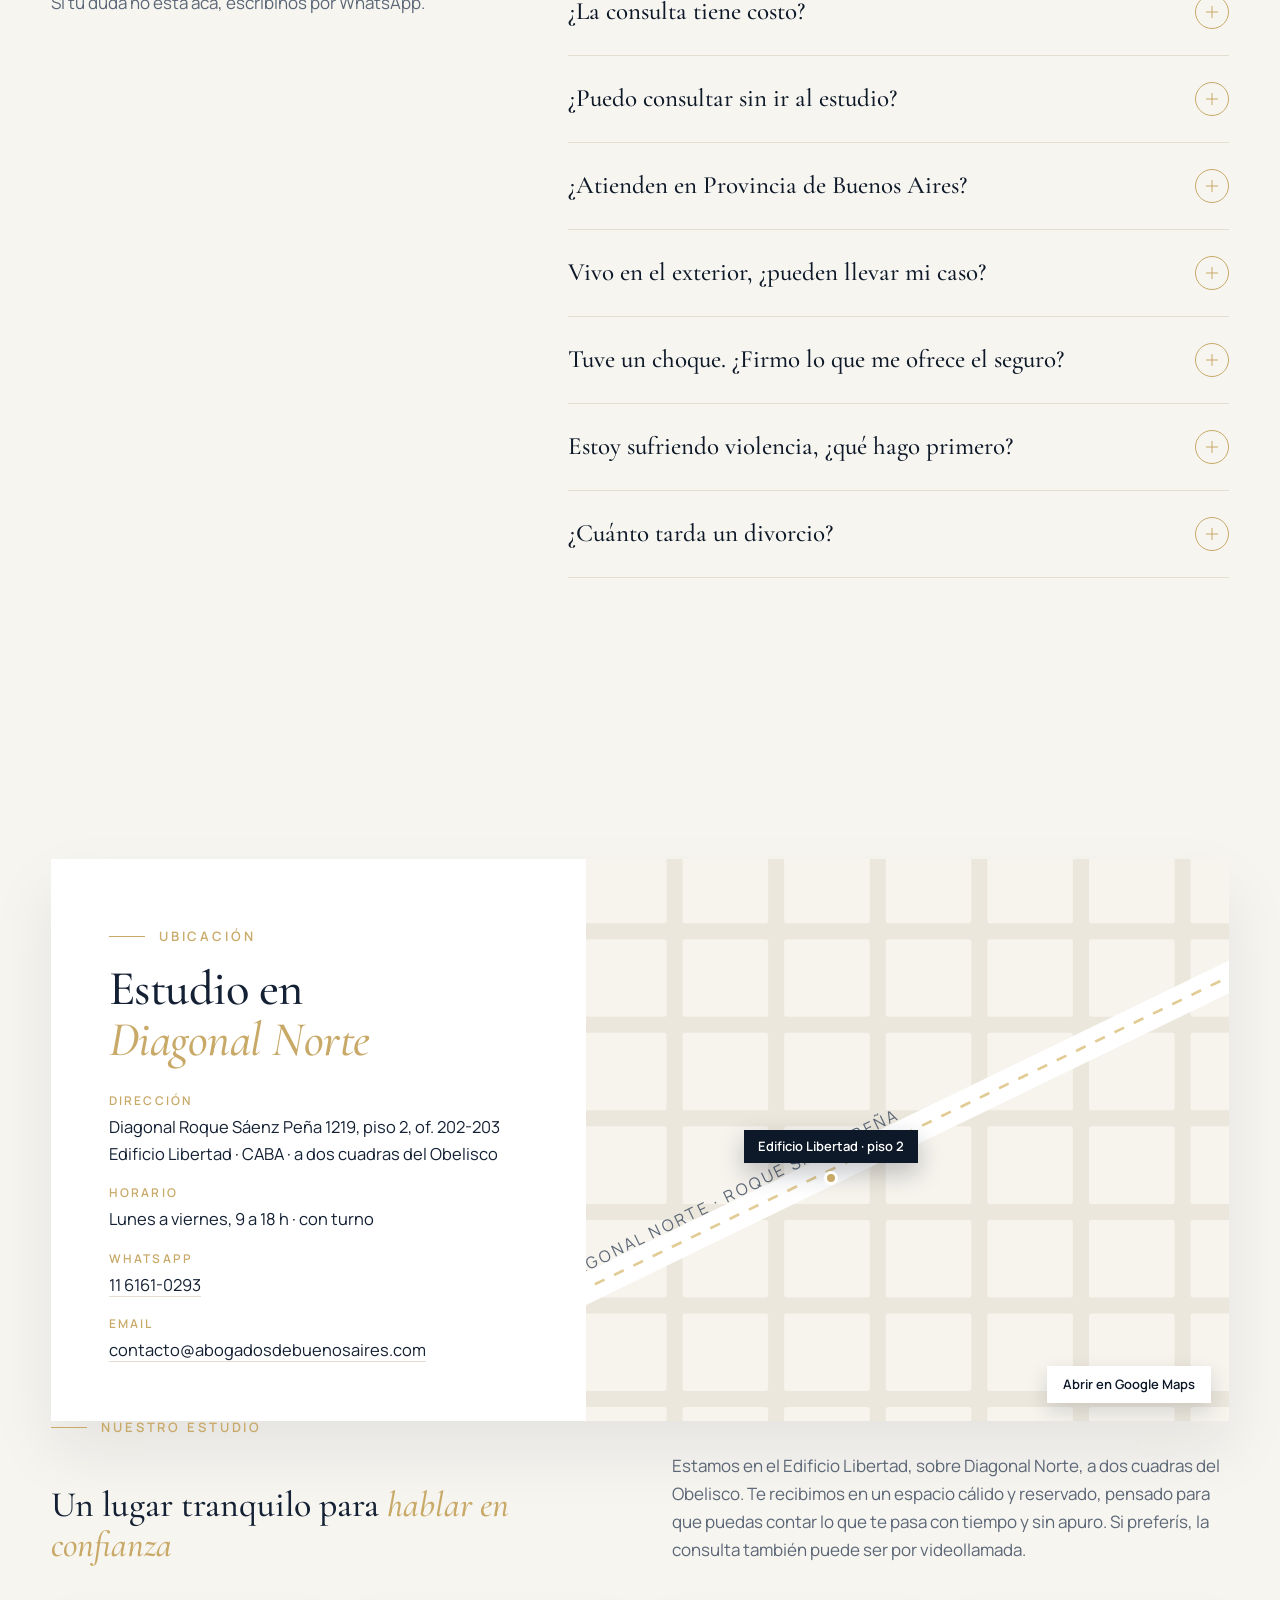
==== commit 204cc1de: "Agregar fotos del edificio y la entrada, a dos cuadras del Obelisco Co-Authored-By: Claude Opus 5.5 " ====
--- a/vista-previa/index.html
+++ b/vista-previa/index.html
@@ -316,7 +316,7 @@
         <span class="kicker">Ubicación</span>
         <h2>Estudio en <em>Diagonal Norte</em></h2>
         <dl>
-          <div><dt>Dirección</dt><dd>Diagonal Roque Sáenz Peña 1219, piso 2, of. 202-203<br>Edificio Libertad · CABA</dd></div>
+          <div><dt>Dirección</dt><dd>Diagonal Roque Sáenz Peña 1219, piso 2, of. 202-203<br>Edificio Libertad · CABA · a dos cuadras del Obelisco</dd></div>
           <div><dt>Horario</dt><dd>Lunes a viernes, 9 a 18 h · con turno</dd></div>
           <div><dt>WhatsApp</dt><dd><a href="https://wa.me/5491161610293" target="_blank" rel="noopener">11 6161-0293</a></dd></div>
           <div><dt>Email</dt><dd><a href="mailto:contacto@abogadosdebuenosaires.com">contacto@abogadosdebuenosaires.com</a></dd></div>
@@ -338,10 +338,14 @@
       <div class="otxt" data-reveal>
         <span class="kicker">Nuestro estudio</span>
         <h3>Un lugar tranquilo para <em>hablar en confianza</em></h3>
-        <p>Te recibimos en un espacio cálido y reservado, pensado para que puedas contar lo que te pasa con tiempo y sin apuro. Si preferís, la consulta también puede ser por videollamada.</p>
-      </div>
-      <figure data-reveal style="--d:1"><img src="../imagenes/estudio-1.jpg" alt="Sala de reuniones del estudio, con mesa de madera y biblioteca" loading="lazy" width="900" height="1125"><figcaption>Sala de reuniones</figcaption></figure>
-      <figure data-reveal style="--d:2"><img src="../imagenes/estudio-2.jpg" alt="Oficina de trabajo del estudio, con escritorios y expedientes" loading="lazy" width="900" height="1125"><figcaption>Oficina de trabajo</figcaption></figure>
+        <div>
+        <p>Estamos en el Edificio Libertad, sobre Diagonal Norte, a dos cuadras del Obelisco. Te recibimos en un espacio cálido y reservado, pensado para que puedas contar lo que te pasa con tiempo y sin apuro. Si preferís, la consulta también puede ser por videollamada.</p>
+        </div>
+      </div>
+      <figure data-reveal><img src="../imagenes/estudio-edificio.jpg" alt="Edificio Libertad sobre Diagonal Norte, con el Obelisco al fondo" loading="lazy" width="900" height="1125"><figcaption>Edificio Libertad</figcaption></figure>
+      <figure data-reveal style="--d:1"><img src="../imagenes/estudio-entrada.jpg" alt="Entrada del Edificio Libertad" loading="lazy" width="650" height="812"><figcaption>La entrada</figcaption></figure>
+      <figure data-reveal style="--d:2"><img src="../imagenes/estudio-1.jpg" alt="Sala de reuniones del estudio, con mesa de madera y biblioteca" loading="lazy" width="900" height="1125"><figcaption>Sala de reuniones</figcaption></figure>
+      <figure data-reveal style="--d:3"><img src="../imagenes/estudio-2.jpg" alt="Oficina de trabajo del estudio, con escritorios y expedientes" loading="lazy" width="900" height="1125"><figcaption>Oficina de trabajo</figcaption></figure>
     </div>
   </div>
 </section>
--- a/vista-previa/estilos.css
+++ b/vista-previa/estilos.css
@@ -594,8 +594,9 @@
 @media (max-width: 640px) { .medidas { grid-template-columns: 1fr; } .vg .ctas .btn { width: 100%; justify-content: center; } }
 
 /* fotos del estudio */
-.office { display: grid; grid-template-columns: 1.1fr 1fr 1fr; gap: clamp(16px, 2vw, 28px); margin-top: clamp(40px, 5vw, 70px); align-items: end; }
-.office .otxt { align-self: center; padding-right: clamp(0px, 2vw, 30px); }
+.office { display: grid; grid-template-columns: repeat(4, 1fr); gap: clamp(14px, 1.8vw, 24px); }
+.office .otxt { grid-column: 1 / -1; display: grid; grid-template-columns: 1fr 1fr; gap: 0 clamp(30px, 5vw, 80px); align-items: end; margin-bottom: clamp(14px, 2vw, 26px); }
+.office .otxt .kicker { grid-column: 1 / -1; }
 .office h3 { margin: 16px 0 0; font: 500 clamp(28px, 2.8vw, 38px)/1.1 var(--serif); }
 .office h3 em { color: var(--gold); }
 .office p { margin: 18px 0 0; color: var(--muted, #5b6676); }
@@ -605,5 +606,5 @@
 .office figcaption { position: absolute; left: 0; right: 0; bottom: 0; padding: 40px 18px 14px; font: 600 11.5px/1 var(--sans); letter-spacing: .18em; text-transform: uppercase; color: #fff; background: linear-gradient(transparent, #0d1828cc); }
 @media (max-width: 900px) {
   .office { grid-template-columns: 1fr 1fr; }
-  .office .otxt { grid-column: 1 / -1; padding: 0; }
+  .office .otxt { grid-template-columns: 1fr; }
 }
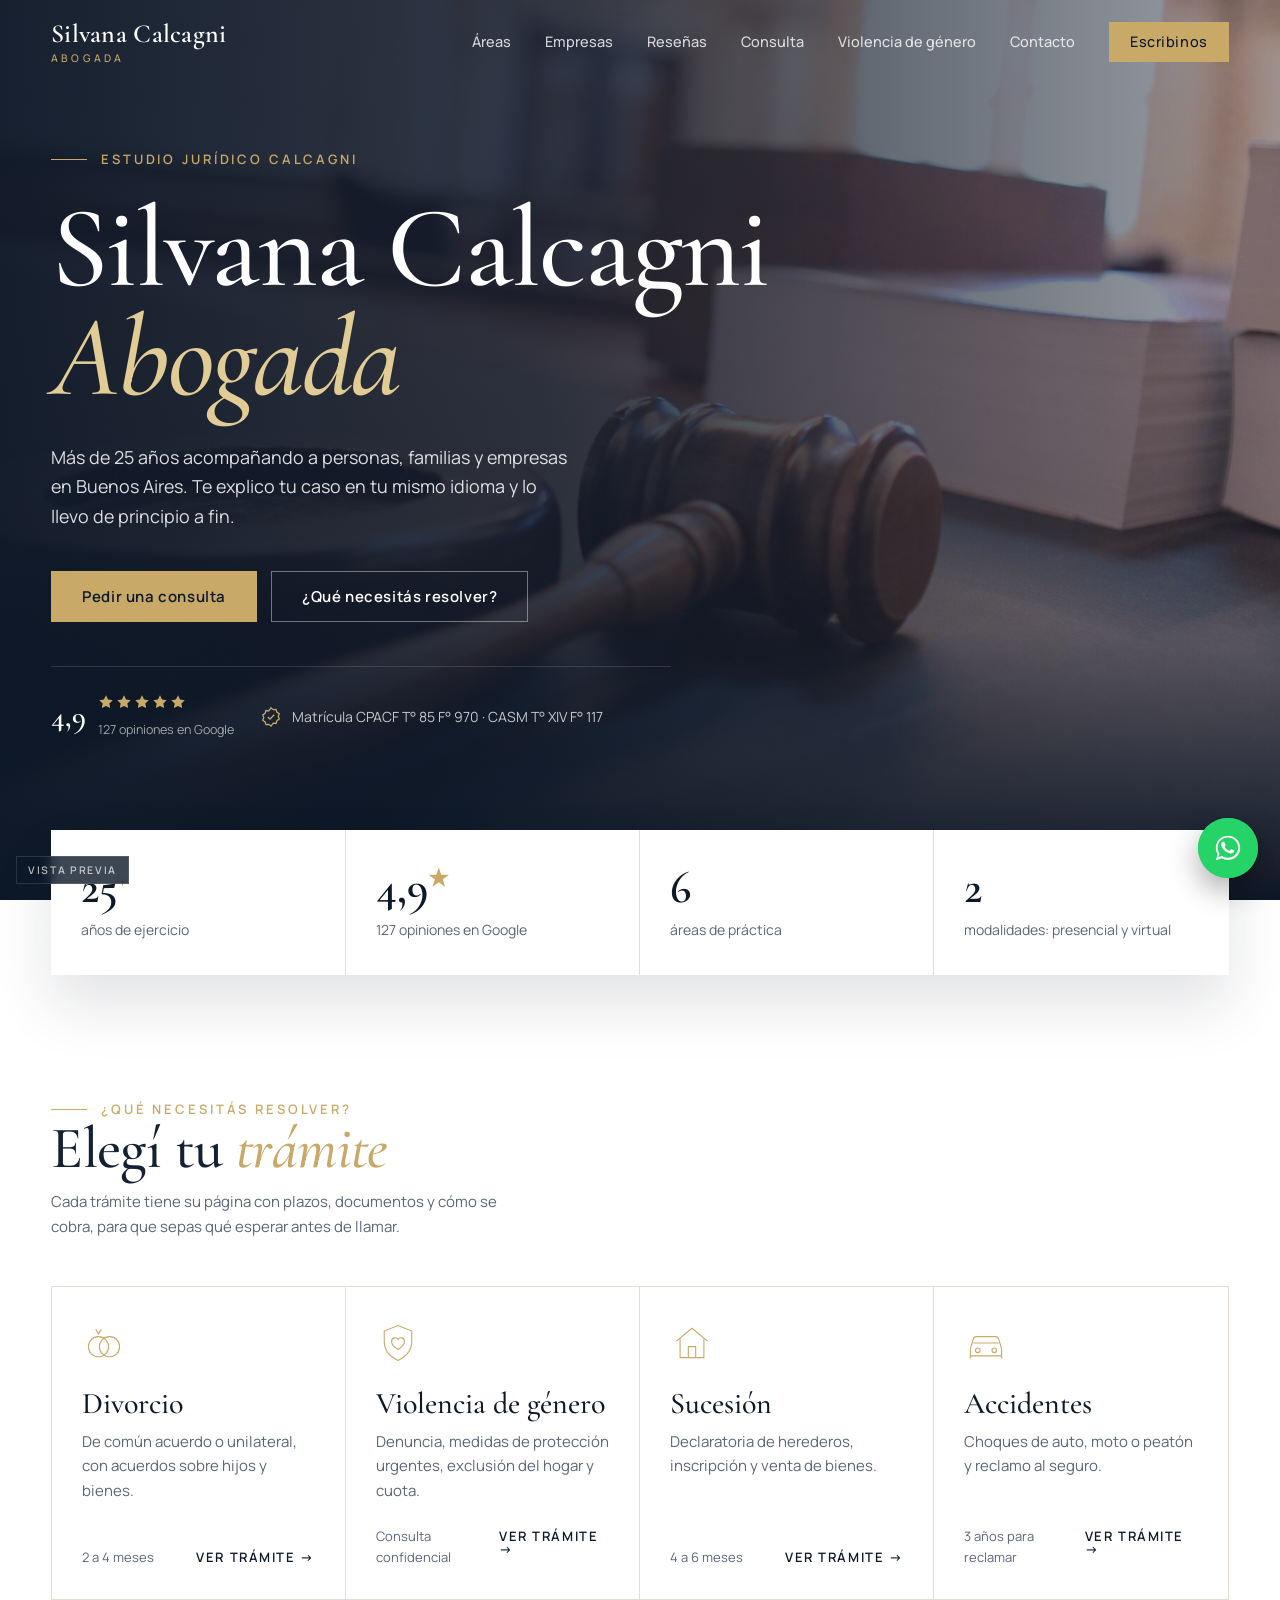
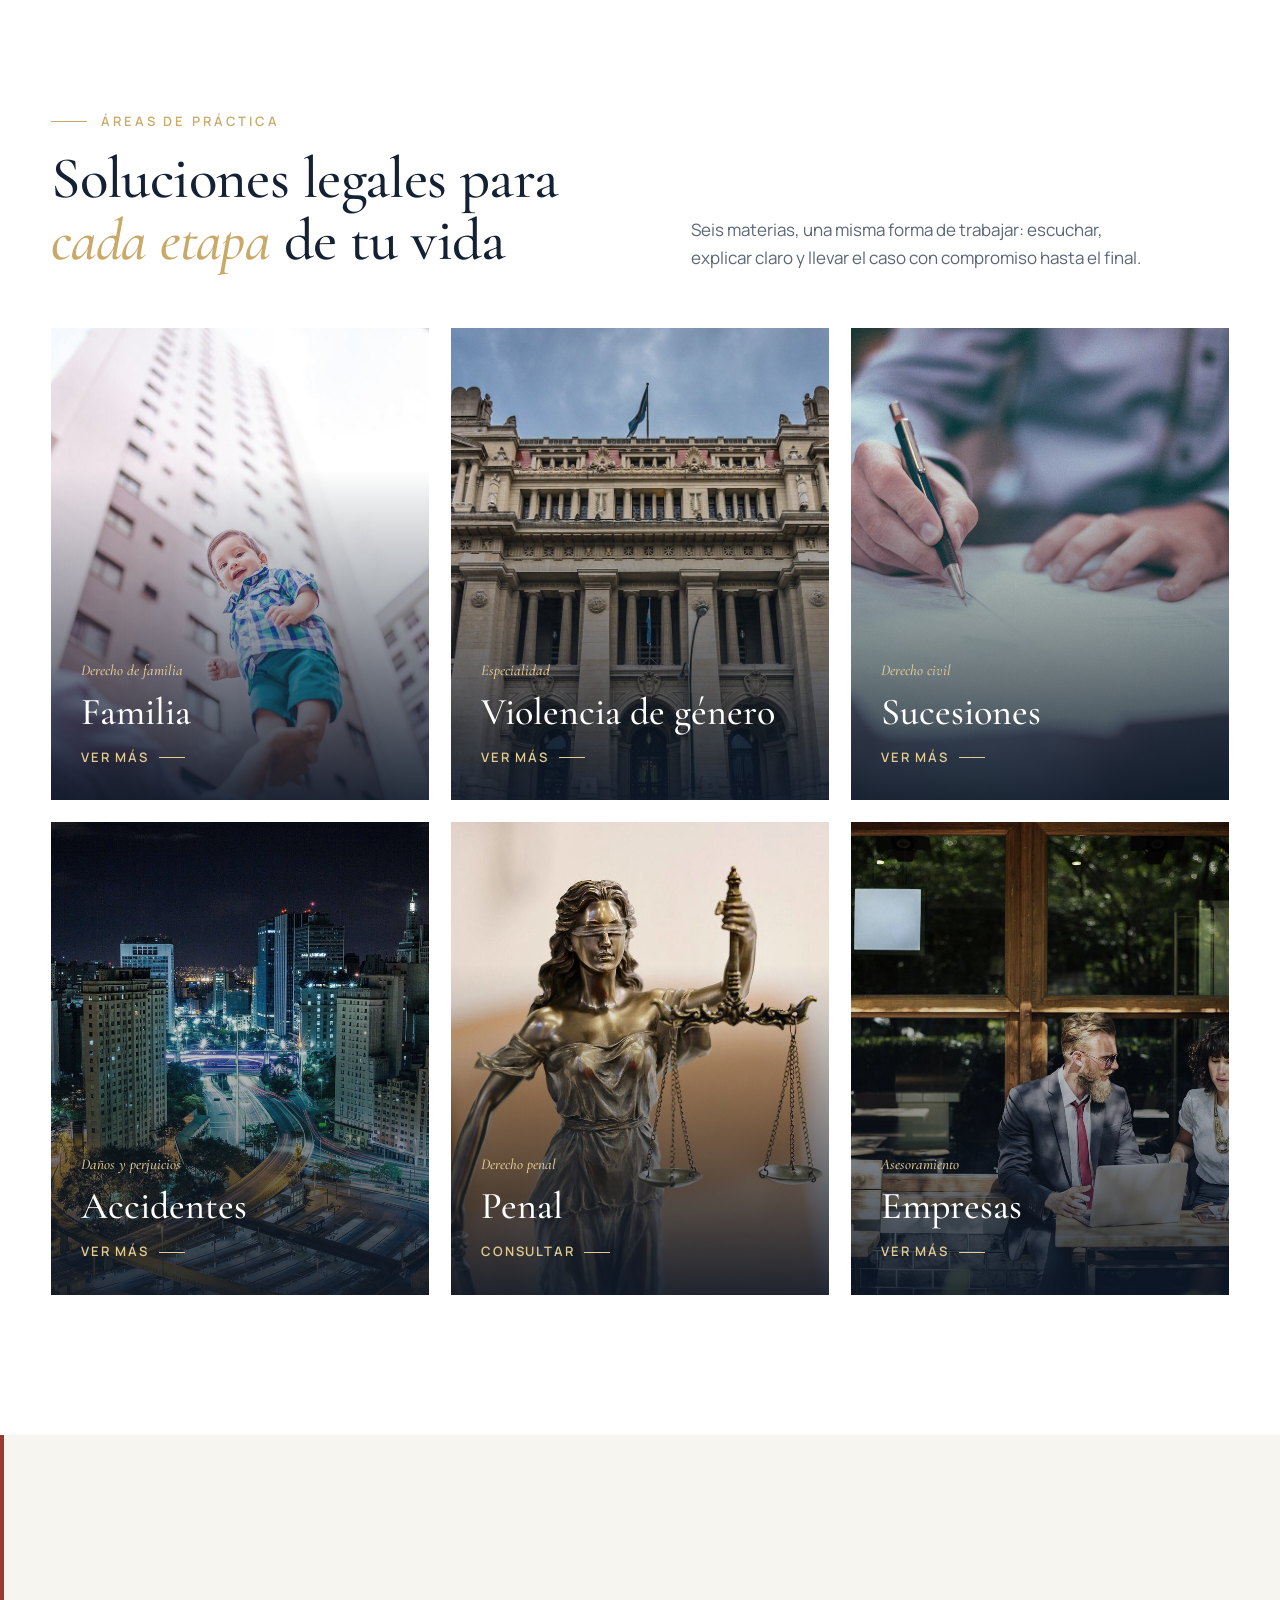
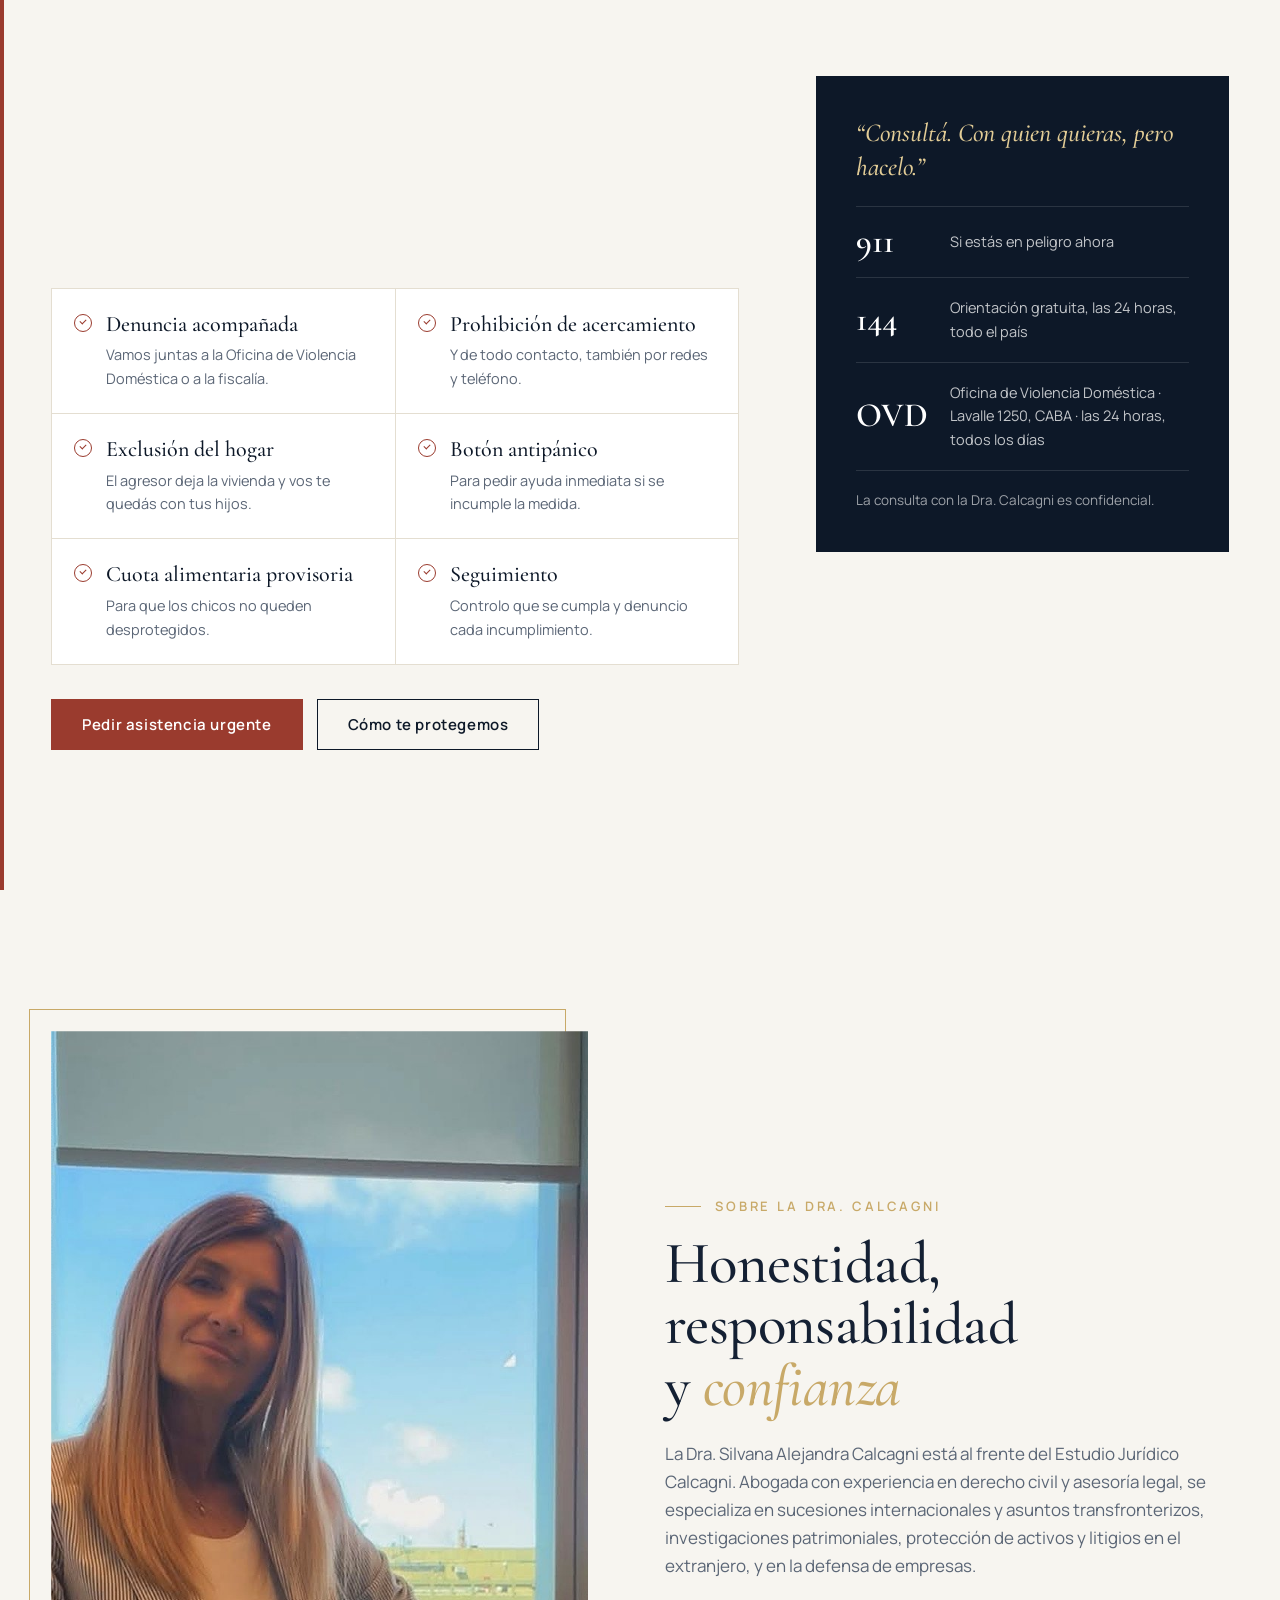
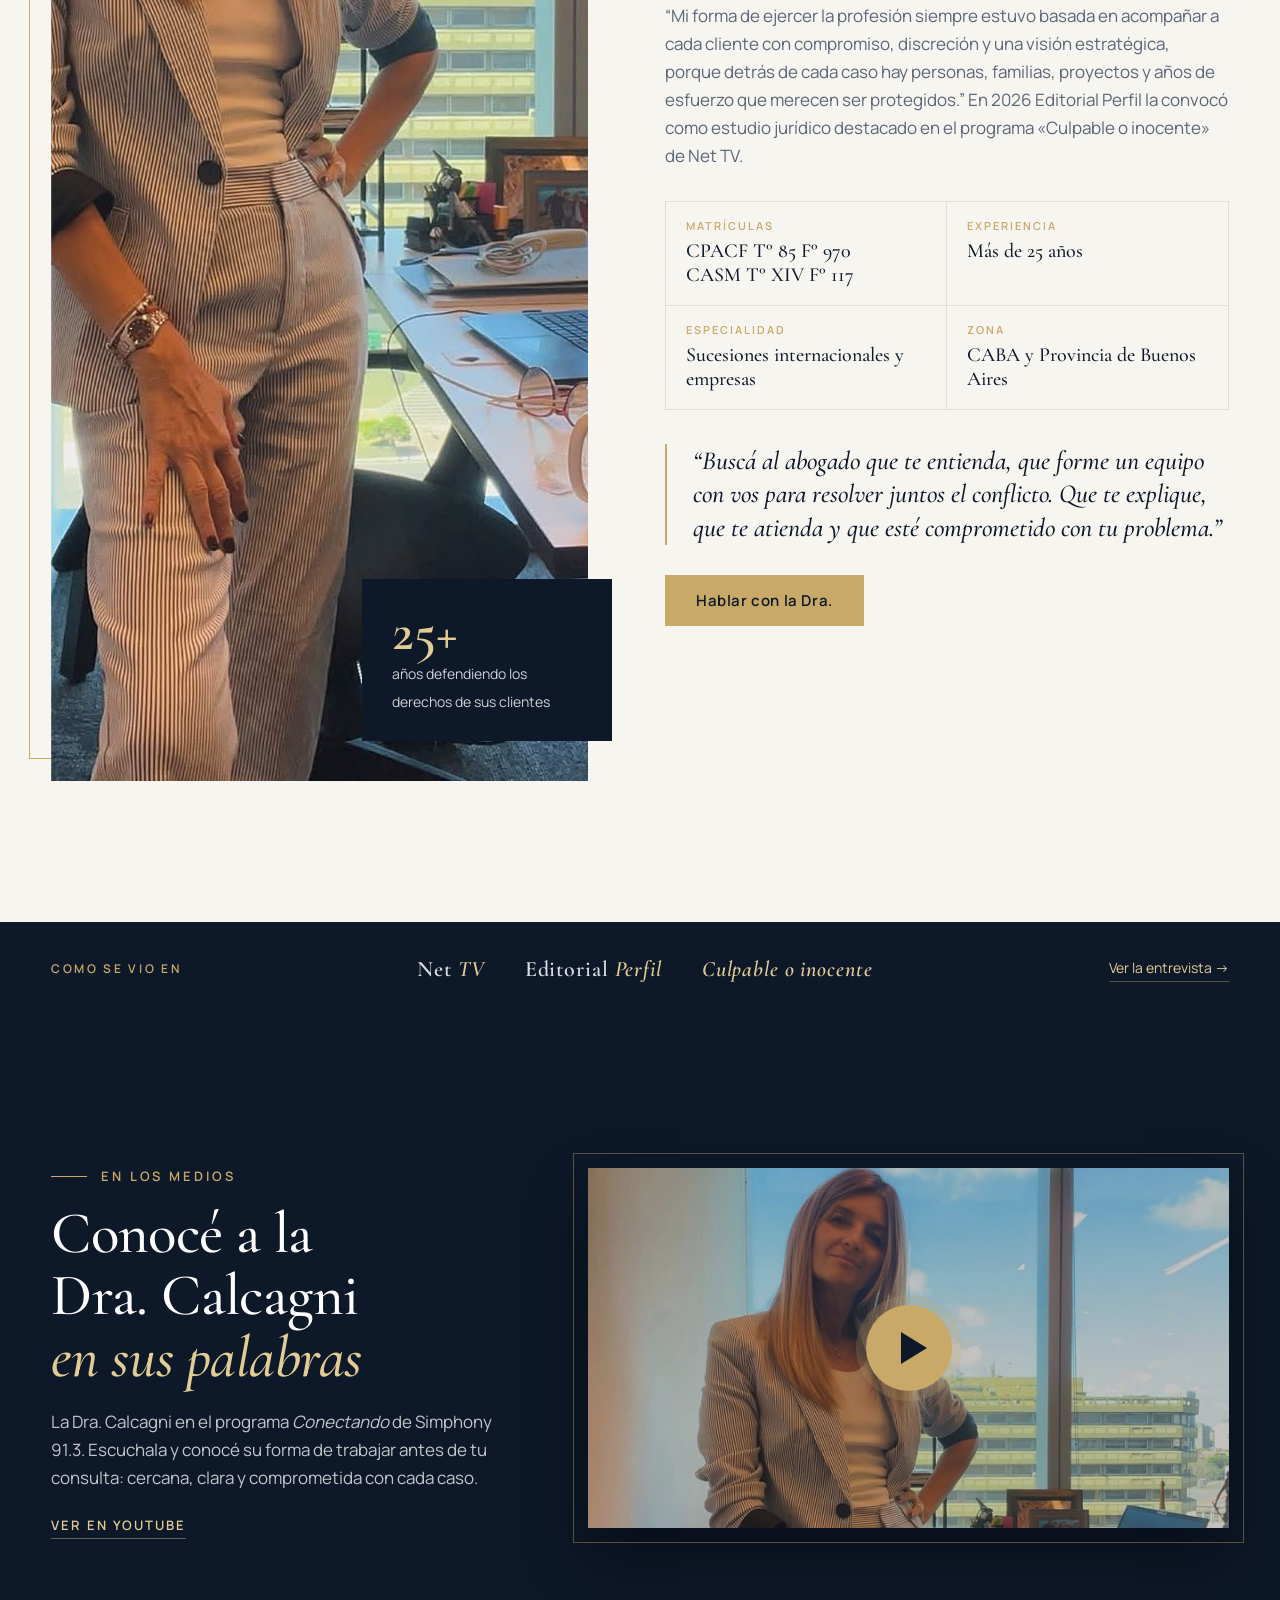
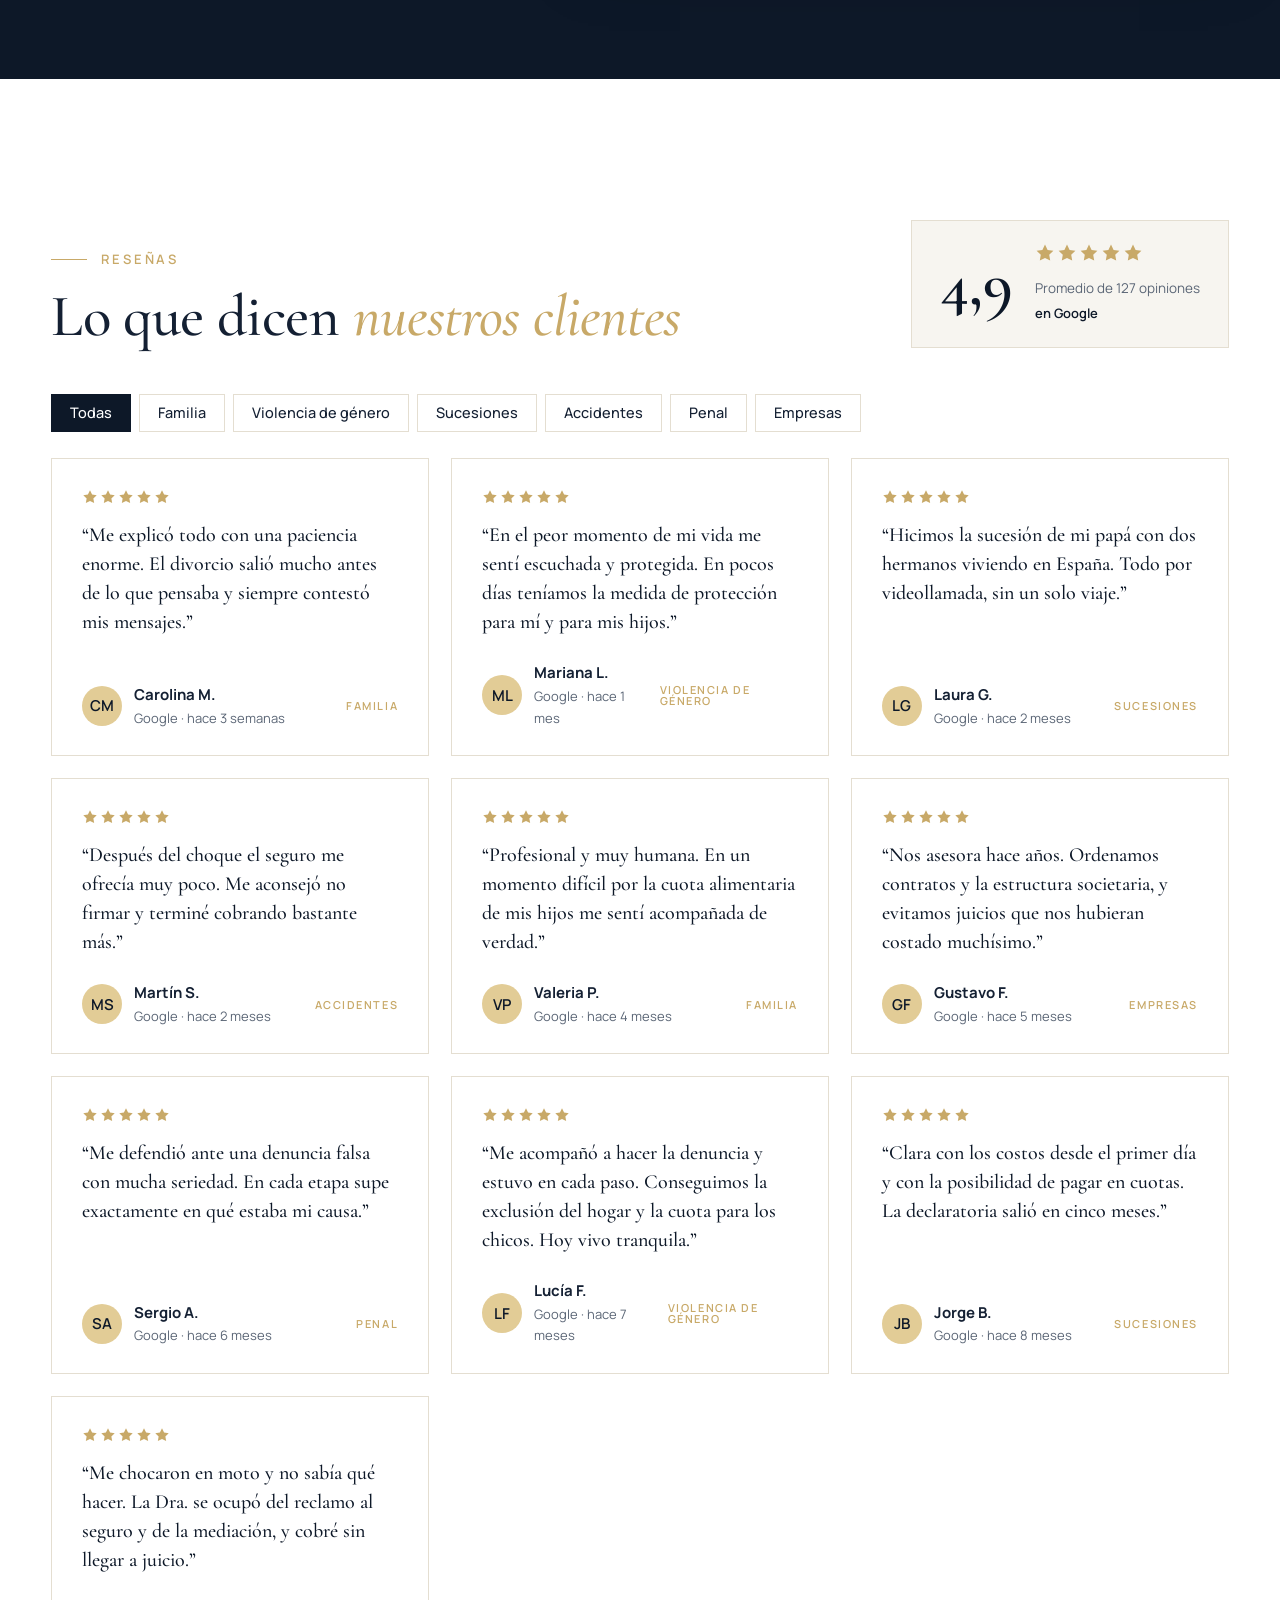
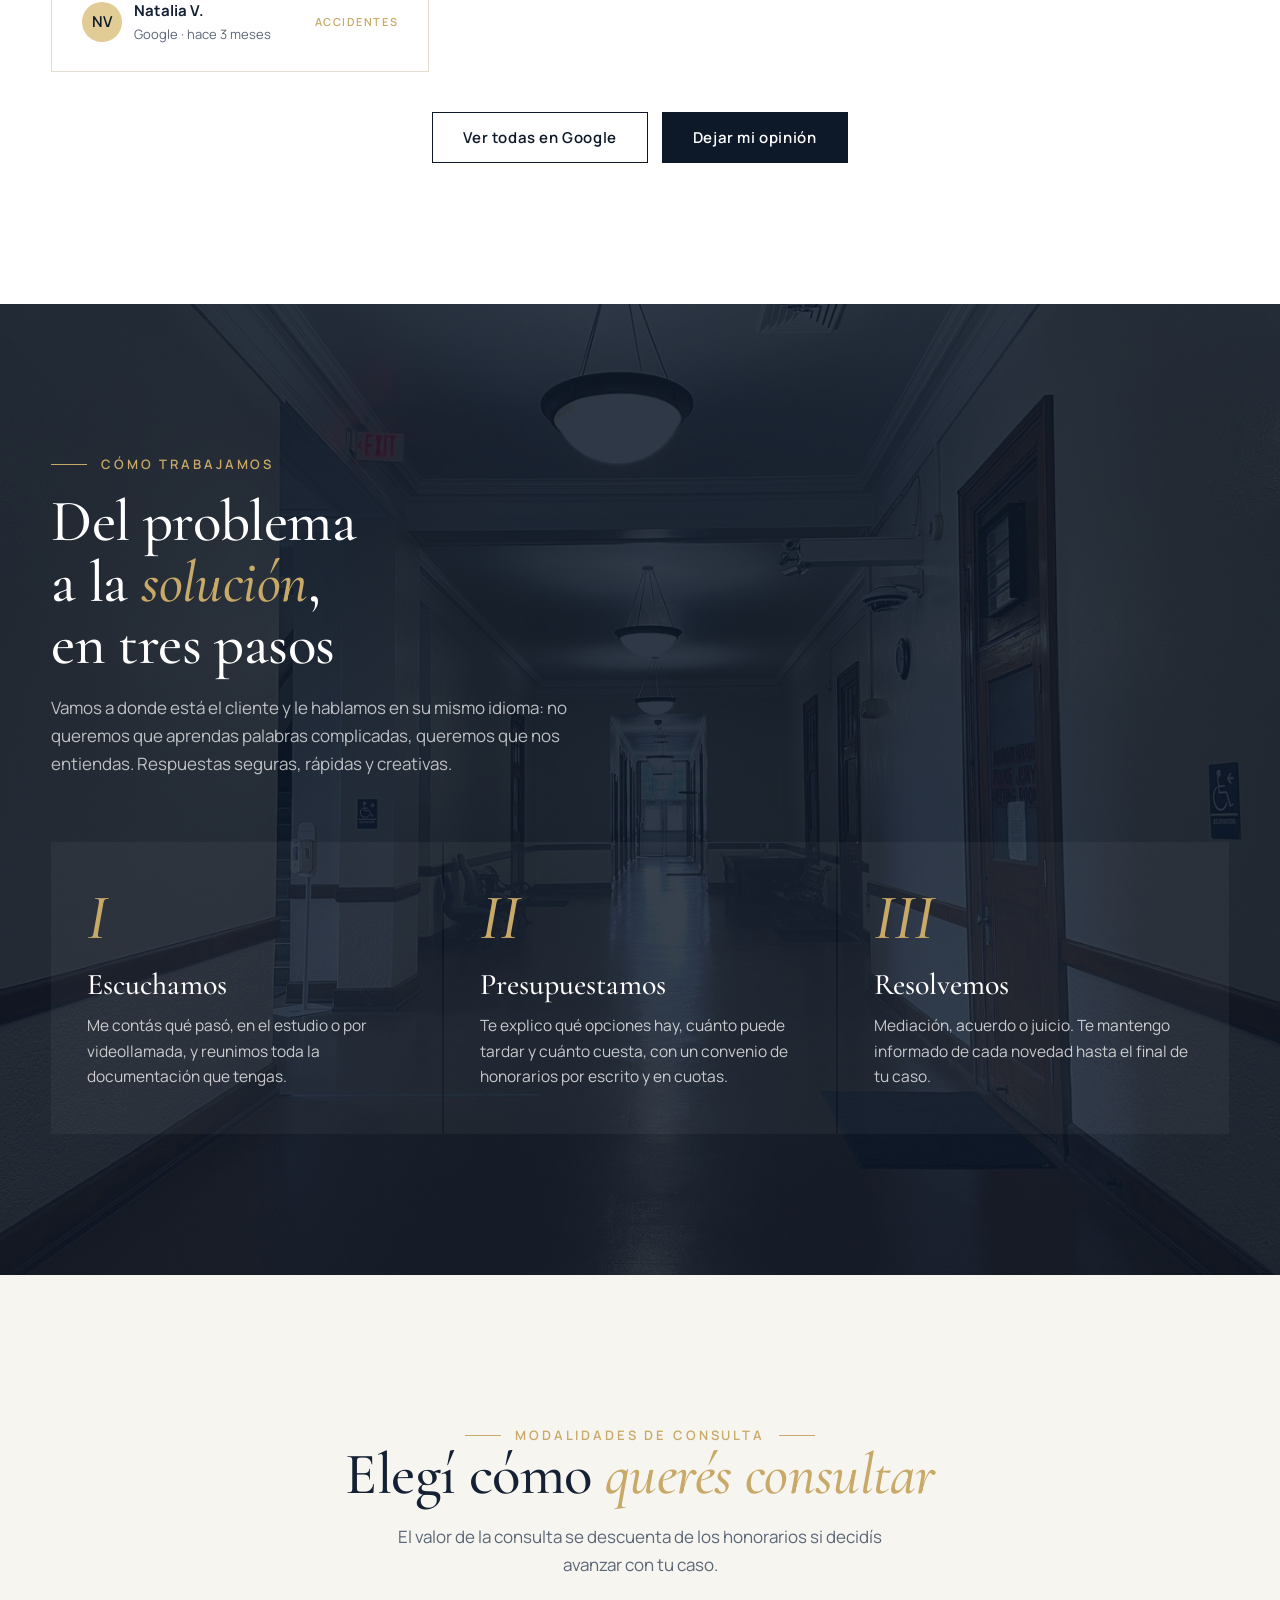
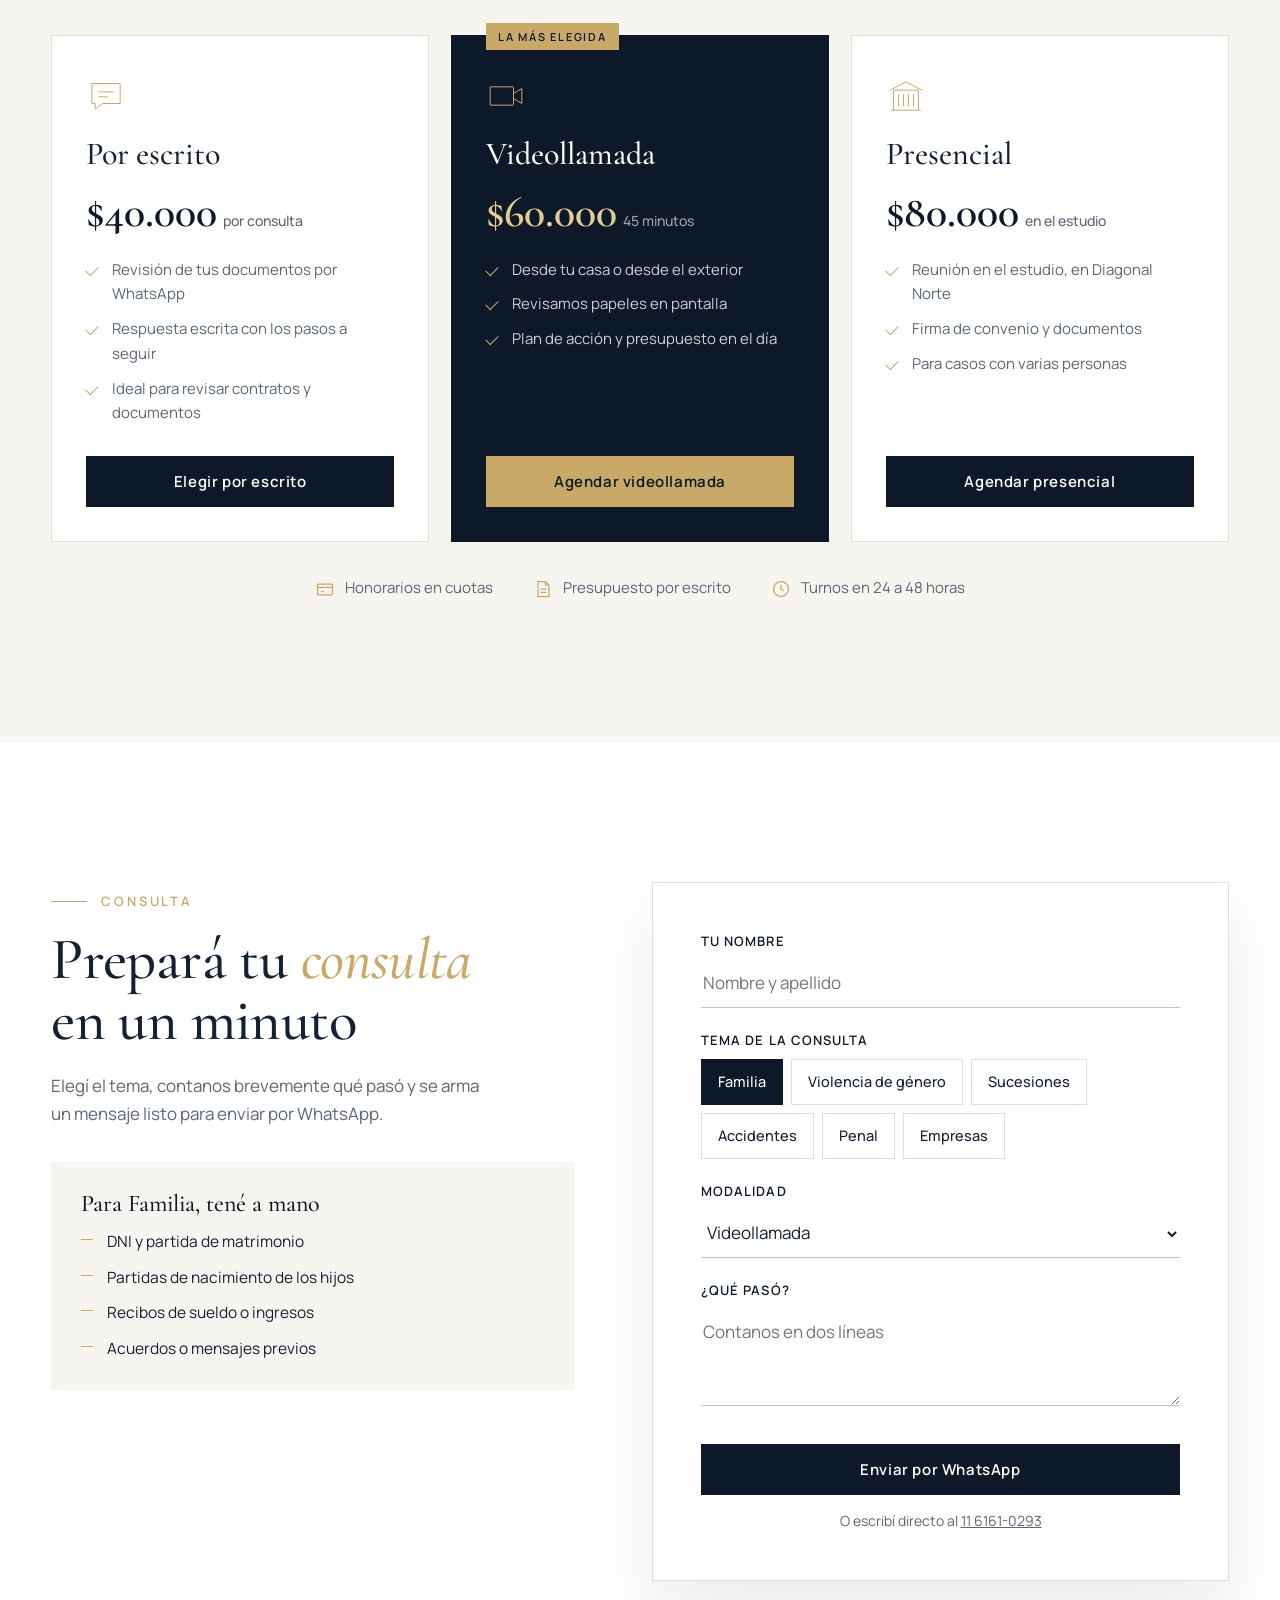
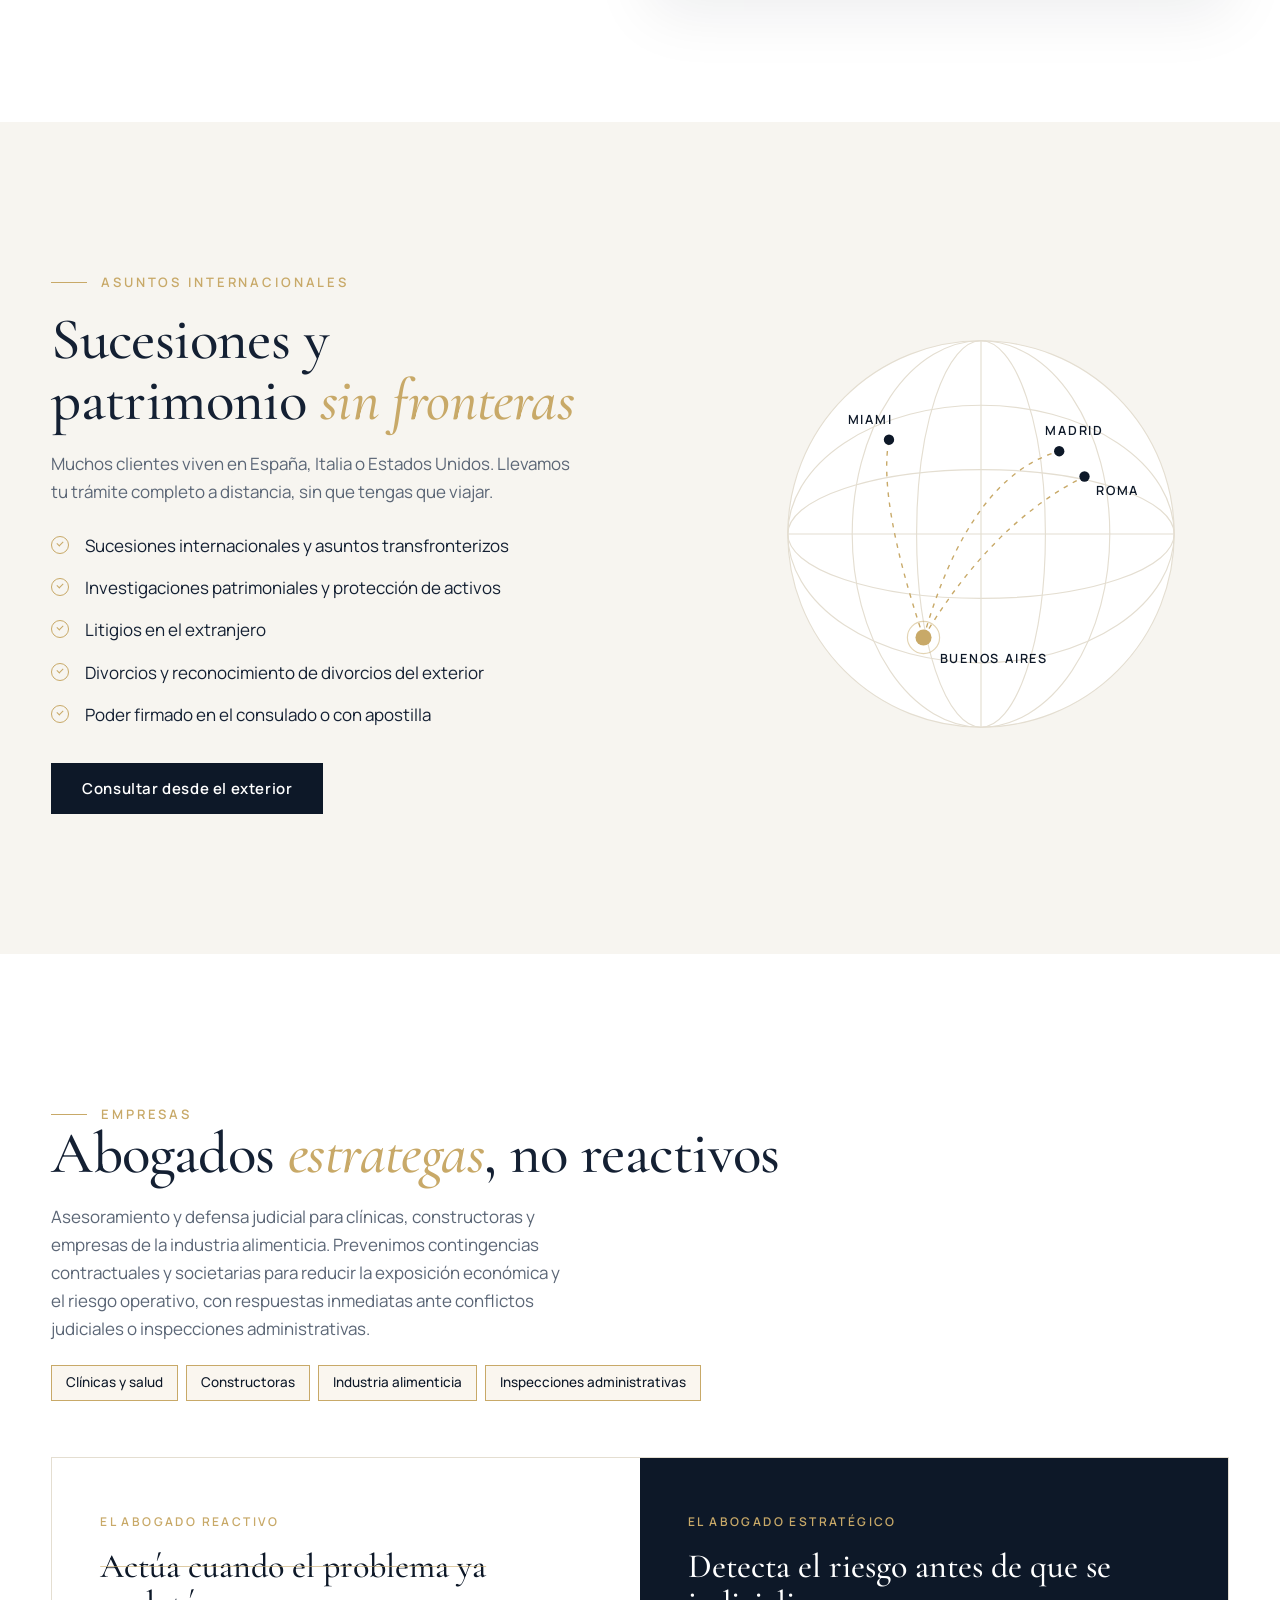
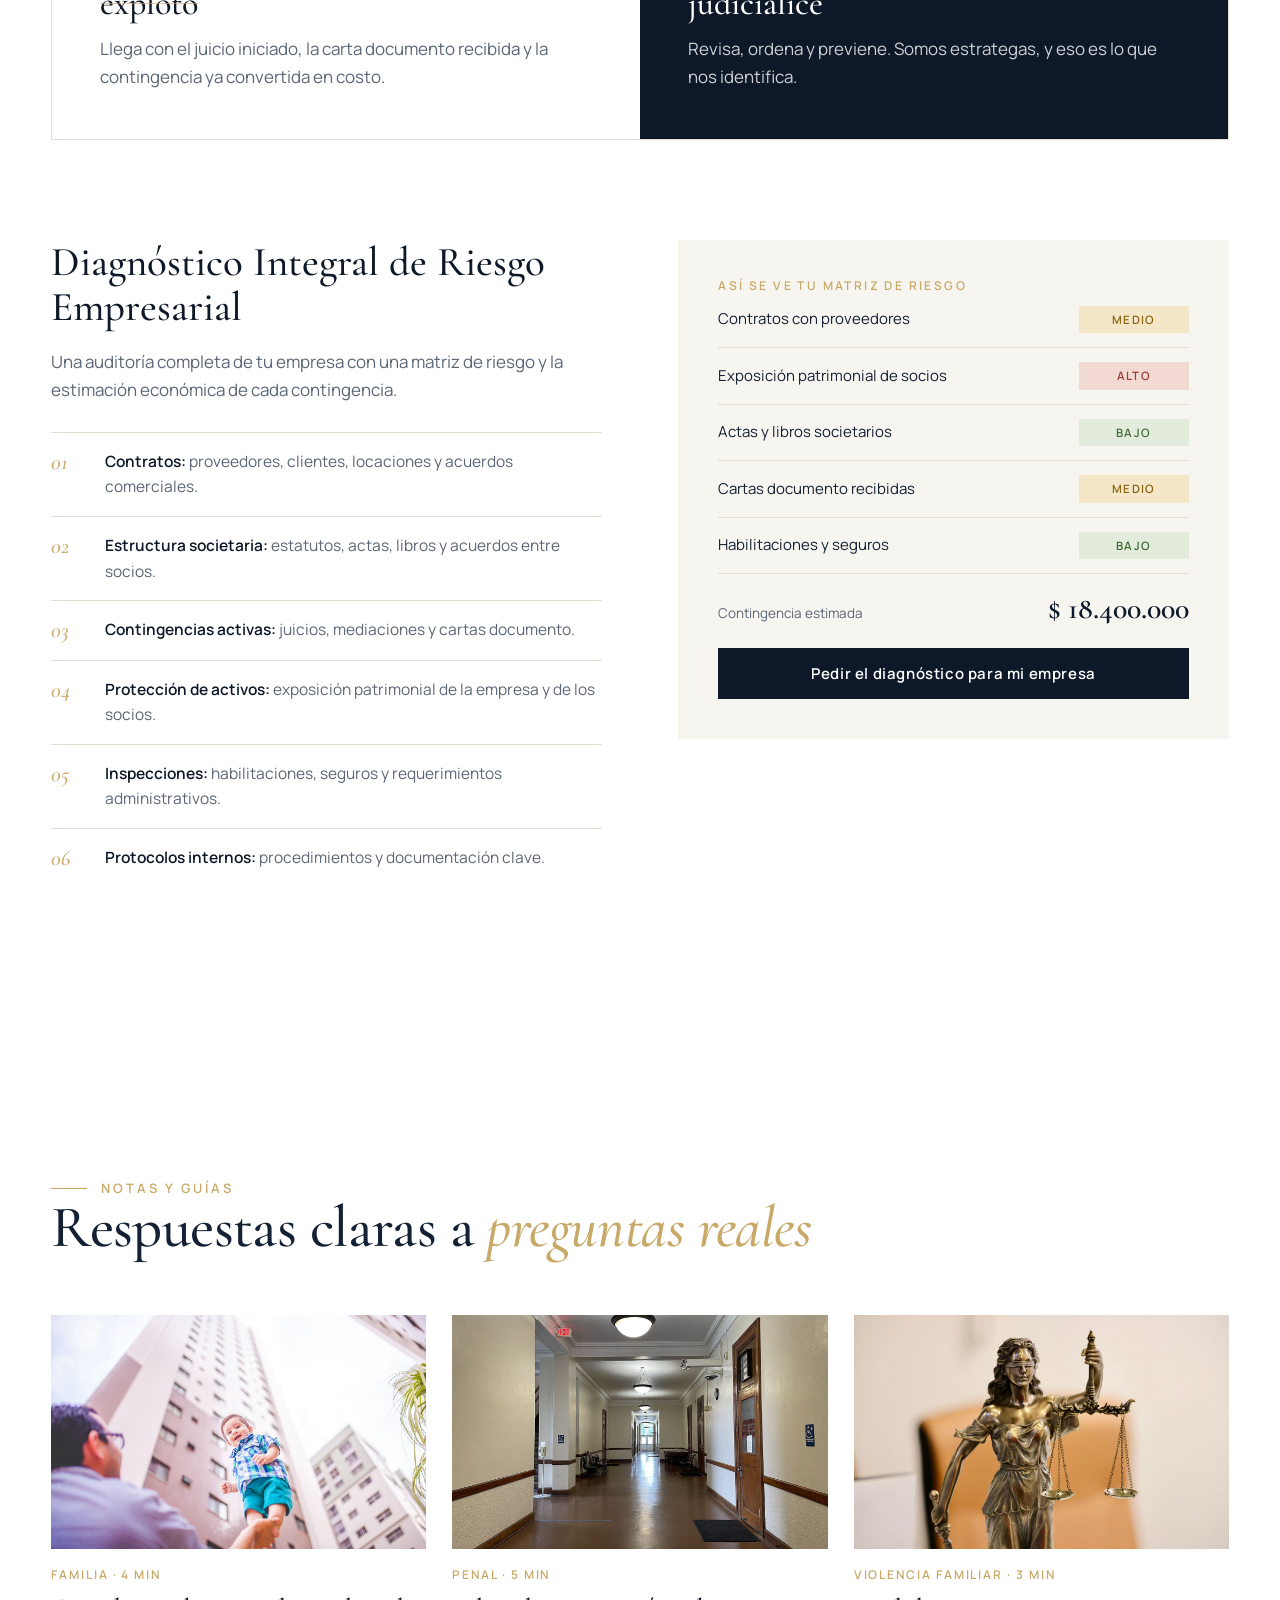
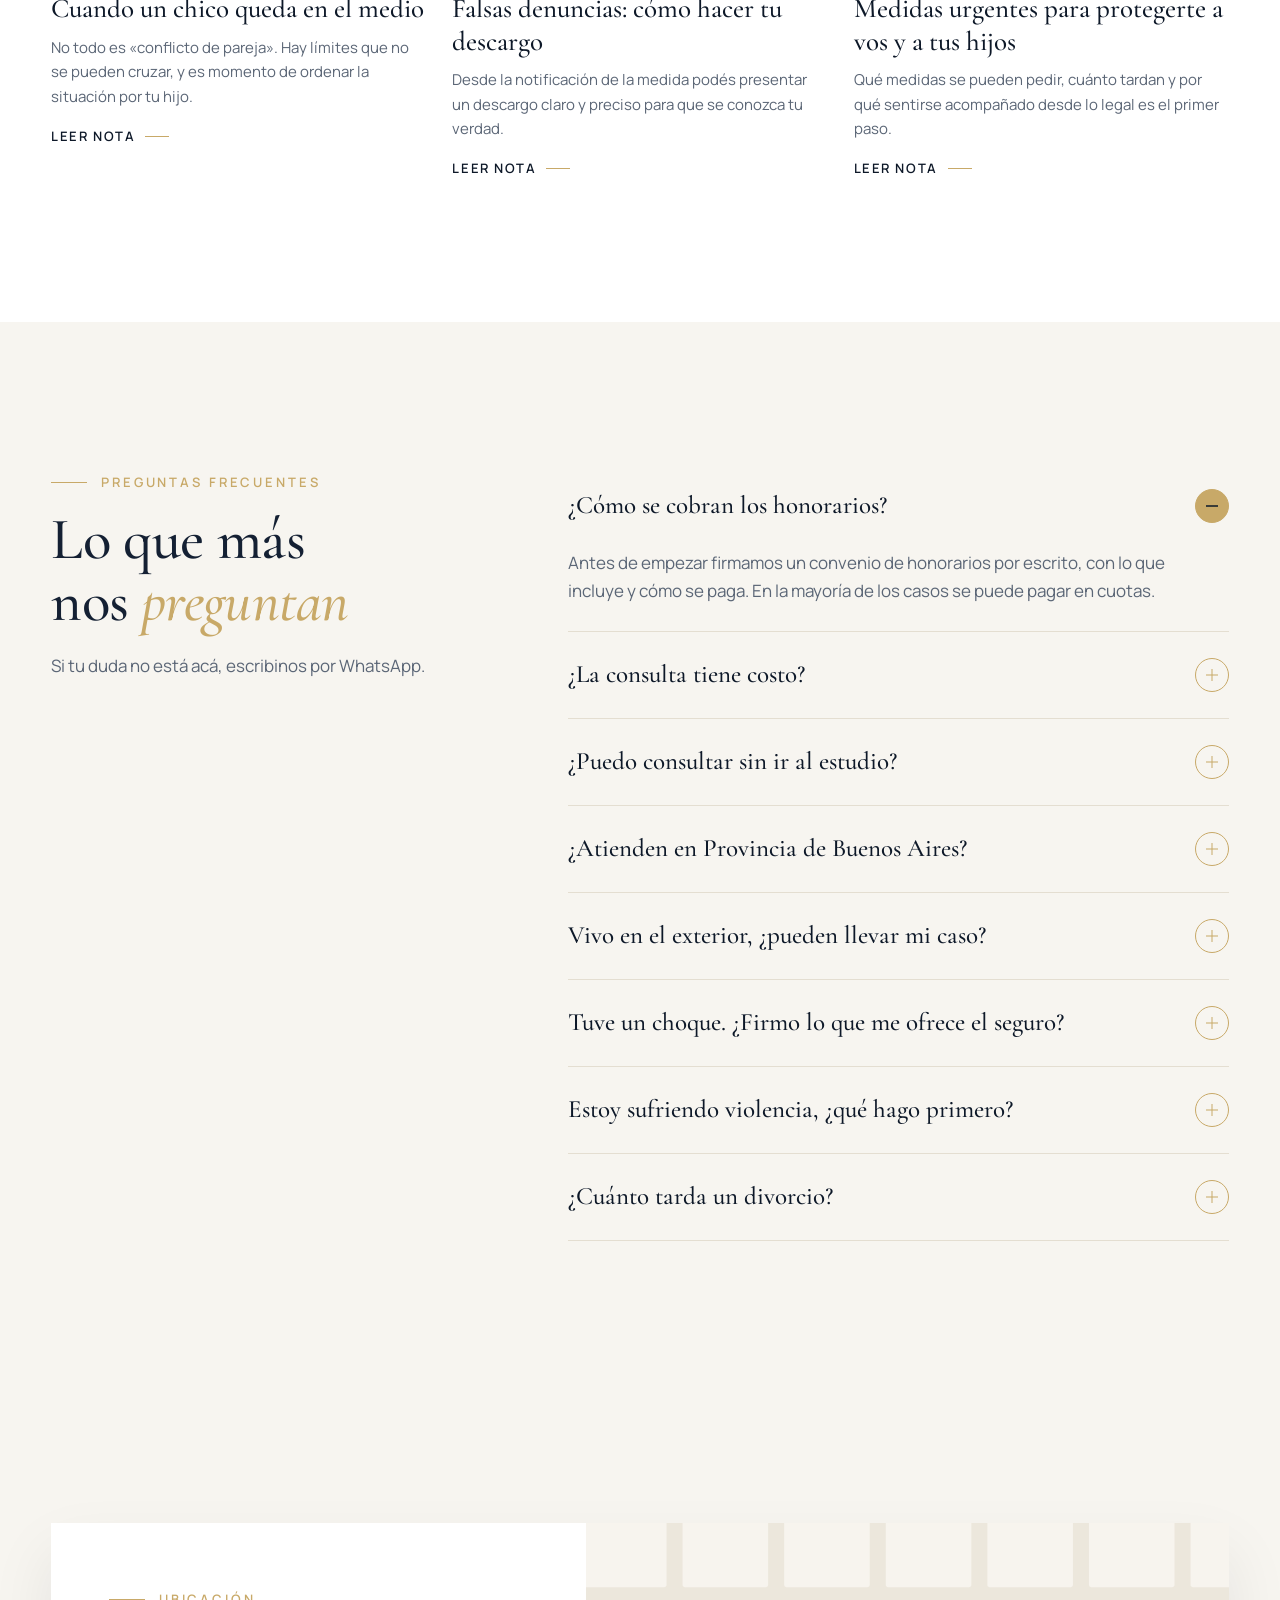
==== commit d1213536: "Agregar el video de Silvana en Conectando (Simphony 91.3) Co-Authored-By: Claude Opus 5.5 <noreply@a" ====
--- a/vista-previa/index.html
+++ b/vista-previa/index.html
@@ -143,6 +143,23 @@
   </div>
 </div>
 
+<section class="video section" id="video">
+  <div class="wrap vgrid">
+    <div class="vtxt" data-reveal>
+      <span class="kicker">En los medios</span>
+      <h2>Conocé a la Dra. Calcagni <em>en sus palabras</em></h2>
+      <p>La Dra. Calcagni en el programa <i>Conectando</i> de Simphony 91.3. Escuchala y conocé su forma de trabajar antes de tu consulta: cercana, clara y comprometida con cada caso.</p>
+      <a class="vlink" href="https://www.youtube.com/watch?v=5Z_V2c9ituE" target="_blank" rel="noopener">Ver en YouTube</a>
+    </div>
+    <div class="vbox" data-reveal style="--d:1">
+      <a class="yt" href="https://www.youtube.com/watch?v=5Z_V2c9ituE" data-yt="5Z_V2c9ituE" target="_blank" rel="noopener" aria-label="Reproducir el video de la Dra. Calcagni">
+        <img src="../imagenes/silvana.jpg" alt="" loading="lazy" width="1440" height="1800">
+        <span class="play" aria-hidden="true"></span>
+      </a>
+    </div>
+  </div>
+</section>
+
 <section class="reviews section" id="resenas">
   <div class="wrap">
     <div class="top">
--- a/vista-previa/estilos.css
+++ b/vista-previa/estilos.css
@@ -608,3 +608,22 @@
   .office { grid-template-columns: 1fr 1fr; }
   .office .otxt { grid-template-columns: 1fr; }
 }
+
+/* video de Silvana */
+.video { background: var(--navy); color: var(--white); }
+.video .vgrid { display: grid; grid-template-columns: .85fr 1.15fr; gap: clamp(36px, 5vw, 84px); align-items: center; }
+.video h2 { margin-top: 18px; color: var(--white); }
+.video h2 em { color: var(--gold-2); }
+.video p { margin: 20px 0 0; color: #ffffffbf; }
+.video .vlink { display: inline-block; margin-top: 26px; font: 600 13px/1 var(--sans); letter-spacing: .16em; text-transform: uppercase; color: var(--gold-2); text-decoration: none; border-bottom: 1px solid #e2cc9666; padding-bottom: 6px; }
+.vbox { position: relative; aspect-ratio: 16 / 9; background: #000; box-shadow: 0 30px 60px #00000066; outline: 1px solid #c8a96866; outline-offset: 14px; }
+.vbox .yt, .vbox iframe { position: absolute; inset: 0; width: 100%; height: 100%; border: 0; display: block; }
+.vbox img { width: 100%; height: 100%; object-fit: cover; object-position: center 22%; opacity: .82; transition: opacity .4s, transform .8s; }
+.vbox .yt:hover img { opacity: 1; }
+.vbox .play { position: absolute; left: 50%; top: 50%; width: 86px; height: 86px; margin: -43px 0 0 -43px; border-radius: 50%; background: var(--gold); box-shadow: 0 0 0 10px #c8a96833; transition: transform .3s; }
+.vbox .play::before { content: ""; position: absolute; left: 35px; top: 27px; border-style: solid; border-width: 16px 0 16px 26px; border-color: transparent transparent transparent var(--navy); }
+.vbox .yt:hover .play { transform: scale(1.07); }
+@media (max-width: 900px) {
+  .video .vgrid { grid-template-columns: 1fr; }
+  .vbox { outline-offset: 8px; }
+}
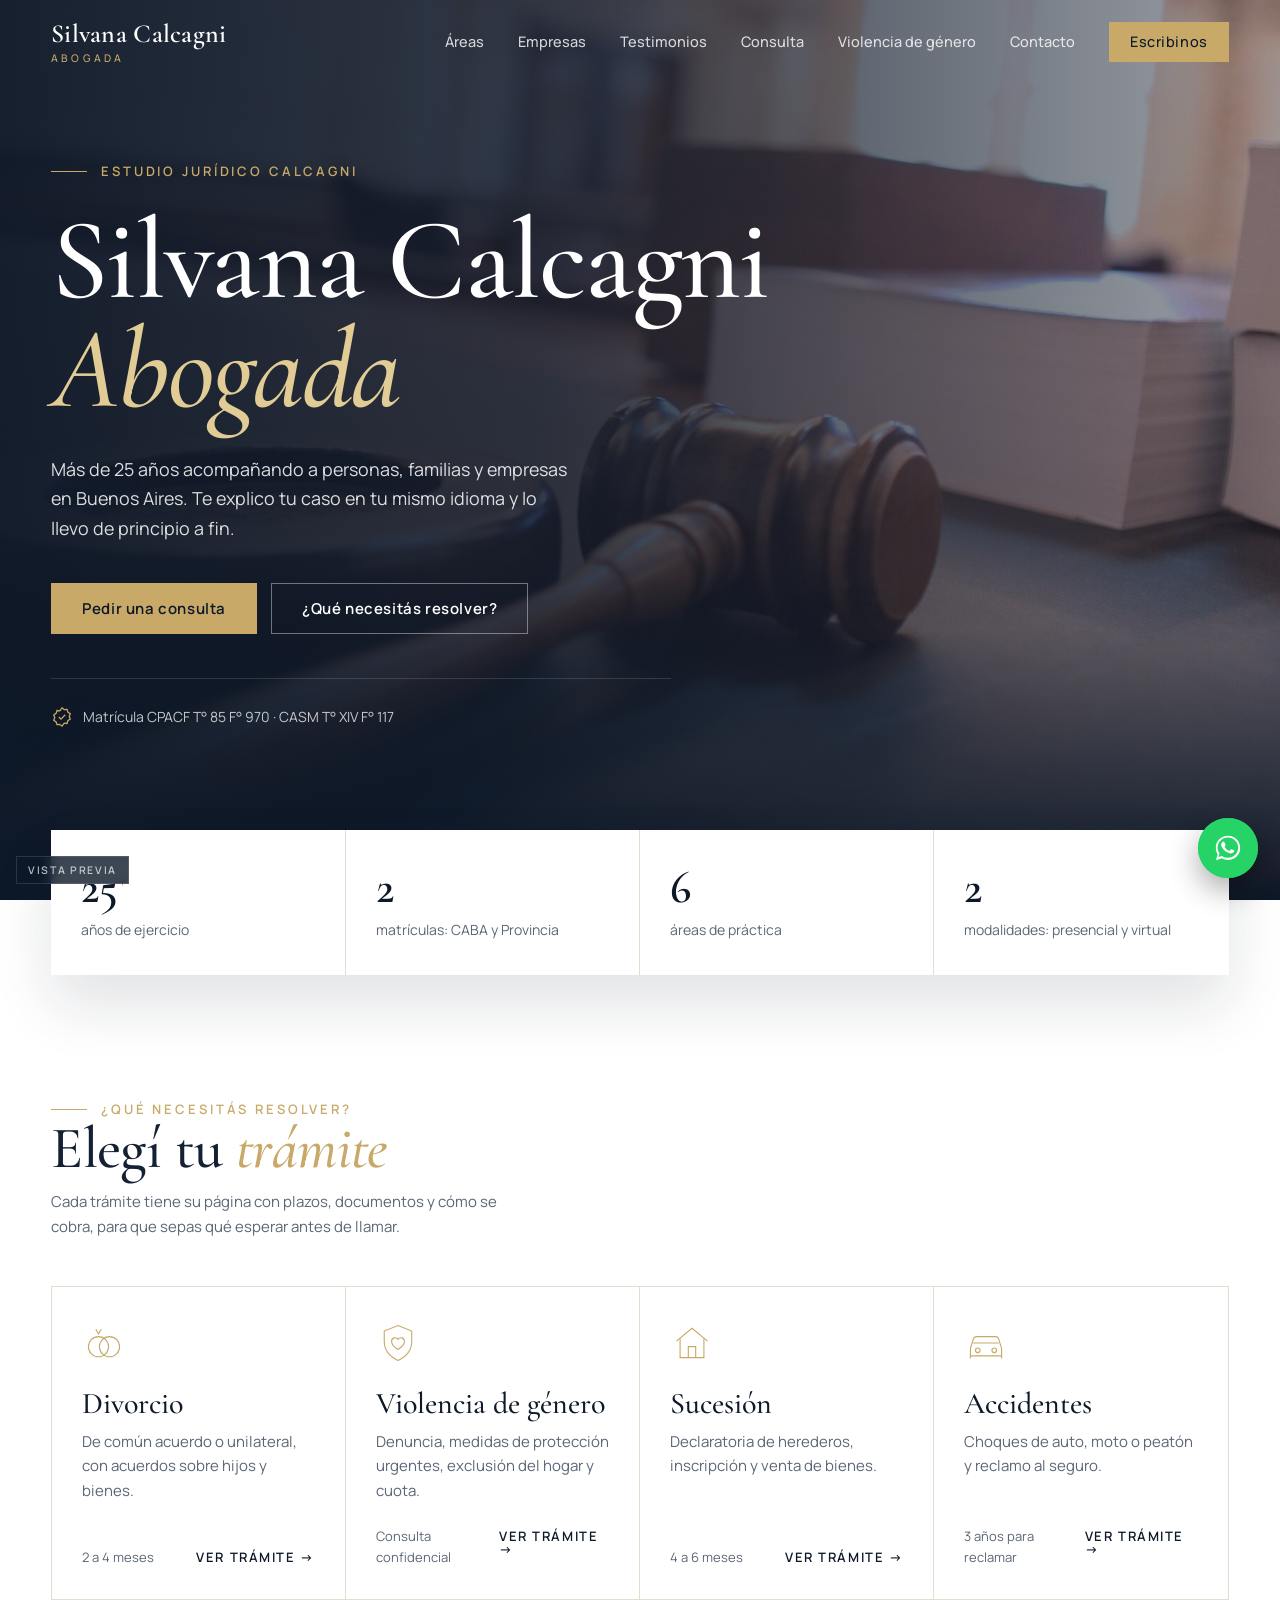
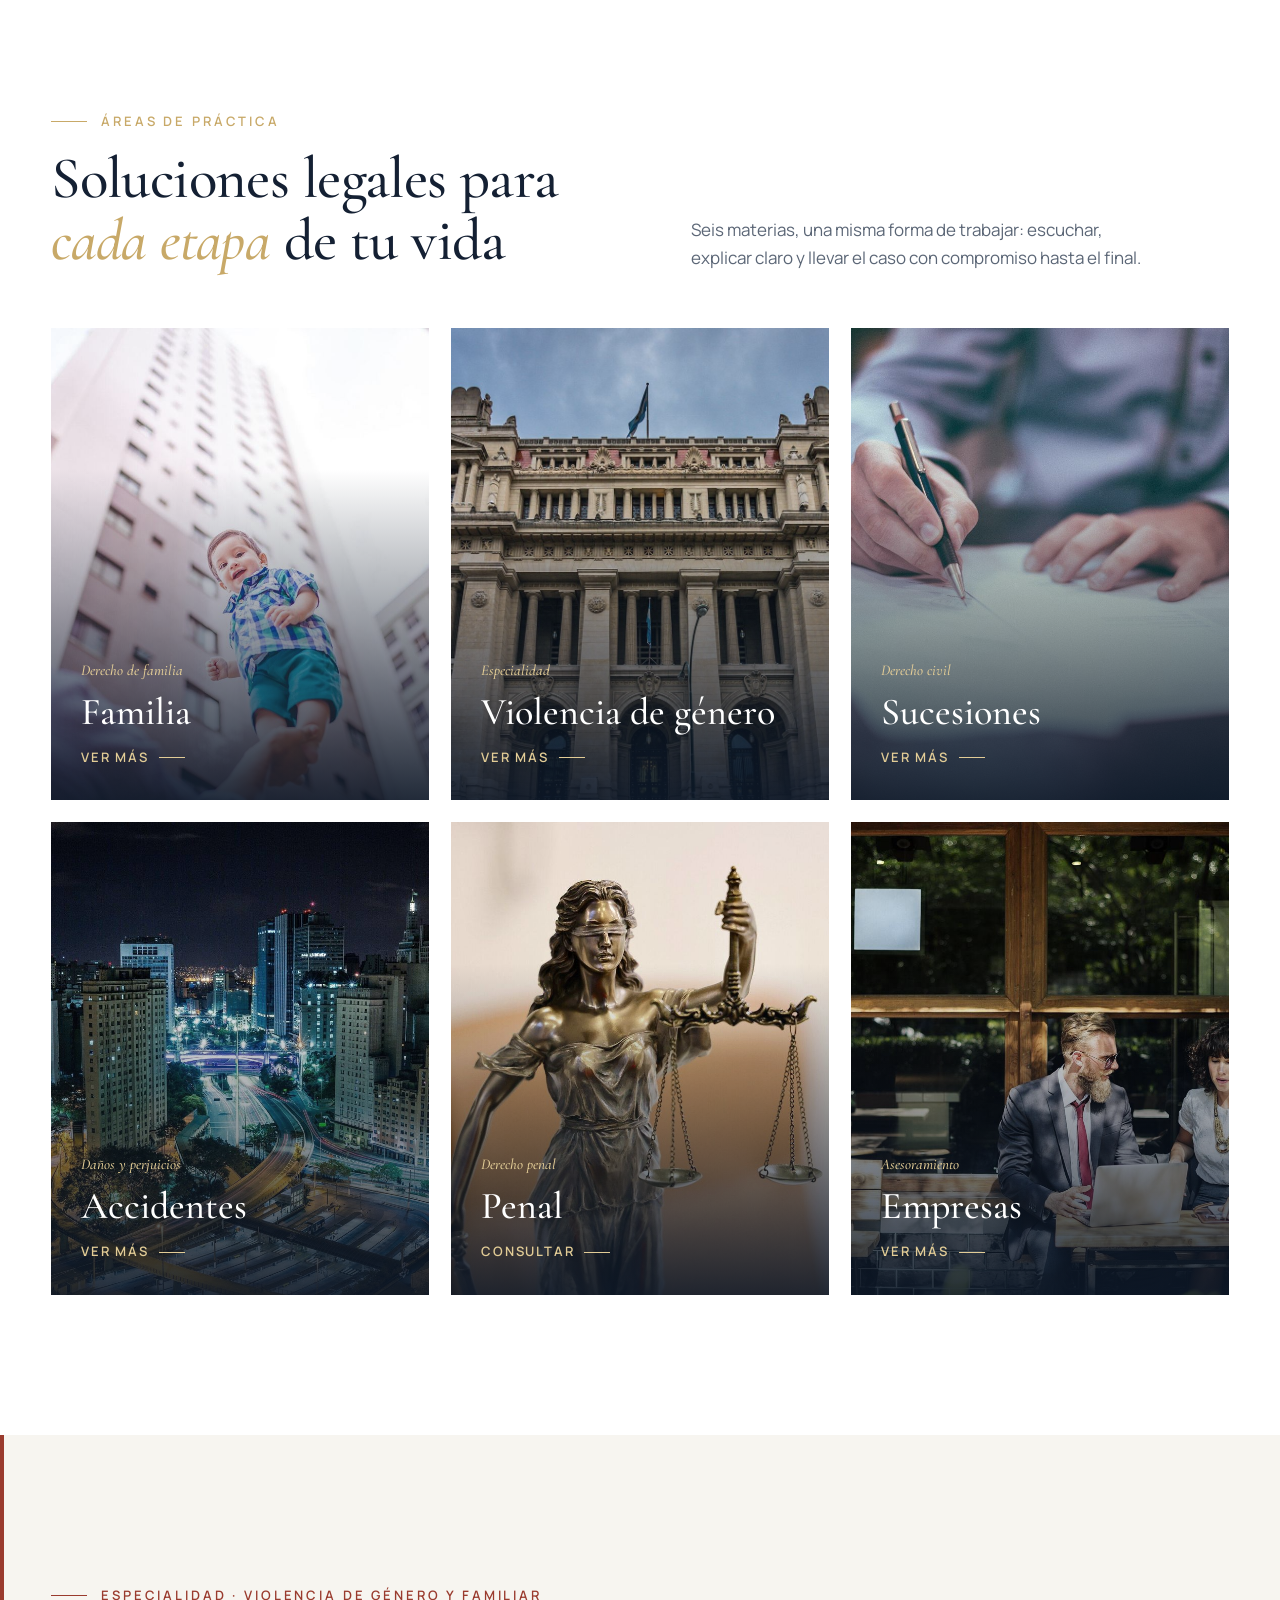
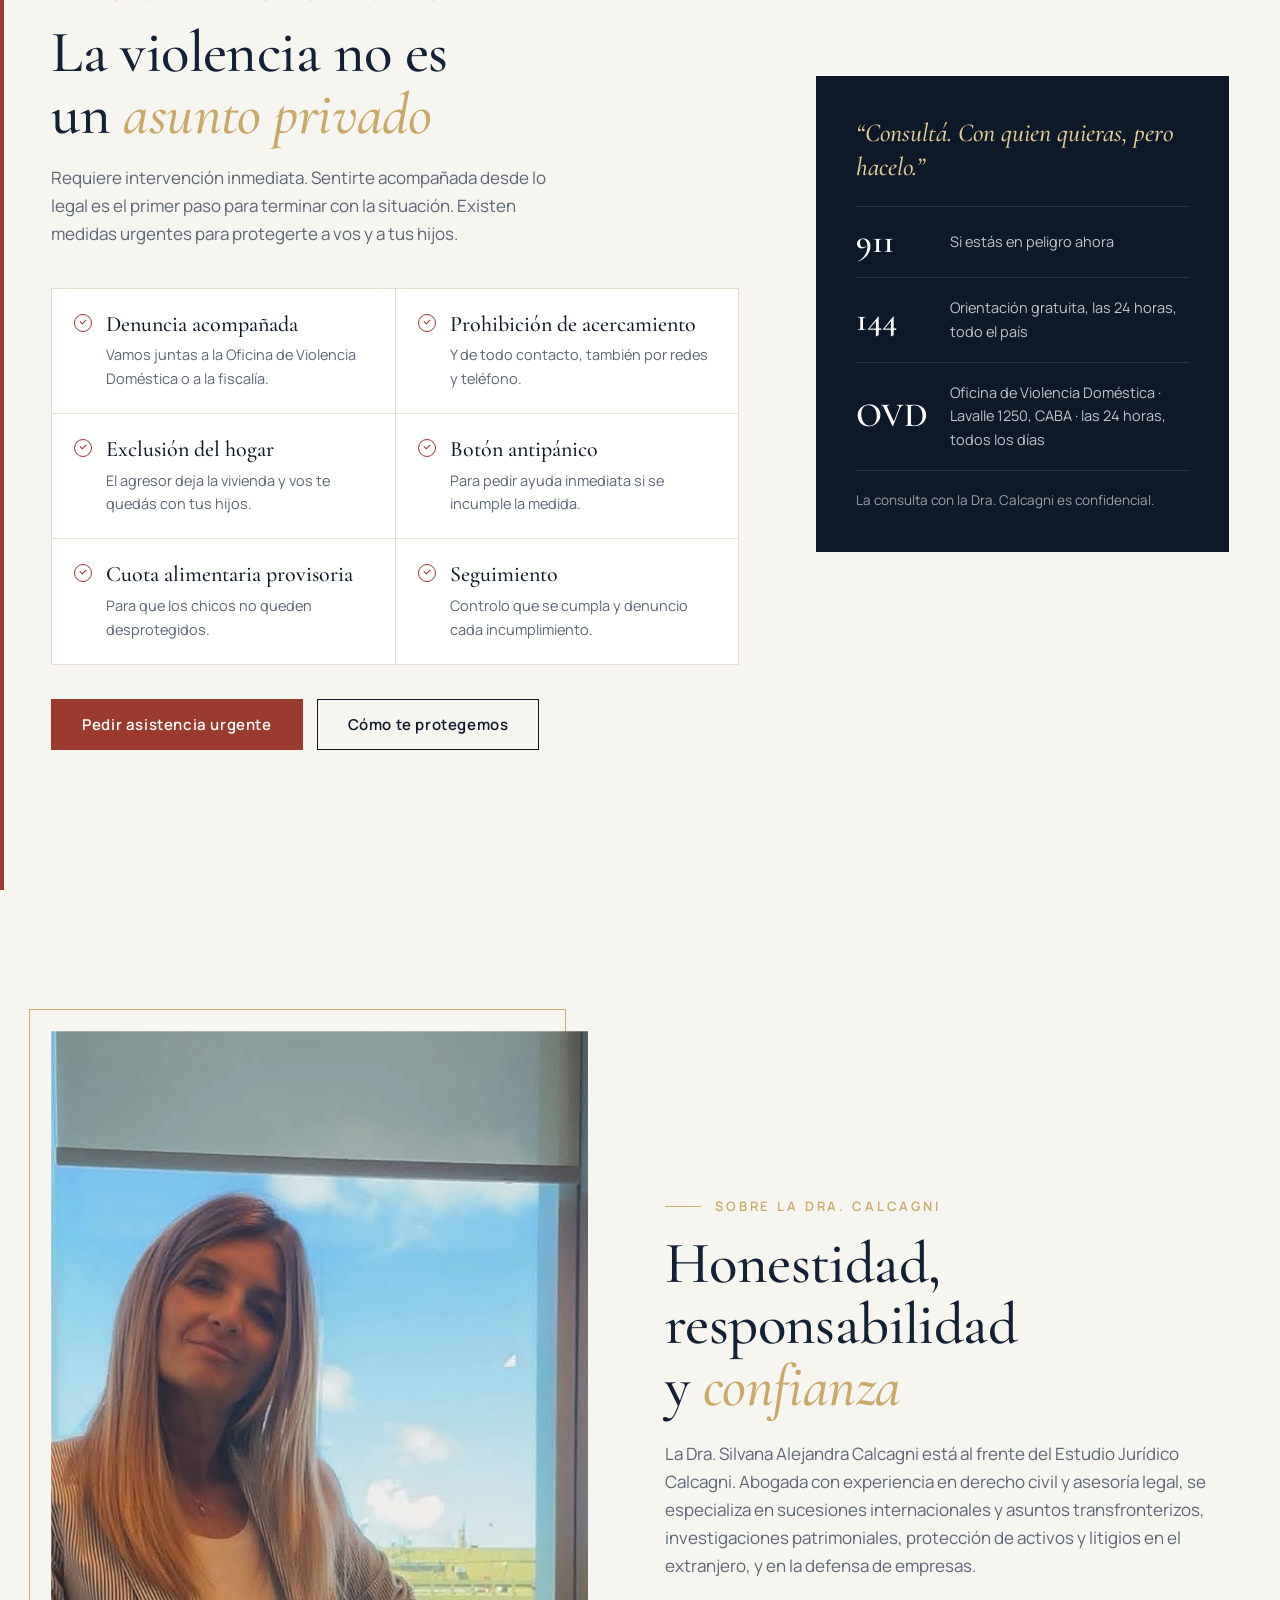
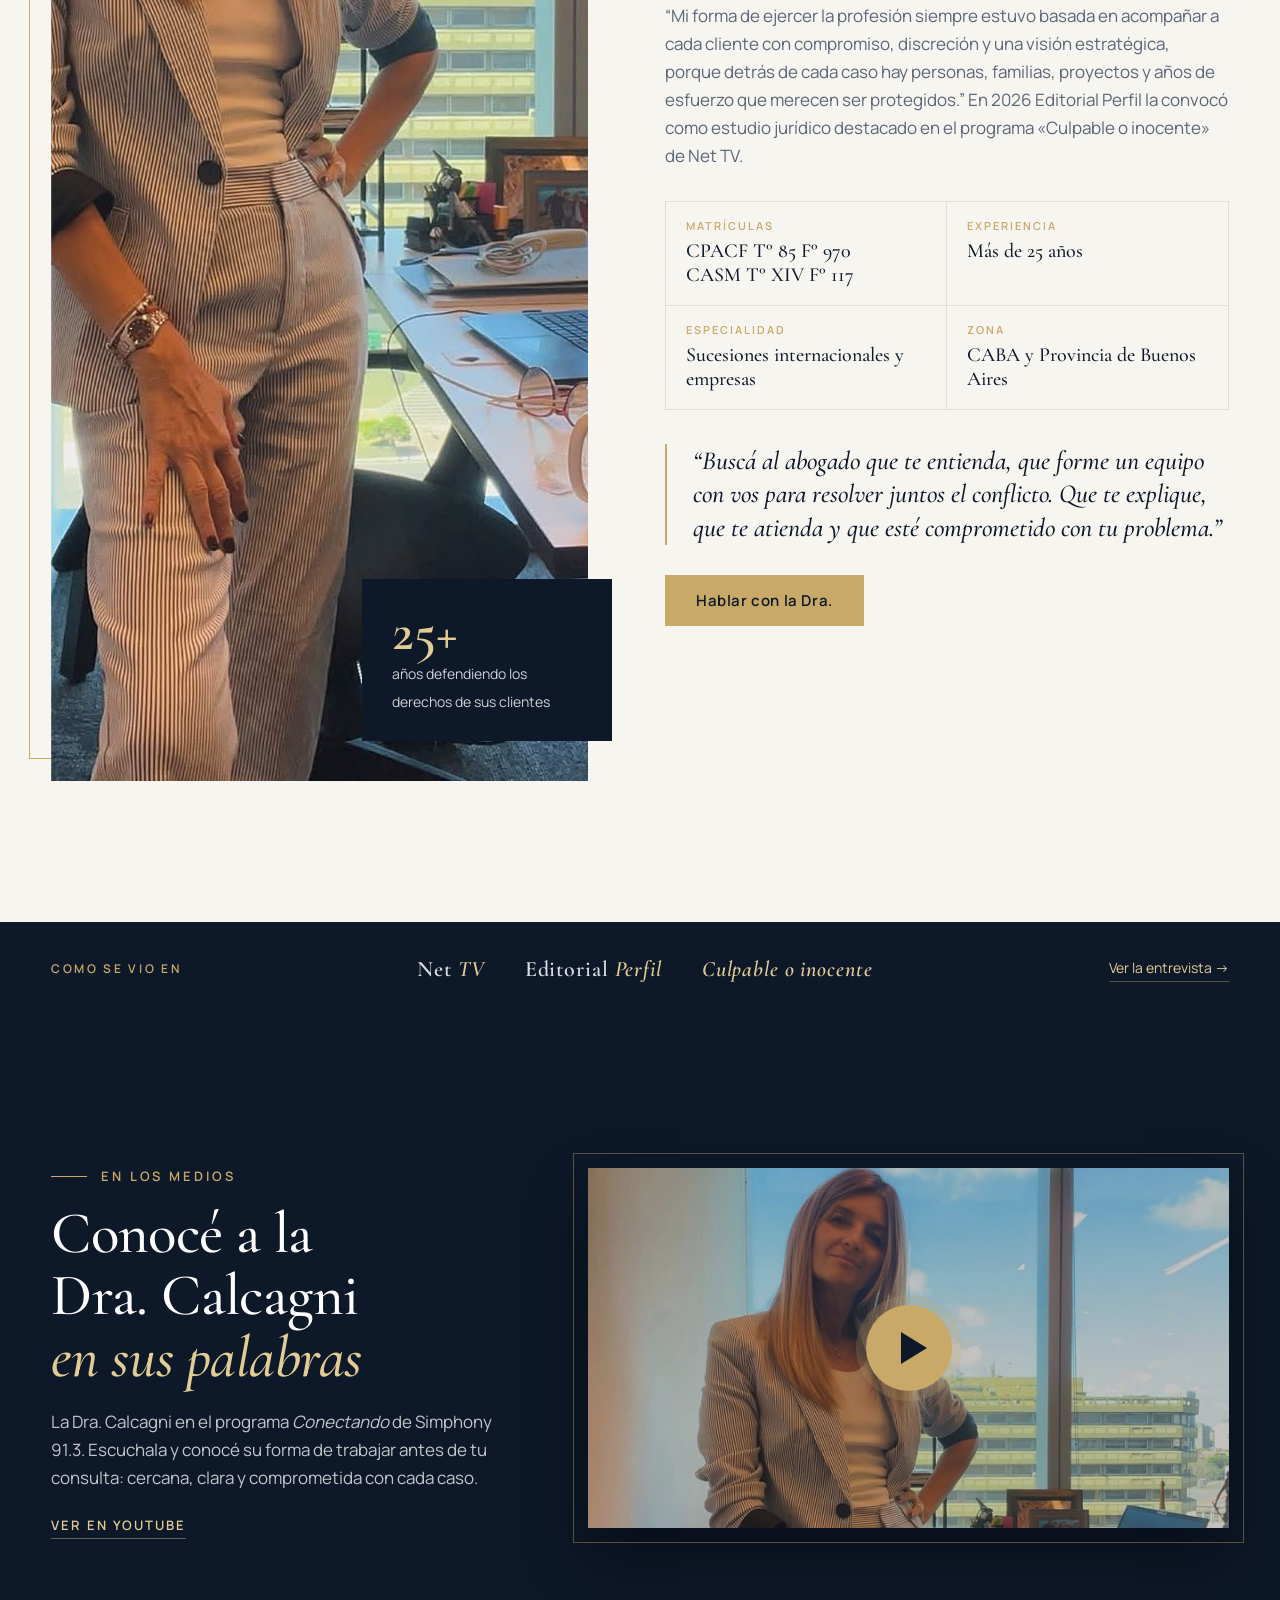
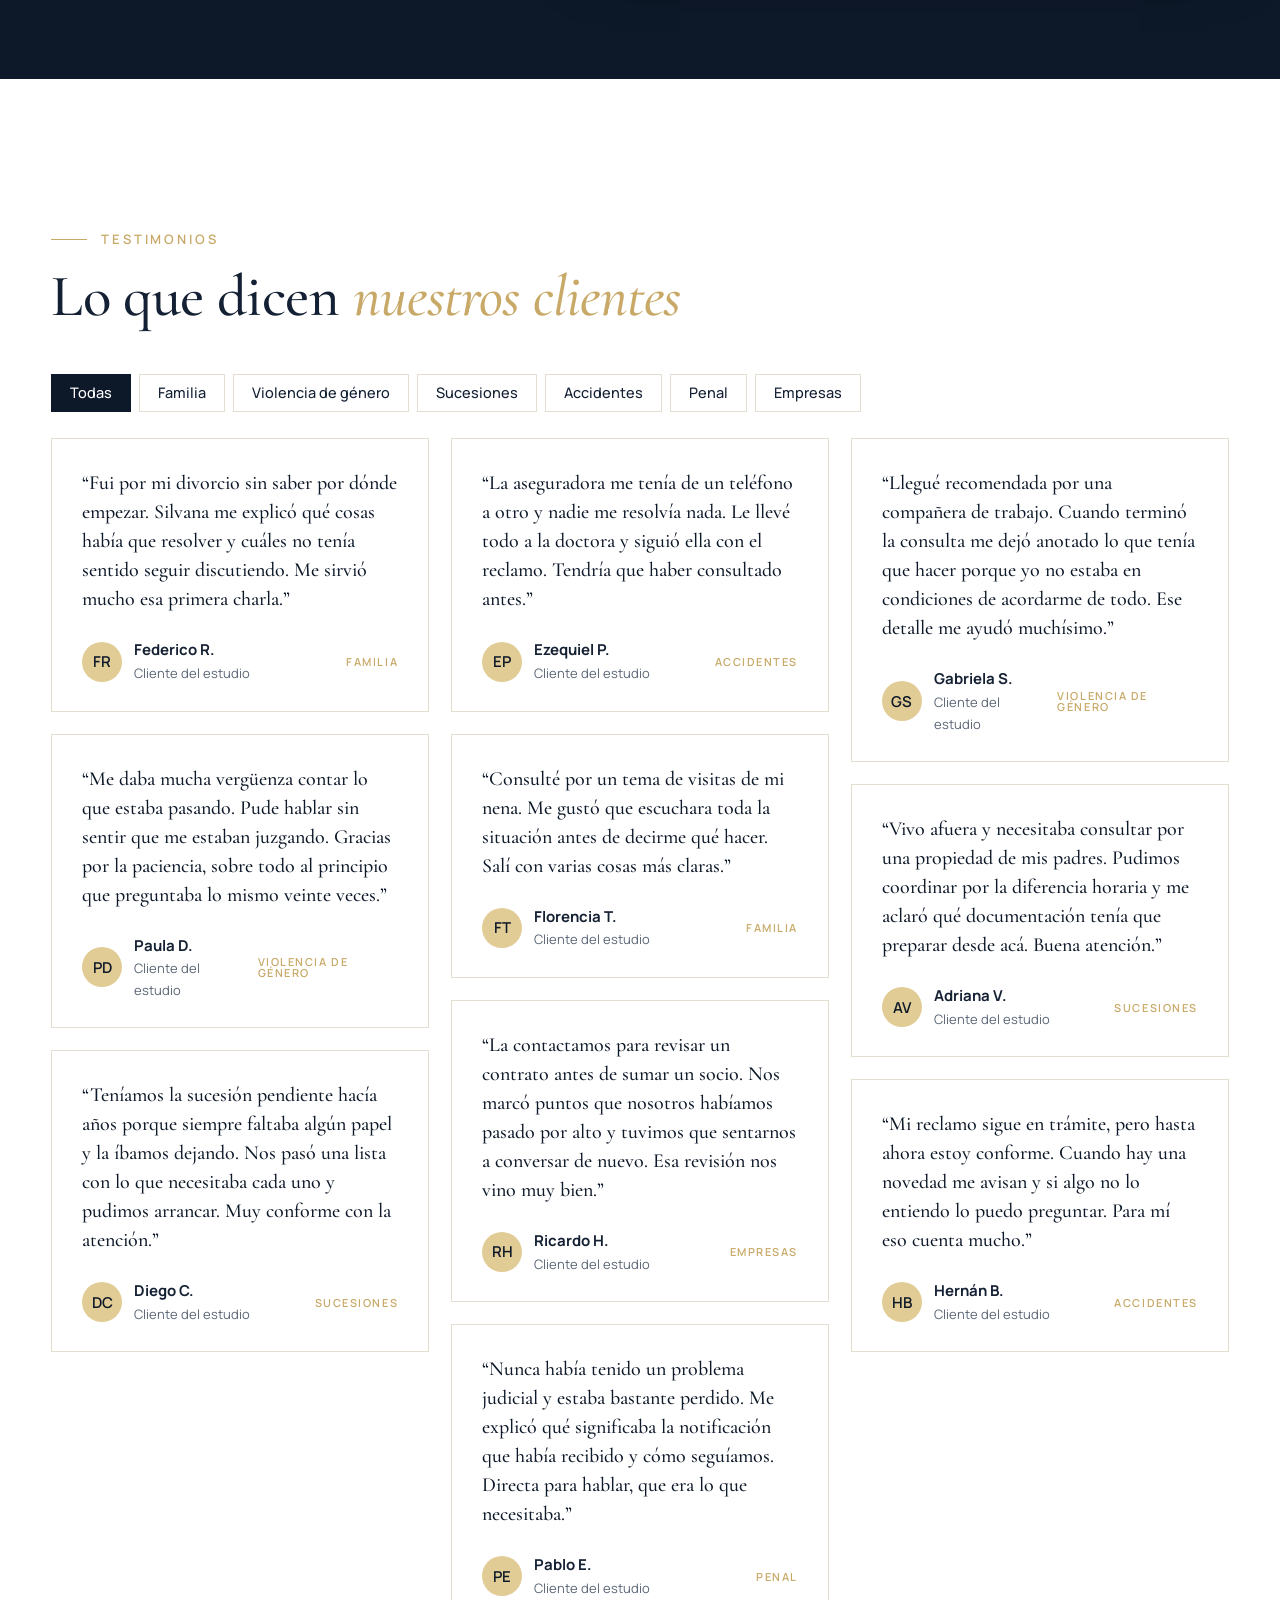
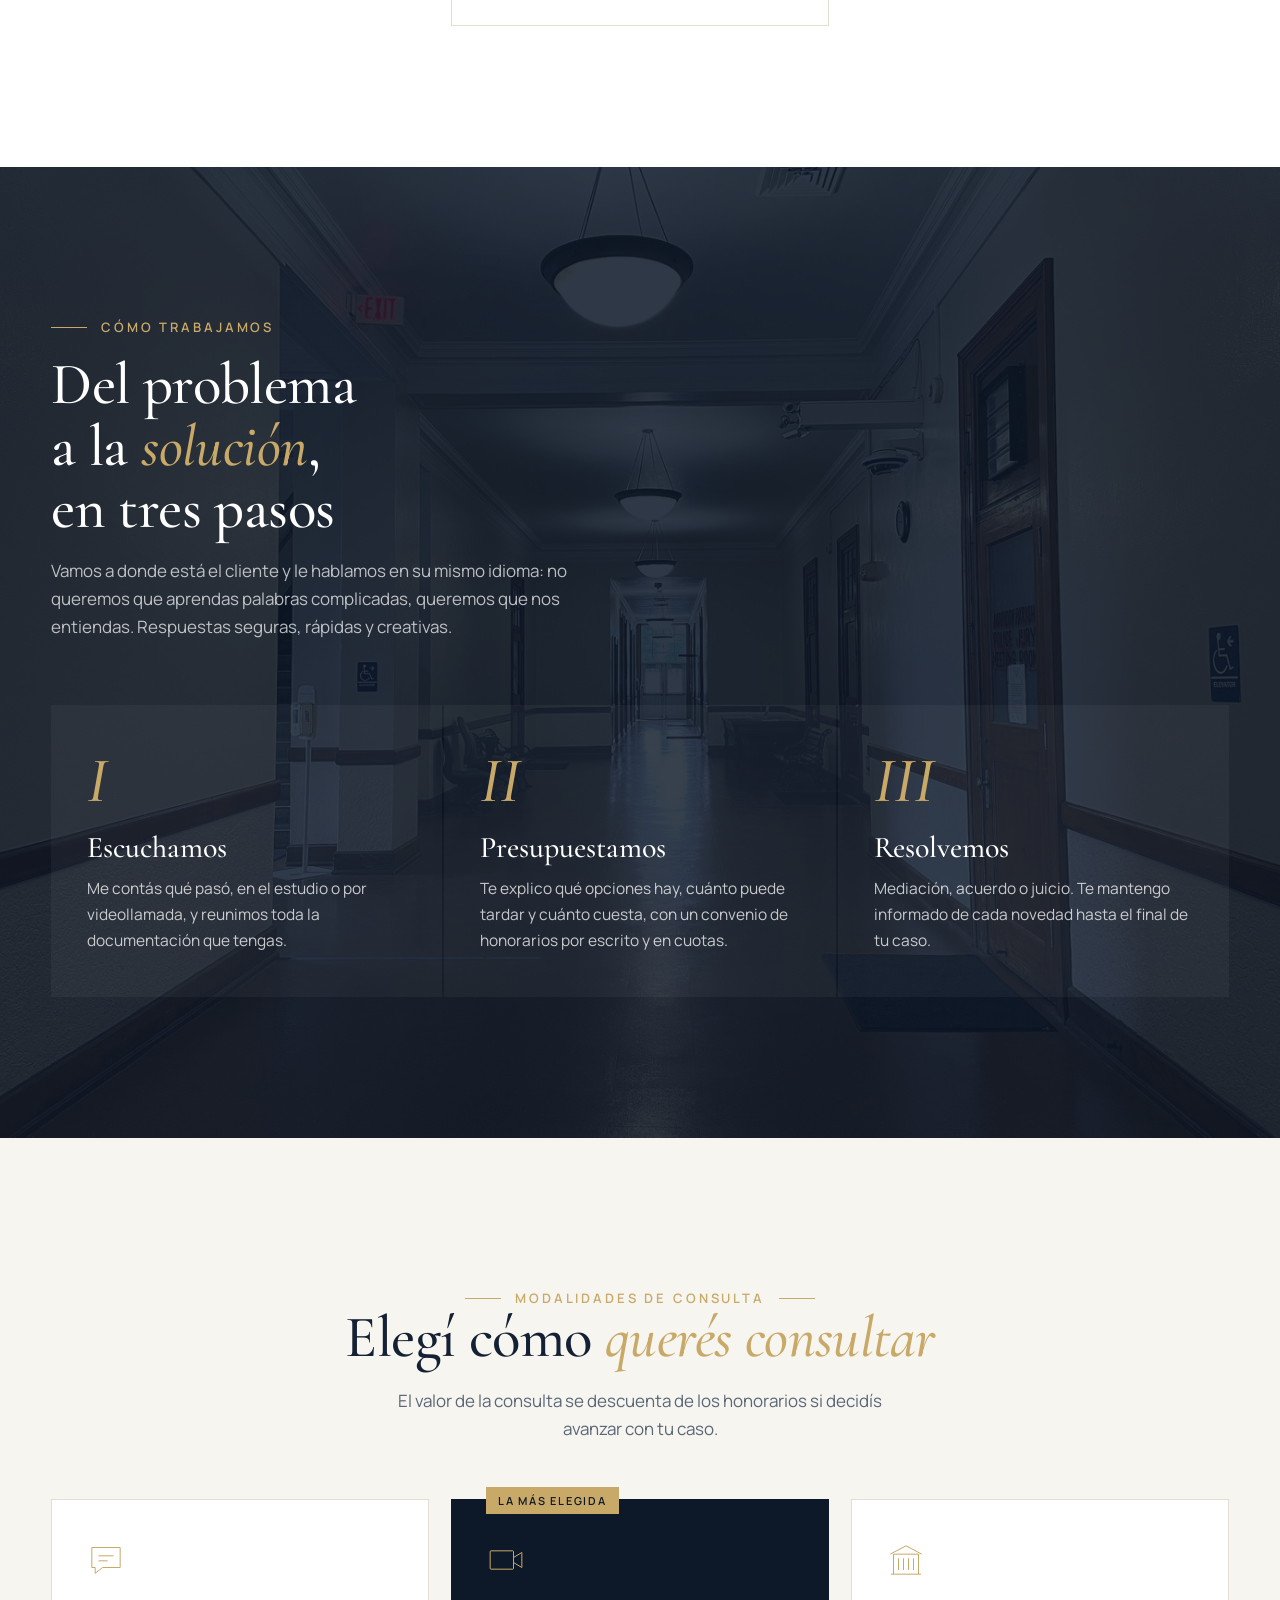
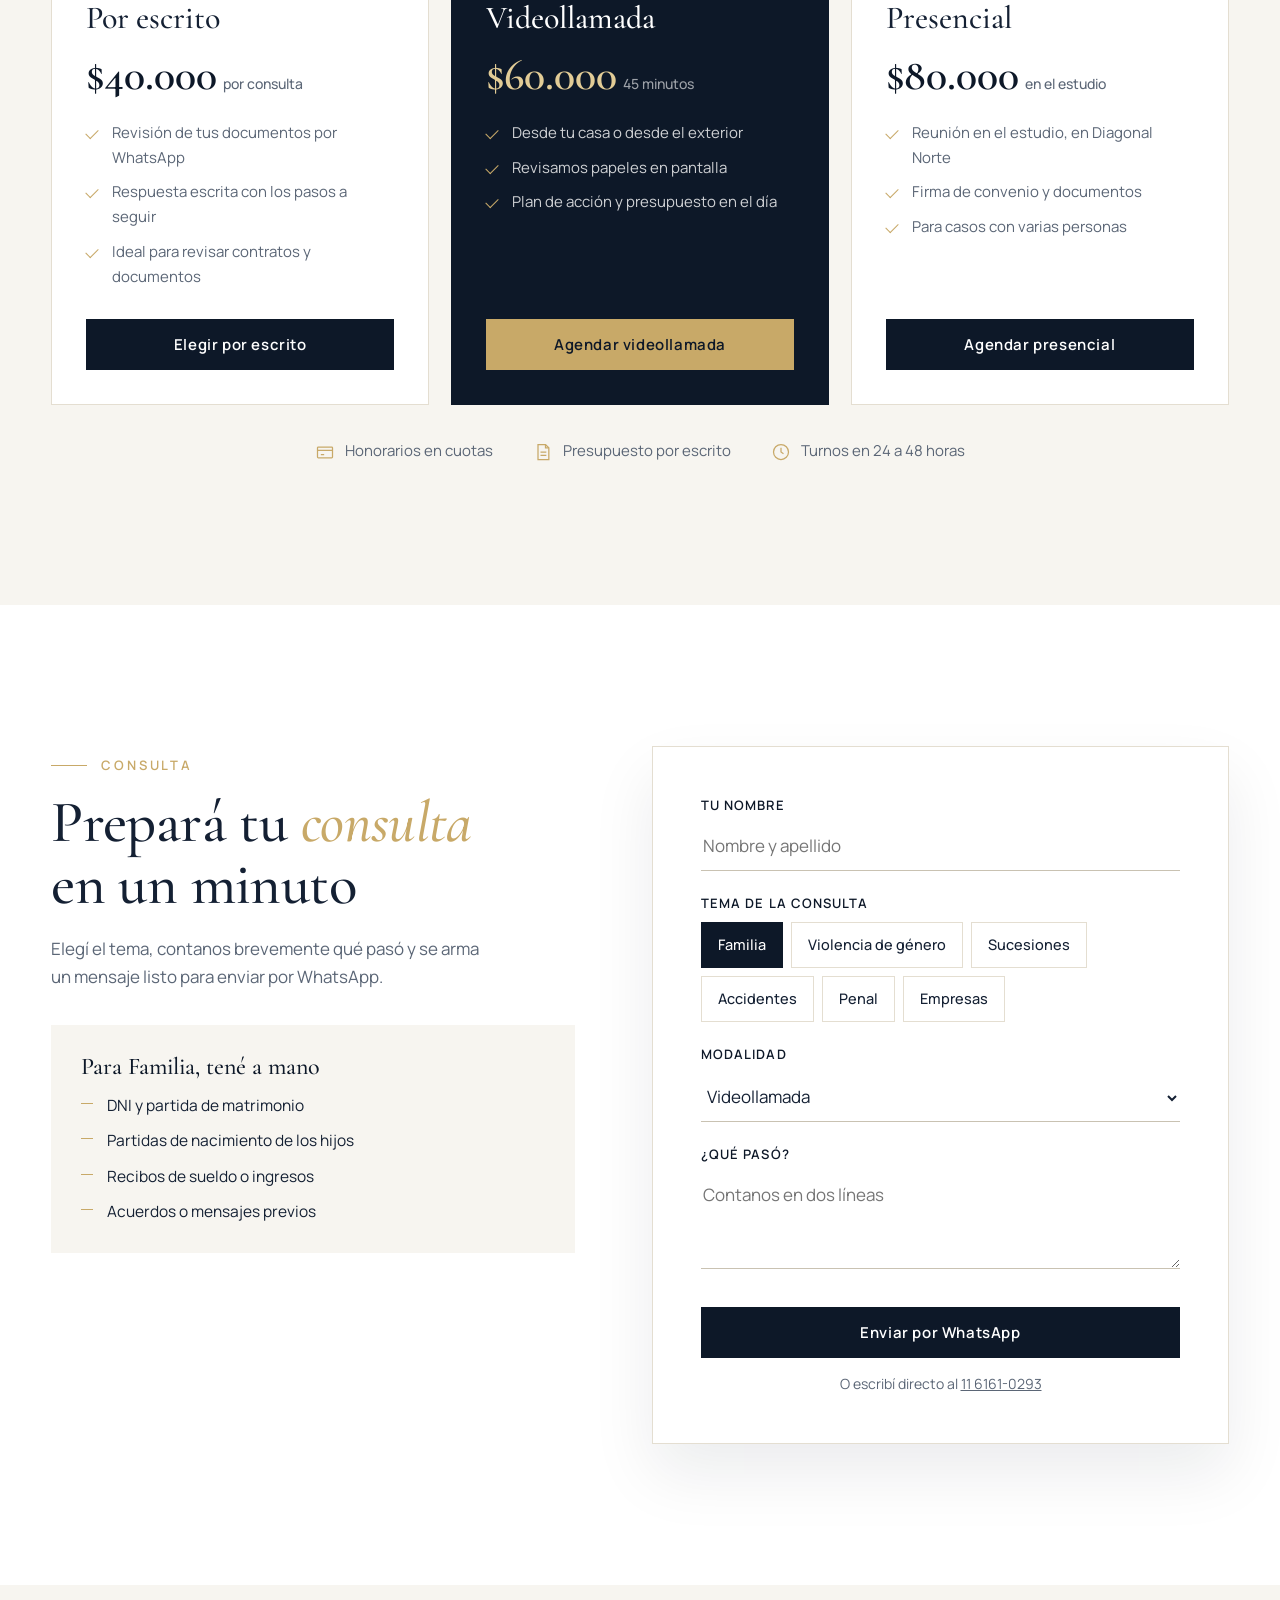
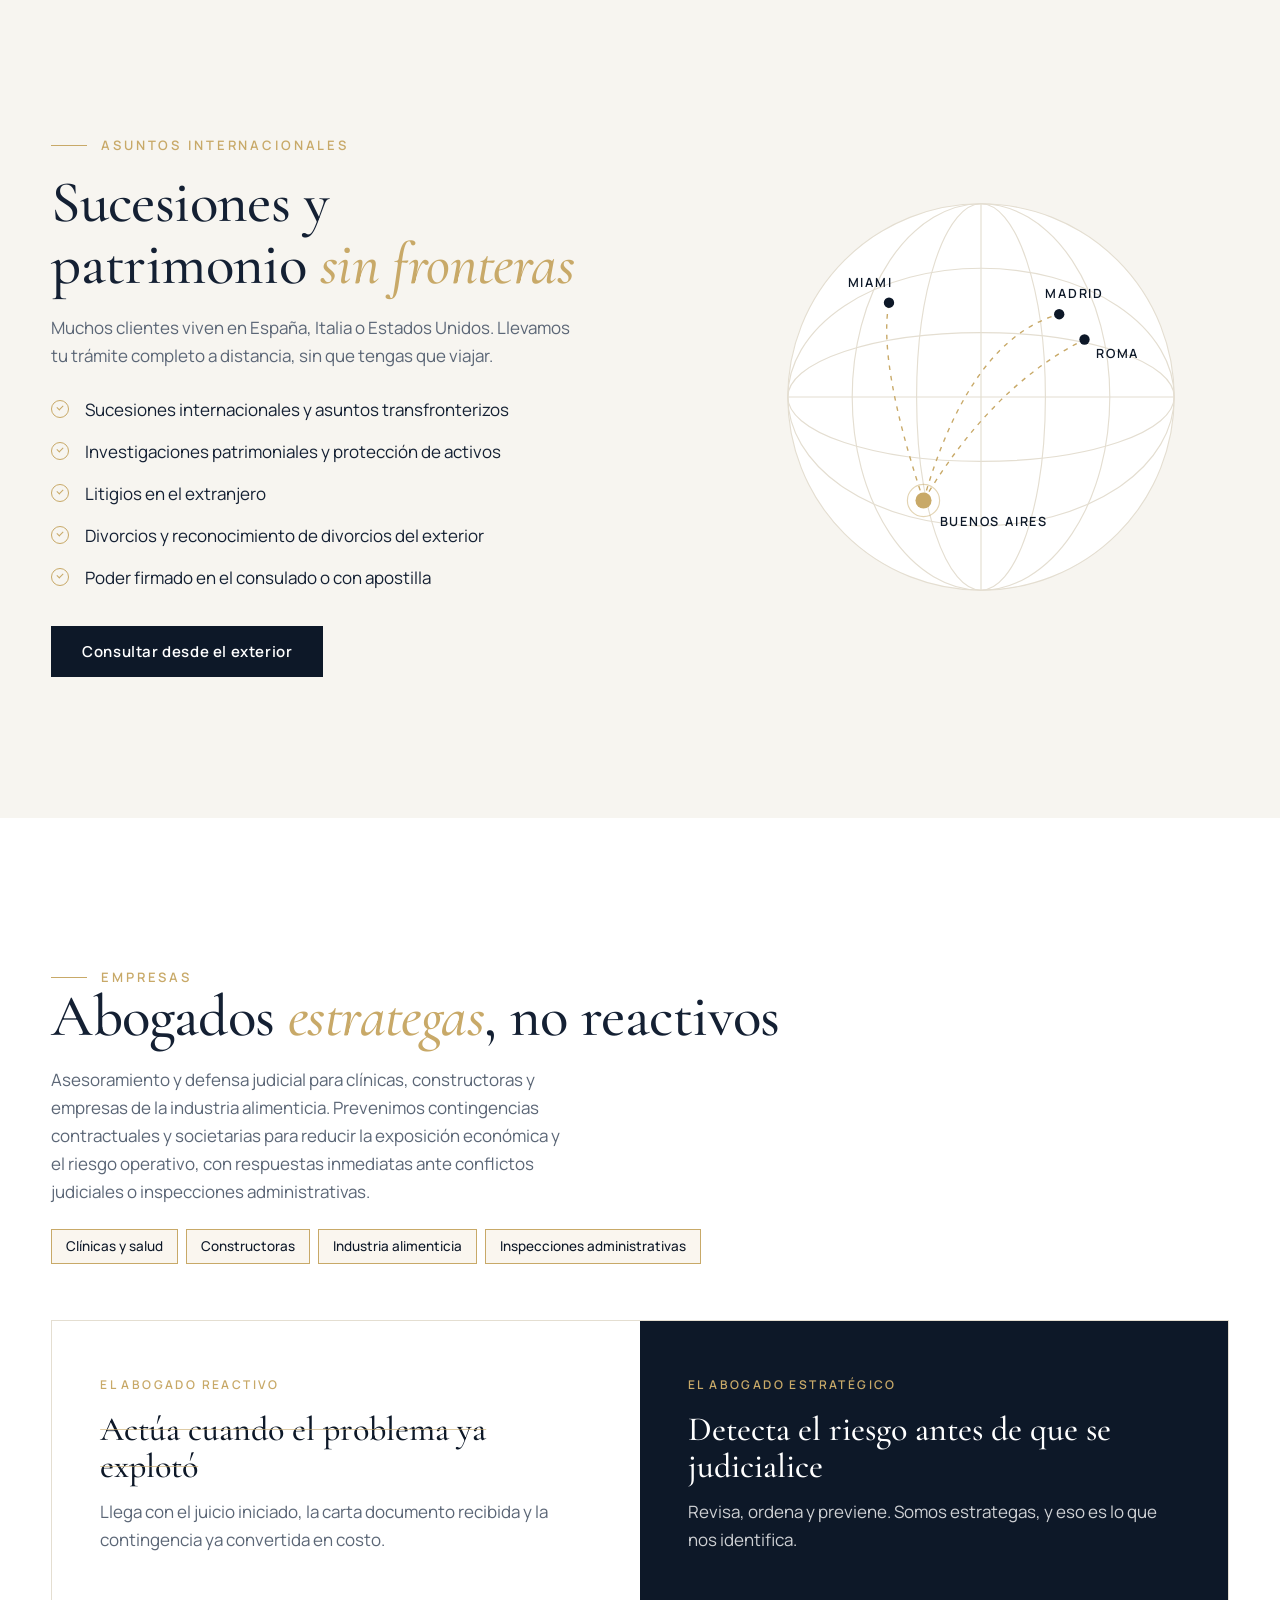
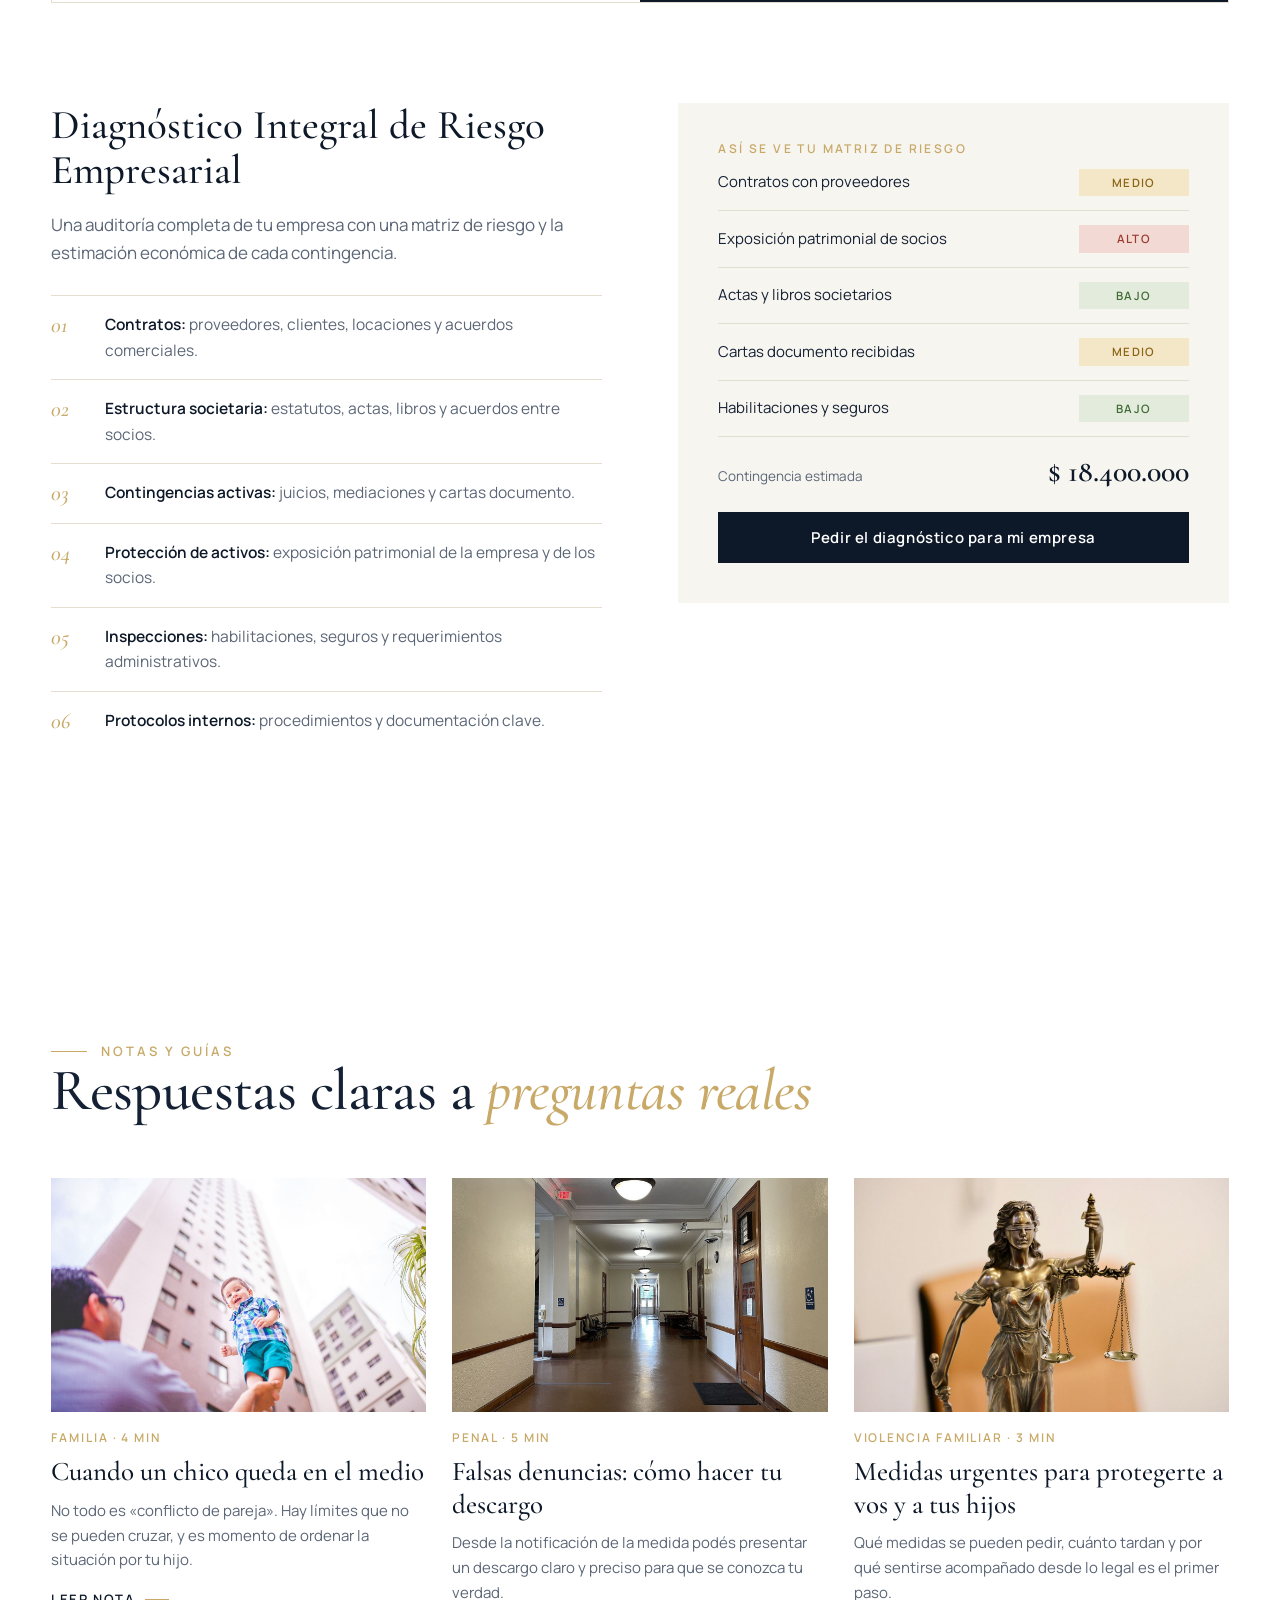
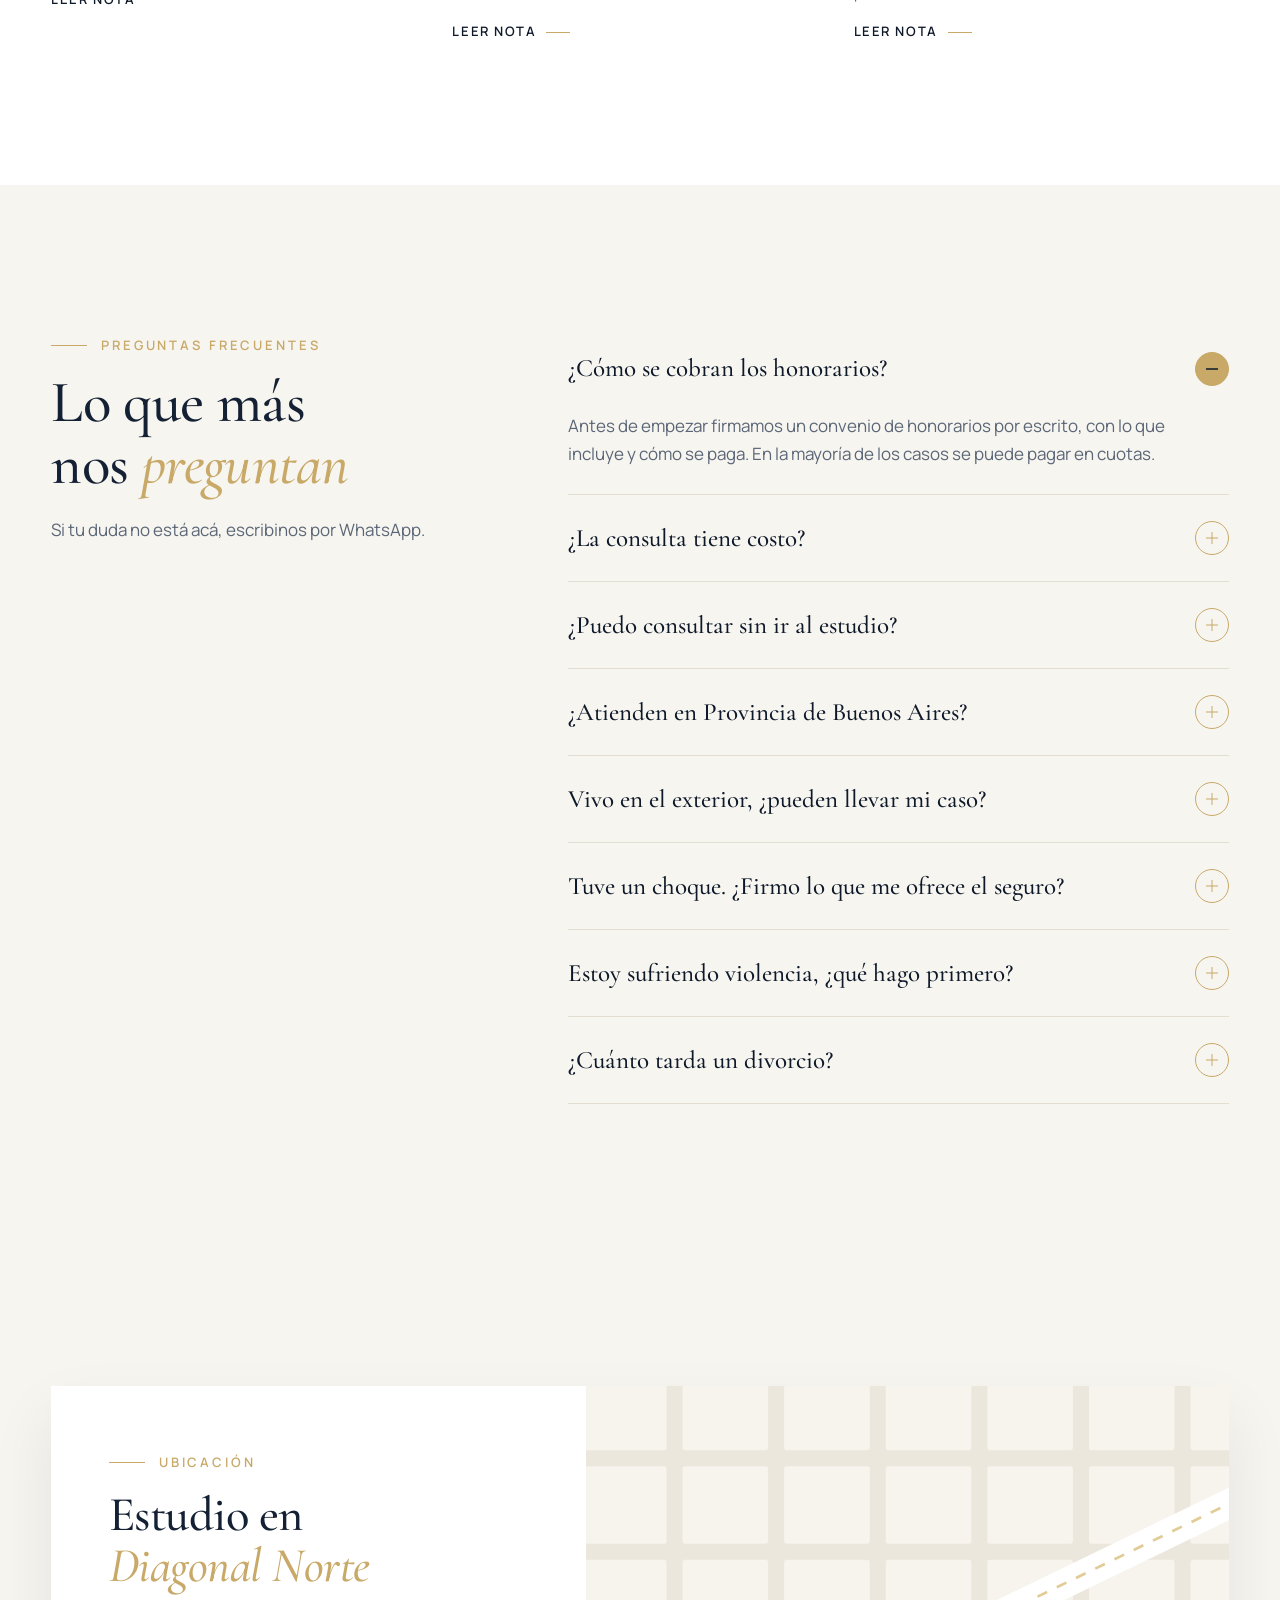
==== commit d4b79350: "Agregar testimonios reales de clientes de Silvana Diez testimonios en la sección Testimonios del ini" ====
--- a/vista-previa/index.html
+++ b/vista-previa/index.html
@@ -5,7 +5,7 @@
 <meta name="robots" content="noindex, nofollow">
 <meta name="viewport" content="width=device-width, initial-scale=1, viewport-fit=cover">
 <title>Dra. Silvana Calcagni · Abogada en Buenos Aires</title>
-<meta name="description" content="Dra. Silvana Calcagni, abogada en Buenos Aires con más de 25 años de ejercicio. Violencia de género, divorcios, sucesiones, accidentes y empresas. 4,9 en Google. Consultas por WhatsApp y videollamada.">
+<meta name="description" content="Dra. Silvana Calcagni, abogada en Buenos Aires con más de 25 años de ejercicio. Violencia de género, divorcios, sucesiones, accidentes y empresas. Consultas por WhatsApp y videollamada.">
 <link rel="preconnect" href="https://fonts.googleapis.com">
 <link rel="preconnect" href="https://fonts.gstatic.com" crossorigin>
 <link href="https://fonts.googleapis.com/css2?family=Cormorant+Garamond:ital,wght@0,500;0,600;1,500&family=Manrope:wght@400;500;600&display=swap" rel="stylesheet">
@@ -18,7 +18,7 @@
   <div class="wrap">
     <a class="logo" href="index.html"><b>Silvana Calcagni</b><span>Abogada</span></a>
     <nav class="nav" aria-label="Principal">
-      <a href="#areas">Áreas</a><a href="#empresas">Empresas</a><a href="#resenas">Reseñas</a><a href="#modalidades">Consulta</a><a href="violencia.html">Violencia de género</a><a href="#ubicacion">Contacto</a>
+      <a href="#areas">Áreas</a><a href="#empresas">Empresas</a><a href="#resenas">Testimonios</a><a href="#modalidades">Consulta</a><a href="violencia.html">Violencia de género</a><a href="#ubicacion">Contacto</a>
       <a class="btn" data-wa="Hola Dra. Calcagni, quiero hacer una consulta." href="https://wa.me/5491161610293">Escribinos</a>
       <button class="burger" aria-label="Abrir menú" aria-expanded="false" aria-controls="mnav"><i></i></button>
     </nav>
@@ -26,7 +26,7 @@
 </header>
 <nav class="mnav" id="mnav" aria-label="Menú">
   <small>Trámites</small><a href="divorcio.html">Divorcio</a><a href="violencia.html">Violencia de género</a><a href="sucesion.html">Sucesión</a><a href="accidentes.html">Accidentes</a>
-  <small>El estudio</small><a href="#empresas">Empresas</a><a href="#resenas">Reseñas</a><a href="#modalidades">Consulta</a><a href="violencia.html">Violencia de género</a><a href="#ubicacion">Contacto</a>
+  <small>El estudio</small><a href="#empresas">Empresas</a><a href="#resenas">Testimonios</a><a href="#modalidades">Consulta</a><a href="violencia.html">Violencia de género</a><a href="#ubicacion">Contacto</a>
   <a class="btn" data-wa="Hola Dra. Calcagni, quiero hacer una consulta." href="https://wa.me/5491161610293">Escribir por WhatsApp</a>
 </nav>
 
@@ -42,7 +42,6 @@
         <a class="btn ghost" href="#areas">¿Qué necesitás resolver?</a>
       </div>
       <div class="proof">
-        <a class="g" href="#resenas" style="text-decoration:none"><b>4,9</b><span><span class="stars" aria-label="5 estrellas"><svg viewBox="0 0 20 20" aria-hidden="true"><path d="M10 1.6l2.6 5.3 5.8.8-4.2 4.1 1 5.8L10 14.9l-5.2 2.7 1-5.8L1.6 7.7l5.8-.8z"/></svg><svg viewBox="0 0 20 20" aria-hidden="true"><path d="M10 1.6l2.6 5.3 5.8.8-4.2 4.1 1 5.8L10 14.9l-5.2 2.7 1-5.8L1.6 7.7l5.8-.8z"/></svg><svg viewBox="0 0 20 20" aria-hidden="true"><path d="M10 1.6l2.6 5.3 5.8.8-4.2 4.1 1 5.8L10 14.9l-5.2 2.7 1-5.8L1.6 7.7l5.8-.8z"/></svg><svg viewBox="0 0 20 20" aria-hidden="true"><path d="M10 1.6l2.6 5.3 5.8.8-4.2 4.1 1 5.8L10 14.9l-5.2 2.7 1-5.8L1.6 7.7l5.8-.8z"/></svg><svg viewBox="0 0 20 20" aria-hidden="true"><path d="M10 1.6l2.6 5.3 5.8.8-4.2 4.1 1 5.8L10 14.9l-5.2 2.7 1-5.8L1.6 7.7l5.8-.8z"/></svg></span><small>127 opiniones en Google</small></span></a>
         <span class="mat"><svg viewBox="0 0 24 24"><path d="M12 2l2.4 2 3.1-.3.9 3 2.6 1.8-1.1 2.9 1.1 2.9-2.6 1.8-.9 3-3.1-.3L12 22l-2.4-2-3.1.3-.9-3L3 15.5l1.1-2.9L3 9.7l2.6-1.8.9-3 3.1.3z"/><path d="M8.5 12l2.4 2.4 4.6-4.8"/></svg>Matrícula CPACF T° 85 F° 970 · CASM T° XIV F° 117</span>
       </div>
     </div>
@@ -53,7 +52,7 @@
 <div class="stats wrap" aria-label="El estudio en números">
   <ul data-reveal>
     <li><b data-count="25">25<sup>+</sup></b><span>años de ejercicio</span></li>
-    <li><b data-count="4.9" data-dec="1">4,9<sup>★</sup></b><span>127 opiniones en Google</span></li>
+    <li><b>2</b><span>matrículas: CABA y Provincia</span></li>
     <li><b data-count="6">6</b><span>áreas de práctica</span></li>
     <li><b>2</b><span>modalidades: presencial y virtual</span></li>
   </ul>
@@ -163,25 +162,20 @@
 <section class="reviews section" id="resenas">
   <div class="wrap">
     <div class="top">
-      <div data-reveal><span class="kicker">Reseñas</span><h2>Lo que dicen <em>nuestros clientes</em></h2></div>
-      <div class="score" data-reveal style="--d:1"><b>4,9</b><div><span class="stars" aria-label="5 estrellas"><svg viewBox="0 0 20 20" aria-hidden="true"><path d="M10 1.6l2.6 5.3 5.8.8-4.2 4.1 1 5.8L10 14.9l-5.2 2.7 1-5.8L1.6 7.7l5.8-.8z"/></svg><svg viewBox="0 0 20 20" aria-hidden="true"><path d="M10 1.6l2.6 5.3 5.8.8-4.2 4.1 1 5.8L10 14.9l-5.2 2.7 1-5.8L1.6 7.7l5.8-.8z"/></svg><svg viewBox="0 0 20 20" aria-hidden="true"><path d="M10 1.6l2.6 5.3 5.8.8-4.2 4.1 1 5.8L10 14.9l-5.2 2.7 1-5.8L1.6 7.7l5.8-.8z"/></svg><svg viewBox="0 0 20 20" aria-hidden="true"><path d="M10 1.6l2.6 5.3 5.8.8-4.2 4.1 1 5.8L10 14.9l-5.2 2.7 1-5.8L1.6 7.7l5.8-.8z"/></svg><svg viewBox="0 0 20 20" aria-hidden="true"><path d="M10 1.6l2.6 5.3 5.8.8-4.2 4.1 1 5.8L10 14.9l-5.2 2.7 1-5.8L1.6 7.7l5.8-.8z"/></svg></span><small>Promedio de 127 opiniones</small><span class="gl">en Google</span></div></div>
-    </div>
-    <div class="rfilter" role="group" aria-label="Filtrar reseñas por área" data-reveal><button data-f="todas" aria-pressed="true">Todas</button><button data-f="familia" aria-pressed="false">Familia</button><button data-f="violencia" aria-pressed="false">Violencia de género</button><button data-f="sucesiones" aria-pressed="false">Sucesiones</button><button data-f="accidentes" aria-pressed="false">Accidentes</button><button data-f="penal" aria-pressed="false">Penal</button><button data-f="empresas" aria-pressed="false">Empresas</button></div>
+      <div data-reveal><span class="kicker">Testimonios</span><h2>Lo que dicen <em>nuestros clientes</em></h2></div>
+    </div>
+    <div class="rfilter" role="group" aria-label="Filtrar testimonios por área" data-reveal><button data-f="todas" aria-pressed="true">Todas</button><button data-f="familia" aria-pressed="false">Familia</button><button data-f="violencia" aria-pressed="false">Violencia de género</button><button data-f="sucesiones" aria-pressed="false">Sucesiones</button><button data-f="accidentes" aria-pressed="false">Accidentes</button><button data-f="penal" aria-pressed="false">Penal</button><button data-f="empresas" aria-pressed="false">Empresas</button></div>
     <div class="rgrid">
-      <article class="review" data-area="familia" data-reveal style="--d:0"><span class="stars" aria-label="5 estrellas"><svg viewBox="0 0 20 20" aria-hidden="true"><path d="M10 1.6l2.6 5.3 5.8.8-4.2 4.1 1 5.8L10 14.9l-5.2 2.7 1-5.8L1.6 7.7l5.8-.8z"/></svg><svg viewBox="0 0 20 20" aria-hidden="true"><path d="M10 1.6l2.6 5.3 5.8.8-4.2 4.1 1 5.8L10 14.9l-5.2 2.7 1-5.8L1.6 7.7l5.8-.8z"/></svg><svg viewBox="0 0 20 20" aria-hidden="true"><path d="M10 1.6l2.6 5.3 5.8.8-4.2 4.1 1 5.8L10 14.9l-5.2 2.7 1-5.8L1.6 7.7l5.8-.8z"/></svg><svg viewBox="0 0 20 20" aria-hidden="true"><path d="M10 1.6l2.6 5.3 5.8.8-4.2 4.1 1 5.8L10 14.9l-5.2 2.7 1-5.8L1.6 7.7l5.8-.8z"/></svg><svg viewBox="0 0 20 20" aria-hidden="true"><path d="M10 1.6l2.6 5.3 5.8.8-4.2 4.1 1 5.8L10 14.9l-5.2 2.7 1-5.8L1.6 7.7l5.8-.8z"/></svg></span><p class="q">“Me explicó todo con una paciencia enorme. El divorcio salió mucho antes de lo que pensaba y siempre contestó mis mensajes.”</p><div class="who"><span class="av">CM</span><div><b>Carolina M.</b><small>Google · hace 3 semanas</small></div><span class="tag">Familia</span></div></article>
-      <article class="review" data-area="violencia" data-reveal style="--d:1"><span class="stars" aria-label="5 estrellas"><svg viewBox="0 0 20 20" aria-hidden="true"><path d="M10 1.6l2.6 5.3 5.8.8-4.2 4.1 1 5.8L10 14.9l-5.2 2.7 1-5.8L1.6 7.7l5.8-.8z"/></svg><svg viewBox="0 0 20 20" aria-hidden="true"><path d="M10 1.6l2.6 5.3 5.8.8-4.2 4.1 1 5.8L10 14.9l-5.2 2.7 1-5.8L1.6 7.7l5.8-.8z"/></svg><svg viewBox="0 0 20 20" aria-hidden="true"><path d="M10 1.6l2.6 5.3 5.8.8-4.2 4.1 1 5.8L10 14.9l-5.2 2.7 1-5.8L1.6 7.7l5.8-.8z"/></svg><svg viewBox="0 0 20 20" aria-hidden="true"><path d="M10 1.6l2.6 5.3 5.8.8-4.2 4.1 1 5.8L10 14.9l-5.2 2.7 1-5.8L1.6 7.7l5.8-.8z"/></svg><svg viewBox="0 0 20 20" aria-hidden="true"><path d="M10 1.6l2.6 5.3 5.8.8-4.2 4.1 1 5.8L10 14.9l-5.2 2.7 1-5.8L1.6 7.7l5.8-.8z"/></svg></span><p class="q">“En el peor momento de mi vida me sentí escuchada y protegida. En pocos días teníamos la medida de protección para mí y para mis hijos.”</p><div class="who"><span class="av">ML</span><div><b>Mariana L.</b><small>Google · hace 1 mes</small></div><span class="tag">Violencia de género</span></div></article>
-      <article class="review" data-area="sucesiones" data-reveal style="--d:2"><span class="stars" aria-label="5 estrellas"><svg viewBox="0 0 20 20" aria-hidden="true"><path d="M10 1.6l2.6 5.3 5.8.8-4.2 4.1 1 5.8L10 14.9l-5.2 2.7 1-5.8L1.6 7.7l5.8-.8z"/></svg><svg viewBox="0 0 20 20" aria-hidden="true"><path d="M10 1.6l2.6 5.3 5.8.8-4.2 4.1 1 5.8L10 14.9l-5.2 2.7 1-5.8L1.6 7.7l5.8-.8z"/></svg><svg viewBox="0 0 20 20" aria-hidden="true"><path d="M10 1.6l2.6 5.3 5.8.8-4.2 4.1 1 5.8L10 14.9l-5.2 2.7 1-5.8L1.6 7.7l5.8-.8z"/></svg><svg viewBox="0 0 20 20" aria-hidden="true"><path d="M10 1.6l2.6 5.3 5.8.8-4.2 4.1 1 5.8L10 14.9l-5.2 2.7 1-5.8L1.6 7.7l5.8-.8z"/></svg><svg viewBox="0 0 20 20" aria-hidden="true"><path d="M10 1.6l2.6 5.3 5.8.8-4.2 4.1 1 5.8L10 14.9l-5.2 2.7 1-5.8L1.6 7.7l5.8-.8z"/></svg></span><p class="q">“Hicimos la sucesión de mi papá con dos hermanos viviendo en España. Todo por videollamada, sin un solo viaje.”</p><div class="who"><span class="av">LG</span><div><b>Laura G.</b><small>Google · hace 2 meses</small></div><span class="tag">Sucesiones</span></div></article>
-      <article class="review" data-area="accidentes" data-reveal style="--d:0"><span class="stars" aria-label="5 estrellas"><svg viewBox="0 0 20 20" aria-hidden="true"><path d="M10 1.6l2.6 5.3 5.8.8-4.2 4.1 1 5.8L10 14.9l-5.2 2.7 1-5.8L1.6 7.7l5.8-.8z"/></svg><svg viewBox="0 0 20 20" aria-hidden="true"><path d="M10 1.6l2.6 5.3 5.8.8-4.2 4.1 1 5.8L10 14.9l-5.2 2.7 1-5.8L1.6 7.7l5.8-.8z"/></svg><svg viewBox="0 0 20 20" aria-hidden="true"><path d="M10 1.6l2.6 5.3 5.8.8-4.2 4.1 1 5.8L10 14.9l-5.2 2.7 1-5.8L1.6 7.7l5.8-.8z"/></svg><svg viewBox="0 0 20 20" aria-hidden="true"><path d="M10 1.6l2.6 5.3 5.8.8-4.2 4.1 1 5.8L10 14.9l-5.2 2.7 1-5.8L1.6 7.7l5.8-.8z"/></svg><svg viewBox="0 0 20 20" aria-hidden="true"><path d="M10 1.6l2.6 5.3 5.8.8-4.2 4.1 1 5.8L10 14.9l-5.2 2.7 1-5.8L1.6 7.7l5.8-.8z"/></svg></span><p class="q">“Después del choque el seguro me ofrecía muy poco. Me aconsejó no firmar y terminé cobrando bastante más.”</p><div class="who"><span class="av">MS</span><div><b>Martín S.</b><small>Google · hace 2 meses</small></div><span class="tag">Accidentes</span></div></article>
-      <article class="review" data-area="familia" data-reveal style="--d:1"><span class="stars" aria-label="5 estrellas"><svg viewBox="0 0 20 20" aria-hidden="true"><path d="M10 1.6l2.6 5.3 5.8.8-4.2 4.1 1 5.8L10 14.9l-5.2 2.7 1-5.8L1.6 7.7l5.8-.8z"/></svg><svg viewBox="0 0 20 20" aria-hidden="true"><path d="M10 1.6l2.6 5.3 5.8.8-4.2 4.1 1 5.8L10 14.9l-5.2 2.7 1-5.8L1.6 7.7l5.8-.8z"/></svg><svg viewBox="0 0 20 20" aria-hidden="true"><path d="M10 1.6l2.6 5.3 5.8.8-4.2 4.1 1 5.8L10 14.9l-5.2 2.7 1-5.8L1.6 7.7l5.8-.8z"/></svg><svg viewBox="0 0 20 20" aria-hidden="true"><path d="M10 1.6l2.6 5.3 5.8.8-4.2 4.1 1 5.8L10 14.9l-5.2 2.7 1-5.8L1.6 7.7l5.8-.8z"/></svg><svg viewBox="0 0 20 20" aria-hidden="true"><path d="M10 1.6l2.6 5.3 5.8.8-4.2 4.1 1 5.8L10 14.9l-5.2 2.7 1-5.8L1.6 7.7l5.8-.8z"/></svg></span><p class="q">“Profesional y muy humana. En un momento difícil por la cuota alimentaria de mis hijos me sentí acompañada de verdad.”</p><div class="who"><span class="av">VP</span><div><b>Valeria P.</b><small>Google · hace 4 meses</small></div><span class="tag">Familia</span></div></article>
-      <article class="review" data-area="empresas" data-reveal style="--d:2"><span class="stars" aria-label="5 estrellas"><svg viewBox="0 0 20 20" aria-hidden="true"><path d="M10 1.6l2.6 5.3 5.8.8-4.2 4.1 1 5.8L10 14.9l-5.2 2.7 1-5.8L1.6 7.7l5.8-.8z"/></svg><svg viewBox="0 0 20 20" aria-hidden="true"><path d="M10 1.6l2.6 5.3 5.8.8-4.2 4.1 1 5.8L10 14.9l-5.2 2.7 1-5.8L1.6 7.7l5.8-.8z"/></svg><svg viewBox="0 0 20 20" aria-hidden="true"><path d="M10 1.6l2.6 5.3 5.8.8-4.2 4.1 1 5.8L10 14.9l-5.2 2.7 1-5.8L1.6 7.7l5.8-.8z"/></svg><svg viewBox="0 0 20 20" aria-hidden="true"><path d="M10 1.6l2.6 5.3 5.8.8-4.2 4.1 1 5.8L10 14.9l-5.2 2.7 1-5.8L1.6 7.7l5.8-.8z"/></svg><svg viewBox="0 0 20 20" aria-hidden="true"><path d="M10 1.6l2.6 5.3 5.8.8-4.2 4.1 1 5.8L10 14.9l-5.2 2.7 1-5.8L1.6 7.7l5.8-.8z"/></svg></span><p class="q">“Nos asesora hace años. Ordenamos contratos y la estructura societaria, y evitamos juicios que nos hubieran costado muchísimo.”</p><div class="who"><span class="av">GF</span><div><b>Gustavo F.</b><small>Google · hace 5 meses</small></div><span class="tag">Empresas</span></div></article>
-      <article class="review" data-area="penal" data-reveal style="--d:0"><span class="stars" aria-label="5 estrellas"><svg viewBox="0 0 20 20" aria-hidden="true"><path d="M10 1.6l2.6 5.3 5.8.8-4.2 4.1 1 5.8L10 14.9l-5.2 2.7 1-5.8L1.6 7.7l5.8-.8z"/></svg><svg viewBox="0 0 20 20" aria-hidden="true"><path d="M10 1.6l2.6 5.3 5.8.8-4.2 4.1 1 5.8L10 14.9l-5.2 2.7 1-5.8L1.6 7.7l5.8-.8z"/></svg><svg viewBox="0 0 20 20" aria-hidden="true"><path d="M10 1.6l2.6 5.3 5.8.8-4.2 4.1 1 5.8L10 14.9l-5.2 2.7 1-5.8L1.6 7.7l5.8-.8z"/></svg><svg viewBox="0 0 20 20" aria-hidden="true"><path d="M10 1.6l2.6 5.3 5.8.8-4.2 4.1 1 5.8L10 14.9l-5.2 2.7 1-5.8L1.6 7.7l5.8-.8z"/></svg><svg viewBox="0 0 20 20" aria-hidden="true"><path d="M10 1.6l2.6 5.3 5.8.8-4.2 4.1 1 5.8L10 14.9l-5.2 2.7 1-5.8L1.6 7.7l5.8-.8z"/></svg></span><p class="q">“Me defendió ante una denuncia falsa con mucha seriedad. En cada etapa supe exactamente en qué estaba mi causa.”</p><div class="who"><span class="av">SA</span><div><b>Sergio A.</b><small>Google · hace 6 meses</small></div><span class="tag">Penal</span></div></article>
-      <article class="review" data-area="violencia" data-reveal style="--d:1"><span class="stars" aria-label="5 estrellas"><svg viewBox="0 0 20 20" aria-hidden="true"><path d="M10 1.6l2.6 5.3 5.8.8-4.2 4.1 1 5.8L10 14.9l-5.2 2.7 1-5.8L1.6 7.7l5.8-.8z"/></svg><svg viewBox="0 0 20 20" aria-hidden="true"><path d="M10 1.6l2.6 5.3 5.8.8-4.2 4.1 1 5.8L10 14.9l-5.2 2.7 1-5.8L1.6 7.7l5.8-.8z"/></svg><svg viewBox="0 0 20 20" aria-hidden="true"><path d="M10 1.6l2.6 5.3 5.8.8-4.2 4.1 1 5.8L10 14.9l-5.2 2.7 1-5.8L1.6 7.7l5.8-.8z"/></svg><svg viewBox="0 0 20 20" aria-hidden="true"><path d="M10 1.6l2.6 5.3 5.8.8-4.2 4.1 1 5.8L10 14.9l-5.2 2.7 1-5.8L1.6 7.7l5.8-.8z"/></svg><svg viewBox="0 0 20 20" aria-hidden="true"><path d="M10 1.6l2.6 5.3 5.8.8-4.2 4.1 1 5.8L10 14.9l-5.2 2.7 1-5.8L1.6 7.7l5.8-.8z"/></svg></span><p class="q">“Me acompañó a hacer la denuncia y estuvo en cada paso. Conseguimos la exclusión del hogar y la cuota para los chicos. Hoy vivo tranquila.”</p><div class="who"><span class="av">LF</span><div><b>Lucía F.</b><small>Google · hace 7 meses</small></div><span class="tag">Violencia de género</span></div></article>
-      <article class="review" data-area="sucesiones" data-reveal style="--d:2"><span class="stars" aria-label="5 estrellas"><svg viewBox="0 0 20 20" aria-hidden="true"><path d="M10 1.6l2.6 5.3 5.8.8-4.2 4.1 1 5.8L10 14.9l-5.2 2.7 1-5.8L1.6 7.7l5.8-.8z"/></svg><svg viewBox="0 0 20 20" aria-hidden="true"><path d="M10 1.6l2.6 5.3 5.8.8-4.2 4.1 1 5.8L10 14.9l-5.2 2.7 1-5.8L1.6 7.7l5.8-.8z"/></svg><svg viewBox="0 0 20 20" aria-hidden="true"><path d="M10 1.6l2.6 5.3 5.8.8-4.2 4.1 1 5.8L10 14.9l-5.2 2.7 1-5.8L1.6 7.7l5.8-.8z"/></svg><svg viewBox="0 0 20 20" aria-hidden="true"><path d="M10 1.6l2.6 5.3 5.8.8-4.2 4.1 1 5.8L10 14.9l-5.2 2.7 1-5.8L1.6 7.7l5.8-.8z"/></svg><svg viewBox="0 0 20 20" aria-hidden="true"><path d="M10 1.6l2.6 5.3 5.8.8-4.2 4.1 1 5.8L10 14.9l-5.2 2.7 1-5.8L1.6 7.7l5.8-.8z"/></svg></span><p class="q">“Clara con los costos desde el primer día y con la posibilidad de pagar en cuotas. La declaratoria salió en cinco meses.”</p><div class="who"><span class="av">JB</span><div><b>Jorge B.</b><small>Google · hace 8 meses</small></div><span class="tag">Sucesiones</span></div></article>
-      <article class="review" data-area="accidentes" data-reveal style="--d:0"><span class="stars" aria-label="5 estrellas"><svg viewBox="0 0 20 20" aria-hidden="true"><path d="M10 1.6l2.6 5.3 5.8.8-4.2 4.1 1 5.8L10 14.9l-5.2 2.7 1-5.8L1.6 7.7l5.8-.8z"/></svg><svg viewBox="0 0 20 20" aria-hidden="true"><path d="M10 1.6l2.6 5.3 5.8.8-4.2 4.1 1 5.8L10 14.9l-5.2 2.7 1-5.8L1.6 7.7l5.8-.8z"/></svg><svg viewBox="0 0 20 20" aria-hidden="true"><path d="M10 1.6l2.6 5.3 5.8.8-4.2 4.1 1 5.8L10 14.9l-5.2 2.7 1-5.8L1.6 7.7l5.8-.8z"/></svg><svg viewBox="0 0 20 20" aria-hidden="true"><path d="M10 1.6l2.6 5.3 5.8.8-4.2 4.1 1 5.8L10 14.9l-5.2 2.7 1-5.8L1.6 7.7l5.8-.8z"/></svg><svg viewBox="0 0 20 20" aria-hidden="true"><path d="M10 1.6l2.6 5.3 5.8.8-4.2 4.1 1 5.8L10 14.9l-5.2 2.7 1-5.8L1.6 7.7l5.8-.8z"/></svg></span><p class="q">“Me chocaron en moto y no sabía qué hacer. La Dra. se ocupó del reclamo al seguro y de la mediación, y cobré sin llegar a juicio.”</p><div class="who"><span class="av">NV</span><div><b>Natalia V.</b><small>Google · hace 3 meses</small></div><span class="tag">Accidentes</span></div></article>
-    </div>
-    <div class="more-r" data-reveal>
-      <a class="btn line" href="https://www.google.com/maps/search/Silvana+Calcagni+abogada" target="_blank" rel="noopener">Ver todas en Google</a>
-      <a class="btn navy" href="https://www.google.com/maps/search/Silvana+Calcagni+abogada" target="_blank" rel="noopener">Dejar mi opinión</a>
+      <article class="review" data-area="familia" data-reveal style="--d:0"><p class="q">“Fui por mi divorcio sin saber por dónde empezar. Silvana me explicó qué cosas había que resolver y cuáles no tenía sentido seguir discutiendo. Me sirvió mucho esa primera charla.”</p><div class="who"><span class="av">FR</span><div><b>Federico R.</b><small>Cliente del estudio</small></div><span class="tag">Familia</span></div></article>
+      <article class="review" data-area="violencia" data-reveal style="--d:1"><p class="q">“Me daba mucha vergüenza contar lo que estaba pasando. Pude hablar sin sentir que me estaban juzgando. Gracias por la paciencia, sobre todo al principio que preguntaba lo mismo veinte veces.”</p><div class="who"><span class="av">PD</span><div><b>Paula D.</b><small>Cliente del estudio</small></div><span class="tag">Violencia de género</span></div></article>
+      <article class="review" data-area="sucesiones" data-reveal style="--d:2"><p class="q">“Teníamos la sucesión pendiente hacía años porque siempre faltaba algún papel y la íbamos dejando. Nos pasó una lista con lo que necesitaba cada uno y pudimos arrancar. Muy conforme con la atención.”</p><div class="who"><span class="av">DC</span><div><b>Diego C.</b><small>Cliente del estudio</small></div><span class="tag">Sucesiones</span></div></article>
+      <article class="review" data-area="accidentes" data-reveal style="--d:0"><p class="q">“La aseguradora me tenía de un teléfono a otro y nadie me resolvía nada. Le llevé todo a la doctora y siguió ella con el reclamo. Tendría que haber consultado antes.”</p><div class="who"><span class="av">EP</span><div><b>Ezequiel P.</b><small>Cliente del estudio</small></div><span class="tag">Accidentes</span></div></article>
+      <article class="review" data-area="familia" data-reveal style="--d:1"><p class="q">“Consulté por un tema de visitas de mi nena. Me gustó que escuchara toda la situación antes de decirme qué hacer. Salí con varias cosas más claras.”</p><div class="who"><span class="av">FT</span><div><b>Florencia T.</b><small>Cliente del estudio</small></div><span class="tag">Familia</span></div></article>
+      <article class="review" data-area="empresas" data-reveal style="--d:2"><p class="q">“La contactamos para revisar un contrato antes de sumar un socio. Nos marcó puntos que nosotros habíamos pasado por alto y tuvimos que sentarnos a conversar de nuevo. Esa revisión nos vino muy bien.”</p><div class="who"><span class="av">RH</span><div><b>Ricardo H.</b><small>Cliente del estudio</small></div><span class="tag">Empresas</span></div></article>
+      <article class="review" data-area="penal" data-reveal style="--d:0"><p class="q">“Nunca había tenido un problema judicial y estaba bastante perdido. Me explicó qué significaba la notificación que había recibido y cómo seguíamos. Directa para hablar, que era lo que necesitaba.”</p><div class="who"><span class="av">PE</span><div><b>Pablo E.</b><small>Cliente del estudio</small></div><span class="tag">Penal</span></div></article>
+      <article class="review" data-area="violencia" data-reveal style="--d:1"><p class="q">“Llegué recomendada por una compañera de trabajo. Cuando terminó la consulta me dejó anotado lo que tenía que hacer porque yo no estaba en condiciones de acordarme de todo. Ese detalle me ayudó muchísimo.”</p><div class="who"><span class="av">GS</span><div><b>Gabriela S.</b><small>Cliente del estudio</small></div><span class="tag">Violencia de género</span></div></article>
+      <article class="review" data-area="sucesiones" data-reveal style="--d:2"><p class="q">“Vivo afuera y necesitaba consultar por una propiedad de mis padres. Pudimos coordinar por la diferencia horaria y me aclaró qué documentación tenía que preparar desde acá. Buena atención.”</p><div class="who"><span class="av">AV</span><div><b>Adriana V.</b><small>Cliente del estudio</small></div><span class="tag">Sucesiones</span></div></article>
+      <article class="review" data-area="accidentes" data-reveal style="--d:0"><p class="q">“Mi reclamo sigue en trámite, pero hasta ahora estoy conforme. Cuando hay una novedad me avisan y si algo no lo entiendo lo puedo preguntar. Para mí eso cuenta mucho.”</p><div class="who"><span class="av">HB</span><div><b>Hernán B.</b><small>Cliente del estudio</small></div><span class="tag">Accidentes</span></div></article>
     </div>
   </div>
 </section>
@@ -383,11 +377,11 @@
     <div class="cols">
       <div class="about-f"><a class="logo" href="index.html"><b>Silvana Calcagni</b><span>Abogada</span></a><p>Estudio Jurídico Calcagni. Más de 25 años de asesoramiento legal para personas, familias y empresas en Buenos Aires.</p></div>
       <div><h4>Trámites</h4><ul><li><a href="divorcio.html">Divorcio</a></li><li><a href="violencia.html">Violencia de género</a></li><li><a href="sucesion.html">Sucesión</a></li><li><a href="accidentes.html">Accidentes</a></li><li><a href="#areas">Todas las áreas</a></li></ul></div>
-      <div><h4>Estudio</h4><ul><li><a href="#estudio">Sobre la Dra.</a></li><li><a href="#resenas">Reseñas</a></li><li><a href="#modalidades">Modalidades de consulta</a></li><li><a href="#notas">Notas y guías</a></li><li><a href="https://www.instagram.com/abogadacalcagni/" target="_blank" rel="noopener">Instagram</a></li><li><a href="https://ar.linkedin.com/in/silvana-alejandra-calcagni-197a69231" target="_blank" rel="noopener">LinkedIn</a></li></ul></div>
+      <div><h4>Estudio</h4><ul><li><a href="#estudio">Sobre la Dra.</a></li><li><a href="#resenas">Testimonios</a></li><li><a href="#modalidades">Modalidades de consulta</a></li><li><a href="#notas">Notas y guías</a></li><li><a href="https://www.instagram.com/abogadacalcagni/" target="_blank" rel="noopener">Instagram</a></li><li><a href="https://ar.linkedin.com/in/silvana-alejandra-calcagni-197a69231" target="_blank" rel="noopener">LinkedIn</a></li></ul></div>
       <div><h4>Contacto</h4><ul><li><a href="https://wa.me/5491161610293" target="_blank" rel="noopener">WhatsApp 11 6161-0293</a></li><li><a href="mailto:contacto@abogadosdebuenosaires.com">contacto@abogadosdebuenosaires.com</a></li><li>Diag. Roque Sáenz Peña 1219, piso 2, of. 202-203, CABA</li><li>Lunes a viernes, 9 a 18 h</li></ul></div>
     </div>
     <div class="bottom"><span>© 2026 Dra. Silvana Alejandra Calcagni · Matrícula CPACF T° 85 F° 970 · CASM (Pcia. de Bs. As.) T° XIV F° 117</span><span>La información de este sitio es general y no reemplaza una consulta.</span></div>
-    <p class="credits">Fotos vía Wikimedia Commons: mazo, Joe Gratz (CC0) · padre e hijo, Naassom Azevedo (CC0) · obra, Clem Onojeghuo (CC0) · firma, Helloquence (CC0) · tránsito, Vanessa Bumbeers (CC0) · Justicia, DP Singh Bhullar (CC BY-SA 4.0) · laptop, rawpixel (CC0) · Palacio de Justicia, GameOfLight y Jrivell (CC BY-SA 3.0) · pasillo de juzgado, Ktkvtsh (CC BY 4.0).</p>
+    <p class="credits">Fotos vía Wikimedia Commons: mazo, Joe Gratz (CC0) · padre e hijo, Naassom Azevedo (CC0) · firma, Helloquence (CC0) · tránsito, Vanessa Bumbeers (CC0) · Justicia, DP Singh Bhullar (CC BY-SA 4.0) · laptop, rawpixel (CC0) · Palacio de Justicia, GameOfLight y Jrivell (CC BY-SA 3.0) · pasillo de juzgado, Ktkvtsh (CC BY 4.0).</p>
   </div>
 </footer>
 
--- a/vista-previa/estilos.css
+++ b/vista-previa/estilos.css
@@ -627,3 +627,8 @@
   .video .vgrid { grid-template-columns: 1fr; }
   .vbox { outline-offset: 8px; }
 }
+
+/* testimonios en columnas (sin huecos con 10 tarjetas) */
+.rgrid:not(.two-r) { display: block; columns: 3 300px; column-gap: 22px; }
+.rgrid:not(.two-r) .review { break-inside: avoid; margin-bottom: 22px; }
+.review .q { margin-top: 0; }
